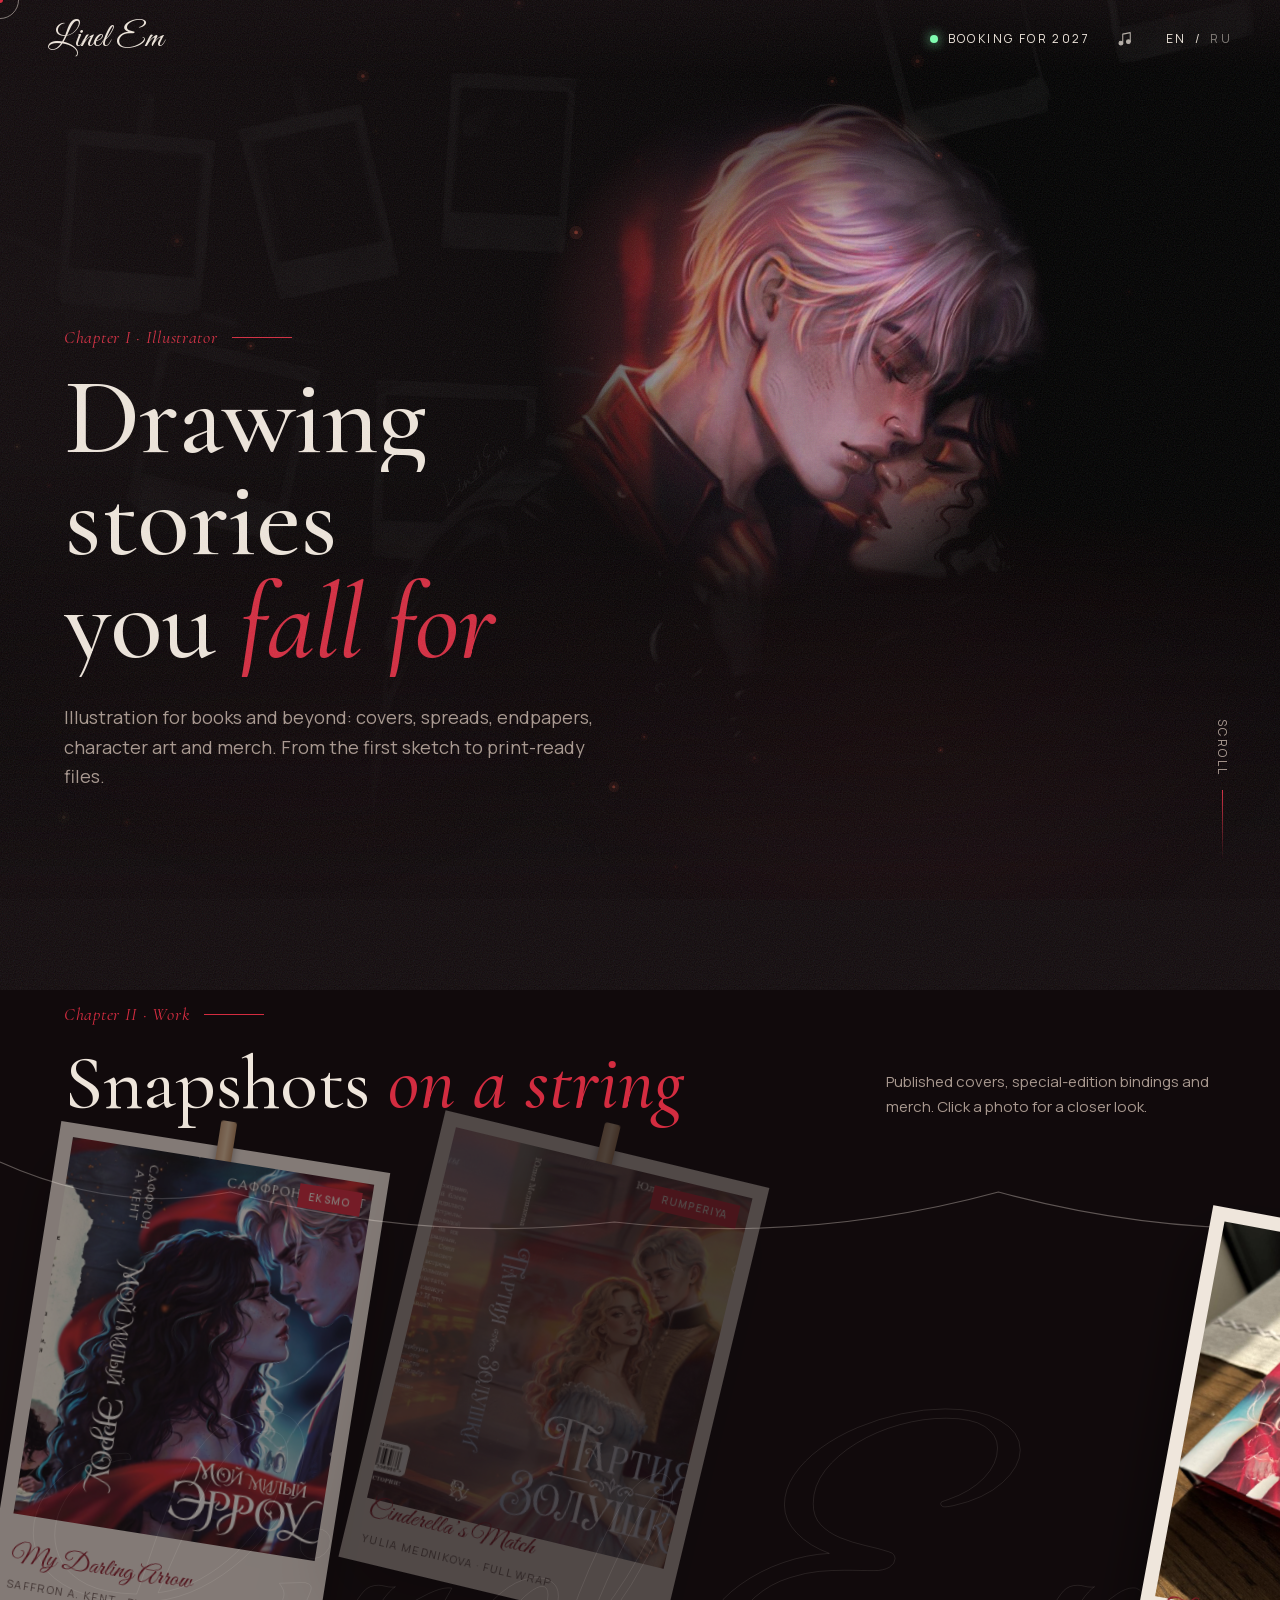
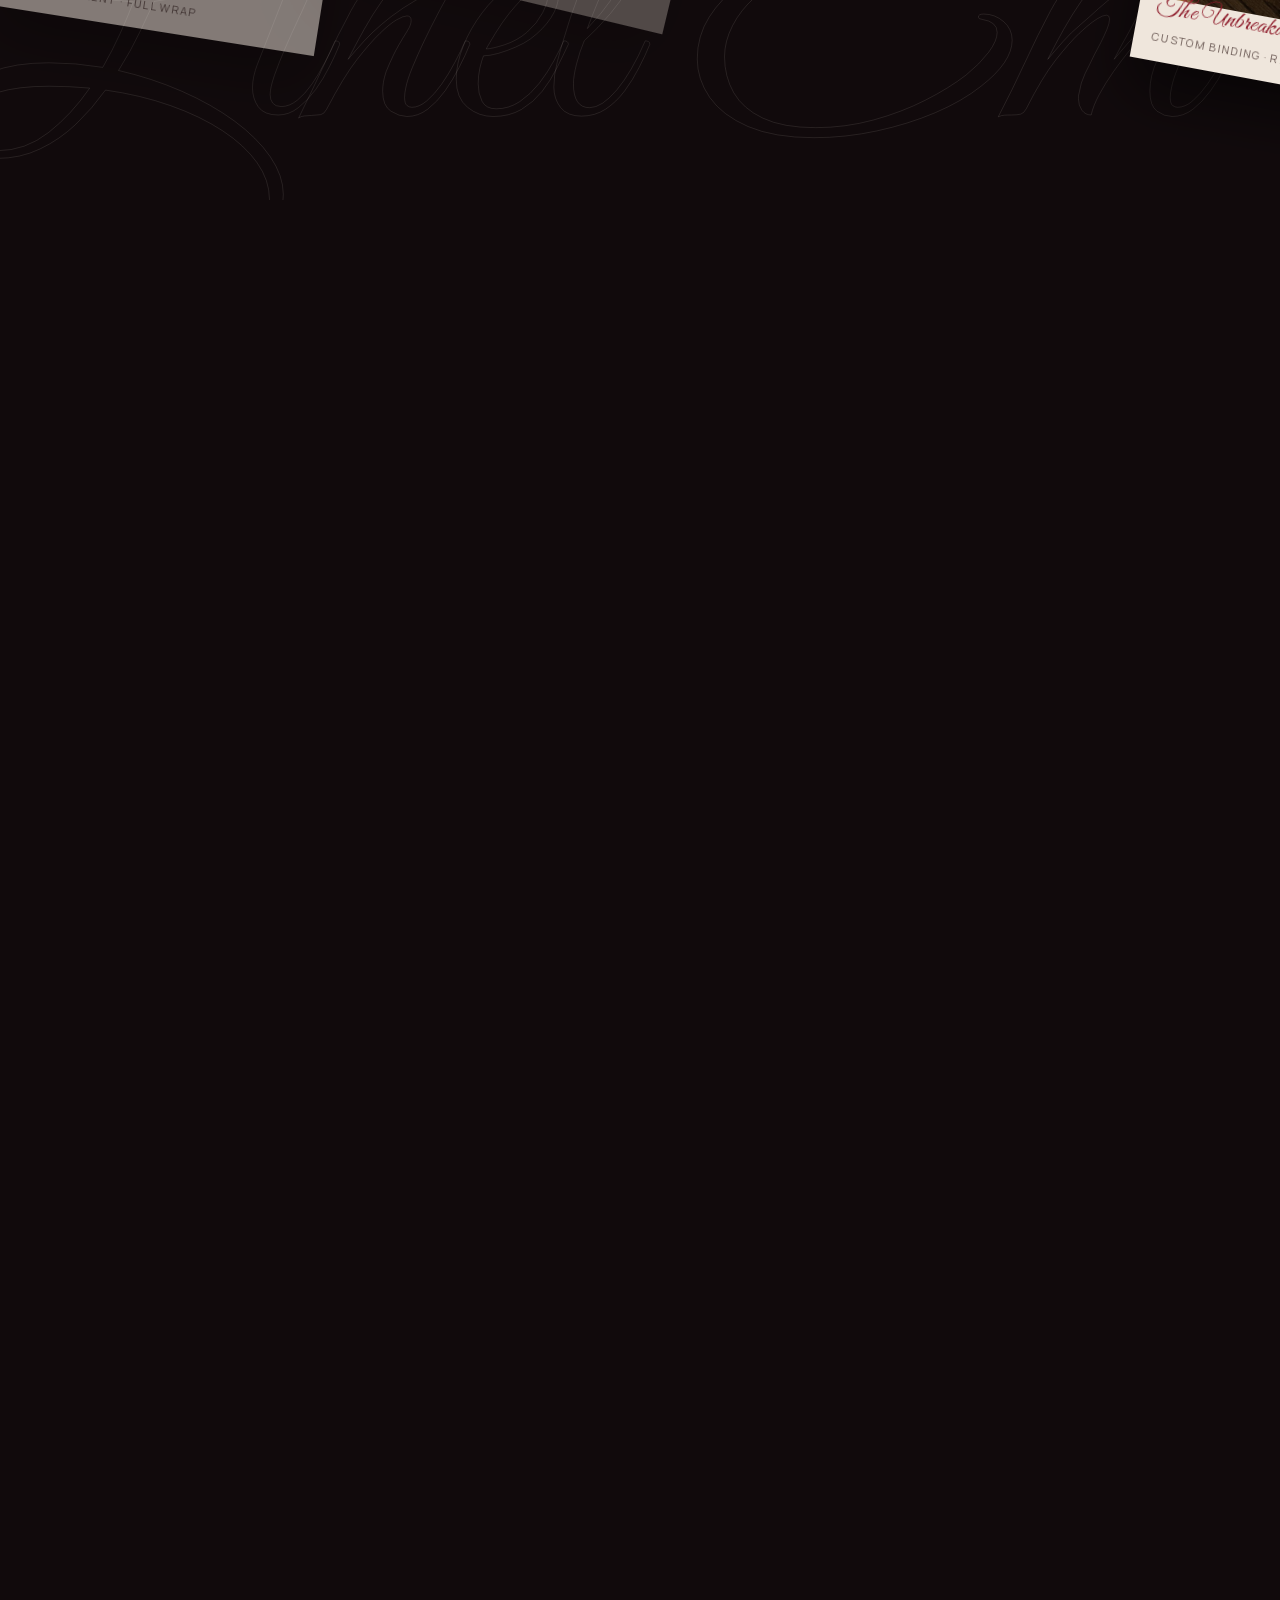
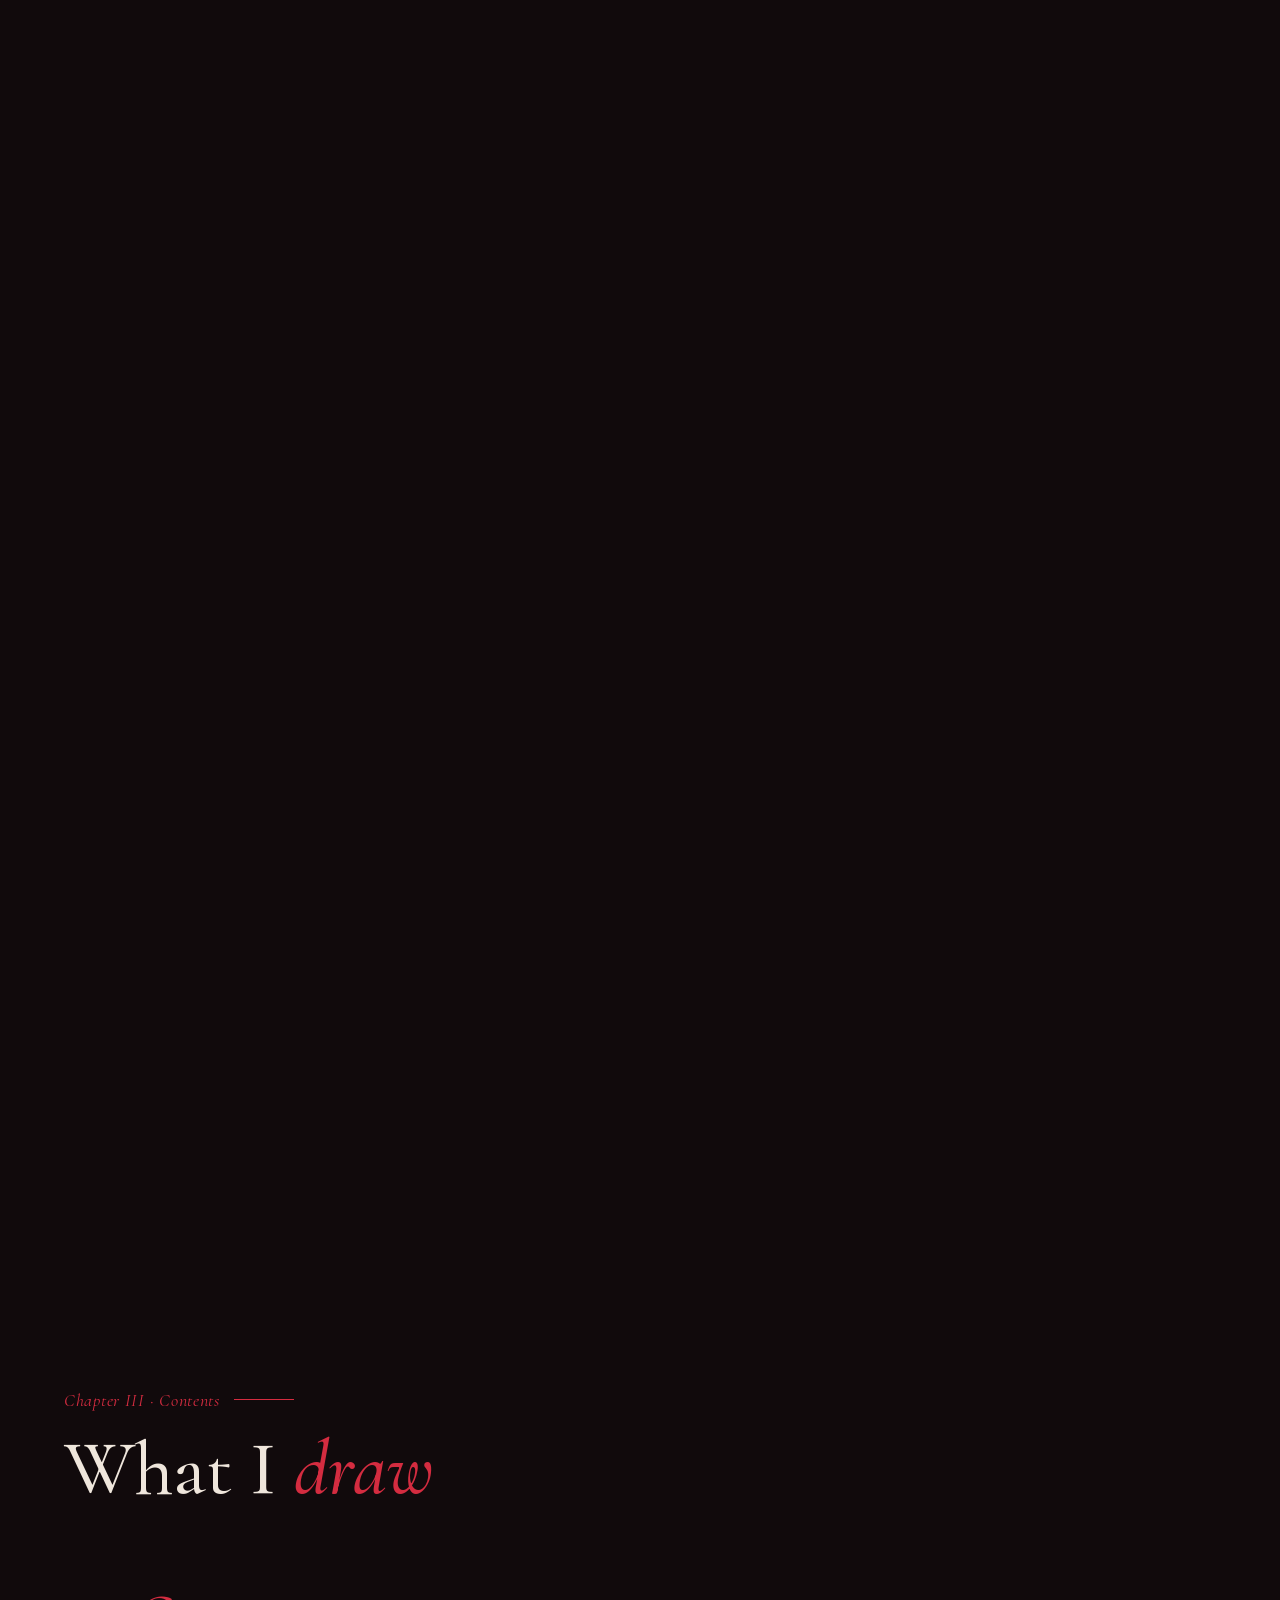
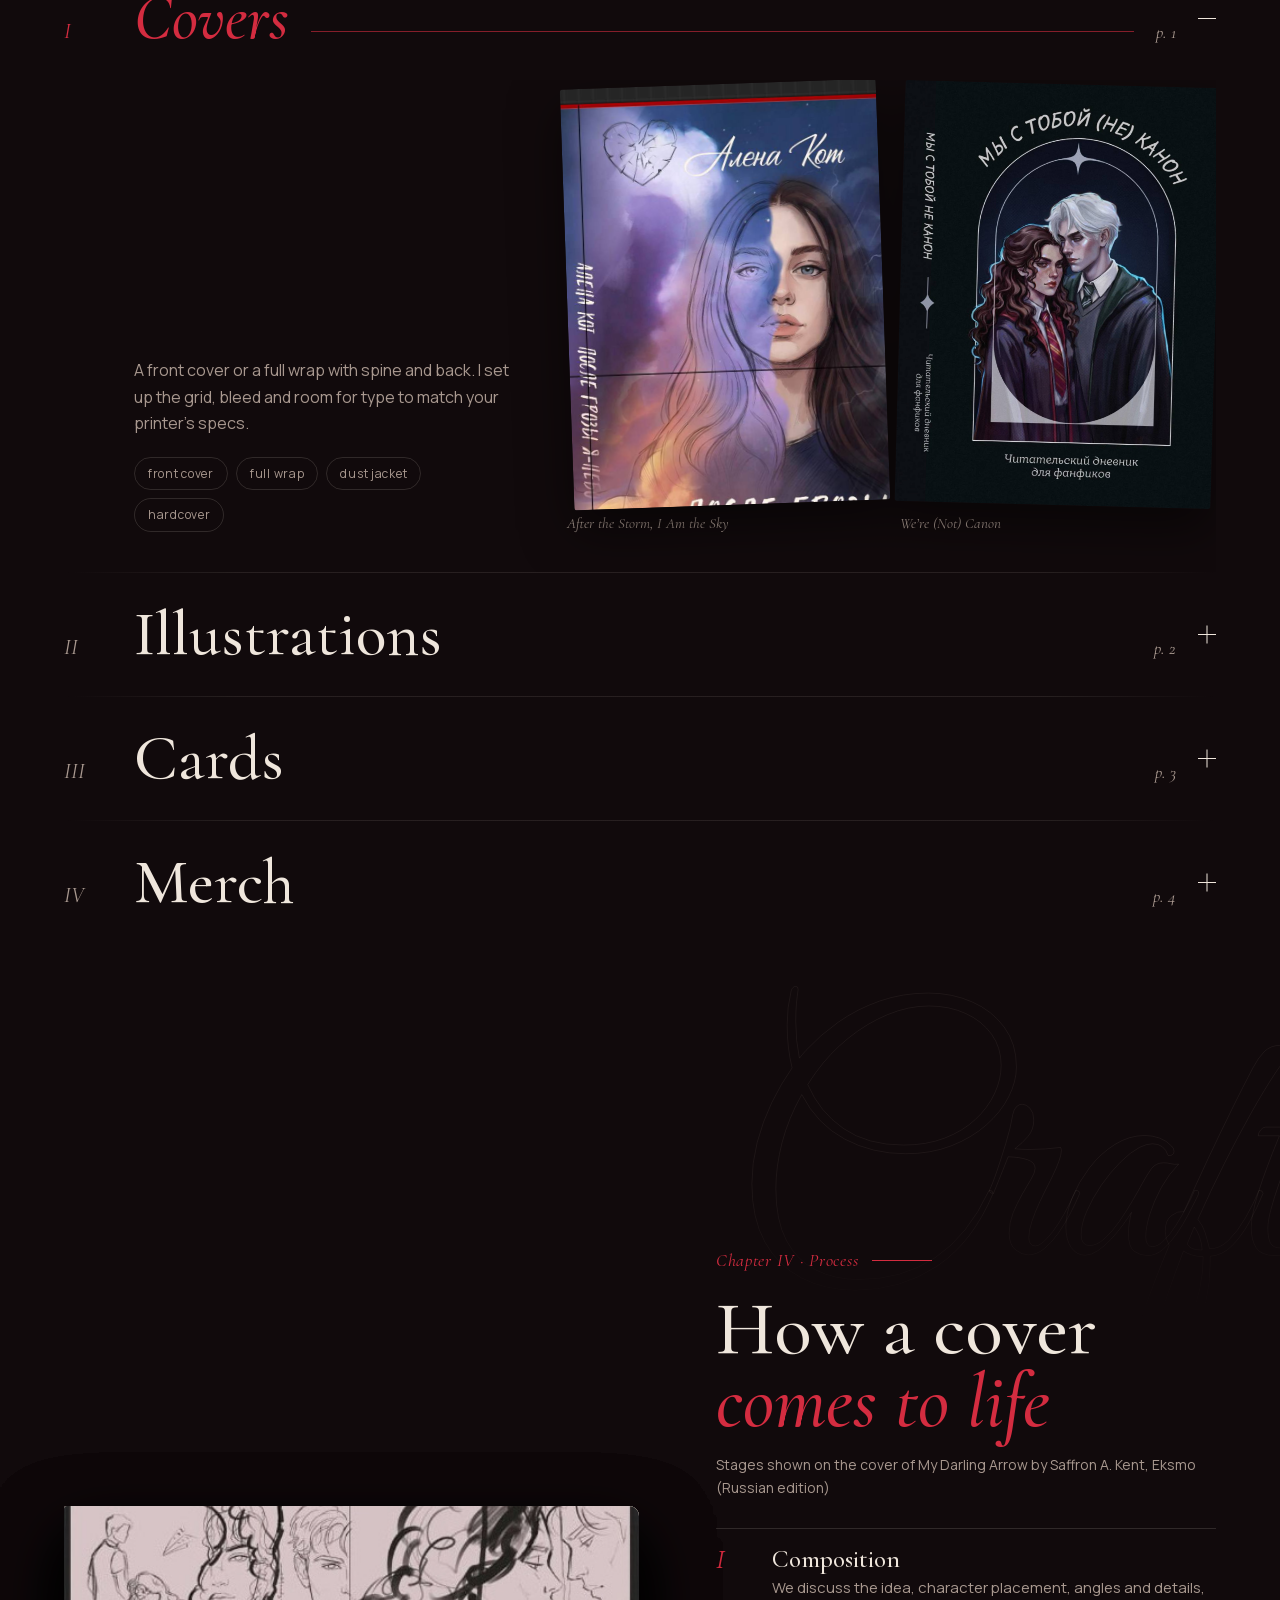
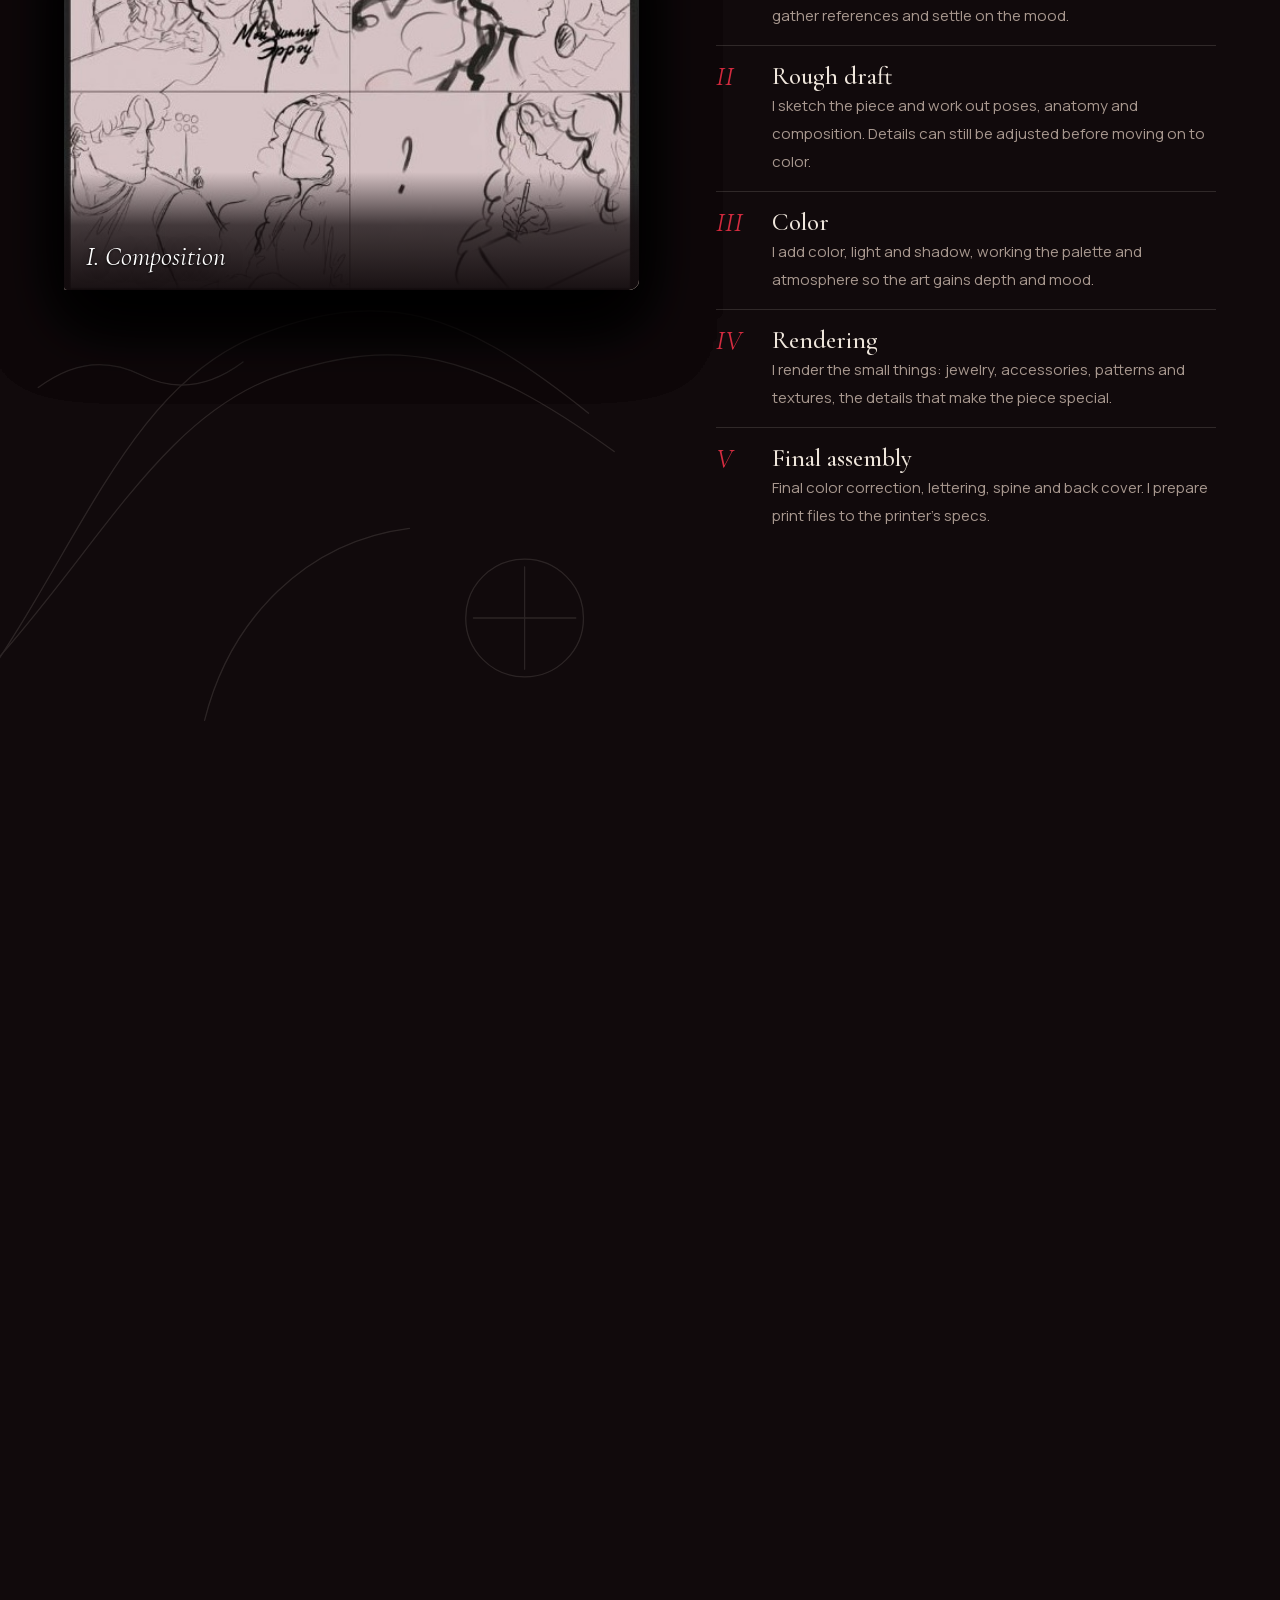
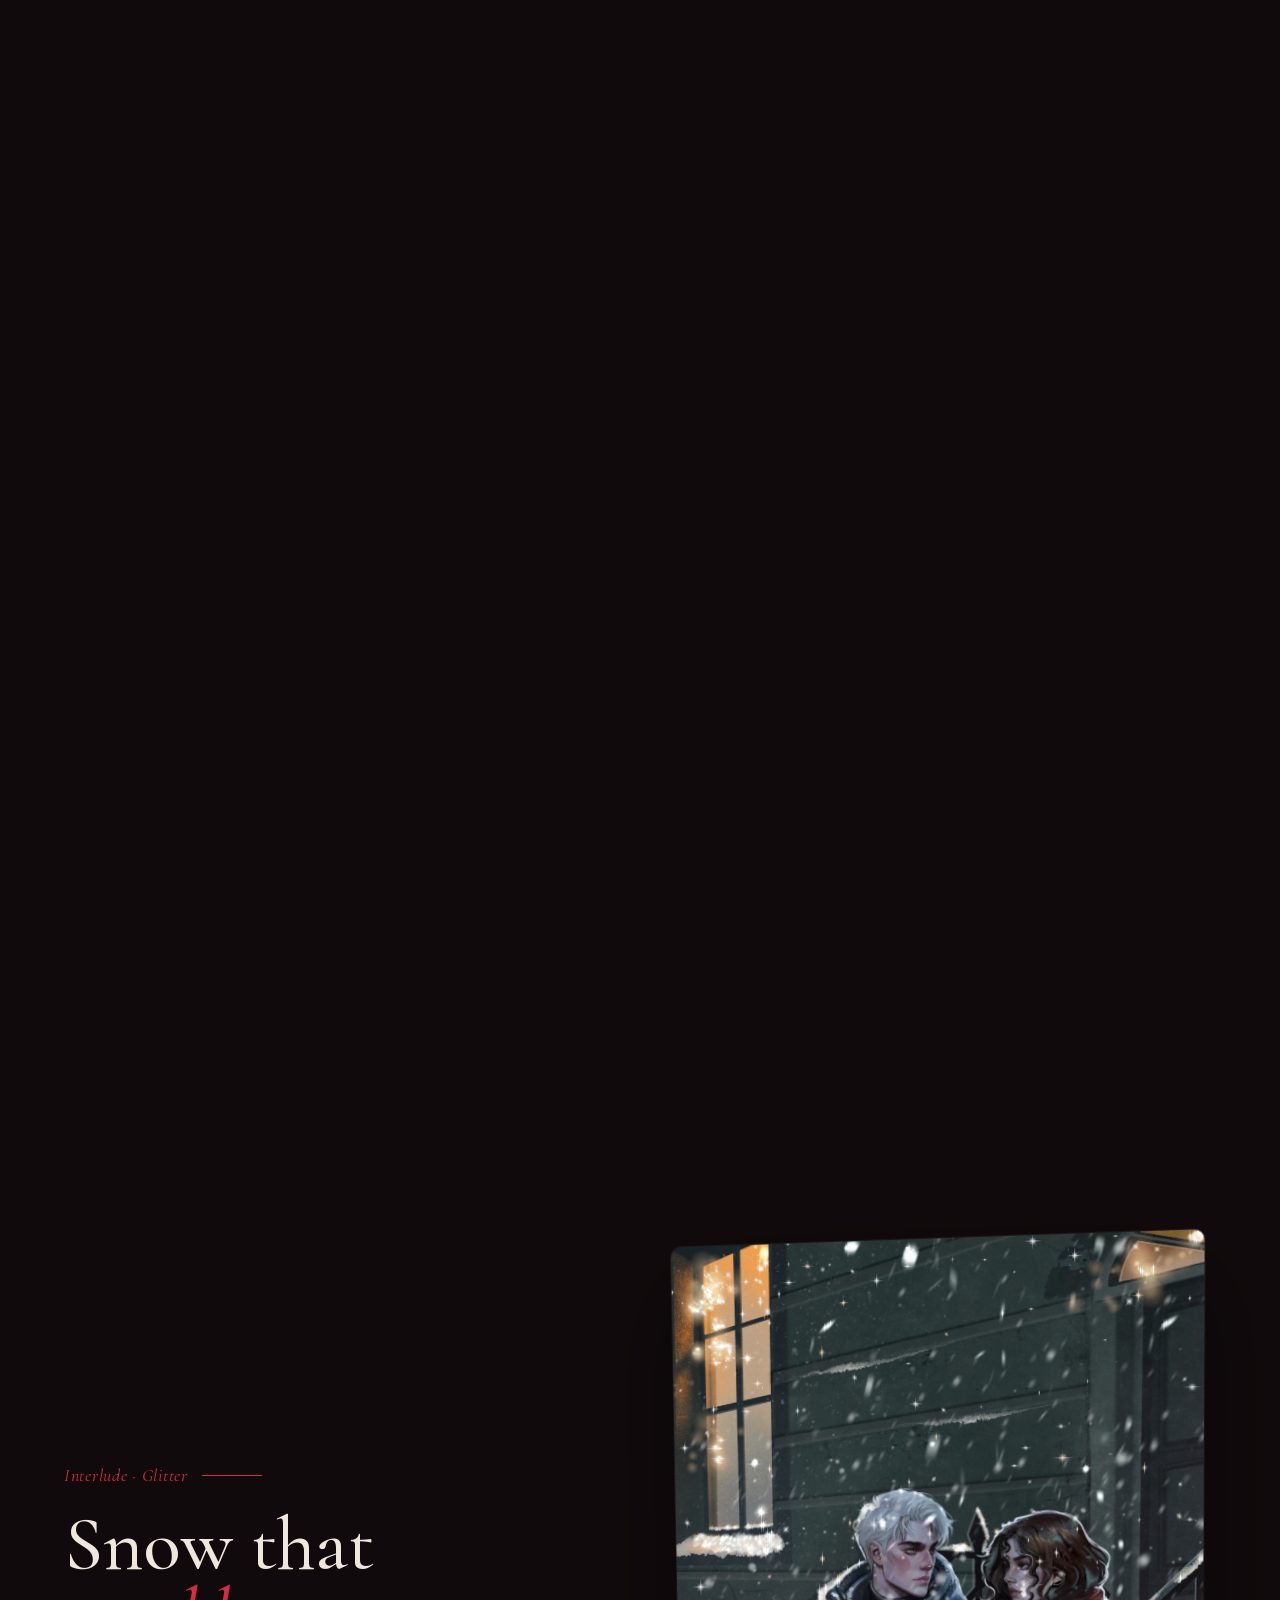
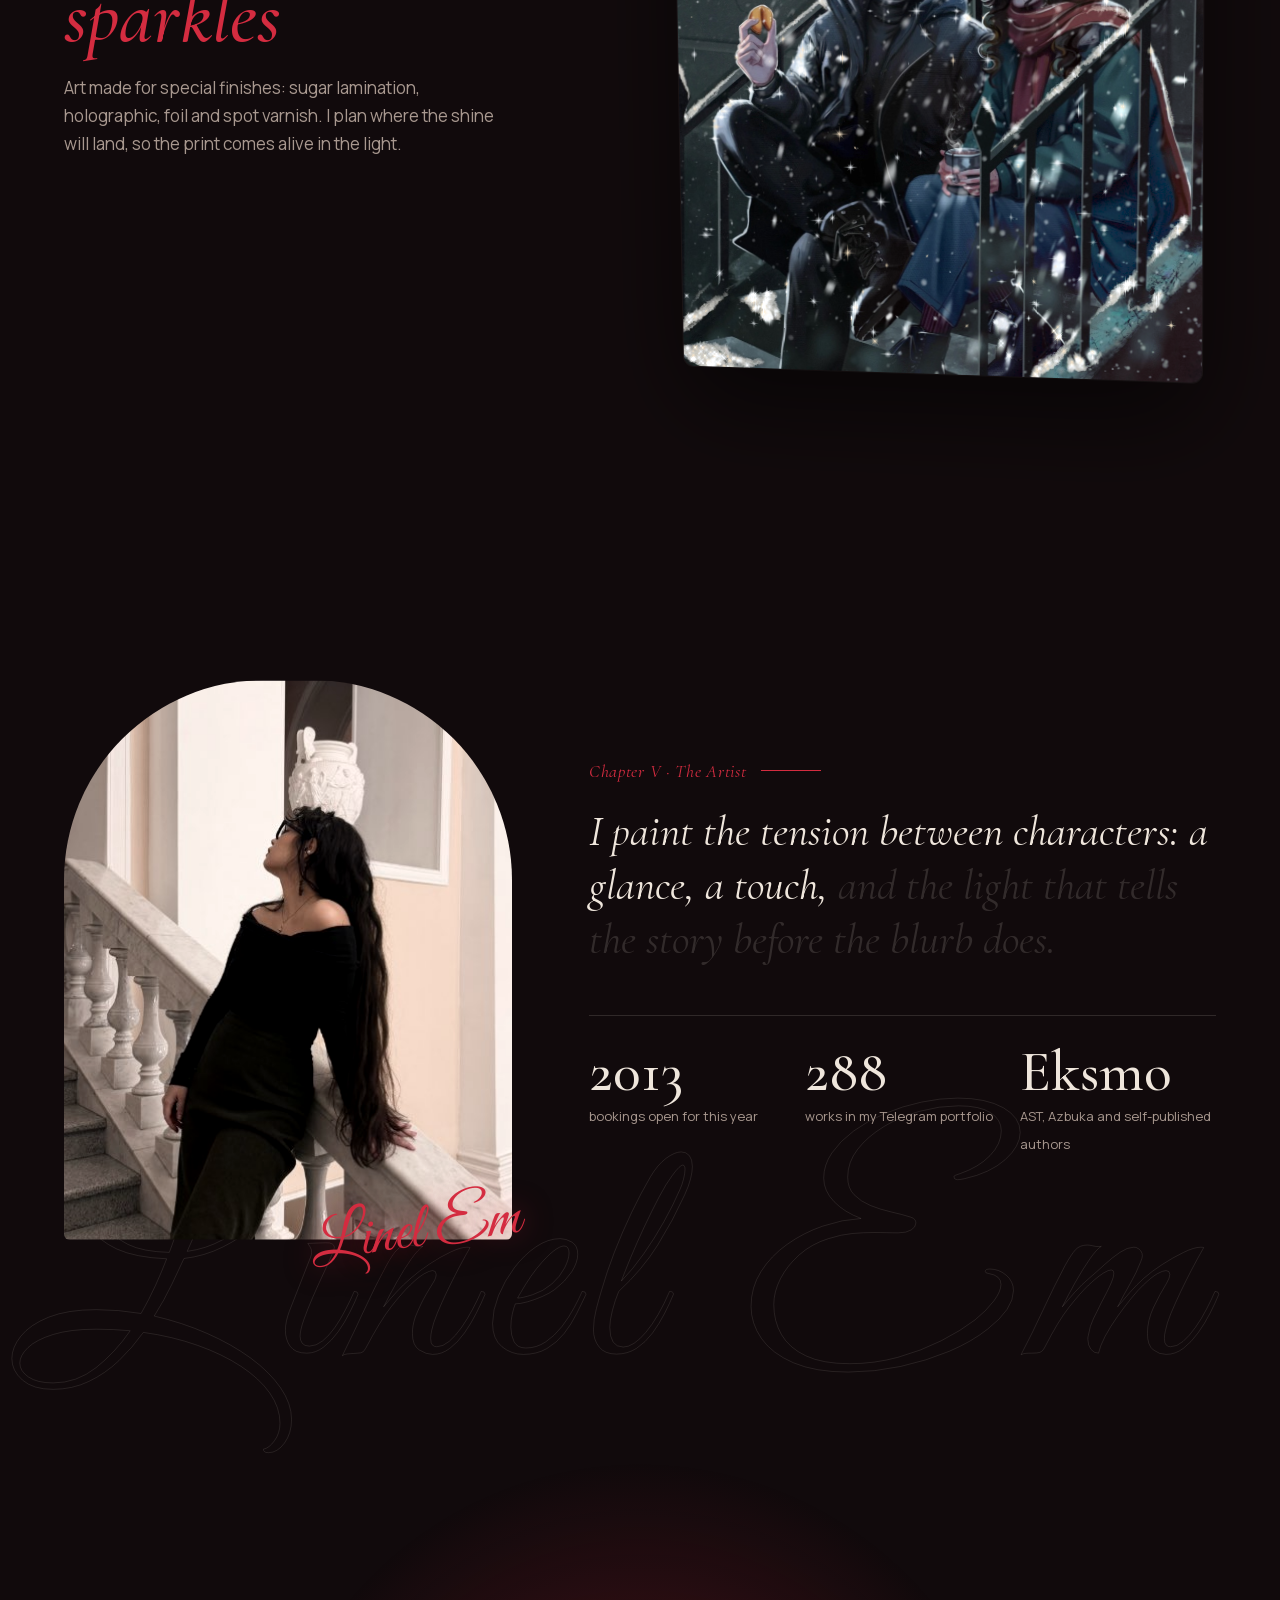
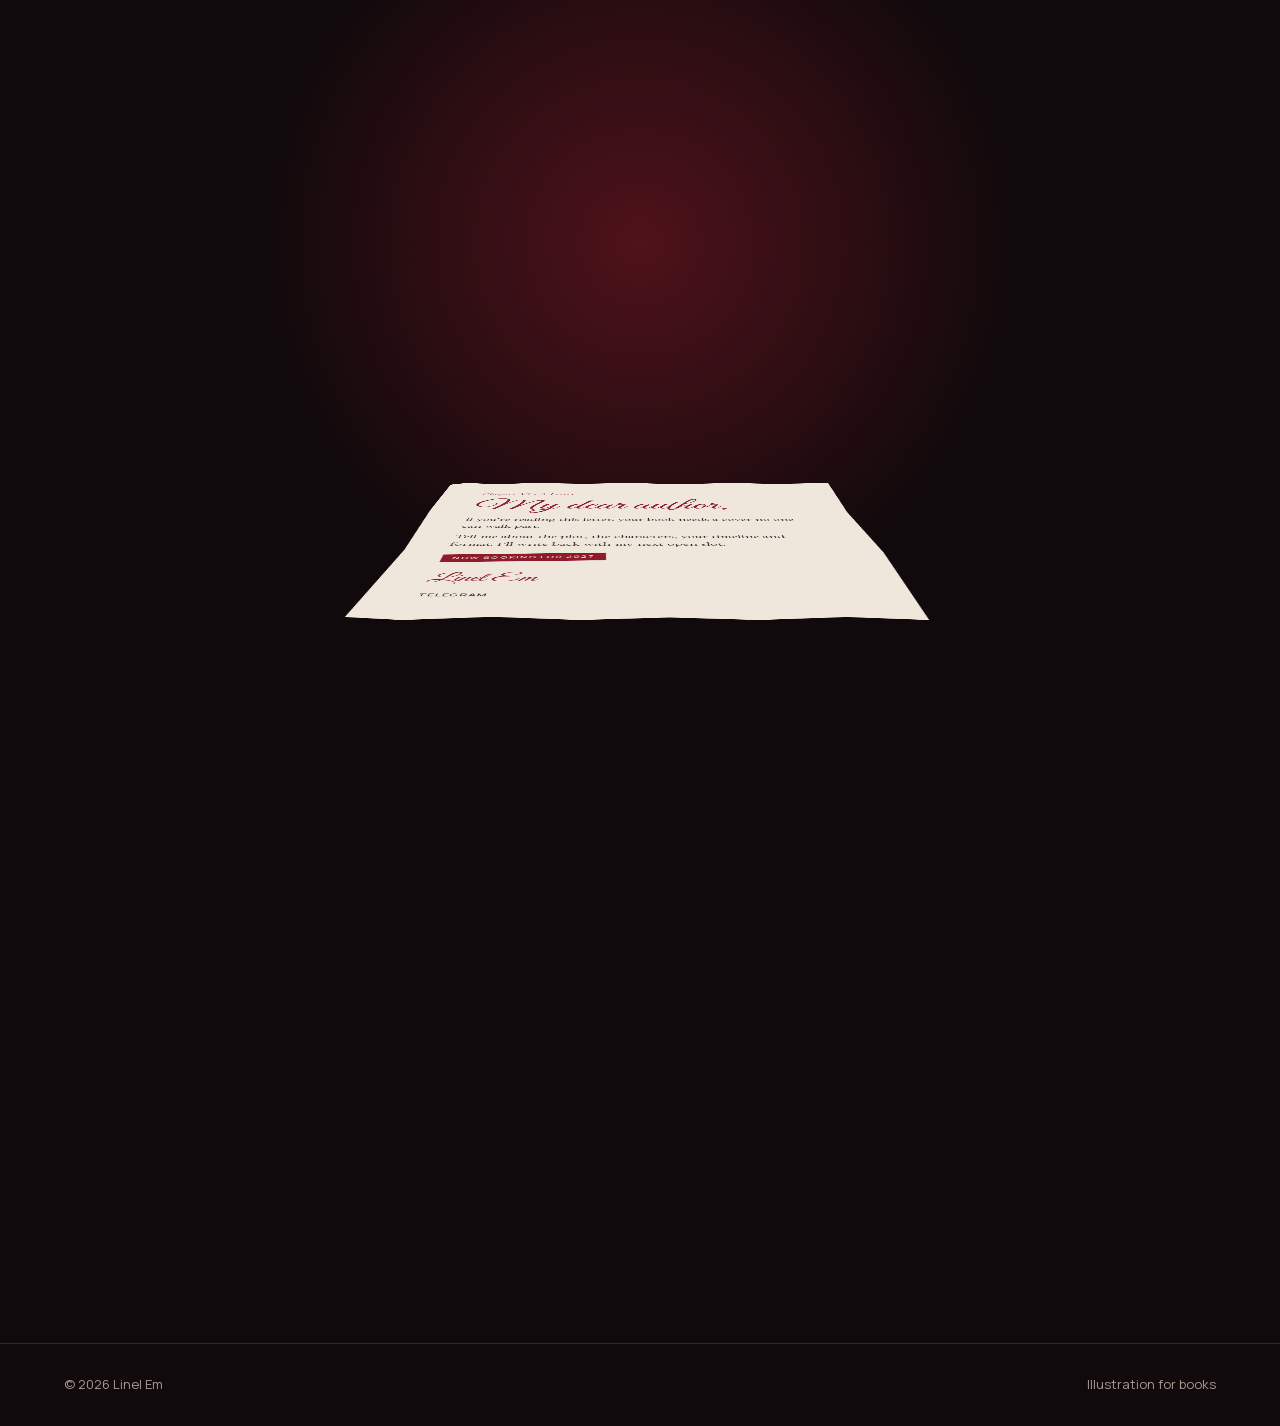
==== en/index.html @ 3692b3d5 "Glitter card: no blend modes on phones, stronger tilt Blend-mode layers over a per-frame canvas insi" ====
<!doctype html>
<html lang="en">
<head>
<meta charset="utf-8">
<meta name="viewport" content="width=device-width, initial-scale=1">
<title>Linel Em — Book Illustrator</title>
<meta name="description" content="Book covers, interior illustrations, playing cards and merch for special editions. Working with publishers and authors.">
<meta property="og:type" content="website">
<meta property="og:site_name" content="linelem.com">
<meta property="og:title" content="Linel Em — Book Illustrator">
<meta property="og:description" content="Book covers, interior illustrations, playing cards and merch for special editions. Working with publishers and authors.">
<meta property="og:image" content="https://linelem.com/og-en.jpg">
<meta property="og:image:width" content="1200">
<meta property="og:image:height" content="630">
<meta property="og:image:alt" content="Linel Em — Book Illustrator">
<meta property="og:locale" content="en_US">
<meta name="twitter:card" content="summary_large_image">
<link rel="canonical" href="https://linelem.com/">
<link rel="alternate" hreflang="ru" href="https://linelem.art/">
<link rel="alternate" hreflang="en" href="https://linelem.com/">
<link rel="alternate" hreflang="x-default" href="https://linelem.com/">
<link rel="icon" href="/icons/favicon.ico" sizes="any">
<link rel="icon" type="image/png" sizes="32x32" href="/icons/favicon-32.png">
<link rel="apple-touch-icon" href="/icons/apple-touch-icon.png">
<link rel="manifest" href="/site.webmanifest">
<meta name="theme-color" content="#110a0c">
<meta property="og:url" content="https://linelem.com/">
<link rel="preload" href="/img/polaroid.jpg" as="image">
<link rel="preload" href="/fonts/GreatVibes-normal-400-latin.woff2" as="font" type="font/woff2" crossorigin>
<link rel="stylesheet" href="/fonts/fonts.css">
<style>
  :root {
    --bg: #110a0c;
    --bg-2: #1c1013;
    --wine: #8e1b2a;
    --red: #d42c40;
    --cyan: #6fb6c6;
    --paper: #efe6dc;
    --paper-2: #e4d6c6;
    --ink: #2a1a1c;
    --muted: #a8988f;
    --line: rgba(239, 230, 220, .14);
    --serif: "Cormorant Garamond", Georgia, serif;
    --sans: "Manrope", system-ui, sans-serif;
    --script: "Great Vibes", cursive;
    --ease: cubic-bezier(.2, .7, .2, 1);
  }
  * { box-sizing: border-box; margin: 0; padding: 0; }
  html { background: var(--bg); }
  body {
    background: transparent; color: var(--paper);
    font: 400 17px/1.65 var(--sans);
    -webkit-font-smoothing: antialiased; overflow-x: hidden;
  }
  body.loading { overflow: hidden; }
  img { display: block; max-width: 100%; }
  a { color: inherit; text-decoration: none; }
  ::selection { background: var(--red); color: var(--paper); }

  /* film grain, animated */
  .grain {
    position: fixed; inset: -10%; z-index: 90; pointer-events: none; opacity: .11;
    background-image: url("data:image/svg+xml,%3Csvg xmlns='http://www.w3.org/2000/svg' width='200' height='200'%3E%3Cfilter id='n'%3E%3CfeTurbulence type='fractalNoise' baseFrequency='.85' numOctaves='3' stitchTiles='stitch'/%3E%3C/filter%3E%3Crect width='100%25' height='100%25' filter='url(%23n)'/%3E%3C/svg%3E");
    animation: grain 1s steps(6) infinite;
  }
  /* on phones the jittering grain reads as fast-moving noise over the wine light: keep it still and quieter */
  @media (max-width: 900px), (hover: none) { .grain { animation: none; opacity: .05; inset: 0; } }
  @keyframes grain {
    0%,100% { transform: translate(0,0) } 20% { transform: translate(-3%,2%) }
    40% { transform: translate(2%,-3%) } 60% { transform: translate(-2%,-1%) } 80% { transform: translate(3%,3%) }
  }

  /* cursor */
  .cursor, .cursor-ring { position: fixed; top: 0; left: 0; z-index: 100; pointer-events: none; border-radius: 50%; transform: translate(-50%, -50%); }
  .cursor { width: 6px; height: 6px; background: var(--red); }
  .cursor-ring {
    width: 38px; height: 38px; border: 1px solid rgba(239,230,220,.5);
    display: grid; place-items: center;
    font: 600 10px/1 var(--sans); letter-spacing: .12em; text-transform: uppercase; color: var(--bg);
    transition: width .4s var(--ease), height .4s var(--ease), background .4s, border-color .4s;
  }
  .cursor-ring span { opacity: 0; transition: opacity .3s; }
  .cursor-ring.big { width: 96px; height: 96px; background: var(--paper); border-color: var(--paper); }
  .cursor-ring.big span { opacity: 1; }
  @media (hover: none) { .cursor, .cursor-ring { display: none; } }

  /* preloader */
  .loader {
    position: fixed; inset: 0; z-index: 95; background: var(--wine);
    display: grid; place-items: center;
  }
  .loader svg { width: min(420px, 70vw); overflow: visible; }
  .loader text { font: 400 120px var(--script); fill: transparent; stroke: var(--paper); stroke-width: 1.2; stroke-dasharray: 900; stroke-dashoffset: 900; }

  /* nav */
  nav {
    position: fixed; top: 0; inset-inline: 0; z-index: 60;
    display: flex; justify-content: space-between; align-items: center;
    padding: 22px clamp(16px, 4vw, 48px); background: linear-gradient(rgba(17,10,12,.7), rgba(17,10,12,0));
  }
  .sound { all: unset; cursor: pointer; display: flex; align-items: center; gap: 6px; padding: 4px; color: var(--paper); opacity: .75; transition: opacity .3s, color .3s; }
  .sound:hover { opacity: 1; }
  .sound .note { width: 18px; height: 18px; fill: none; stroke: currentColor; stroke-width: 1.4; stroke-linecap: round; stroke-linejoin: round; }
  .sound .note circle { fill: currentColor; }
  .sound .bars { display: flex; align-items: flex-end; gap: 2px; height: 12px; width: 0; overflow: hidden; transition: width .4s var(--ease); }
  .sound .bars i { width: 2px; height: 3px; background: currentColor; border-radius: 1px; animation: eq 1.2s ease-in-out infinite; }
  .sound .bars i:nth-child(2) { animation-delay: -.4s; } .sound .bars i:nth-child(3) { animation-delay: -.8s; }
  .sound.on { opacity: 1; color: var(--red); }
  .sound.on .bars { width: 10px; }
  .sound:focus-visible { outline: 1px solid var(--red); outline-offset: 3px; }
  @keyframes eq { 0%,100% { height: 3px } 50% { height: 12px } }
  .nav-right { display: flex; align-items: center; gap: 22px; }
  .lang { font-size: 12px; letter-spacing: .2em; text-transform: uppercase; display: flex; gap: 8px; }
  .lang span { opacity: 1; } .lang a { opacity: .5; transition: opacity .3s; } .lang a:hover { opacity: 1; }
  .logo { font: 400 34px/1 var(--script); }
  .status { font-size: 12px; letter-spacing: .2em; text-transform: uppercase; display: flex; align-items: center; gap: 10px; }
  .status i { width: 8px; height: 8px; border-radius: 50%; background: #7dffb0; box-shadow: 0 0 12px #7dffb0; animation: pulse 2s infinite; }
  @keyframes pulse { 50% { opacity: .3 } }

  /* chapter labels */
  .chapter {
    font: italic 400 18px/1 var(--serif); color: var(--red); letter-spacing: .04em;
    display: flex; align-items: center; gap: 14px; margin-bottom: 24px;
  }
  .chapter::after { content: ""; width: 60px; height: 1px; background: currentColor; }

  /* ===== HERO ===== */
  .hero { position: relative; height: 100svh; min-height: 640px; overflow: hidden; }
  .hero-art { position: absolute; inset: 0; }
  .hero-art img { position: absolute; inset: 0; width: 100%; height: 100%; object-fit: cover; object-position: 70% 25%; }
  .hero-art .dim { filter: grayscale(1) brightness(.22) contrast(1.2); }
  .hero-art { will-change: transform; }
  .hero-art .lit {
    --x: 70%; --y: 40%; --r: 0px;
    -webkit-mask: radial-gradient(circle var(--r) at var(--x) var(--y), #000 0%, #000 45%, transparent 100%);
            mask: radial-gradient(circle var(--r) at var(--x) var(--y), #000 0%, #000 45%, transparent 100%);
  }
  .hero::after { content: ""; position: absolute; inset: 0; background: linear-gradient(90deg, rgba(17,10,12,.92) 0%, rgba(17,10,12,.35) 55%, transparent 80%), linear-gradient(transparent 50%, rgba(17,10,12,.55)); pointer-events: none; -webkit-mask: linear-gradient(#000 50%, transparent); mask: linear-gradient(#000 50%, transparent); }
  .hero-art { -webkit-mask: linear-gradient(#000 55%, transparent); mask: linear-gradient(#000 55%, transparent); }
  .hero-content { position: absolute; z-index: 2; left: clamp(16px, 5vw, 80px); bottom: clamp(60px, 12vh, 130px); max-width: 760px; }
  .hero h1 { font: 500 clamp(52px, 8.5vw, 140px)/.88 var(--serif); letter-spacing: -.01em; }
  .hero h1 .line { display: block; overflow: hidden; padding-bottom: .06em; }
  .hero h1 .ch { display: inline-block; }
  .hero h1 em { color: var(--red); font-style: italic; }
  .hero p { margin: 26px 0 0; max-width: 30em; color: var(--muted); font-size: 18px; }
  .hint { position: absolute; z-index: 2; right: clamp(16px, 4vw, 48px); bottom: 40px; font-size: 12px; letter-spacing: .2em; text-transform: uppercase; color: var(--muted); writing-mode: vertical-rl; display: flex; align-items: center; gap: 14px; }
  .hint::after { content: ""; width: 1px; height: 70px; background: linear-gradient(var(--red), transparent); animation: drip 2s var(--ease) infinite; }
  @keyframes drip { 0% { transform: scaleY(0); transform-origin: top } 50% { transform: scaleY(1); transform-origin: top } 51% { transform-origin: bottom } 100% { transform: scaleY(0); transform-origin: bottom } }

  /* ===== RED THREAD ===== */
  .thread { position: absolute; left: 0; top: 0; width: 100%; height: 100%; pointer-events: none; z-index: 1; overflow: visible; }
  .thread path { fill: none; stroke: var(--red); stroke-width: 1.5; filter: drop-shadow(0 0 6px rgba(212,44,64,.7)); }

  /* ===== POLAROIDS (horizontal) ===== */
  .works { position: relative; }
  .works-pin { height: 100svh; overflow: hidden; display: flex; flex-direction: column; justify-content: center; }
  .works-head { padding: 0 clamp(16px, 5vw, 80px); display: flex; justify-content: space-between; align-items: end; gap: 30px; flex-wrap: wrap; }
  h2 { font: 500 clamp(44px, 6vw, 92px)/.95 var(--serif); }
  h2 em { font-style: italic; color: var(--red); }
  .works-head p { color: var(--muted); max-width: 22em; font-size: 15px; }
  .rope-wrap { position: relative; margin-top: 50px; }
  .rope { position: absolute; top: 0; left: 0; height: 100%; width: 100%; z-index: 0; overflow: visible; }
  .rope path { fill: none; stroke: rgba(239,230,220,.35); stroke-width: 1.2; }
  .track { position: relative; display: flex; gap: clamp(28px, 4vw, 60px); padding: 0 clamp(16px, 5vw, 80px); width: max-content; will-change: transform; }
  .polaroid {
    --rot: 0deg; position: relative; z-index: 1; flex: none; width: clamp(240px, 26vw, 360px);
    background: var(--paper); padding: 14px 14px 64px; color: var(--ink);
    box-shadow: 0 30px 60px rgba(0,0,0,.55); transform-origin: 50% -30px;
    transform: rotate(var(--rot)); cursor: pointer; margin-top: 36px;
  }
  .polaroid::before { /* clothespin */
    content: ""; position: absolute; top: -26px; left: 50%; width: 16px; height: 46px; translate: -50% 0;
    background: linear-gradient(90deg, #c9a27a, #e4c8a4 50%, #b88d63); border-radius: 3px; box-shadow: 0 4px 8px rgba(0,0,0,.4);
  }
  .polaroid:nth-child(odd) { margin-top: 66px; }
  .polaroid .ph { aspect-ratio: 4/5; overflow: hidden; background: #000; }
  .polaroid img { width: 100%; height: 100%; object-fit: cover; filter: sepia(.15) saturate(.95); transition: transform 1s var(--ease), filter .6s; }
  .polaroid:hover img { transform: scale(1.06); filter: none; }
  .polaroid figcaption { position: absolute; left: 18px; right: 18px; bottom: 12px; }
  .polaroid b { display: block; font: 400 26px/1.05 var(--script); color: var(--wine); }
  .polaroid small { font-size: 11px; letter-spacing: .12em; text-transform: uppercase; color: #6b5a55; }
  .tag { position: absolute; top: 24px; right: 24px; background: var(--red); color: var(--paper); font: 600 10px/1 var(--sans); letter-spacing: .14em; text-transform: uppercase; padding: 7px 10px; }
  .polaroid.end { background: transparent; box-shadow: none; display: grid; place-items: center; padding: 0; color: var(--paper); min-height: 380px; }
  .polaroid.end::before { display: none; }
  .polaroid.end a { font: italic 500 34px/1.1 var(--serif); text-align: center; }
  .polaroid.end a span { display: block; font: 600 12px var(--sans); letter-spacing: .2em; text-transform: uppercase; color: var(--red); margin-top: 14px; }

  /* ===== MARQUEE ===== */

  /* ===== SERVICES list with floating preview ===== */
  section { position: relative; padding: clamp(80px, 12vw, 160px) clamp(16px, 5vw, 80px); isolation: isolate; overflow-x: clip; }
  html, body { overflow-x: clip; }

  /* quiet background decor */
  .deco { position: absolute; inset: 0; z-index: -1; pointer-events: none; }
  .deco-word {
    position: absolute; white-space: nowrap; line-height: .8;
    font: 400 clamp(180px, 30vw, 460px)/.8 var(--script); color: transparent;
    -webkit-text-stroke: 1px rgba(239, 230, 220, .1);
  }
  .ambient { position: fixed; inset: 0; z-index: -1; pointer-events: none; overflow: hidden; }
  .ambient i { position: absolute; border-radius: 50%; will-change: transform; }
  .ambient .a1 { width: 70vmax; height: 70vmax; background: radial-gradient(closest-side, var(--wine), transparent); opacity: .2; right: -16vmax; top: -14vmax; }
  .ambient .a2 { width: 58vmax; height: 58vmax; background: radial-gradient(closest-side, #6a1220, transparent); opacity: .16; left: -16vmax; bottom: -14vmax; }
  .ambient .a3 { width: 72vmax; height: 72vmax; background: radial-gradient(closest-side, var(--cyan), transparent); opacity: 0; right: -14vmax; top: 30vh; }
  /* sits in the empty space to the right of the heading and fades out before the list */
  .deco-craft { -webkit-text-stroke-color: rgba(239, 230, 220, .055); right: -6%; bottom: -.62em; font-size: clamp(170px, 26vw, 400px); padding: .35em .15em .1em;
    -webkit-mask: linear-gradient(#000 55%, transparent 92%); mask: linear-gradient(#000 62%, transparent 94%); }
  .deco-sig { left: 1%; bottom: -6%; letter-spacing: .06em; font-size: clamp(90px, 25vw, 460px); }
  @media (max-width: 900px) { .deco-sig { font-size: 40vw; line-height: .9; white-space: normal; bottom: -10%; } .deco-sig span { display: block; } .deco-sig span + span { padding-left: 1.1em; } }
  @media (max-width: 900px) { .deco-craft { font-size: 150px; right: -12%; bottom: -.7em; } }
  .sketch { position: absolute; opacity: .12; }
  .sketch path { fill: none; stroke: var(--paper); stroke-width: 1; stroke-linecap: round; }
  .sparks { position: fixed; inset: 0; z-index: 2; pointer-events: none; }
  .toc { list-style: none; margin-top: 50px; }
  .toc-item { position: relative; }
  .toc-item + .toc-item::before { content: ""; position: absolute; left: 0; right: 0; top: 0; height: 1px; background: linear-gradient(90deg, transparent, rgba(239,230,220,.1) 15%, rgba(239,230,220,.1) 85%, transparent); }
  .toc-head {
    all: unset; box-sizing: border-box; width: 100%; cursor: pointer;
    display: flex; align-items: baseline; gap: clamp(12px, 2vw, 22px); padding: clamp(20px, 3vw, 30px) 0;
  }
  .toc-head:focus-visible { outline: 1px solid var(--red); outline-offset: 4px; }
  .toc-n { flex: none; width: 48px; font: italic 400 22px/1 var(--serif); color: var(--muted); transition: color .5s; }
  .toc-item.open .toc-n, .toc-head:hover .toc-n { color: var(--red); }
  .toc-t { font: 500 clamp(36px, 5vw, 68px)/1 var(--serif); transition: color .5s, letter-spacing .7s var(--ease); white-space: nowrap; }
  .toc-dots { flex: 1; min-width: 20px; border-bottom: 1px solid rgba(212,44,64,.5); transform: translateY(-.35em) scaleX(0); transform-origin: left; transition: transform .8s var(--ease), border-color .5s; }
  .toc-p { flex: none; font: italic 400 18px/1 var(--serif); color: var(--muted); }
  .toc-plus { flex: none; position: relative; width: 18px; height: 18px; align-self: center; }
  .toc-plus::before, .toc-plus::after { content: ""; position: absolute; left: 0; top: 50%; width: 100%; height: 1px; background: var(--paper); transition: transform .6s var(--ease); }
  .toc-plus::after { transform: rotate(90deg); }
  .toc-head:hover .toc-t { letter-spacing: .015em; }
  .toc-head:hover .toc-dots { transform: translateY(-.35em) scaleX(1); }
  .toc-item.open .toc-t { color: var(--red); font-style: italic; }
  .toc-item.open .toc-plus::after { transform: rotate(0deg); }
  .toc-item.open .toc-dots { border-color: rgba(212,44,64,.6); transform: translateY(-.35em) scaleX(1); }
  .toc-body { display: grid; grid-template-rows: 0fr; transition: grid-template-rows .9s var(--ease); }
  .toc-item.open .toc-body { grid-template-rows: 1fr; }
  .toc-inner { overflow: hidden; min-height: 0; }
  .toc-content { display: grid; grid-template-columns: minmax(0, 1fr) minmax(0, 1.7fr); gap: clamp(24px, 4vw, 60px); padding: 4px 0 40px 70px; align-items: end; }
  .toc-content p { color: var(--muted); font-size: 16px; max-width: 28em; opacity: 0; transform: translateY(16px); transition: opacity .7s .2s, transform .9s .2s var(--ease); }
  .toc-tags { list-style: none; display: flex; flex-wrap: wrap; gap: 8px; margin-top: 20px; opacity: 0; transition: opacity .7s .35s; }
  .toc-tags li { border: 1px solid var(--line); border-radius: 999px; padding: 6px 13px; font-size: 12px; letter-spacing: .06em; color: var(--muted); }
  .toc-item.open .toc-content p { opacity: 1; transform: none; }
  .toc-item.open .toc-tags { opacity: 1; }
  .toc-gallery { display: flex; gap: clamp(10px, 1.6vw, 18px); align-items: flex-end; }
  .toc-gallery figure { --r: 0deg; flex: 1; min-width: 0; cursor: pointer; }
  .toc-gallery img {
    width: 100%; aspect-ratio: 3/4; object-fit: cover; border-radius: 3px; box-shadow: 0 20px 50px rgba(0,0,0,.5);
    opacity: 0; filter: blur(12px) grayscale(1) brightness(.5) sepia(.6); transform: translateY(40px) rotate(var(--r));
    transition: opacity .8s, filter 1.6s var(--ease), transform 1.1s var(--ease);
  }
  .toc-gallery figure:nth-child(2) img { transition-delay: .12s; }
  .toc-gallery figure:nth-child(3) img { transition-delay: .24s; }
  .toc-item.open .toc-gallery img { opacity: 1; filter: none; transform: rotate(var(--r)); }
  .toc-item.open .toc-gallery figure:hover img { transform: translateY(-8px) rotate(0deg) scale(1.03); transition-delay: 0s; }
  .toc-gallery figcaption { font: italic 400 15px var(--serif); color: var(--muted); margin-top: 10px; opacity: 0; transition: opacity .6s .6s; }
  .toc-item.open .toc-gallery figcaption { opacity: 1; }
  .deck { position: relative; height: clamp(340px, 32vw, 440px); perspective: 1400px; }
  .pcard {
    --i: 0; position: absolute; left: 50%; bottom: clamp(60px, 6vw, 90px); width: clamp(130px, 13vw, 180px); aspect-ratio: 5/7;
    margin-left: calc(clamp(130px, 13vw, 180px) / -2); border-radius: 12px; padding: 7px;
    background: var(--paper); box-shadow: 0 24px 50px rgba(0,0,0,.55); cursor: pointer;
    transform-origin: 50% 120%; transform: rotate(0deg) translateY(30px); opacity: 0;
    transition: transform 1.1s var(--ease), opacity .6s, box-shadow .4s;
    transition-delay: calc(var(--i) * 70ms);
  }
  .pcard .face { position: relative; height: 100%; border-radius: 7px; overflow: hidden; outline: 1px solid rgba(142,27,42,.7); outline-offset: -5px; }
  .pcard img { width: 100%; height: 100%; object-fit: cover; }
  .pcard .pip { position: absolute; z-index: 1; font: 500 18px/1 var(--serif); color: var(--paper); text-shadow: 0 1px 6px rgba(0,0,0,.7); text-align: center; }
  .pcard .pip small { display: block; font-size: 13px; color: var(--red); }
  .pcard .pip.tl { top: 10px; left: 10px; } .pcard .pip.br { bottom: 10px; right: 10px; transform: rotate(180deg); }
  .pcard.back .face {
    background:
      radial-gradient(circle at 50% 50%, transparent 30%, rgba(0,0,0,.35) 100%),
      repeating-linear-gradient(45deg, rgba(239,230,220,.13) 0 1px, transparent 1px 14px),
      repeating-linear-gradient(-45deg, rgba(239,230,220,.13) 0 1px, transparent 1px 14px),
      var(--wine);
    display: grid; place-items: center;
  }
  .pcard.back .mono { width: 58%; aspect-ratio: 1; border-radius: 50%; border: 1px solid rgba(239,230,220,.55); display: grid; place-items: center; font: 400 34px/1 var(--script); color: var(--paper); box-shadow: 0 0 0 6px rgba(142,27,42,.9), 0 0 0 7px rgba(239,230,220,.35); }
  .toc-item.open .pcard { opacity: 1; transform: rotate(calc((var(--i) - 2) * 13deg)) translateX(calc((var(--i) - 2) * 50px)); }
  .toc-item.open .pcard:hover { transform: rotate(calc((var(--i) - 2) * 13deg)) translateX(calc((var(--i) - 2) * 50px)) translateY(-34px); box-shadow: 0 40px 70px rgba(0,0,0,.6); transition-delay: 0s; z-index: 5; }

  /* ===== PROCESS: stacked pages ===== */
  .proc-h { margin-bottom: 14px; }
  .proc-note { color: var(--muted); font-size: 14px; margin-bottom: 28px; }
  .process { display: grid; grid-template-columns: 1.15fr 1fr; gap: clamp(30px, 6vw, 100px); min-height: 100svh; align-items: center; }
  .pages { position: relative; aspect-ratio: 3/2; width: min(640px, 100%); justify-self: center; perspective: 1600px; }
  .page {
    position: absolute; inset: 0; border-radius: 3px 10px 10px 3px; overflow: hidden;
    transform-origin: left center; box-shadow: 0 30px 70px rgba(0,0,0,.55); backface-visibility: hidden;
    background: var(--paper-2);
  }
  .page img { width: 100%; height: 100%; object-fit: cover; }
  .page .lbl { position: absolute; left: 0; right: 0; bottom: 0; padding: 70px 22px 18px; background: linear-gradient(transparent, rgba(17,10,12,.75) 45%, rgba(17,10,12,.96)); font: italic 400 27px/1.1 var(--serif); color: #fff; text-shadow: 0 1px 2px rgba(0,0,0,.8), 0 0 18px rgba(0,0,0,.6); }
  .steps { list-style: none; }
  .steps li { padding: 16px 0; border-top: 1px solid var(--line); opacity: .28; transition: opacity .5s; display: grid; grid-template-columns: 56px 1fr; }
  .steps li.on { opacity: 1; }
  .steps li { cursor: pointer; }
  .steps li:hover { opacity: .7; }
  .steps li.on:hover { opacity: 1; }
  .steps li::before { content: attr(data-n); font: italic 400 28px/1 var(--serif); color: var(--red); }
  .steps b { display: block; font: 500 25px/1.15 var(--serif); }
  .steps span { color: var(--muted); font-size: 15px; }


  /* ===== GLITTER INTERLUDE ===== */
  .glitter { min-height: 100svh; display: grid; grid-template-columns: 1fr 1.1fr; gap: clamp(30px, 6vw, 100px); align-items: center; }
  .gl-text p { color: var(--muted); max-width: 26em; margin-top: 20px; }
  .gl-stage { perspective: 1400px; justify-self: center; width: min(520px, 100%, calc(80svh * .72)); }
  .gl-card { position: relative; aspect-ratio: 1008/1400; border-radius: 10px; overflow: hidden; will-change: transform;
    box-shadow: 0 40px 100px rgba(0,0,0,.6), 0 0 0 1px rgba(239,230,220,.08); }
  .gl-card img { position: absolute; inset: 0; width: 100%; height: 100%; object-fit: cover; }
  .gl-card canvas { position: absolute; inset: 0; width: 100%; height: 100%; pointer-events: none; }
  .gl-sheen { position: absolute; inset: -20%; pointer-events: none; mix-blend-mode: color-dodge; opacity: var(--sheen, .25);
    background: linear-gradient(115deg, transparent 30%, rgba(255,160,200,.55) 42%, rgba(160,220,255,.6) 50%, rgba(255,240,180,.5) 58%, transparent 70%);
    background-size: 250% 250%; background-position: var(--sx, 0%) var(--sy, 50%); }
  .gl-glare { position: absolute; inset: 0; pointer-events: none; mix-blend-mode: soft-light;
    background: radial-gradient(circle at var(--gx, 50%) var(--gy, 30%), rgba(255,255,255,.55), transparent 45%); opacity: var(--glare, .4); }
  /* phones: blend modes over a canvas that redraws every frame force a full recomposite on iOS */
  .gl-card.lite .gl-sheen, .gl-card.lite .gl-glare { mix-blend-mode: normal; }
  @media (max-width: 900px) {
    .glitter { grid-template-columns: 1fr; align-content: center; gap: 28px; }
    .gl-stage { width: 86%; }
  }

  /* ===== ABOUT ===== */
  .about { display: grid; grid-template-columns: 5fr 7fr; gap: clamp(30px, 6vw, 100px); align-items: center; }
  .portrait { position: relative; }
  .portrait .frame { overflow: hidden; border-radius: 200px 200px 6px 6px; }
  .portrait img { width: 100%; aspect-ratio: 4/5; object-fit: cover; filter: grayscale(.3) contrast(1.05); scale: 1.15; }
  .portrait .sig { position: absolute; bottom: -24px; right: -10px; font: 400 64px/1 var(--script); color: var(--red); transform: rotate(-8deg); text-shadow: 0 0 30px rgba(212,44,64,.5); }
  .quote { font: italic 400 clamp(28px, 3.4vw, 46px)/1.25 var(--serif); }
  .quote .w { opacity: .15; transition: opacity .3s; }
  .quote .w.on { opacity: 1; }
  .facts { display: grid; grid-template-columns: repeat(3, 1fr); gap: 20px; margin-top: 48px; border-top: 1px solid var(--line); padding-top: 28px; }
  .facts b { display: block; font: 500 clamp(40px, 4.5vw, 60px)/1 var(--serif); color: var(--paper); }
  .facts span { font-size: 13px; color: var(--muted); }

  /* ===== LETTER / CONTACT ===== */
  .contact { min-height: 100svh; display: grid; place-items: center; overflow: hidden; }
  .contact .glow { position: absolute; width: 70vmax; height: 70vmax; border-radius: 50%; background: radial-gradient(var(--wine), transparent 60%); opacity: .5; left: 50%; top: 50%; translate: -50% -50%; pointer-events: none; }
  .letter {
    will-change: transform, opacity; backface-visibility: hidden;
    position: relative; width: min(640px, 100%); background: var(--paper); color: var(--ink);
    padding: clamp(36px, 6vw, 64px); box-shadow: 0 50px 120px rgba(0,0,0,.6);
    clip-path: polygon(0 2%, 4% 0, 12% 1.5%, 22% 0, 35% 1%, 48% 0, 60% 1.6%, 74% 0, 86% 1.2%, 100% 0, 99% 30%, 100% 62%, 98.6% 100%, 85% 98.6%, 70% 100%, 55% 98.8%, 40% 100%, 25% 98.5%, 10% 100%, 0 98.6%, 1.2% 60%, 0 28%);
    background-image: linear-gradient(rgba(42,26,28,.05) 1px, transparent 1px); background-size: 100% 34px;
  }
  .letter h2 { font: 400 clamp(46px, 6vw, 72px)/1 var(--script); color: var(--wine); margin-bottom: 22px; }
  .letter p { font: 400 21px/1.62 var(--serif); margin-bottom: 14px; }
  .letter .queue { display: inline-block; background: var(--wine); color: var(--paper); font: 600 12px/1 var(--sans); letter-spacing: .14em; text-transform: uppercase; padding: 9px 14px; margin: 8px 0 24px; transform: rotate(-2deg); }
  .seal {
    position: absolute; right: clamp(20px, 5vw, 50px); bottom: clamp(20px, 5vw, 50px);
    width: 120px; height: 120px; border-radius: 50%;
    background: radial-gradient(circle at 35% 30%, #e0485a, var(--wine) 60%, #5a0f19);
    display: grid; place-items: center; color: var(--paper); text-align: center;
    font: 600 11px/1.3 var(--sans); letter-spacing: .14em; text-transform: uppercase;
    box-shadow: 0 10px 30px rgba(142,27,42,.6), inset 0 -6px 12px rgba(0,0,0,.3);
    transition: transform .5s var(--ease);
  }
  .seal:hover { transform: rotate(-12deg) scale(1.08); }
  .seal b { display: block; font: 400 30px/1 var(--script); text-transform: none; letter-spacing: 0; margin-bottom: 2px; }
  .letter .sign { font: 400 40px/1 var(--script); color: var(--wine); margin-top: 18px; }
  .letter .alt { font: 500 13px var(--sans); letter-spacing: .1em; text-transform: uppercase; display: flex; gap: 22px; margin-top: 26px; }
  .letter .alt a { border-bottom: 1px solid currentColor; }
  footer { padding: 30px clamp(16px, 5vw, 80px); display: flex; justify-content: space-between; color: var(--muted); font-size: 13px; border-top: 1px solid var(--line); }

  /* lightbox */
  .lb { position: fixed; inset: 0; z-index: 80; background: rgba(10,6,7,.94); display: grid; place-items: center; padding: 30px 16px; opacity: 0; pointer-events: none; transition: opacity .5s; }
  .lb.on { opacity: 1; pointer-events: auto; }
  .lb img { max-height: 84vh; max-width: min(1100px, 100%); object-fit: contain; box-shadow: 0 40px 100px rgba(0,0,0,.7); transform: scale(.92); transition: transform .6s var(--ease); }
  .lb.on img { transform: none; }
  .lb p { margin-top: 18px; text-align: center; font: italic 400 22px var(--serif); }

  @media (max-width: 900px) {
    .status, .hint { display: none; }
    .works-pin { height: auto; padding: 100px 0 60px; }
    .track-scroll { overflow-x: auto; scroll-snap-type: x mandatory; -webkit-overflow-scrolling: touch; padding-bottom: 100px; margin-bottom: -70px; }
    .polaroid { scroll-snap-align: center; width: 72vw; }
    .process, .about { grid-template-columns: 1fr; }
    .toc-n { width: 30px; font-size: 18px; }
    .toc-t { font-size: 34px; }
    .toc-p { display: none; }
    .toc-content { grid-template-columns: 1fr; padding: 0 0 30px; gap: 22px; }
    .toc-content p { font-size: 15px; }
    .toc-gallery { display: grid; grid-template-columns: 1fr 1fr; gap: 14px; }
    .deck { height: 300px; }
    .pcard { width: 100px; margin-left: -50px; bottom: 50px; }
    .toc-item.open .pcard { transform: rotate(calc((var(--i) - 2) * 8deg)) translateX(calc((var(--i) - 2) * 24px)); }
    .toc-item.open .pcard:hover { transform: rotate(calc((var(--i) - 2) * 8deg)) translateX(calc((var(--i) - 2) * 24px)) translateY(-20px); }
    /* process: pinned book, compact text */
    .process { min-height: 100svh; align-content: start; gap: 18px; padding-top: 84px; padding-bottom: 20px; }
    .proc-text { display: contents; }
    .process .chapter { order: 1; margin-bottom: 0; }
    .proc-h { order: 2; font-size: 40px; margin: 0; }
    .proc-note { order: 3; margin: 0; font-size: 13px; }
    .pages { order: 4; width: 100%; perspective: 1000px; }
    .steps { order: 5; }
    .steps li { padding: 9px 0; grid-template-columns: 40px 1fr; }
    .steps li::before { font-size: 22px; }
    .steps b { font-size: 21px; }
    .page .lbl { font-size: 19px; padding: 46px 16px 12px; }
    .steps span { display: block; max-height: 0; overflow: hidden; opacity: 0; transition: max-height .5s var(--ease), opacity .4s; font-size: 13px; line-height: 1.45; }
    .steps li.cur span { max-height: 90px; opacity: 1; margin-top: 4px; }
    .letter .queue { font-size: 10px; letter-spacing: .08em; }
    .facts { grid-template-columns: 1fr 1fr 1fr; }
    .letter { padding: 30px 24px 28px; background-size: 100% 28px; }
    .letter h2 { font-size: 42px; margin-bottom: 14px; }
    .letter p { font-size: 17px; line-height: 1.5; margin-bottom: 10px; }
    .letter .queue { margin: 4px 0 14px; }
    .letter .sign { font-size: 32px; margin-top: 6px; }
    .letter .alt { margin-top: 14px; }
    .seal { width: 84px; height: 84px; font-size: 8px; right: 22px; bottom: 26px; }
    .seal b { font-size: 24px; }
  }
  @media (prefers-reduced-motion: reduce) {
    .grain, .hint::after, .status i { animation: none; }
  }
</style>
</head>
<body class="loading">

<div class="ambient" aria-hidden="true"><i class="a1"></i><i class="a2"></i><i class="a3"></i></div>
<div class="grain"></div>
<canvas class="sparks" aria-hidden="true"></canvas>
<div class="cursor"></div>
<div class="cursor-ring"><span>Open</span></div>

<div class="loader" aria-hidden="true">
  <svg viewBox="0 0 520 160"><text x="50%" y="115" text-anchor="middle">Linel Em</text></svg>
</div>

<nav>
  <a class="logo" href="#top">Linel Em</a>
  <div class="nav-right">
    <div class="status"><i></i>Booking for 2027</div>
    <button class="sound" aria-pressed="false" aria-label="Play music" data-on="Play music" data-off="Mute music" data-cursor="Play"><svg class="note" viewBox="0 0 24 24" aria-hidden="true"><path d="M9 17.5V5.5l10-2v12"/><circle cx="6.5" cy="17.5" r="2.5"/><circle cx="16.5" cy="15.5" r="2.5"/></svg><span class="bars"><i></i><i></i><i></i></span></button>
    <div class="lang"><span>EN</span>/<a href="https://linelem.art/" hreflang="ru" lang="ru">RU</a></div>
  </div>
</nav>

<!-- I. HERO -->
<header class="hero" id="top">
  <div class="hero-art">
    <img class="dim" src="/img/polaroid.jpg" alt="">
    <img class="lit" src="/img/polaroid.jpg" alt="Illustration by Linel Em: a couple in red light against a string of polaroids">
  </div>
  <div class="hero-content">
    <div class="chapter">Chapter I · Illustrator</div>
    <h1><span class="line">Drawing</span><span class="line">stories</span><span class="line">you <em>fall for</em></span></h1>
    <p>Illustration for books and beyond: covers, spreads, endpapers, character art and merch. From the first sketch to print-ready files.</p>
  </div>
  <div class="hint">Scroll</div>
</header>

<!-- II. WORKS -->
<section class="works" id="works" style="padding:0">
  <div class="works-pin" style="position:relative;isolation:isolate">
    <div class="deco" aria-hidden="true">
      <span class="deco-word" data-drift="works" style="left:-4%;bottom:2%">Linel Em · snapshots · stories</span>
    </div>
    <div class="works-head">
      <div>
        <div class="chapter">Chapter II · Work</div>
        <h2>Snapshots <em>on&nbsp;a&nbsp;string</em></h2>
      </div>
      <p>Published covers, special-edition bindings and merch. Click a photo for a closer look.</p>
    </div>
    <div class="rope-wrap track-scroll">
      <div class="track">
        <svg class="rope" aria-hidden="true"><path/></svg>
        <figure class="polaroid" style="--rot:-3deg" data-full="/img/erroy.jpg" data-cap="My Darling Arrow · Saffron A. Kent · Eksmo, Russian edition">
          <div class="ph"><img loading="lazy" decoding="async" src="/img/erroy.jpg" alt="Cover for My Darling Arrow" style="object-position:82% 30%"></div>
          <span class="tag">Eksmo</span>
          <figcaption><b>My Darling Arrow</b><small>Saffron A. Kent · full wrap</small></figcaption>
        </figure>
        <figure class="polaroid" style="--rot:1.5deg" data-full="/img/zolushka.jpg" data-cap="Cinderella’s Match · Yulia Mednikova · Rumperiya">
          <div class="ph"><img loading="lazy" decoding="async" src="/img/zolushka.jpg" alt="Cover for Cinderella’s Match" style="object-position:80% 35%"></div>
          <span class="tag">Rumperiya</span>
          <figcaption><b>Cinderella’s Match</b><small>Yulia Mednikova · full wrap</small></figcaption>
        </figure>
        <figure class="polaroid" style="--rot:2deg" data-full="/img/prepod.jpg" data-cap="The Professor · Yulia Khokka · Eksmo">
          <div class="ph"><img loading="lazy" decoding="async" src="/img/prepod.jpg" alt="Cover for The Professor" style="object-position:75% 40%"></div>
          <span class="tag">Eksmo</span>
          <figcaption><b>The Professor</b><small>Yulia Khokka · full wrap</small></figcaption>
        </figure>
        <figure class="polaroid" style="--rot:-1.5deg" data-full="/img/obet.jpg" data-cap="The Unbreakable Vow · LunarOcean · custom binding with red sprayed edges">
          <div class="ph"><img loading="lazy" decoding="async" src="/img/obet.jpg" alt="Custom binding for The Unbreakable Vow"></div>
          <figcaption><b>The Unbreakable Vow</b><small>Custom binding · red edges</small></figcaption>
        </figure>
        <figure class="polaroid" style="--rot:-2.5deg" data-full="/img/teni.jpg" data-cap="Wicked Shadows · Bavil · cover">
          <div class="ph"><img loading="lazy" decoding="async" src="/img/teni.jpg" alt="Cover for Wicked Shadows" style="object-position:50% 25%"></div>
          <figcaption><b>Wicked Shadows</b><small>Bavil · cover</small></figcaption>
        </figure>
        <figure class="polaroid" style="--rot:-2deg" data-full="/img/krysy.jpg" data-cap="Rats on a Sinking Ship · riddlestory21 · Serpentarium · full wrap">
          <div class="ph"><img src="/img/krysy.jpg" alt="Cover for Rats on a Sinking Ship" style="object-position:50% 45%" loading="lazy"></div>
          <span class="tag">Serpentarium</span>
          <figcaption><b>Rats on a Sinking Ship</b><small>riddlestory21 · full wrap</small></figcaption>
        </figure>
        <figure class="polaroid" style="--rot:2.5deg" data-full="/img/hrupkost.jpg" data-cap="Fragility · Courtney L. Winn · Inspiria">
          <div class="ph"><img src="/img/hrupkost.jpg" alt="Cover for Fragility with a bonus postcard" style="object-position:70% 40%" loading="lazy"></div>
          <span class="tag">Inspiria</span>
          <figcaption><b>Fragility</b><small>Courtney L. Winn · cover + postcard</small></figcaption>
        </figure>
        <figure class="polaroid" style="--rot:-1.5deg" data-full="/img/mastera.jpg" data-cap="Masters of Lawlessness · Aisha de Anonapso · Serpentarium · two volumes">
          <div class="ph"><img src="/img/mastera.jpg" alt="Covers for both volumes of Masters of Lawlessness" style="object-position:72% 40%" loading="lazy"></div>
          <span class="tag">Serpentarium</span>
          <figcaption><b>Masters of Lawlessness</b><small>Aisha de Anonapso · two volumes</small></figcaption>
        </figure>
        <figure class="polaroid" style="--rot:3deg" data-full="/img/hronopsia.jpg" data-cap="Chronopsia · sashaskuhiz · Wingless Dragon">
          <div class="ph"><img src="/img/hronopsia.jpg" alt="Cover for Chronopsia" style="object-position:68% 45%" loading="lazy"></div>
          <figcaption><b>Chronopsia</b><small>sashaskuhiz · Wingless Dragon</small></figcaption>
        </figure>
        <div class="polaroid end">
          <a href="https://t.me/LinelEm7" target="_blank" rel="noopener">Hundreds more<br>on Telegram<span>@LinelEm7 →</span></a>
        </div>
      </div>
    </div>
  </div>
</section>


<!-- III. SERVICES -->
<section id="services">
  <div class="deco" aria-hidden="true">
    <span class="deco-word deco-craft" data-parallax="-10">Craft</span>
  </div>
  <div class="chapter">Chapter III · Contents</div>
  <h2>What I <em>draw</em></h2>
  <ol class="toc">
    <li class="toc-item open">
      <button class="toc-head" aria-expanded="true" data-cursor="Close"><span class="toc-n">I</span><span class="toc-t">Covers</span><span class="toc-dots"></span><span class="toc-p">p. 1</span><span class="toc-plus"></span></button>
      <div class="toc-body"><div class="toc-inner"><div class="toc-content">
        <div><p>A front cover or a full wrap with spine and back. I set up the grid, bleed and room for type to match your printer’s specs.</p>
          <ul class="toc-tags"><li>front cover</li><li>full wrap</li><li>dust jacket</li><li>hardcover</li></ul></div>
        <div class="toc-gallery">
          <figure style="--r:-2deg" data-full="/img/groza.jpg" data-cap="After the Storm, I Am the Sky · Alena Kot"><img src="/img/groza.jpg" alt="Cover for After the Storm, I Am the Sky" loading="lazy"><figcaption>After the Storm, I Am the Sky</figcaption></figure>
          <figure style="--r:1.5deg" data-full="/img/kanon.jpg" data-cap="We’re (Not) Canon · reading journal"><img src="/img/kanon.jpg" alt="Cover for a reading journal" loading="lazy"><figcaption>We’re (Not) Canon</figcaption></figure>
        </div>
      </div></div></div>
    </li>
    <li class="toc-item">
      <button class="toc-head" aria-expanded="false" data-cursor="Open"><span class="toc-n">II</span><span class="toc-t">Illustrations</span><span class="toc-dots"></span><span class="toc-p">p. 2</span><span class="toc-plus"></span></button>
      <div class="toc-body"><div class="toc-inner"><div class="toc-content">
        <div><p>Full-page spreads, chapter headers and endpapers. Character art for authors and readers.</p>
          <ul class="toc-tags"><li>spreads</li><li>chapter headers</li><li>endpapers</li><li>character art</li></ul></div>
        <div class="toc-gallery">
          <figure style="--r:-1.5deg" data-full="/img/spread-thread.jpg" data-cap="Full-page illustration inside the book"><img src="/img/spread-thread.jpg" alt="Illustration on a book spread" loading="lazy" style="object-position:60% 50%"><figcaption>Inside the book</figcaption></figure>
          <figure style="--r:2deg" data-full="/img/corridor.jpg" data-cap="Character art"><img src="/img/corridor.jpg" alt="A couple in the blue light of a corridor" loading="lazy" style="object-position:55% 25%"><figcaption>Character art</figcaption></figure>
          <figure style="--r:-2deg" data-full="/img/spread-autumn.jpg" data-cap="An illustrated spread inside the book"><img src="/img/spread-autumn.jpg" alt="A book open on an illustration" loading="lazy" style="object-position:62% 45%"><figcaption>Inside the book</figcaption></figure>
          <figure style="--r:1.5deg" data-full="/img/spread-rain.jpg" data-cap="A full double-page illustration"><img src="/img/spread-rain.jpg" alt="Double-page illustration: rain by the pond" loading="lazy" style="object-position:62% 50%"><figcaption>Double-page spread</figcaption></figure>
          <figure style="--r:-1deg" data-full="/img/roses.jpg" data-cap="Character art"><img src="/img/roses.jpg" alt="A kiss among roses" loading="lazy" style="object-position:50% 35%"><figcaption>Among the roses</figcaption></figure>
        </div>
      </div></div></div>
    </li>
    <li class="toc-item">
      <button class="toc-head" aria-expanded="false" data-cursor="Open"><span class="toc-n">III</span><span class="toc-t">Cards</span><span class="toc-dots"></span><span class="toc-p">p. 3</span><span class="toc-plus"></span></button>
      <div class="toc-body"><div class="toc-inner"><div class="toc-content">
        <div><p>Playing and collectible cards, tarot and oracle decks: faces and backs in one style, starring the characters of your story.</p>
          <ul class="toc-tags"><li>playing cards</li><li>tarot</li><li>oracle decks</li><li>card backs</li></ul></div>
        <div class="deck">
          <figure class="pcard back" style="--i:0" data-full="/img/hatter.jpg" data-cap="Collectible card"><div class="face"><span class="mono">LE</span></div></figure>
          <figure class="pcard" style="--i:1" data-full="/img/cards.jpg" data-cap="Collectible card"><div class="face"><img src="/img/cards.jpg" alt="" loading="lazy" style="object-position:33% 45%"></div></figure>
          <figure class="pcard" style="--i:2" data-full="/img/cards-hd.jpg" data-cap="Collectible card"><div class="face"><img src="/img/cards-hd.jpg" alt="" loading="lazy" style="object-position:33% 50%"></div></figure>
          <figure class="pcard" style="--i:3" data-full="/img/hatter.jpg" data-cap="Collectible card"><div class="face"><img src="/img/hatter.jpg" alt="" loading="lazy" style="object-position:62% 55%"></div></figure>
          <figure class="pcard" style="--i:4" data-full="/img/cards-tpd.jpg" data-cap="Collectible card"><div class="face"><img src="/img/cards-tpd.jpg" alt="" loading="lazy" style="object-position:30% 45%"></div></figure>
        </div>
      </div></div></div>
    </li>
    <li class="toc-item">
      <button class="toc-head" aria-expanded="false" data-cursor="Open"><span class="toc-n">IV</span><span class="toc-t">Merch</span><span class="toc-dots"></span><span class="toc-p">p. 4</span><span class="toc-plus"></span></button>
      <div class="toc-body"><div class="toc-inner"><div class="toc-content">
        <div><p>Everything that makes an edition collectible: acrylic standees, postcards and mini-comics, bookmarks, art for sprayed edges.</p>
          <ul class="toc-tags"><li>acrylic standees</li><li>postcards</li><li>bookmarks</li><li>sprayed edges</li></ul></div>
        <div class="toc-gallery">
          <figure style="--r:-2deg" data-full="/img/acrylic.jpg" data-cap="Acrylic standee in a wooden box"><img src="/img/acrylic.jpg" alt="Acrylic standee" loading="lazy" style="object-position:55% 40%"><figcaption>Acrylic standee</figcaption></figure>
          <figure style="--r:1.5deg" data-full="/img/comic.jpg" data-cap="Comic postcard · a collab with Uyutny Merch"><img src="/img/comic.jpg" alt="Comic postcard" loading="lazy" style="object-position:33% 50%"><figcaption>Comic postcard</figcaption></figure>
          <figure style="--r:2deg" data-full="/img/postcards-blue.jpg" data-cap="Postcards for a special edition"><img src="/img/postcards-blue.jpg" alt="Two blue postcards" loading="lazy" style="object-position:30% 50%"><figcaption>Postcards</figcaption></figure>
          <figure style="--r:-1.5deg" data-full="/img/desire-set.jpg" data-cap="Collectible cards"><img src="/img/desire-set.jpg" alt="A collectible card series" loading="lazy" style="object-position:50% 40%"><figcaption>Card series</figcaption></figure>
        </div>
      </div></div></div>
    </li>
  </ol>
</section>

<!-- IV. PROCESS -->
<section class="process" id="process">
  <div class="deco" aria-hidden="true">
    <svg class="sketch" viewBox="0 0 600 400" style="width:60%;left:-6%;bottom:-4%"><path d="M40 360 C 120 250, 160 120, 260 80 S 420 60, 520 140"/><path d="M60 330 C 140 240, 190 140, 280 110 S 430 90, 540 170"/><path d="M220 380 C 240 300, 300 240, 380 230"/><path d="M90 120 Q 130 90 170 110 T 250 100"/><circle cx="470" cy="300" r="46" style="fill:none;stroke:#efe6dc"/><path d="M430 300 L 510 300 M470 260 L 470 340"/></svg>
  </div>
  <div class="pages">
    <div class="page"><img loading="lazy" decoding="async" src="/img/step5.jpg" alt="Final wrap of the My Darling Arrow cover"><div class="lbl">V. Final assembly</div></div>
    <div class="page"><img loading="lazy" decoding="async" src="/img/step4.jpg" alt="Rendering: red ribbons and high-contrast light"><div class="lbl">IV. Rendering</div></div>
    <div class="page"><img loading="lazy" decoding="async" src="/img/step3.jpg" alt="Color blocking"><div class="lbl">III. Color</div></div>
    <div class="page"><img loading="lazy" decoding="async" src="/img/step2.jpg" alt="Rough draft of the composition"><div class="lbl">II. Rough draft</div></div>
    <div class="page"><img loading="lazy" decoding="async" src="/img/step1.jpg" alt="Four composition thumbnails"><div class="lbl">I. Composition</div></div>
  </div>
  <div class="proc-text">
    <div class="chapter">Chapter IV · Process</div>
    <h2 class="proc-h">How a cover <em>comes to life</em></h2>
    <p class="proc-note">Stages shown on the cover of My Darling Arrow by Saffron A. Kent, Eksmo (Russian edition)</p>
    <ol class="steps">
      <li data-n="I"><div><b>Composition</b><span>We discuss the idea, character placement, angles and details, gather references and settle on the mood.</span></div></li>
      <li data-n="II"><div><b>Rough draft</b><span>I sketch the piece and work out poses, anatomy and composition. Details can still be adjusted before moving on to color.</span></div></li>
      <li data-n="III"><div><b>Color</b><span>I add color, light and shadow, working the palette and atmosphere so the art gains depth and mood.</span></div></li>
      <li data-n="IV"><div><b>Rendering</b><span>I render the small things: jewelry, accessories, patterns and textures, the details that make the piece special.</span></div></li>
      <li data-n="V"><div><b>Final assembly</b><span>Final color correction, lettering, spine and back cover. I prepare print files to the printer's specs.</span></div></li>
    </ol>
  </div>
</section>

<!-- GLITTER INTERLUDE -->
<section class="glitter" id="glitter">
  <div class="gl-text">
    <div class="chapter">Interlude · Glitter</div>
    <h2>Snow that <em>sparkles</em></h2>
    <p>Art made for special finishes: sugar lamination, holographic, foil and spot varnish. I plan where the shine will land, so the print comes alive in the light.</p>
  </div>
  <div class="gl-stage">
    <div class="gl-card">
      <img src="/img/snow.jpg?v=3" alt="A couple on a snowy porch, illustration made for a glitter finish" loading="lazy">
      <canvas aria-hidden="true"></canvas>
      <div class="gl-sheen"></div>
      <div class="gl-glare"></div>
    </div>
  </div>
</section>

<!-- V. ABOUT -->
<section class="about">
  <div class="deco" aria-hidden="true">
    <span class="deco-word deco-sig" data-parallax="14"><span>Linel</span> <span>Em</span></span>
  </div>
  <div class="portrait">
    <div class="frame"><img loading="lazy" decoding="async" src="/img/artist.jpg" alt="The artist, Linel Em"></div>
    <div class="sig">Linel Em</div>
  </div>
  <div>
    <div class="chapter">Chapter V · The Artist</div>
    <p class="quote" data-words>I paint the tension between characters: a glance, a touch, and the light that tells the story before the blurb does.</p>
    <div class="facts">
      <div><b data-count="2027">0</b><span>bookings open for this year</span></div>
      <div><b data-count="290" data-suffix="+">0</b><span>works in my Telegram portfolio</span></div>
      <div><b>Eksmo</b><span>AST, Azbuka and self-published authors</span></div>
    </div>
  </div>
</section>

<!-- VI. LETTER -->
<section class="contact" id="contact">
  <div class="glow"></div>
  <div class="letter">
    <div class="chapter" style="color:var(--wine)">Chapter VI · A Letter</div>
    <h2>My dear author,</h2>
    <p>if you’re reading this letter, your book needs a cover no one can walk past.</p>
    <p>Tell me about the plot, the characters, your timeline and format. I’ll write back with my next open slot.</p>
    <span class="queue">Now booking for 2027</span>
    <div class="sign">Linel Em</div>
    <div class="alt">
      <a href="https://t.me/LinelEm7" target="_blank" rel="noopener">Telegram</a>
    </div>
    <a class="seal" href="https://t.me/LinelEm7" target="_blank" rel="noopener" data-cursor="Write"><span><b>Linel</b>write</span></a>
  </div>
</section>

<footer><span>© 2026 Linel Em</span><span>Illustration for books</span></footer>

<div class="lb" role="dialog" aria-modal="true"><div><img alt=""><p></p></div></div>

<script src="/vendor/gsap.min.js"></script>
<script src="/vendor/ScrollTrigger.min.js"></script>
<script>
(() => {
  const reduce = matchMedia('(prefers-reduced-motion: reduce)').matches;
  const fine = matchMedia('(hover: hover)').matches;
  const desktop = matchMedia('(min-width: 901px)').matches;
  gsap.registerPlugin(ScrollTrigger);


  /* background music: a soft generative piece (warm pad + music-box notes), off until the visitor turns it on */
  (() => {
    const btn = document.querySelector('.sound');
    let ctx, master, playing = false, timer, chordIdx = 0;
    const hz = (m) => 440 * Math.pow(2, (m - 69) / 12);
    // Am - Fmaj7 - C - Em7: wistful, a little romantic
    const chords = [[45, 52, 57, 60, 64], [41, 48, 57, 60, 64], [48, 55, 60, 64, 67], [40, 47, 55, 59, 62]];
    const bells = [[69, 72, 76, 81], [69, 72, 76, 77], [67, 72, 76, 79], [67, 71, 74, 79]];
    const init = () => {
      ctx = new (window.AudioContext || window.webkitAudioContext)();
      master = ctx.createGain(); master.gain.value = 0;
      const tone = ctx.createBiquadFilter(); tone.type = 'lowpass'; tone.frequency.value = 2400;
      // simple hall: decaying noise impulse
      const len = ctx.sampleRate * 4.5, ir = ctx.createBuffer(2, len, ctx.sampleRate);
      for (let c = 0; c < 2; c++) { const d = ir.getChannelData(c); for (let i = 0; i < len; i++) d[i] = (Math.random() * 2 - 1) * Math.pow(1 - i / len, 3); }
      const verb = ctx.createConvolver(); verb.buffer = ir;
      const wet = ctx.createGain(); wet.gain.value = .55;
      master.connect(tone); tone.connect(ctx.destination); tone.connect(verb); verb.connect(wet); wet.connect(ctx.destination);
    };
    const pad = (notes, t, dur) => {
      const f = ctx.createBiquadFilter(); f.type = 'lowpass'; f.frequency.value = 700; f.Q.value = .4; f.connect(master);
      notes.forEach((m, i) => [-6, 6].forEach((det) => {
        const o = ctx.createOscillator(), g = ctx.createGain();
        o.type = i === 0 ? 'sine' : 'triangle'; o.frequency.value = hz(m); o.detune.value = det;
        const peak = i === 0 ? .07 : .028;
        g.gain.setValueAtTime(0, t); g.gain.linearRampToValueAtTime(peak, t + 3); g.gain.setValueAtTime(peak, t + dur - 1); g.gain.linearRampToValueAtTime(0, t + dur + 3);
        o.connect(g); g.connect(f); o.start(t); o.stop(t + dur + 3.2);
      }));
    };
    const bell = (m, t) => {
      const o = ctx.createOscillator(), o2 = ctx.createOscillator(), g = ctx.createGain();
      o.type = 'sine'; o.frequency.value = hz(m); o2.type = 'sine'; o2.frequency.value = hz(m) * 2.01;
      const g2 = ctx.createGain(); g2.gain.value = .25;
      g.gain.setValueAtTime(0, t); g.gain.linearRampToValueAtTime(.05, t + .02); g.gain.exponentialRampToValueAtTime(.0005, t + 3.2);
      o.connect(g); o2.connect(g2); g2.connect(g); g.connect(master);
      o.start(t); o2.start(t); o.stop(t + 3.3); o2.stop(t + 3.3);
    };
    const bar = () => {
      const t = ctx.currentTime + .1, dur = 8;
      pad(chords[chordIdx], t, dur);
      const b = bells[chordIdx];
      let s = .8 + Math.random() * 1.5;
      while (s < dur - 1) { if (Math.random() < .7) bell(b[Math.floor(Math.random() * b.length)], t + s); s += 1.4 + Math.random() * 2.2; }
      chordIdx = (chordIdx + 1) % chords.length;
      timer = setTimeout(bar, dur * 1000);
    };
    const set = (on) => {
      playing = on;
      btn.classList.toggle('on', on); btn.setAttribute('aria-pressed', on);
      btn.setAttribute('aria-label', on ? btn.dataset.off : btn.dataset.on);
      try { localStorage.setItem('le-sound', on ? '1' : '0'); } catch (e) {}
      if (on) {
        if (!ctx) init();
        ctx.resume(); master.gain.cancelScheduledValues(ctx.currentTime);
        master.gain.setTargetAtTime(.5, ctx.currentTime, 1.5);
        if (!timer) bar();
      } else if (ctx) {
        master.gain.setTargetAtTime(0, ctx.currentTime, .6);
        clearTimeout(timer); timer = null;
        setTimeout(() => { if (!playing) ctx.suspend(); }, 2500);
      }
    };
    btn.addEventListener('click', () => set(!playing));
    // a visitor who turned music on before gets it back on their first interaction (browsers block autoplay)
    let pref = null; try { pref = localStorage.getItem('le-sound'); } catch (e) {}
    if (pref === '1') addEventListener('pointerdown', (e) => { if (!playing && !btn.contains(e.target)) set(true); }, { once: true });
    document.addEventListener('visibilitychange', () => { if (ctx && playing) document.hidden ? ctx.suspend() : ctx.resume(); });
  })();


  /* glitter: sparkles live on the bright specks of the art, twinkle on their own, and shine harder as you scroll in */
  (() => {
    const sec = document.querySelector('.glitter'), card = sec.querySelector('.gl-card'), img = card.querySelector('img'),
      cv = card.querySelector('canvas'), ctx = cv.getContext('2d'), sheen = card.querySelector('.gl-sheen'), glare = card.querySelector('.gl-glare');
    // phones: fewer sparkles, 1x canvas, no additive blending, sheen updated every other frame
    const lite = innerWidth < 900 || matchMedia('(hover: none)').matches;
    card.classList.toggle('lite', lite);
    let pts = [], W = 0, H = 0, dpr = lite ? 1 : Math.min(devicePixelRatio || 1, 1.5), visible = false, boost = 0, px = 0, py = 0, raf, frame = 0;
    const sample = () => {
      const s = 260, k = img.naturalHeight / img.naturalWidth, oc = document.createElement('canvas');
      oc.width = s; oc.height = Math.round(s * k);
      const o = oc.getContext('2d', { willReadFrequently: true }); o.drawImage(img, 0, 0, oc.width, oc.height);
      const d = o.getImageData(0, 0, oc.width, oc.height).data, bright = [];
      for (let y = 0; y < oc.height; y++) for (let x = 0; x < oc.width; x++) {
        const i = (y * oc.width + x) * 4, l = .3 * d[i] + .59 * d[i + 1] + .11 * d[i + 2];
        if (l > 175) bright.push([x / oc.width, y / oc.height, l]);
      }
      const n = lite ? 1100 : 4500; pts = [];
      for (let i = 0; i < n; i++) {
        const useBright = bright.length && Math.random() < .8, b = useBright ? bright[Math.floor(Math.random() * bright.length)] : [Math.random(), Math.random(), 150];
        pts.push({ x: b[0], y: b[1], ph: Math.random() * 6.28, sp: .6 + Math.random() * 2.2, sz: .3 + Math.random() * .7, warm: Math.random() < .25 });
      }
    };
    const size = () => { const r = card.getBoundingClientRect(); W = cv.width = r.width * dpr; H = cv.height = r.height * dpr; };
    // one sprite per colour: soft glow + four-point flare, drawn once and stamped with drawImage
    const sprite = (rgb) => {
      const S = 64, c = document.createElement('canvas'); c.width = c.height = S; const g = c.getContext('2d'), m = S / 2;
      const rad = g.createRadialGradient(m, m, 0, m, m, m * .45); rad.addColorStop(0, `rgba(${rgb},1)`); rad.addColorStop(.25, `rgba(${rgb},.55)`); rad.addColorStop(1, `rgba(${rgb},0)`);
      g.fillStyle = rad; g.fillRect(0, 0, S, S);
      const ray = (x1, y1, x2, y2, w) => { const lg = g.createLinearGradient(x1, y1, x2, y2); lg.addColorStop(0, `rgba(${rgb},0)`); lg.addColorStop(.5, `rgba(${rgb},1)`); lg.addColorStop(1, `rgba(${rgb},0)`); g.strokeStyle = lg; g.lineWidth = w; g.beginPath(); g.moveTo(x1, y1); g.lineTo(x2, y2); g.stroke(); };
      ray(0, m, S, m, 1.6); ray(m, 0, m, S, 1.6); ray(m * .45, m * .45, m * 1.55, m * 1.55, 1); ray(m * 1.55, m * .45, m * .45, m * 1.55, 1);
      return c;
    };
    const cool = sprite('245,250,255'), warm = sprite('255,232,200');
    const draw = (t) => {
      ctx.clearRect(0, 0, W, H);
      if (!lite) ctx.globalCompositeOperation = 'lighter';
      const k = .9 + boost * .3;
      for (const p of pts) {
        const tw = Math.pow(Math.max(0, Math.sin(t * p.sp + p.ph)), 5) * k;
        if (tw < .03) continue;
        const sz = p.sz * dpr * (5 + tw * 13);
        ctx.globalAlpha = Math.min(1, tw * 1.6);
        ctx.drawImage(p.warm ? warm : cool, p.x * W - sz / 2, p.y * H - sz / 2, sz, sz);
      }
      ctx.globalAlpha = 1;
      ctx.globalCompositeOperation = 'source-over';
    };
    const loop = (ms) => {
      const t = ms / 1000;
      if (!reduce && (!lite || frame++ % 2 === 0)) {
        // idle sway + pointer, both stronger as the scroll boost grows
        const amp = 10 + boost * 6, ry = Math.sin(t * .8) * amp + Math.sin(t * 1.9) * 2 + px * (8 + boost * 8), rx = Math.cos(t * .62) * amp * .7 - py * (6 + boost * 6);
        card.style.transform = `rotateY(${ry}deg) rotateX(${rx}deg) scale(${1 + boost * .03 + Math.sin(t * .6) * .008})`;
        const sx = 50 + Math.sin(t * .5) * 48 + ry * 3, sy = 50 + Math.cos(t * .4) * 35 - rx * 3;
        sheen.style.setProperty('--sx', sx + '%'); sheen.style.setProperty('--sy', sy + '%');
        sheen.style.setProperty('--sheen', ((.07 + boost * .08) * (lite ? .45 : 1)).toFixed(3));
        glare.style.setProperty('--gx', (50 + ry * 4) + '%'); glare.style.setProperty('--gy', (35 - rx * 4) + '%');
        glare.style.setProperty('--glare', ((.3 + boost * .25) * (lite ? .3 : 1)).toFixed(3));
      }
      draw(reduce ? t * .3 : t);
      if (visible) raf = requestAnimationFrame(loop);
    };
    const start = () => { if (!pts.length) sample(); size(); cancelAnimationFrame(raf); raf = requestAnimationFrame(loop); };
    new IntersectionObserver(([e]) => { visible = e.isIntersecting; if (visible && img.complete && img.naturalWidth) start(); }, { rootMargin: '100px' }).observe(sec);
    img.addEventListener('load', () => { if (visible) start(); });
    addEventListener('resize', () => { if (visible) size(); });
    card.addEventListener('pointermove', (e) => { const r = card.getBoundingClientRect(); px = (e.clientX - r.left) / r.width - .5; py = (e.clientY - r.top) / r.height - .5; });
    card.addEventListener('pointerleave', () => { px = 0; py = 0; });
    addEventListener('deviceorientation', (e) => { if (e.gamma == null) return; px = Math.max(-.5, Math.min(.5, e.gamma / 60)); py = Math.max(-.5, Math.min(.5, (e.beta - 45) / 60)); });
    // scroll boost: rises as the card comes to the centre of the screen
    ScrollTrigger.create({ trigger: sec, start: 'top 90%', end: 'center 50%', scrub: true, onUpdate: (st) => { boost = st.progress; } });
    gsap.from('.gl-text p', { y: 40, autoAlpha: 0, duration: 1.1, ease: 'expo.out', scrollTrigger: { trigger: sec, start: 'top 75%' } });
    gsap.from('.gl-stage', { y: 80, autoAlpha: 0, duration: 1.4, ease: 'expo.out', scrollTrigger: { trigger: sec, start: 'top 80%' } });
  })();

  /* split hero title into letters */
  document.querySelectorAll('.hero h1 .line').forEach((line) => {
    const walk = (node) => [...node.childNodes].forEach((n) => {
      if (n.nodeType === 3) {
        const frag = document.createDocumentFragment();
        n.textContent.split(/(\s+)/).forEach((word) => {
          if (!word) return;
          if (/^\s+$/.test(word)) { frag.appendChild(document.createTextNode(' ')); return; }
          const w = document.createElement('span'); w.style.whiteSpace = 'nowrap';
          [...word].forEach((c) => { const s = document.createElement('span'); s.className = 'ch'; s.textContent = c; w.appendChild(s); });
          frag.appendChild(w);
        });
        n.replaceWith(frag);
      } else walk(n);
    });
    walk(line);
  });

  /* split quote into words */
  const q = document.querySelector('[data-words]');
  q.innerHTML = q.textContent.split(' ').map((w) => `<span class="w">${w}</span>`).join(' ');

  /* preloader → intro */
  const lit = document.querySelector('.hero-art .lit');
  const unlock = () => document.body.classList.remove('loading');
  const intro = gsap.timeline({ onComplete: unlock });
  if (reduce) {
    gsap.set('.loader', { display: 'none' });
    lit.style.setProperty('--r', '320px');
    unlock();
  } else {
    // short signature, then the curtain lifts while the title is already rising
    intro
      .to('.loader text', { strokeDashoffset: 0, duration: 1.6, ease: 'power2.inOut' })
      .to('.loader text', { fill: '#efe6dc', duration: .5 }, '-=.4')
      .to('.loader', { clipPath: 'inset(0 0 100% 0)', duration: 1.1, ease: 'expo.inOut', onStart: unlock }, '+=.2')
      .set('.loader', { display: 'none' })
      .from('.hero-art', { scale: 1.25, duration: 2.2, ease: 'expo.out', force3D: true }, '-=.9')
      .from('.hero h1 .ch', { yPercent: 110, rotate: 8, duration: 1.1, stagger: .025, ease: 'expo.out', force3D: true }, '-=1.8')
      .from('.hero .chapter, .hero p, .hint', { opacity: 0, y: 20, duration: .9, stagger: .1 }, '-=.9')
      .to(lit, { '--r': fine ? '260px' : '420px', duration: 1.2, ease: 'expo.out' }, '-=1.2');
  }
  gsap.set(lit, { '--r': '0px' });
  if (reduce) lit.style.setProperty('--r', '320px');

  /* spotlight follows cursor */
  const hero = document.querySelector('.hero');
  const spot = { x: 62, y: 38 };
  const paint = () => { lit.style.setProperty('--x', spot.x + '%'); lit.style.setProperty('--y', spot.y + '%'); };
  paint();
  const setX = gsap.quickTo(spot, 'x', { duration: .6, ease: 'power3', onUpdate: paint });
  const setY = gsap.quickTo(spot, 'y', { duration: .6, ease: 'power3', onUpdate: paint });
  hero.addEventListener('pointermove', (e) => {
    const r = hero.getBoundingClientRect();
    setX(((e.clientX - r.left) / r.width) * 100);
    setY(((e.clientY - r.top) / r.height) * 100);
  });

  gsap.to('.hero-art img', { yPercent: 12, ease: 'none', scrollTrigger: { trigger: hero, start: 'top top', end: 'bottom top', scrub: true } });
  gsap.to('.hero-content', { yPercent: -30, opacity: 0, ease: 'none', scrollTrigger: { trigger: hero, start: 'top top', end: 'bottom top', scrub: true } });

  /* custom cursor */
  if (fine) {
    const dot = document.querySelector('.cursor'), ring = document.querySelector('.cursor-ring'), label = ring.querySelector('span');
    const dx = gsap.quickTo(dot, 'x', { duration: .1 }), dy = gsap.quickTo(dot, 'y', { duration: .1 });
    const rx = gsap.quickTo(ring, 'x', { duration: .45, ease: 'power3' }), ry = gsap.quickTo(ring, 'y', { duration: .45, ease: 'power3' });
    addEventListener('pointermove', (e) => { dx(e.clientX); dy(e.clientY); rx(e.clientX); ry(e.clientY); });
    document.querySelectorAll('.polaroid:not(.end), [data-cursor], .toc-gallery figure, .pcard').forEach((el) => {
      el.addEventListener('pointerenter', () => { label.textContent = el.dataset.cursor || 'Open'; ring.classList.add('big'); });
      el.addEventListener('pointerleave', () => ring.classList.remove('big'));
    });
  }

  /* horizontal polaroid gallery */
  const track = document.querySelector('.track');
  if (desktop && !reduce) {
    const dist = () => track.scrollWidth - innerWidth;
    const tween = gsap.to(track, {
      x: () => -dist(), ease: 'none',
      scrollTrigger: { trigger: '.works', start: 'top top', end: () => '+=' + dist(), pin: '.works-pin', scrub: 1, invalidateOnRefresh: true,
        onUpdate: (st) => {
          const v = gsap.utils.clamp(-12, 12, st.getVelocity() / 140);
          gsap.to('.polaroid:not(.end)', { rotate: (i, el) => parseFloat(getComputedStyle(el).getPropertyValue('--rot')) - v, duration: .8, ease: 'power3', overwrite: true });
        } }
    });
    gsap.from('.polaroid', { y: -120, opacity: 0, rotate: 12, stagger: .08, duration: 1.2, ease: 'back.out(1.6)', scrollTrigger: { trigger: '.works', start: 'top 70%' } });
  }
  /* rope passes exactly through every clothespin */
  const rope = document.querySelector('.rope'), ropePath = rope.querySelector('path');
  const drawRope = () => {
    const w = track.scrollWidth, h = track.offsetHeight;
    rope.setAttribute('viewBox', `0 0 ${w} ${h}`);
    const pts = [...track.querySelectorAll('.polaroid:not(.end)')].map((p) => [p.offsetLeft + p.offsetWidth / 2, p.offsetTop - 14]);
    if (!pts.length) return;
    const all = [[0, pts[0][1] - 30], ...pts, [w, pts[pts.length - 1][1] - 30]];
    let d = `M${all[0][0]} ${all[0][1]}`;
    for (let i = 1; i < all.length; i++) {
      const [x0, y0] = all[i - 1], [x1, y1] = all[i];
      d += ` Q ${(x0 + x1) / 2} ${Math.max(y0, y1) + 22} ${x1} ${y1}`;
    }
    ropePath.setAttribute('d', d);
  };
  drawRope();
  addEventListener('resize', drawRope);
  addEventListener('load', drawRope);
  document.fonts && document.fonts.ready.then(drawRope);

  /* swing on hover */
  document.querySelectorAll('.polaroid:not(.end)').forEach((p) => {
    p.addEventListener('pointerenter', () => {
      const base = parseFloat(getComputedStyle(p).getPropertyValue('--rot'));
      gsap.fromTo(p, { rotate: base + 6 }, { rotate: base, duration: 1.8, ease: 'elastic.out(1.2, .25)', overwrite: true });
    });
  });

  /* lightbox */
  const lb = document.querySelector('.lb'), lbImg = lb.querySelector('img'), lbCap = lb.querySelector('p');
  document.querySelectorAll('.polaroid[data-full]').forEach((p) => p.addEventListener('click', () => {
    lbImg.src = p.dataset.full; lbImg.alt = p.dataset.cap; lbCap.textContent = p.dataset.cap; lb.classList.add('on');
  }));
  lb.addEventListener('click', () => lb.classList.remove('on'));
  addEventListener('keydown', (e) => { if (e.key === 'Escape') lb.classList.remove('on'); });

  /* services: table of contents accordion */
  const tocItems = document.querySelectorAll('.toc-item');
  let tocTimer;
  tocItems.forEach((it) => it.querySelector('.toc-head').addEventListener('click', () => {
    const open = !it.classList.contains('open');
    // an open chapter above this one is about to collapse: its height will vanish from above us
    const prev = [...tocItems].find((o) => o !== it && o.classList.contains('open'));
    const shrink = prev && (prev.compareDocumentPosition(it) & Node.DOCUMENT_POSITION_FOLLOWING) ? prev.querySelector('.toc-body').offsetHeight : 0;
    const headTop = it.getBoundingClientRect().top - shrink; // where the heading will end up on screen
    tocItems.forEach((o) => {
      const on = o === it && open;
      o.classList.toggle('open', on);
      const b = o.querySelector('.toc-head'); b.setAttribute('aria-expanded', on); b.dataset.cursor = on ? 'Close' : 'Open';
    });
    const ring = document.querySelector('.cursor-ring span'); if (ring) ring.textContent = it.querySelector('.toc-head').dataset.cursor;
    clearTimeout(tocTimer); tocTimer = setTimeout(() => ScrollTrigger.refresh(), 950);
    // keep the opened heading in view just under the nav, but only nudge when it would slip out of sight
    if (open && (headTop < 80 || headTop > innerHeight * .55)) {
      window.scrollTo({ top: scrollY + headTop - 90, behavior: reduce ? 'auto' : 'smooth' });
    }
  }));
  document.querySelectorAll('.toc-gallery figure, .pcard').forEach((f) => f.addEventListener('click', () => {
    lbImg.src = f.dataset.full; lbImg.alt = f.dataset.cap; lbCap.textContent = f.dataset.cap; lb.classList.add('on');
  }));

  /* background decor motion */
  if (!reduce) {
    document.querySelectorAll('[data-parallax]').forEach((el) => gsap.fromTo(el, { yPercent: -+el.dataset.parallax }, { yPercent: +el.dataset.parallax, ease: 'none',
      scrollTrigger: { trigger: el.closest('section'), start: 'top bottom', end: 'bottom top', scrub: true } }));
    /* ambient light drifts slowly and follows the scroll, so it never cuts between blocks */
    gsap.to('.ambient .a1', { x: '-8vw', y: '6vh', scale: 1.12, duration: 14, repeat: -1, yoyo: true, ease: 'sine.inOut' });
    gsap.to('.ambient .a2', { x: '10vw', y: '-8vh', scale: 1.1, duration: 17, repeat: -1, yoyo: true, ease: 'sine.inOut' });
    const amb = gsap.timeline({ scrollTrigger: { trigger: document.body, start: 'top top', end: 'bottom bottom', scrub: 2 } });
    amb.to('.ambient .a1', { yPercent: 70, xPercent: -30, ease: 'none' }, 0)
       .to('.ambient .a2', { yPercent: -60, xPercent: 40, ease: 'none' }, 0);
    ScrollTrigger.create({ trigger: '#process', start: 'top 70%', end: 'bottom 30%',
      onToggle: (st) => gsap.to('.ambient .a3', { opacity: st.isActive ? .1 : 0, duration: 1.6, ease: 'sine.inOut' }) });
    const dw = document.querySelector('[data-drift="works"]');
    if (desktop) gsap.to(dw, { xPercent: -25, ease: 'none', scrollTrigger: { trigger: '.works', start: 'top top', end: () => '+=' + (track.scrollWidth - innerWidth), scrub: 1, invalidateOnRefresh: true } });
    else gsap.to(dw, { xPercent: -30, duration: 40, repeat: -1, yoyo: true, ease: 'sine.inOut' });
  }

  /* floating sparks, like the embers in her art */
  const cv = document.querySelector('.sparks'), ctx = cv.getContext('2d');
  if (reduce) cv.remove();
  else {
    const dpr = 1;
    let W, H, parts = [], idle = false;
    const size = () => { W = cv.width = innerWidth * dpr; H = cv.height = innerHeight * dpr; cv.style.width = innerWidth + 'px'; cv.style.height = innerHeight + 'px'; };
    const spawn = (y) => ({ x: Math.random() * W, y: y ?? H + 10, r: (Math.random() * 1.6 + .5) * dpr, vy: (Math.random() * .25 + .08) * dpr, sway: Math.random() * 6.28, a: Math.random() * .5 + .2, hue: Math.random() < .75 ? '230,90,70' : '255,190,120' });
    size(); addEventListener('resize', size);
    const N = innerWidth < 900 ? 18 : 36;
    for (let i = 0; i < N; i++) parts.push(spawn(Math.random() * H));
    let fade = 0;
    const tick = () => {
      fade += ((scrollY < innerHeight * .7 ? 0 : 1) - fade) * .04;
      if (fade <= .01) { if (!idle) { ctx.clearRect(0, 0, W, H); idle = true; } requestAnimationFrame(tick); return; }
      idle = false;
      ctx.clearRect(0, 0, W, H);
      for (const p of parts) {
        p.y -= p.vy; p.sway += .01; p.x += Math.sin(p.sway) * .15 * dpr;
        if (p.y < -10) Object.assign(p, spawn());
        const tw = .6 + .4 * Math.sin(p.sway * 3);
        ctx.fillStyle = `rgba(${p.hue},${p.a * tw * fade * .25})`;
        ctx.beginPath(); ctx.arc(p.x, p.y, p.r * 3.5, 0, 6.283); ctx.fill();
        ctx.fillStyle = `rgba(${p.hue},${p.a * tw * fade})`;
        ctx.beginPath(); ctx.arc(p.x, p.y, p.r, 0, 6.283); ctx.fill();
      }
      requestAnimationFrame(tick);
    };
    requestAnimationFrame(tick);
  }


  if (reduce) { document.querySelectorAll('.steps li, .quote .w').forEach((el) => el.classList.add('on')); return; }
  ScrollTrigger.defaults({ refreshPriority: 0 });

  /* headings and service rows reveal */
  gsap.utils.toArray('section:not(.contact) h2, section:not(.contact) .chapter').forEach((el) => gsap.from(el, { y: 50, opacity: 0, duration: 1.2, ease: 'expo.out', scrollTrigger: { trigger: el, start: 'top 88%' } }));
  gsap.from('.toc-head', { y: 50, opacity: 0, stagger: .1, duration: 1, ease: 'expo.out', scrollTrigger: { trigger: '.toc', start: 'top 82%' } });

  /* process: pages flip */
  const pages = gsap.utils.toArray('.page').reverse(); // top page first
  const steps = document.querySelectorAll('.steps li');
  steps[0].classList.add('on', 'cur');
  const flip = gsap.timeline({ scrollTrigger: { trigger: '.process', start: 'top top', end: desktop ? '+=2000' : '+=1800', pin: true, scrub: .6, anticipatePin: 1,
    onUpdate: (st) => { const i = Math.min(steps.length - 1, Math.round(st.progress * 4.4)); steps.forEach((s, k) => { s.classList.toggle('on', k <= i); s.classList.toggle('cur', k === i); }); } } });
  pages.slice(0, -1).forEach((pg) => flip.to(pg, { rotateY: -165, x: -20, opacity: 0, ease: 'power2.inOut', duration: 1 }));
  flip.to({}, { duration: .4 });
  /* click a step: scroll to the point where it becomes current */
  steps.forEach((s, k) => s.addEventListener('click', () => { const st = flip.scrollTrigger; window.scrollTo({ top: st.start + (st.end - st.start) * (k / 4.4) + 2, behavior: 'smooth' }); }));

  /* about */
  gsap.to('.portrait img', { scale: 1, ease: 'none', scrollTrigger: { trigger: '.about', start: 'top bottom', end: 'bottom top', scrub: true } });
  gsap.from('.portrait .frame', { clipPath: 'inset(100% 0 0 0)', duration: 1.6, ease: 'expo.inOut', scrollTrigger: { trigger: '.about', start: 'top 70%' } });
  gsap.from('.sig', { opacity: 0, x: -40, duration: 1.2, scrollTrigger: { trigger: '.about', start: 'top 50%' } });
  const words = document.querySelectorAll('.quote .w');
  ScrollTrigger.create({ trigger: '.quote', start: 'top 80%', end: 'bottom 45%', scrub: true,
    onUpdate: (st) => words.forEach((w, i) => w.classList.toggle('on', i / words.length < st.progress)) });
  document.querySelectorAll('[data-count]').forEach((el) => {
    const o = { v: 0 }, end = +el.dataset.count;
    gsap.to(o, { v: end, duration: 2, ease: 'power3.out', scrollTrigger: { trigger: el, start: 'top 90%' },
      onUpdate: () => (el.textContent = Math.round(o.v) + (o.v >= end ? el.dataset.suffix || '' : '')) });
  });

  /* letter: rises and unfolds */
  /* letter rises, tilts up and fills in as you scroll toward it */
  /* the letter lies on the table; the block pins and the letter rises to face the reader as you scroll */
  gsap.set('.letter', { transformPerspective: 900, transformOrigin: '50% 100%', rotateX: 72, y: 80, scale: .93 });
  gsap.set('.seal', { autoAlpha: 0, scale: 1.5, rotate: 30 });
  const contactPin = ScrollTrigger.create({ trigger: '.contact', pin: true, anticipatePin: 1, invalidateOnRefresh: true,
    start: () => (document.querySelector('.contact').offsetHeight > innerHeight ? 'bottom bottom' : 'top top'), end: '+=650' });
  const letterTl = gsap.timeline({ scrollTrigger: { trigger: '.contact', start: 'top 85%', end: () => contactPin.end - 80, scrub: 1, invalidateOnRefresh: true } });
  letterTl
    .to('.letter', { rotateX: 0, y: 0, scale: 1, ease: 'power1.out', duration: 1, force3D: true }, 0)
    .to('.seal', { autoAlpha: 1, scale: 1, rotate: 0, ease: 'back.out(2)', duration: .2 }, .8);

  /* magnetic seal */
  const seal = document.querySelector('.seal');
  if (fine) {
    seal.addEventListener('pointermove', (e) => { const r = seal.getBoundingClientRect(); gsap.to(seal, { x: (e.clientX - r.left - r.width / 2) * .35, y: (e.clientY - r.top - r.height / 2) * .35, duration: .4 }); });
    seal.addEventListener('pointerleave', () => gsap.to(seal, { x: 0, y: 0, duration: .8, ease: 'elastic.out(1, .4)' }));
  }

  ScrollTrigger.sort();
  addEventListener('load', () => { ScrollTrigger.sort(); ScrollTrigger.refresh(); });
  // fonts and lazy images change the page height after start-up: recompute pinned sections once things settle
  let refreshT;
  const lateRefresh = () => { clearTimeout(refreshT); refreshT = setTimeout(() => { ScrollTrigger.sort(); ScrollTrigger.refresh(); }, 250); };
  document.fonts && document.fonts.ready.then(lateRefresh);
  document.addEventListener('load', (e) => { if (e.target.tagName === 'IMG') lateRefresh(); }, true);
})();
</script>
</body>
</html>
---- fonts/fonts.css ----
/* cyrillic-ext */
@font-face {
  font-family: 'Cormorant Garamond';
  font-style: italic;
  font-weight: 400;
  font-display: swap;
  src: url(/fonts/CormorantGaramond-italic-400-cyrillic-ext.woff2) format('woff2');
  unicode-range: U+0460-052F, U+1C80-1C8A, U+20B4, U+2DE0-2DFF, U+A640-A69F, U+FE2E-FE2F;
}
/* cyrillic */
@font-face {
  font-family: 'Cormorant Garamond';
  font-style: italic;
  font-weight: 400;
  font-display: swap;
  src: url(/fonts/CormorantGaramond-italic-400-cyrillic.woff2) format('woff2');
  unicode-range: U+0301, U+0400-045F, U+0490-0491, U+04B0-04B1, U+2116;
}
/* latin-ext */
@font-face {
  font-family: 'Cormorant Garamond';
  font-style: italic;
  font-weight: 400;
  font-display: swap;
  src: url(/fonts/CormorantGaramond-italic-400-latin-ext.woff2) format('woff2');
  unicode-range: U+0100-02BA, U+02BD-02C5, U+02C7-02CC, U+02CE-02D7, U+02DD-02FF, U+0304, U+0308, U+0329, U+1D00-1DBF, U+1E00-1E9F, U+1EF2-1EFF, U+2020, U+20A0-20AB, U+20AD-20C4, U+2113, U+2C60-2C7F, U+A720-A7FF;
}
/* latin */
@font-face {
  font-family: 'Cormorant Garamond';
  font-style: italic;
  font-weight: 400;
  font-display: swap;
  src: url(/fonts/CormorantGaramond-italic-400-latin.woff2) format('woff2');
  unicode-range: U+0000-00FF, U+0131, U+0152-0153, U+02BB-02BC, U+02C6, U+02DA, U+02DC, U+0304, U+0308, U+0329, U+2000-206F, U+20AC, U+2122, U+2191, U+2193, U+2212, U+2215, U+FEFF, U+FFFD;
}
/* cyrillic-ext */
@font-face {
  font-family: 'Cormorant Garamond';
  font-style: italic;
  font-weight: 500;
  font-display: swap;
  src: url(/fonts/CormorantGaramond-italic-400-cyrillic-ext.woff2) format('woff2');
  unicode-range: U+0460-052F, U+1C80-1C8A, U+20B4, U+2DE0-2DFF, U+A640-A69F, U+FE2E-FE2F;
}
/* cyrillic */
@font-face {
  font-family: 'Cormorant Garamond';
  font-style: italic;
  font-weight: 500;
  font-display: swap;
  src: url(/fonts/CormorantGaramond-italic-400-cyrillic.woff2) format('woff2');
  unicode-range: U+0301, U+0400-045F, U+0490-0491, U+04B0-04B1, U+2116;
}
/* latin-ext */
@font-face {
  font-family: 'Cormorant Garamond';
  font-style: italic;
  font-weight: 500;
  font-display: swap;
  src: url(/fonts/CormorantGaramond-italic-400-latin-ext.woff2) format('woff2');
  unicode-range: U+0100-02BA, U+02BD-02C5, U+02C7-02CC, U+02CE-02D7, U+02DD-02FF, U+0304, U+0308, U+0329, U+1D00-1DBF, U+1E00-1E9F, U+1EF2-1EFF, U+2020, U+20A0-20AB, U+20AD-20C4, U+2113, U+2C60-2C7F, U+A720-A7FF;
}
/* latin */
@font-face {
  font-family: 'Cormorant Garamond';
  font-style: italic;
  font-weight: 500;
  font-display: swap;
  src: url(/fonts/CormorantGaramond-italic-400-latin.woff2) format('woff2');
  unicode-range: U+0000-00FF, U+0131, U+0152-0153, U+02BB-02BC, U+02C6, U+02DA, U+02DC, U+0304, U+0308, U+0329, U+2000-206F, U+20AC, U+2122, U+2191, U+2193, U+2212, U+2215, U+FEFF, U+FFFD;
}
/* cyrillic-ext */
@font-face {
  font-family: 'Cormorant Garamond';
  font-style: normal;
  font-weight: 400;
  font-display: swap;
  src: url(/fonts/CormorantGaramond-normal-400-cyrillic-ext.woff2) format('woff2');
  unicode-range: U+0460-052F, U+1C80-1C8A, U+20B4, U+2DE0-2DFF, U+A640-A69F, U+FE2E-FE2F;
}
/* cyrillic */
@font-face {
  font-family: 'Cormorant Garamond';
  font-style: normal;
  font-weight: 400;
  font-display: swap;
  src: url(/fonts/CormorantGaramond-normal-400-cyrillic.woff2) format('woff2');
  unicode-range: U+0301, U+0400-045F, U+0490-0491, U+04B0-04B1, U+2116;
}
/* latin-ext */
@font-face {
  font-family: 'Cormorant Garamond';
  font-style: normal;
  font-weight: 400;
  font-display: swap;
  src: url(/fonts/CormorantGaramond-normal-400-latin-ext.woff2) format('woff2');
  unicode-range: U+0100-02BA, U+02BD-02C5, U+02C7-02CC, U+02CE-02D7, U+02DD-02FF, U+0304, U+0308, U+0329, U+1D00-1DBF, U+1E00-1E9F, U+1EF2-1EFF, U+2020, U+20A0-20AB, U+20AD-20C4, U+2113, U+2C60-2C7F, U+A720-A7FF;
}
/* latin */
@font-face {
  font-family: 'Cormorant Garamond';
  font-style: normal;
  font-weight: 400;
  font-display: swap;
  src: url(/fonts/CormorantGaramond-normal-400-latin.woff2) format('woff2');
  unicode-range: U+0000-00FF, U+0131, U+0152-0153, U+02BB-02BC, U+02C6, U+02DA, U+02DC, U+0304, U+0308, U+0329, U+2000-206F, U+20AC, U+2122, U+2191, U+2193, U+2212, U+2215, U+FEFF, U+FFFD;
}
/* cyrillic-ext */
@font-face {
  font-family: 'Cormorant Garamond';
  font-style: normal;
  font-weight: 500;
  font-display: swap;
  src: url(/fonts/CormorantGaramond-normal-400-cyrillic-ext.woff2) format('woff2');
  unicode-range: U+0460-052F, U+1C80-1C8A, U+20B4, U+2DE0-2DFF, U+A640-A69F, U+FE2E-FE2F;
}
/* cyrillic */
@font-face {
  font-family: 'Cormorant Garamond';
  font-style: normal;
  font-weight: 500;
  font-display: swap;
  src: url(/fonts/CormorantGaramond-normal-400-cyrillic.woff2) format('woff2');
  unicode-range: U+0301, U+0400-045F, U+0490-0491, U+04B0-04B1, U+2116;
}
/* latin-ext */
@font-face {
  font-family: 'Cormorant Garamond';
  font-style: normal;
  font-weight: 500;
  font-display: swap;
  src: url(/fonts/CormorantGaramond-normal-400-latin-ext.woff2) format('woff2');
  unicode-range: U+0100-02BA, U+02BD-02C5, U+02C7-02CC, U+02CE-02D7, U+02DD-02FF, U+0304, U+0308, U+0329, U+1D00-1DBF, U+1E00-1E9F, U+1EF2-1EFF, U+2020, U+20A0-20AB, U+20AD-20C4, U+2113, U+2C60-2C7F, U+A720-A7FF;
}
/* latin */
@font-face {
  font-family: 'Cormorant Garamond';
  font-style: normal;
  font-weight: 500;
  font-display: swap;
  src: url(/fonts/CormorantGaramond-normal-400-latin.woff2) format('woff2');
  unicode-range: U+0000-00FF, U+0131, U+0152-0153, U+02BB-02BC, U+02C6, U+02DA, U+02DC, U+0304, U+0308, U+0329, U+2000-206F, U+20AC, U+2122, U+2191, U+2193, U+2212, U+2215, U+FEFF, U+FFFD;
}
/* cyrillic-ext */
@font-face {
  font-family: 'Cormorant Garamond';
  font-style: normal;
  font-weight: 600;
  font-display: swap;
  src: url(/fonts/CormorantGaramond-normal-400-cyrillic-ext.woff2) format('woff2');
  unicode-range: U+0460-052F, U+1C80-1C8A, U+20B4, U+2DE0-2DFF, U+A640-A69F, U+FE2E-FE2F;
}
/* cyrillic */
@font-face {
  font-family: 'Cormorant Garamond';
  font-style: normal;
  font-weight: 600;
  font-display: swap;
  src: url(/fonts/CormorantGaramond-normal-400-cyrillic.woff2) format('woff2');
  unicode-range: U+0301, U+0400-045F, U+0490-0491, U+04B0-04B1, U+2116;
}
/* latin-ext */
@font-face {
  font-family: 'Cormorant Garamond';
  font-style: normal;
  font-weight: 600;
  font-display: swap;
  src: url(/fonts/CormorantGaramond-normal-400-latin-ext.woff2) format('woff2');
  unicode-range: U+0100-02BA, U+02BD-02C5, U+02C7-02CC, U+02CE-02D7, U+02DD-02FF, U+0304, U+0308, U+0329, U+1D00-1DBF, U+1E00-1E9F, U+1EF2-1EFF, U+2020, U+20A0-20AB, U+20AD-20C4, U+2113, U+2C60-2C7F, U+A720-A7FF;
}
/* latin */
@font-face {
  font-family: 'Cormorant Garamond';
  font-style: normal;
  font-weight: 600;
  font-display: swap;
  src: url(/fonts/CormorantGaramond-normal-400-latin.woff2) format('woff2');
  unicode-range: U+0000-00FF, U+0131, U+0152-0153, U+02BB-02BC, U+02C6, U+02DA, U+02DC, U+0304, U+0308, U+0329, U+2000-206F, U+20AC, U+2122, U+2191, U+2193, U+2212, U+2215, U+FEFF, U+FFFD;
}
/* cyrillic-ext */
@font-face {
  font-family: 'Great Vibes';
  font-style: normal;
  font-weight: 400;
  font-display: swap;
  src: url(/fonts/GreatVibes-normal-400-cyrillic-ext.woff2) format('woff2');
  unicode-range: U+0460-052F, U+1C80-1C8A, U+20B4, U+2DE0-2DFF, U+A640-A69F, U+FE2E-FE2F;
}
/* cyrillic */
@font-face {
  font-family: 'Great Vibes';
  font-style: normal;
  font-weight: 400;
  font-display: swap;
  src: url(/fonts/GreatVibes-normal-400-cyrillic.woff2) format('woff2');
  unicode-range: U+0301, U+0400-045F, U+0490-0491, U+04B0-04B1, U+2116;
}
/* latin-ext */
@font-face {
  font-family: 'Great Vibes';
  font-style: normal;
  font-weight: 400;
  font-display: swap;
  src: url(/fonts/GreatVibes-normal-400-latin-ext.woff2) format('woff2');
  unicode-range: U+0100-02BA, U+02BD-02C5, U+02C7-02CC, U+02CE-02D7, U+02DD-02FF, U+0304, U+0308, U+0329, U+1D00-1DBF, U+1E00-1E9F, U+1EF2-1EFF, U+2020, U+20A0-20AB, U+20AD-20C4, U+2113, U+2C60-2C7F, U+A720-A7FF;
}
/* latin */
@font-face {
  font-family: 'Great Vibes';
  font-style: normal;
  font-weight: 400;
  font-display: swap;
  src: url(/fonts/GreatVibes-normal-400-latin.woff2) format('woff2');
  unicode-range: U+0000-00FF, U+0131, U+0152-0153, U+02BB-02BC, U+02C6, U+02DA, U+02DC, U+0304, U+0308, U+0329, U+2000-206F, U+20AC, U+2122, U+2191, U+2193, U+2212, U+2215, U+FEFF, U+FFFD;
}
/* cyrillic-ext */
@font-face {
  font-family: 'Manrope';
  font-style: normal;
  font-weight: 400;
  font-display: swap;
  src: url(/fonts/Manrope-normal-400-cyrillic-ext.woff2) format('woff2');
  unicode-range: U+0460-052F, U+1C80-1C8A, U+20B4, U+2DE0-2DFF, U+A640-A69F, U+FE2E-FE2F;
}
/* cyrillic */
@font-face {
  font-family: 'Manrope';
  font-style: normal;
  font-weight: 400;
  font-display: swap;
  src: url(/fonts/Manrope-normal-400-cyrillic.woff2) format('woff2');
  unicode-range: U+0301, U+0400-045F, U+0490-0491, U+04B0-04B1, U+2116;
}
/* latin-ext */
@font-face {
  font-family: 'Manrope';
  font-style: normal;
  font-weight: 400;
  font-display: swap;
  src: url(/fonts/Manrope-normal-400-latin-ext.woff2) format('woff2');
  unicode-range: U+0100-02BA, U+02BD-02C5, U+02C7-02CC, U+02CE-02D7, U+02DD-02FF, U+0304, U+0308, U+0329, U+1D00-1DBF, U+1E00-1E9F, U+1EF2-1EFF, U+2020, U+20A0-20AB, U+20AD-20C4, U+2113, U+2C60-2C7F, U+A720-A7FF;
}
/* latin */
@font-face {
  font-family: 'Manrope';
  font-style: normal;
  font-weight: 400;
  font-display: swap;
  src: url(/fonts/Manrope-normal-400-latin.woff2) format('woff2');
  unicode-range: U+0000-00FF, U+0131, U+0152-0153, U+02BB-02BC, U+02C6, U+02DA, U+02DC, U+0304, U+0308, U+0329, U+2000-206F, U+20AC, U+2122, U+2191, U+2193, U+2212, U+2215, U+FEFF, U+FFFD;
}
/* cyrillic-ext */
@font-face {
  font-family: 'Manrope';
  font-style: normal;
  font-weight: 500;
  font-display: swap;
  src: url(/fonts/Manrope-normal-400-cyrillic-ext.woff2) format('woff2');
  unicode-range: U+0460-052F, U+1C80-1C8A, U+20B4, U+2DE0-2DFF, U+A640-A69F, U+FE2E-FE2F;
}
/* cyrillic */
@font-face {
  font-family: 'Manrope';
  font-style: normal;
  font-weight: 500;
  font-display: swap;
  src: url(/fonts/Manrope-normal-400-cyrillic.woff2) format('woff2');
  unicode-range: U+0301, U+0400-045F, U+0490-0491, U+04B0-04B1, U+2116;
}
/* latin-ext */
@font-face {
  font-family: 'Manrope';
  font-style: normal;
  font-weight: 500;
  font-display: swap;
  src: url(/fonts/Manrope-normal-400-latin-ext.woff2) format('woff2');
  unicode-range: U+0100-02BA, U+02BD-02C5, U+02C7-02CC, U+02CE-02D7, U+02DD-02FF, U+0304, U+0308, U+0329, U+1D00-1DBF, U+1E00-1E9F, U+1EF2-1EFF, U+2020, U+20A0-20AB, U+20AD-20C4, U+2113, U+2C60-2C7F, U+A720-A7FF;
}
/* latin */
@font-face {
  font-family: 'Manrope';
  font-style: normal;
  font-weight: 500;
  font-display: swap;
  src: url(/fonts/Manrope-normal-400-latin.woff2) format('woff2');
  unicode-range: U+0000-00FF, U+0131, U+0152-0153, U+02BB-02BC, U+02C6, U+02DA, U+02DC, U+0304, U+0308, U+0329, U+2000-206F, U+20AC, U+2122, U+2191, U+2193, U+2212, U+2215, U+FEFF, U+FFFD;
}
/* cyrillic-ext */
@font-face {
  font-family: 'Manrope';
  font-style: normal;
  font-weight: 600;
  font-display: swap;
  src: url(/fonts/Manrope-normal-400-cyrillic-ext.woff2) format('woff2');
  unicode-range: U+0460-052F, U+1C80-1C8A, U+20B4, U+2DE0-2DFF, U+A640-A69F, U+FE2E-FE2F;
}
/* cyrillic */
@font-face {
  font-family: 'Manrope';
  font-style: normal;
  font-weight: 600;
  font-display: swap;
  src: url(/fonts/Manrope-normal-400-cyrillic.woff2) format('woff2');
  unicode-range: U+0301, U+0400-045F, U+0490-0491, U+04B0-04B1, U+2116;
}
/* latin-ext */
@font-face {
  font-family: 'Manrope';
  font-style: normal;
  font-weight: 600;
  font-display: swap;
  src: url(/fonts/Manrope-normal-400-latin-ext.woff2) format('woff2');
  unicode-range: U+0100-02BA, U+02BD-02C5, U+02C7-02CC, U+02CE-02D7, U+02DD-02FF, U+0304, U+0308, U+0329, U+1D00-1DBF, U+1E00-1E9F, U+1EF2-1EFF, U+2020, U+20A0-20AB, U+20AD-20C4, U+2113, U+2C60-2C7F, U+A720-A7FF;
}
/* latin */
@font-face {
  font-family: 'Manrope';
  font-style: normal;
  font-weight: 600;
  font-display: swap;
  src: url(/fonts/Manrope-normal-400-latin.woff2) format('woff2');
  unicode-range: U+0000-00FF, U+0131, U+0152-0153, U+02BB-02BC, U+02C6, U+02DA, U+02DC, U+0304, U+0308, U+0329, U+2000-206F, U+20AC, U+2122, U+2191, U+2193, U+2212, U+2215, U+FEFF, U+FFFD;
}
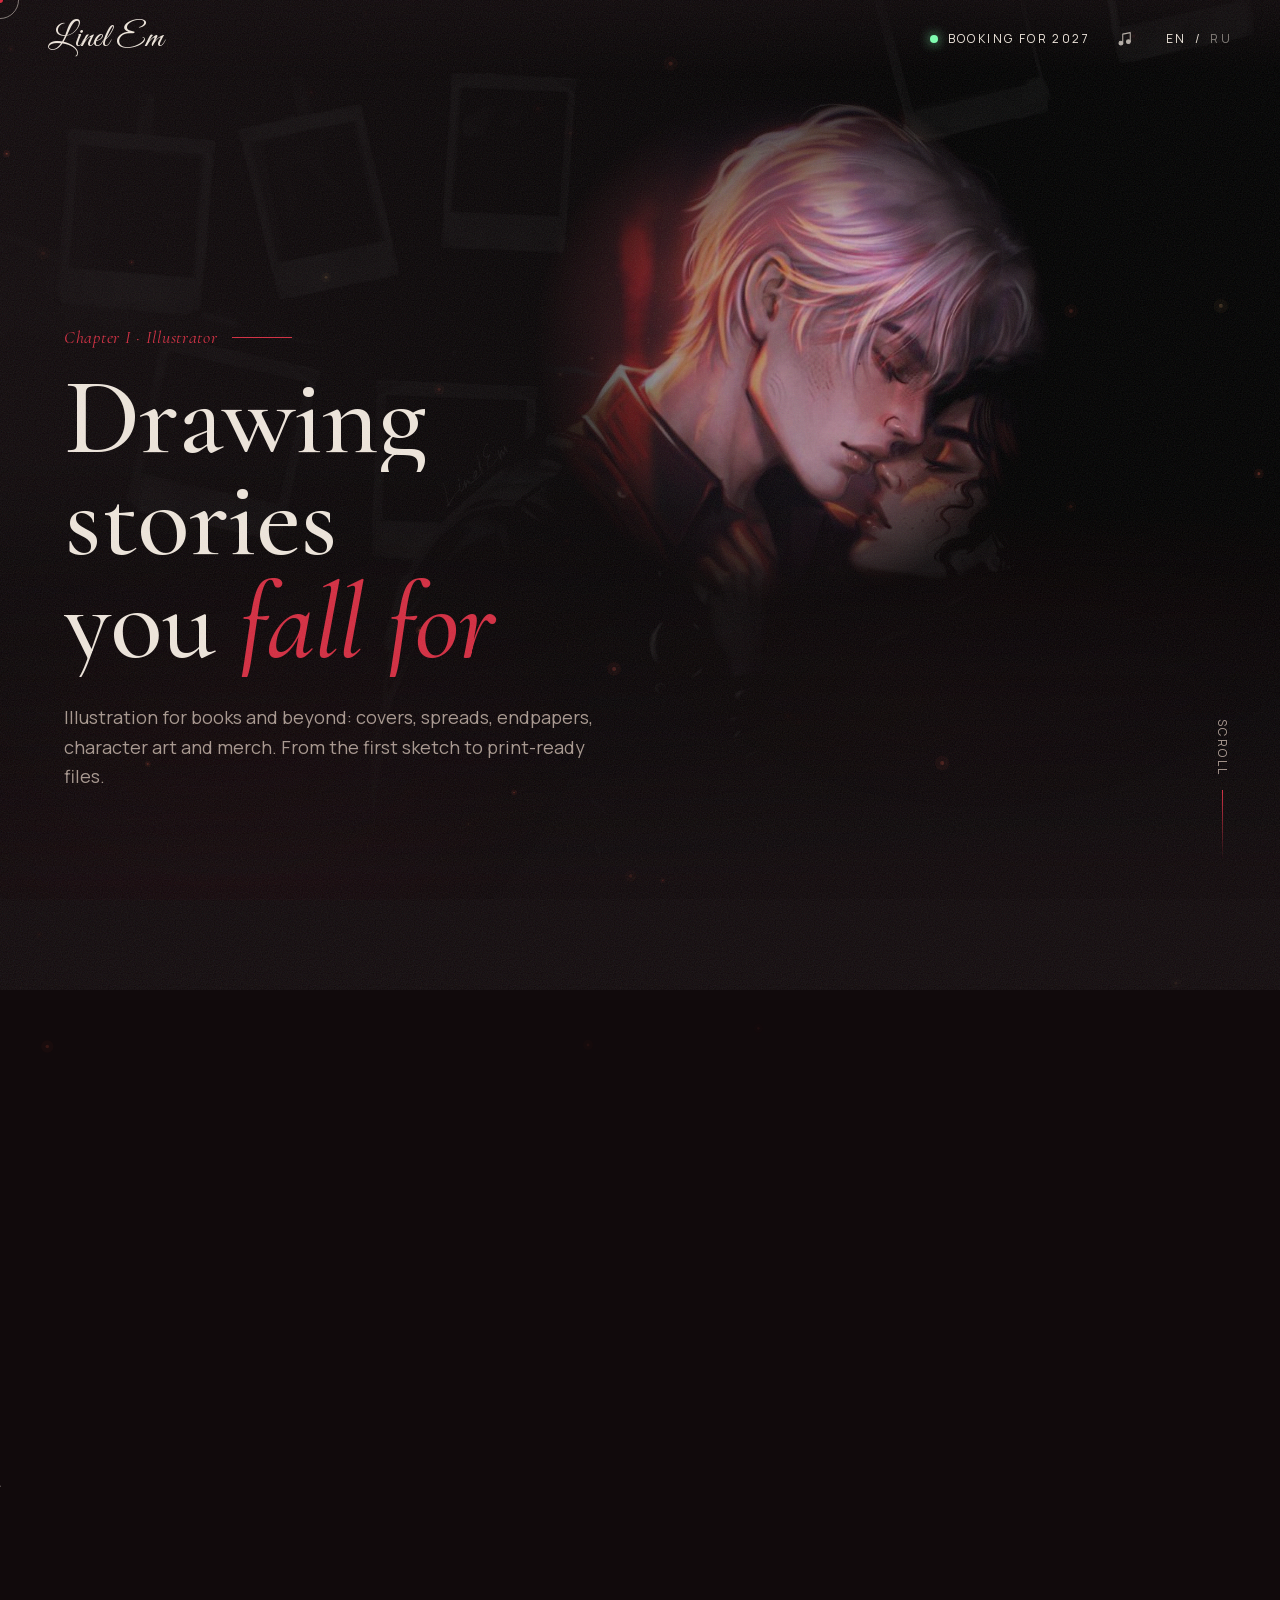
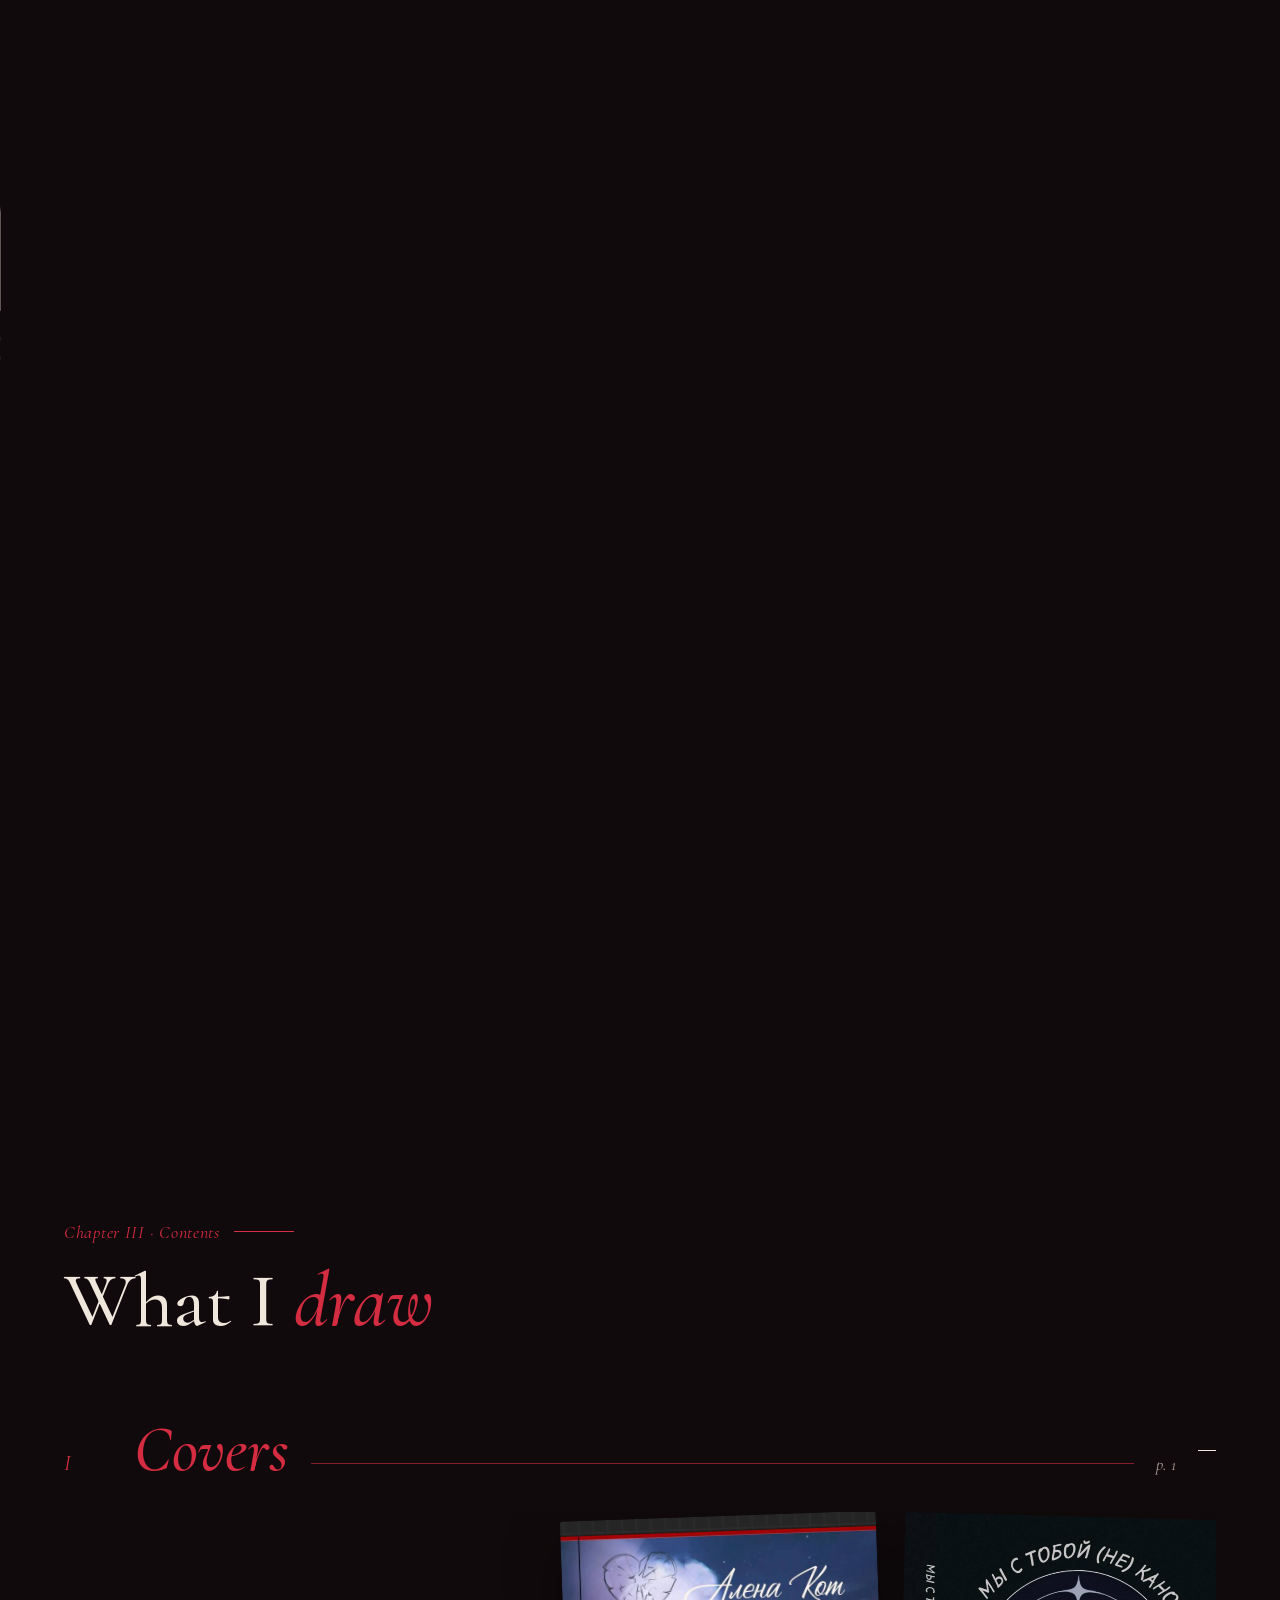
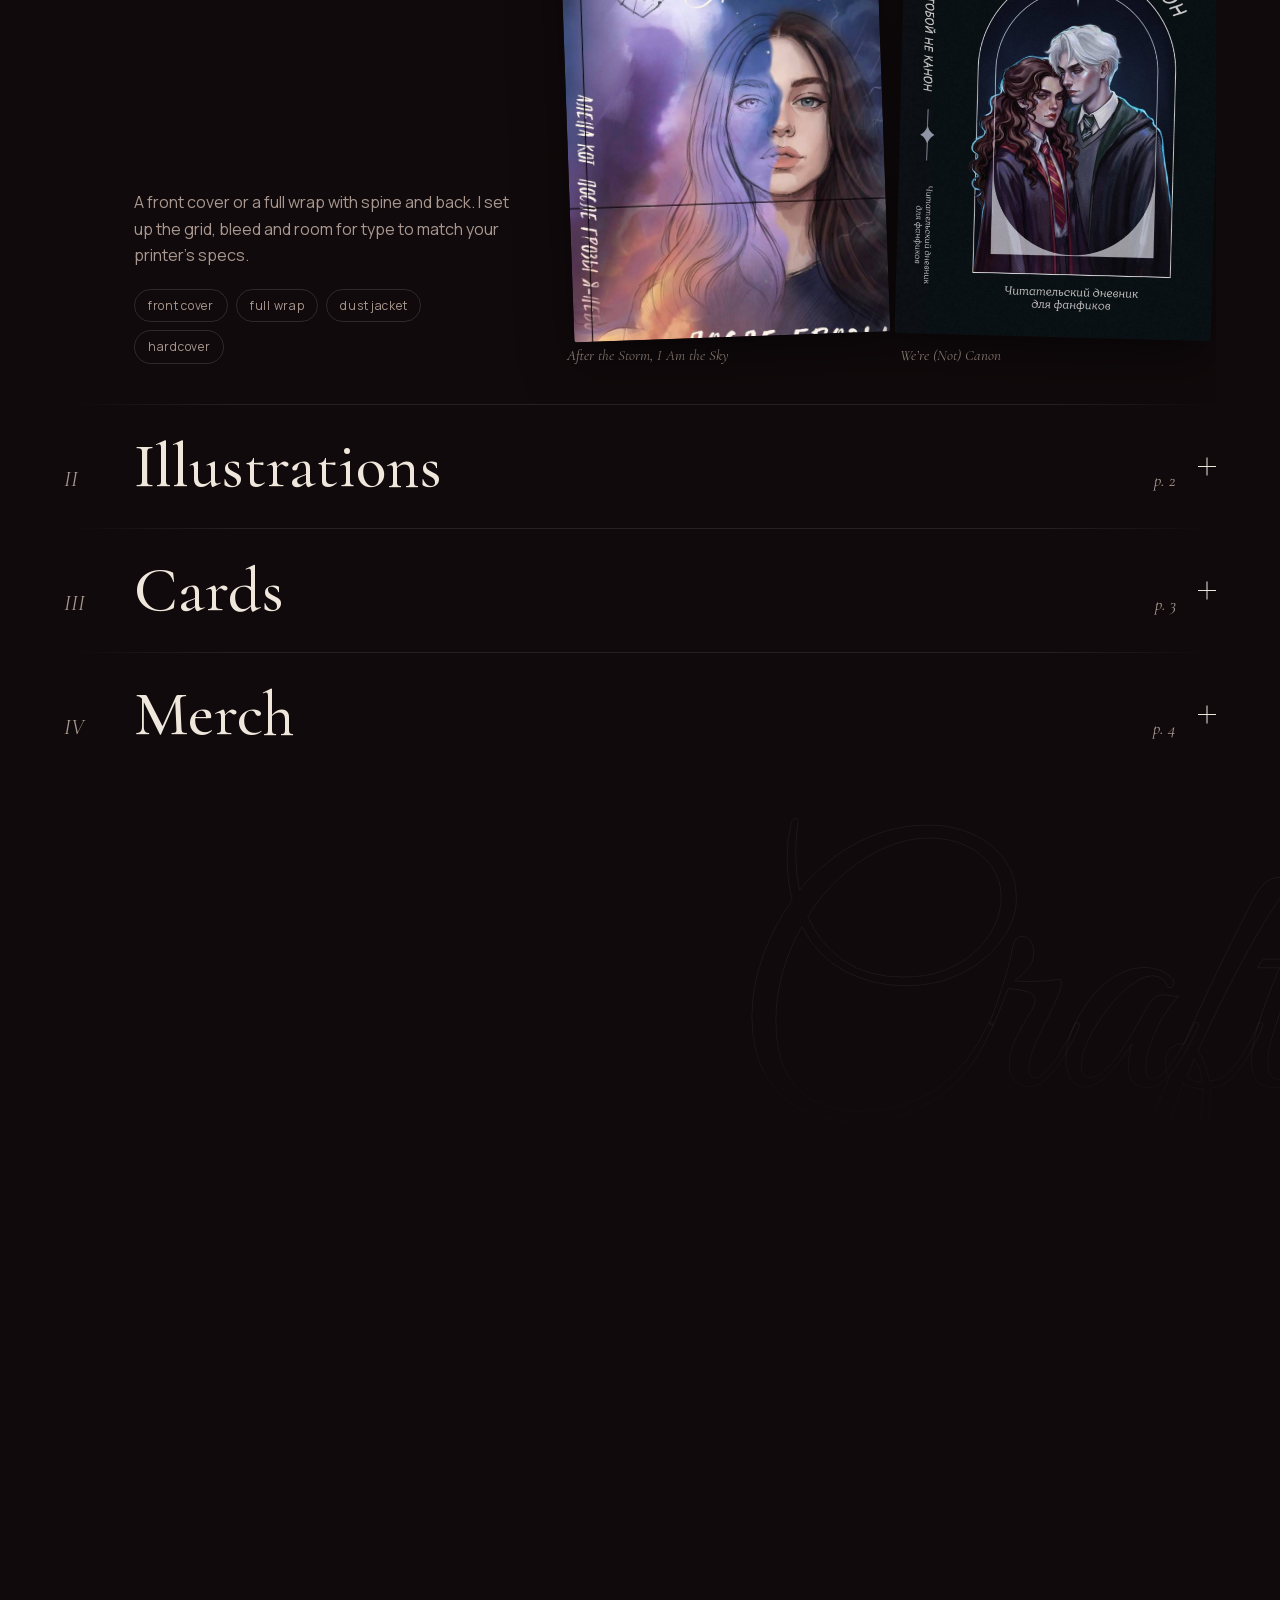
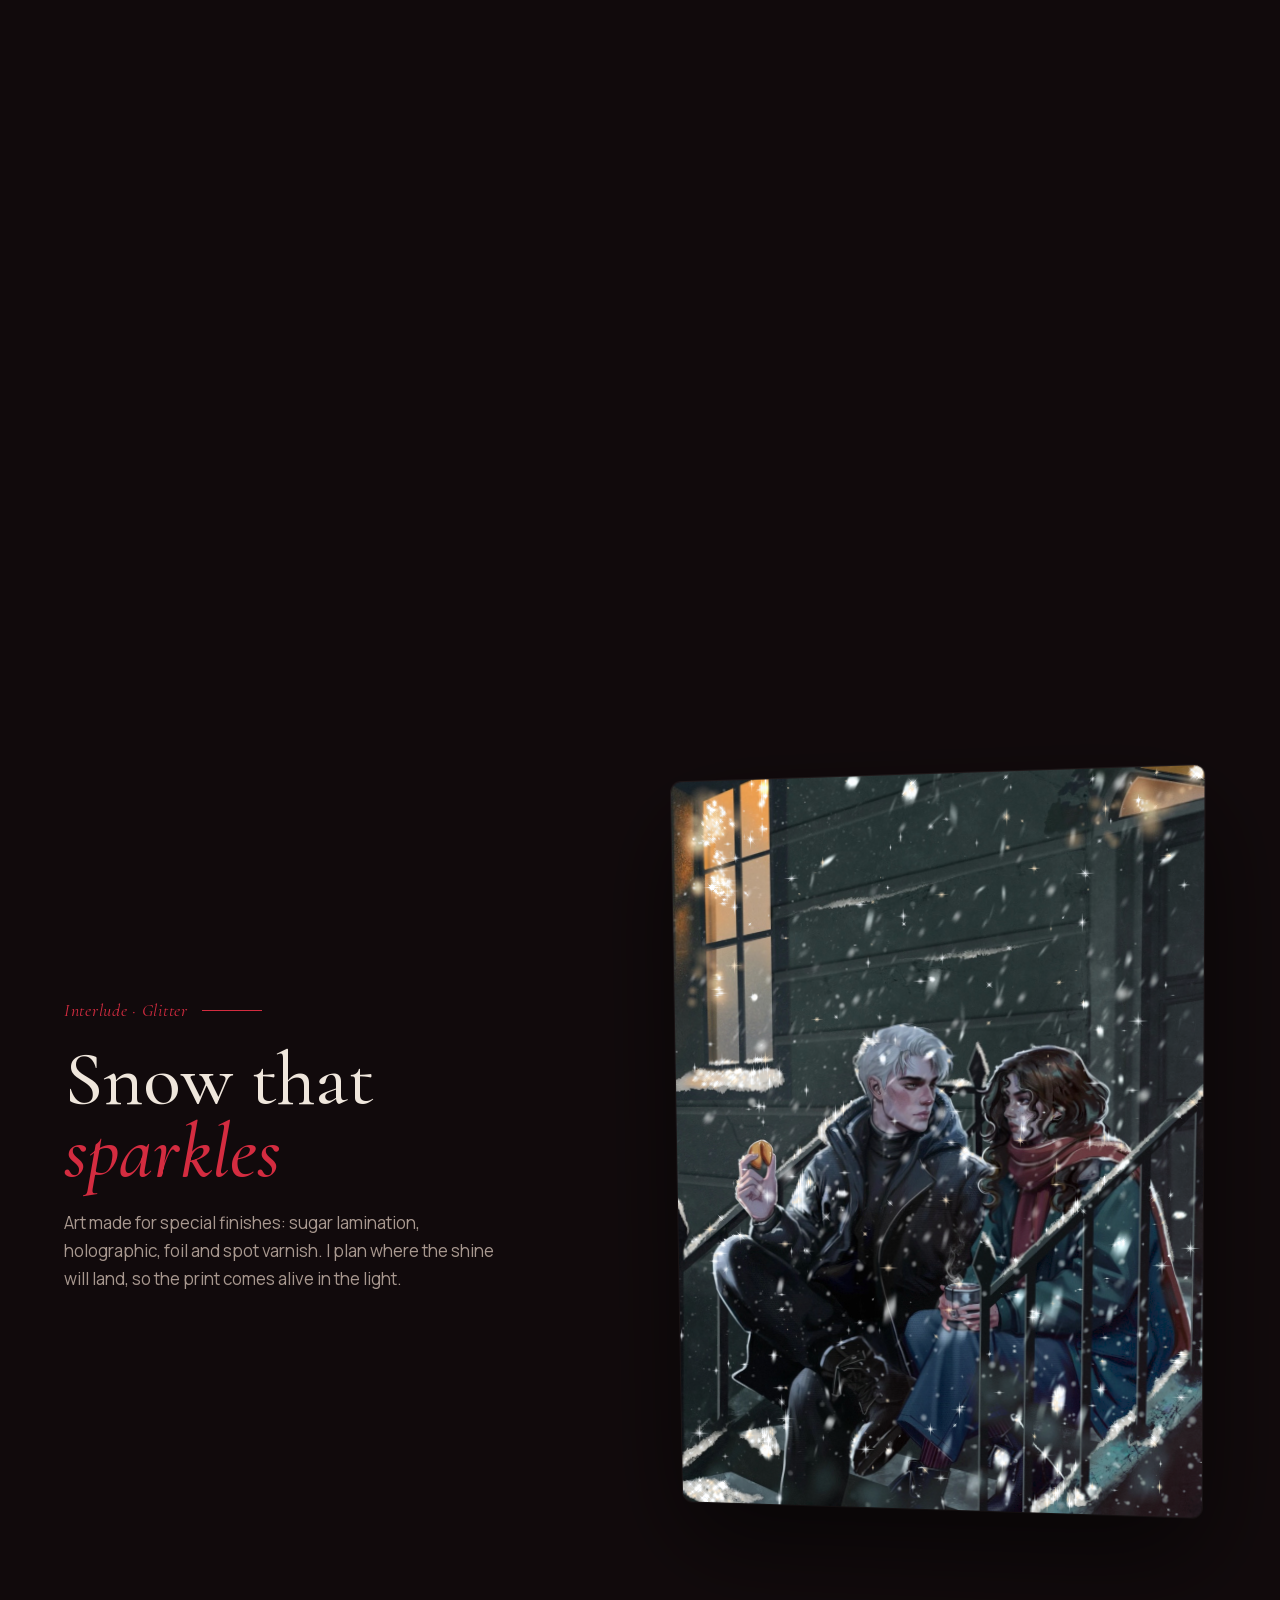
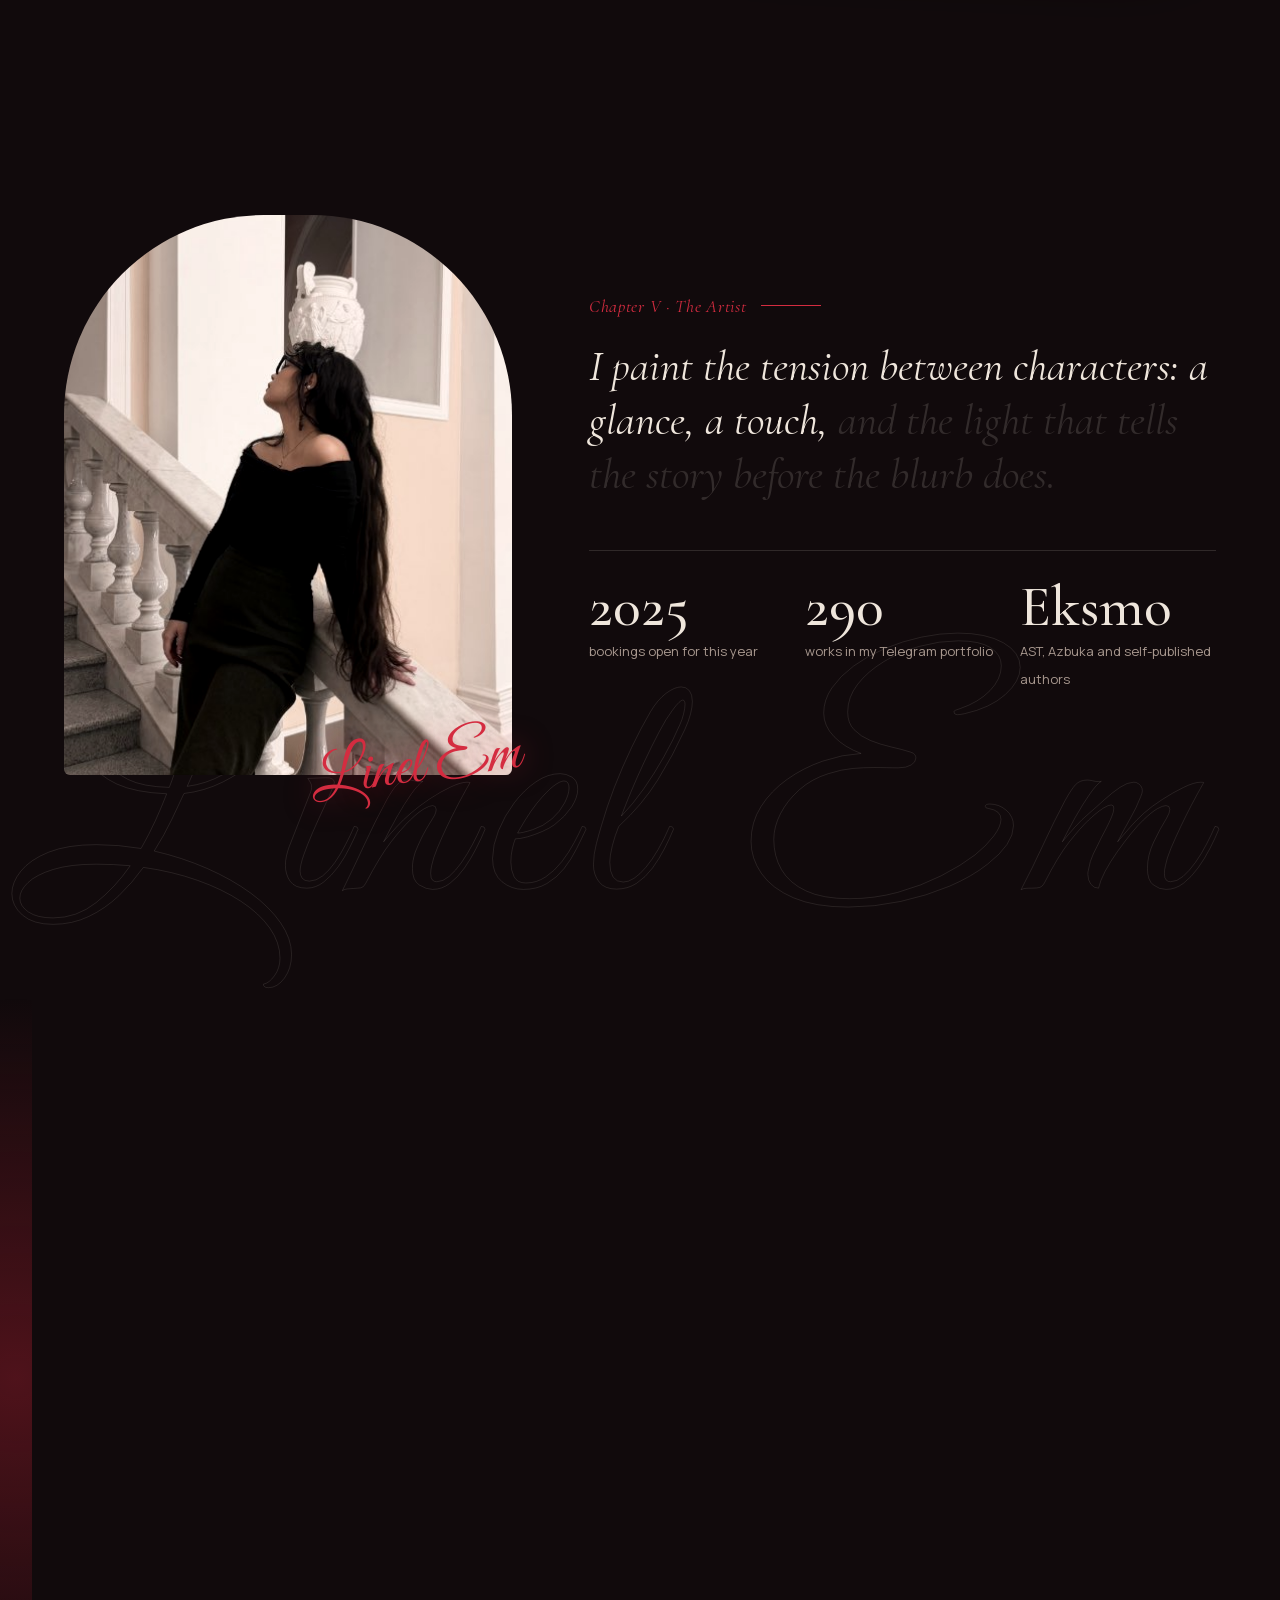
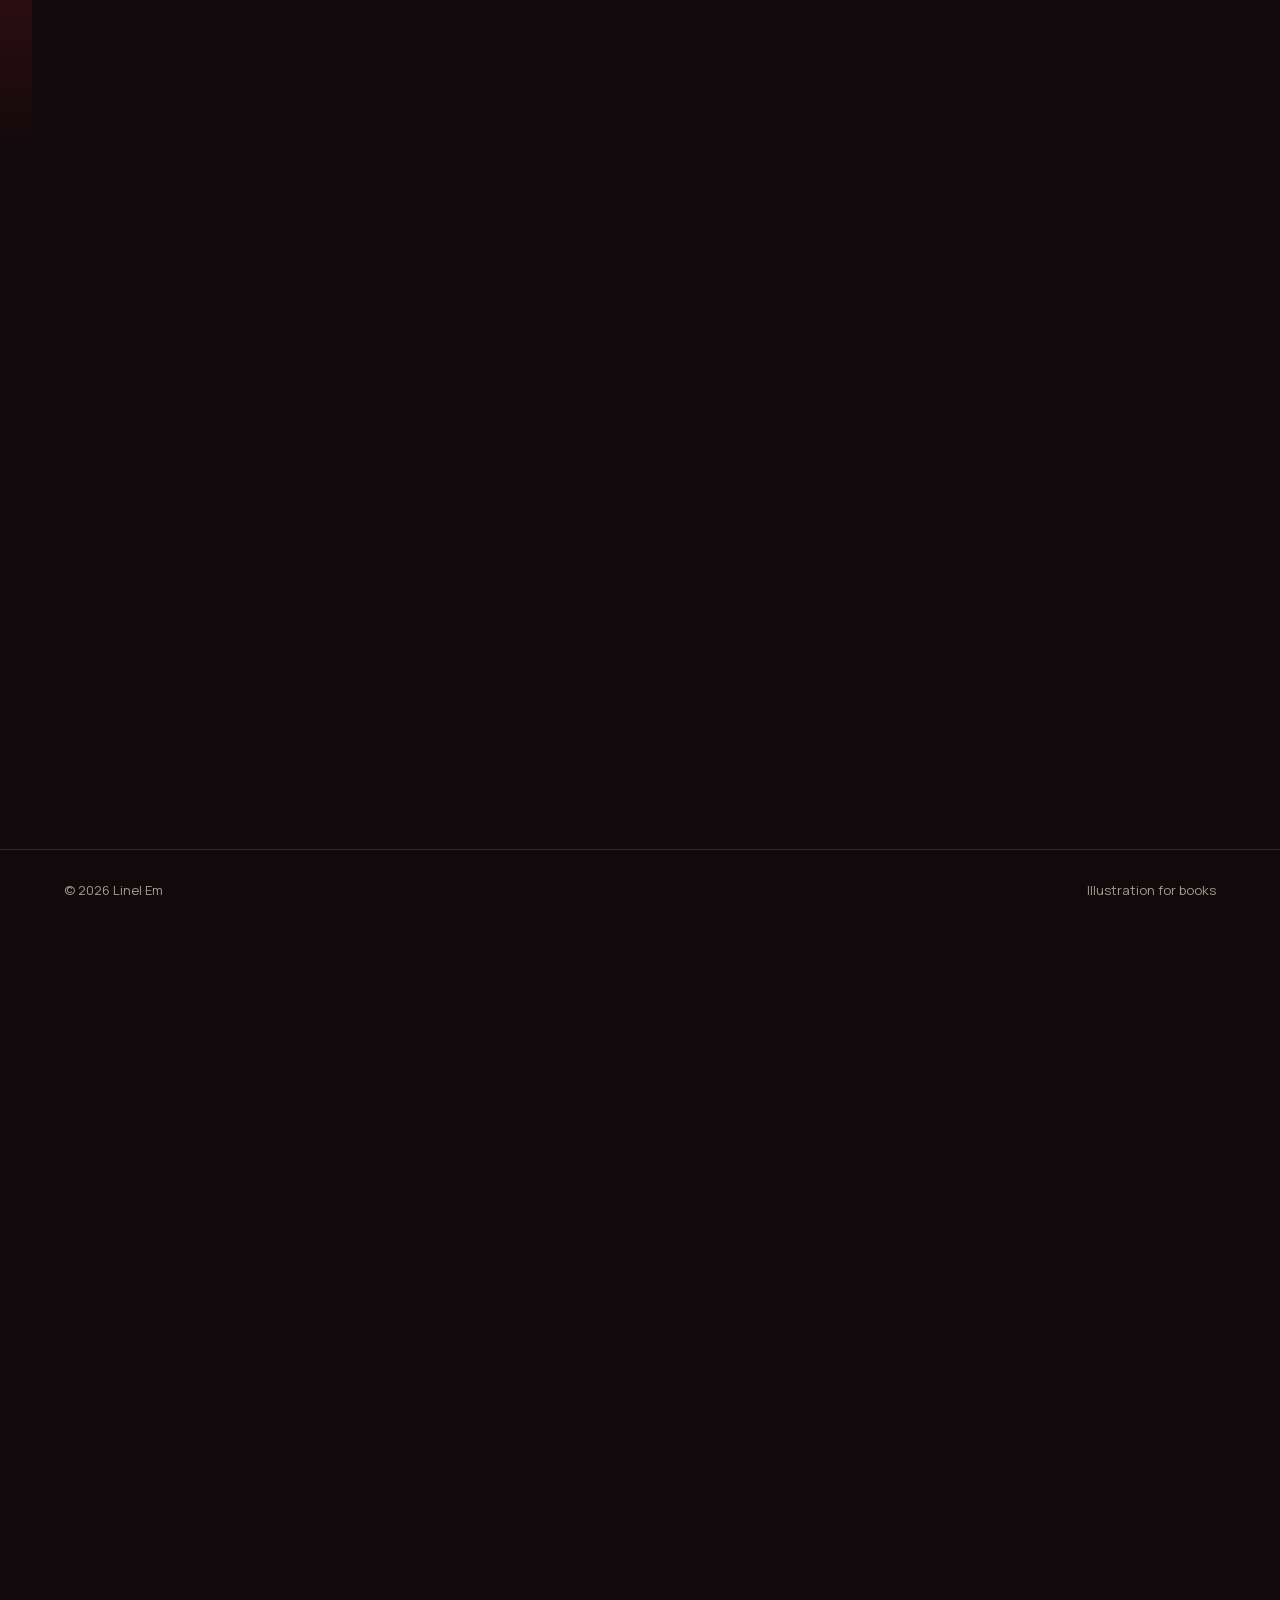
==== commit bec7f97a: "Ignore iOS toolbar resizes: keep canvases and scroll triggers stable Safari on iPhone fires resize a" ====
--- a/en/index.html
+++ b/en/index.html
@@ -771,7 +771,8 @@
         pts.push({ x: b[0], y: b[1], ph: Math.random() * 6.28, sp: .6 + Math.random() * 2.2, sz: .3 + Math.random() * .7, warm: Math.random() < .25 });
       }
     };
-    const size = () => { const r = card.getBoundingClientRect(); W = cv.width = r.width * dpr; H = cv.height = r.height * dpr; };
+    // only touch the canvas when the card really changed size: assigning width/height clears it, and iOS fires resize as the toolbar hides
+    const size = () => { const r = card.getBoundingClientRect(), w = Math.round(r.width * dpr), h = Math.round(r.height * dpr); if (w === W && h === H) return; W = cv.width = w; H = cv.height = h; };
     // one sprite per colour: soft glow + four-point flare, drawn once and stamped with drawImage
     const sprite = (rgb) => {
       const S = 64, c = document.createElement('canvas'); c.width = c.height = S; const g = c.getContext('2d'), m = S / 2;
@@ -995,9 +996,10 @@
   else {
     const dpr = 1;
     let W, H, parts = [], idle = false;
-    const size = () => { W = cv.width = innerWidth * dpr; H = cv.height = innerHeight * dpr; cv.style.width = innerWidth + 'px'; cv.style.height = innerHeight + 'px'; };
+    const size = () => { W = cv.width = innerWidth * dpr; H = cv.height = (innerHeight + 160) * dpr; cv.style.width = innerWidth + 'px'; cv.style.height = (innerHeight + 160) + 'px'; };
     const spawn = (y) => ({ x: Math.random() * W, y: y ?? H + 10, r: (Math.random() * 1.6 + .5) * dpr, vy: (Math.random() * .25 + .08) * dpr, sway: Math.random() * 6.28, a: Math.random() * .5 + .2, hue: Math.random() < .75 ? '230,90,70' : '255,190,120' });
-    size(); addEventListener('resize', size);
+    // iOS resizes the viewport as the toolbar collapses while scrolling: the canvas keeps spare height and is only rebuilt on a width change or when the window outgrows it
+    let lastW = 0; size(); lastW = innerWidth; addEventListener('resize', () => { if (innerWidth !== lastW || innerHeight > H / dpr) { lastW = innerWidth; size(); } });
     const N = innerWidth < 900 ? 18 : 36;
     for (let i = 0; i < N; i++) parts.push(spawn(Math.random() * H));
     let fade = 0;
@@ -1023,6 +1025,7 @@
 
   if (reduce) { document.querySelectorAll('.steps li, .quote .w').forEach((el) => el.classList.add('on')); return; }
   ScrollTrigger.defaults({ refreshPriority: 0 });
+  ScrollTrigger.config({ ignoreMobileResize: true });
 
   /* headings and service rows reveal */
   gsap.utils.toArray('section:not(.contact) h2, section:not(.contact) .chapter').forEach((el) => gsap.from(el, { y: 50, opacity: 0, duration: 1.2, ease: 'expo.out', scrollTrigger: { trigger: el, start: 'top 88%' } }));
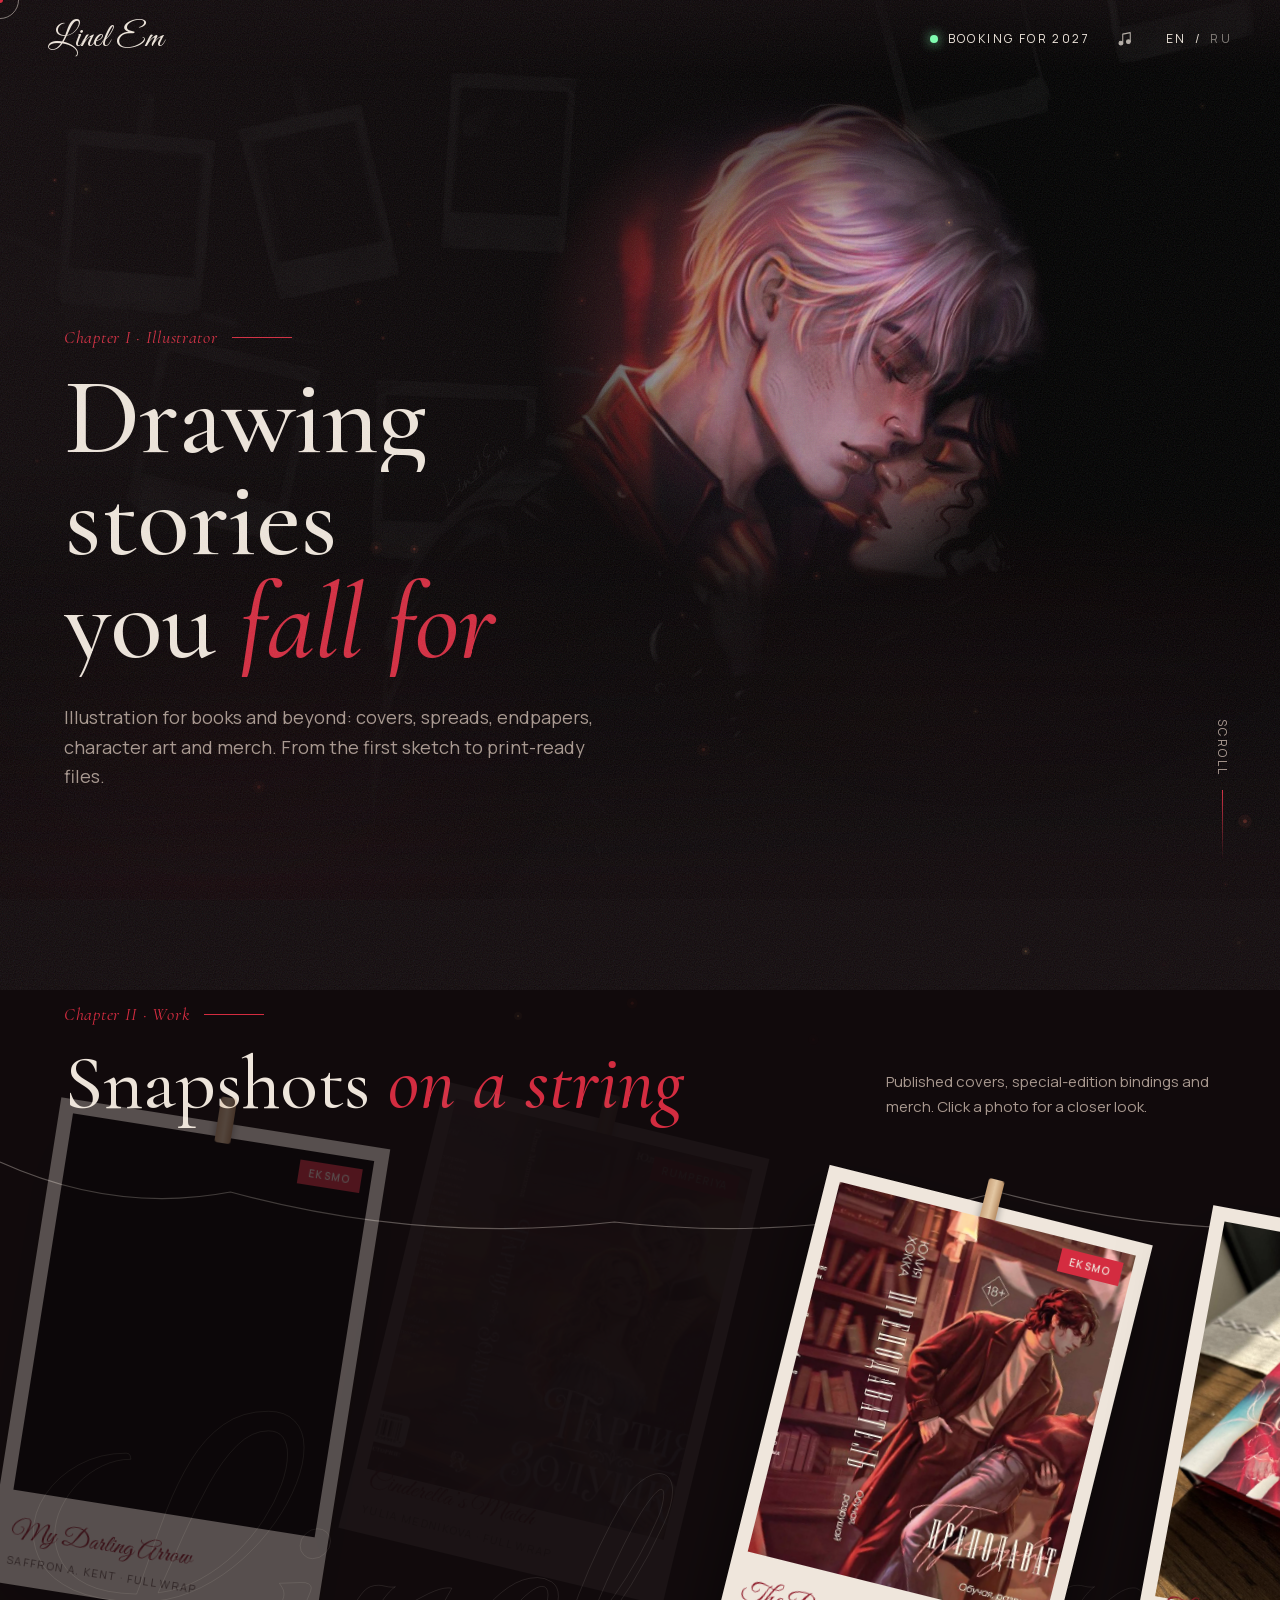
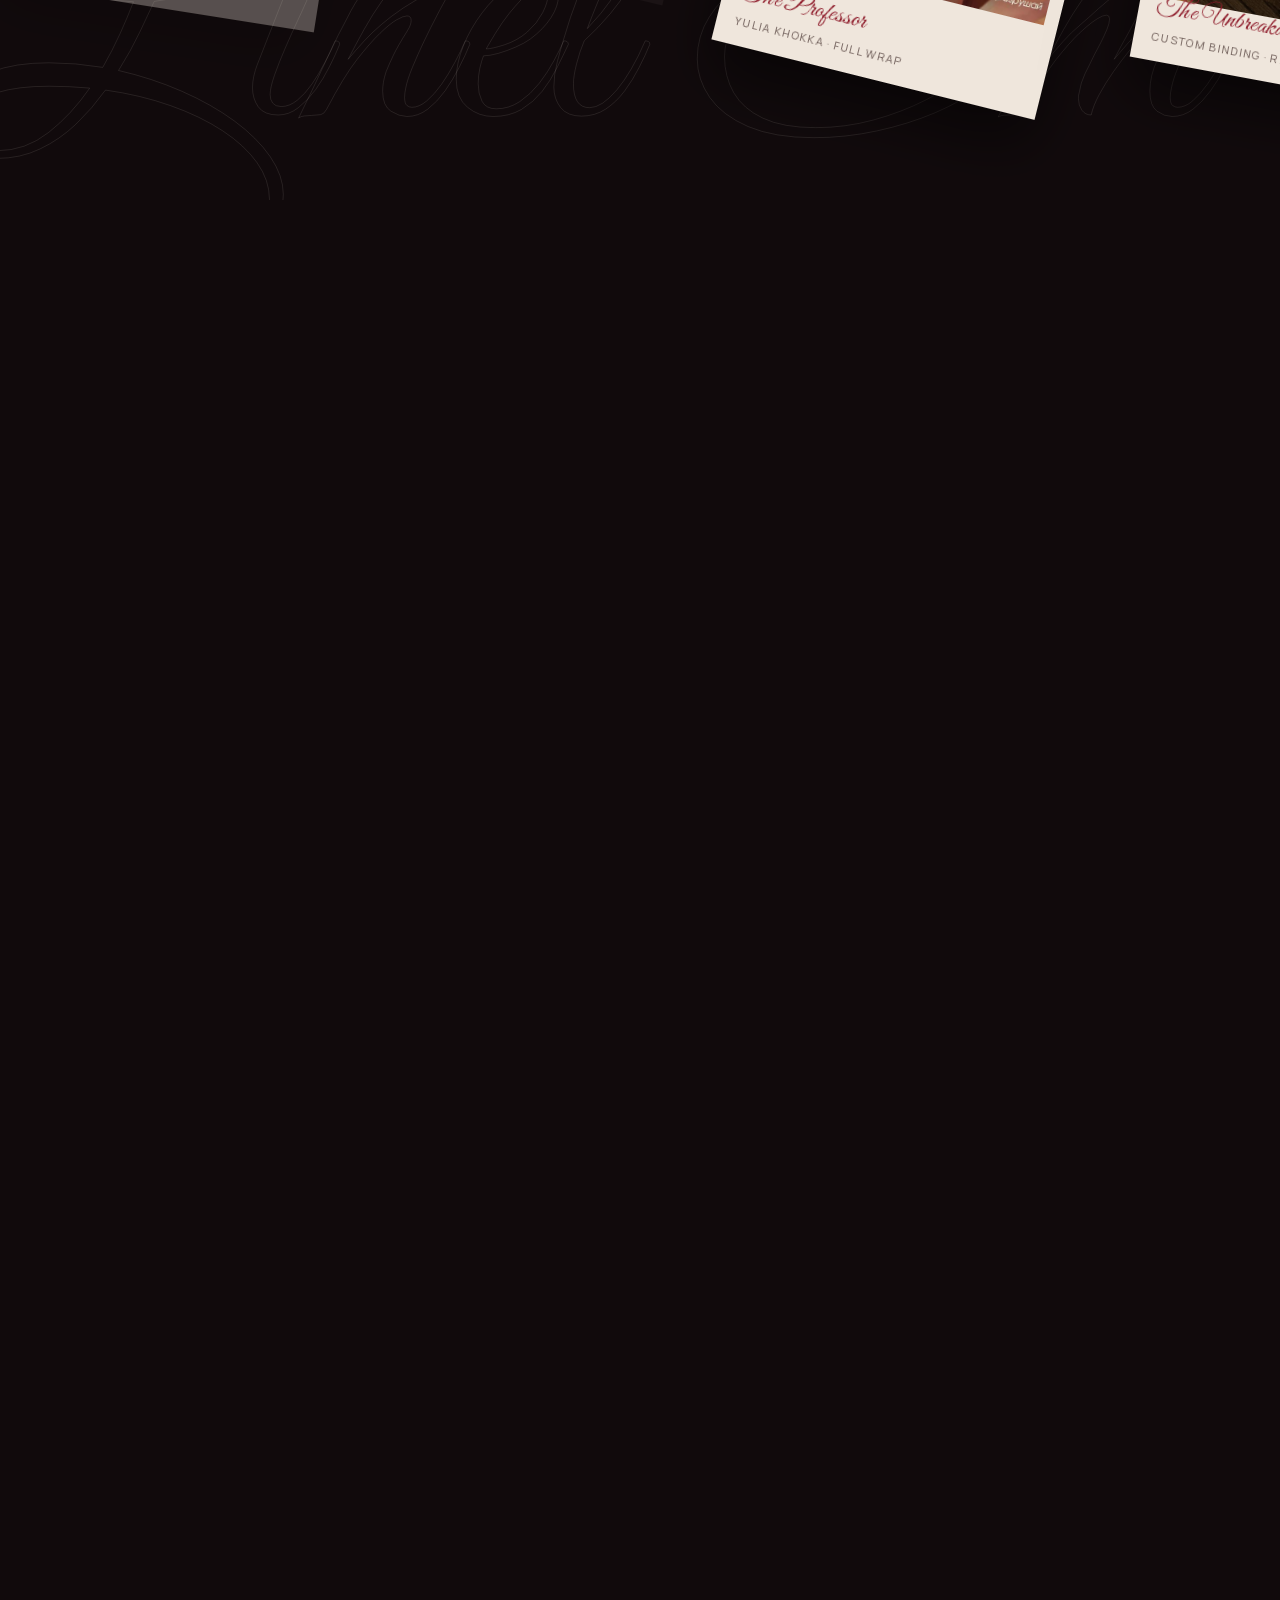
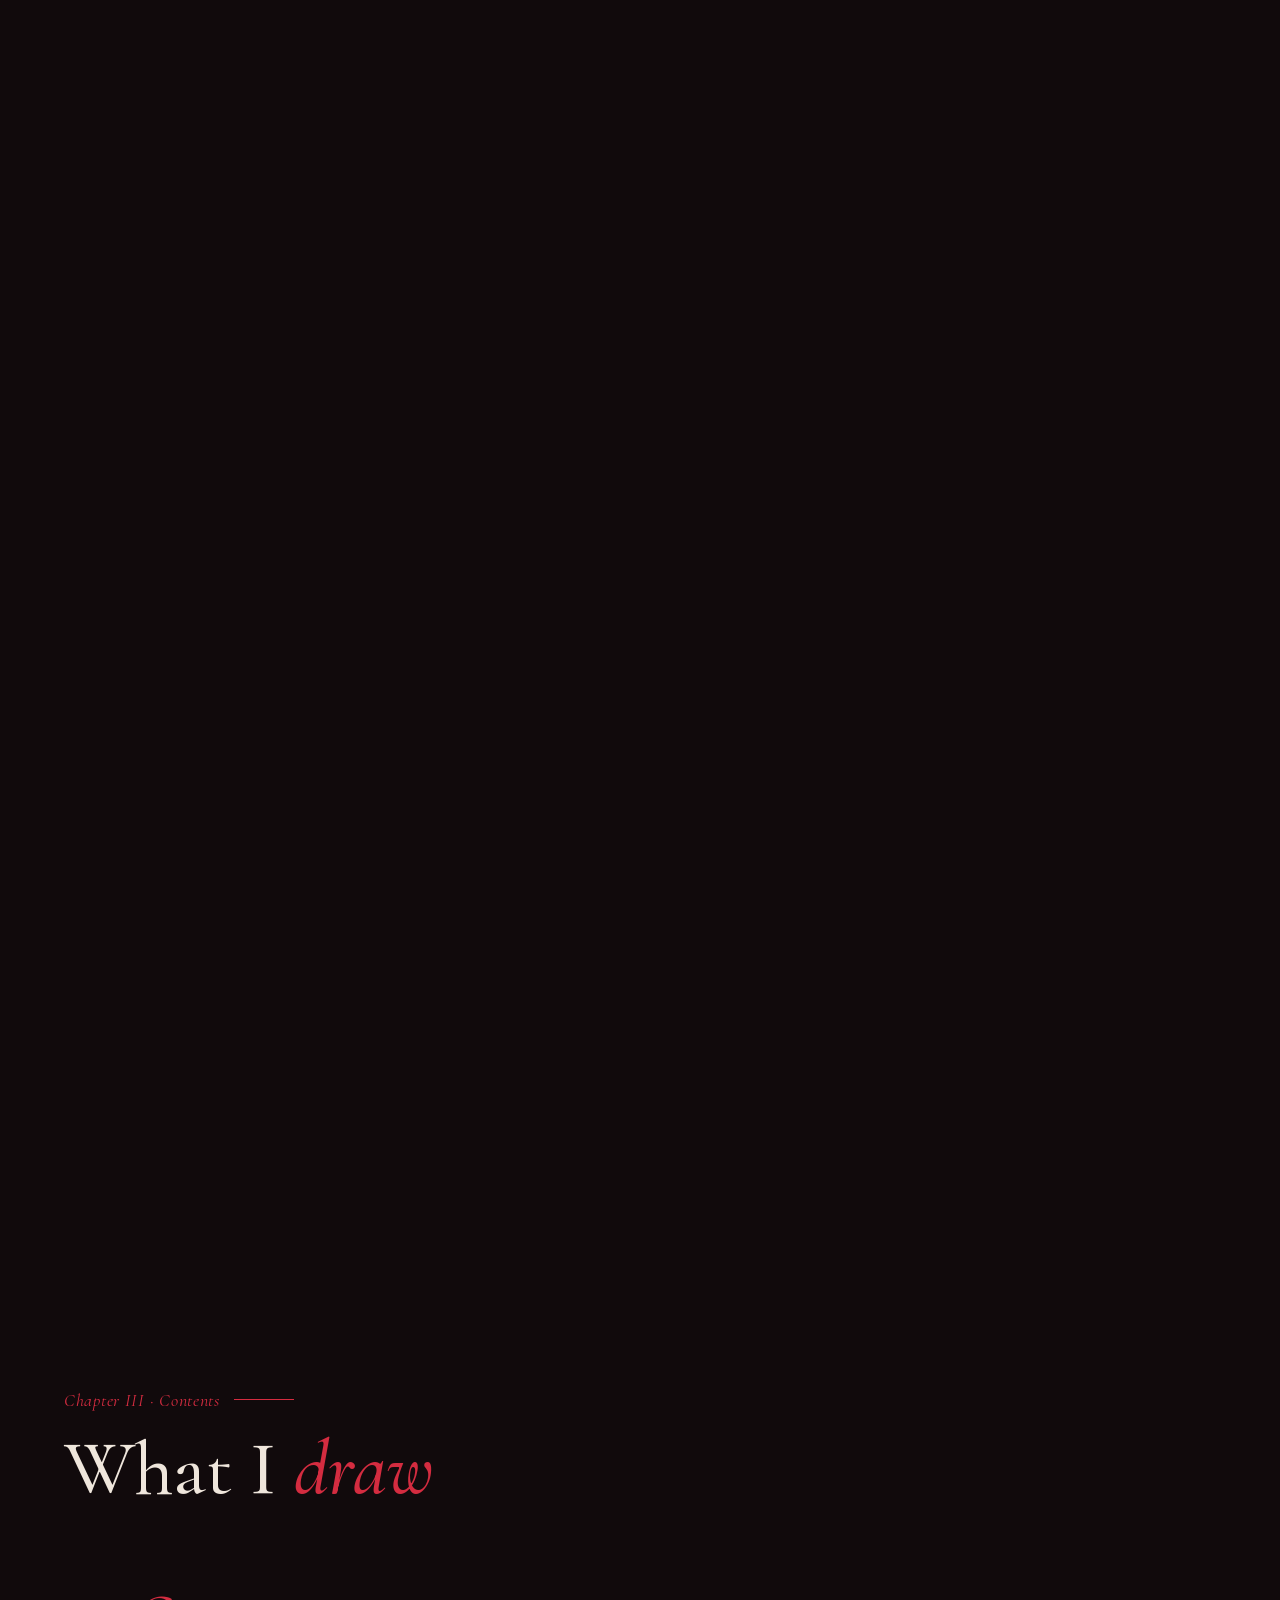
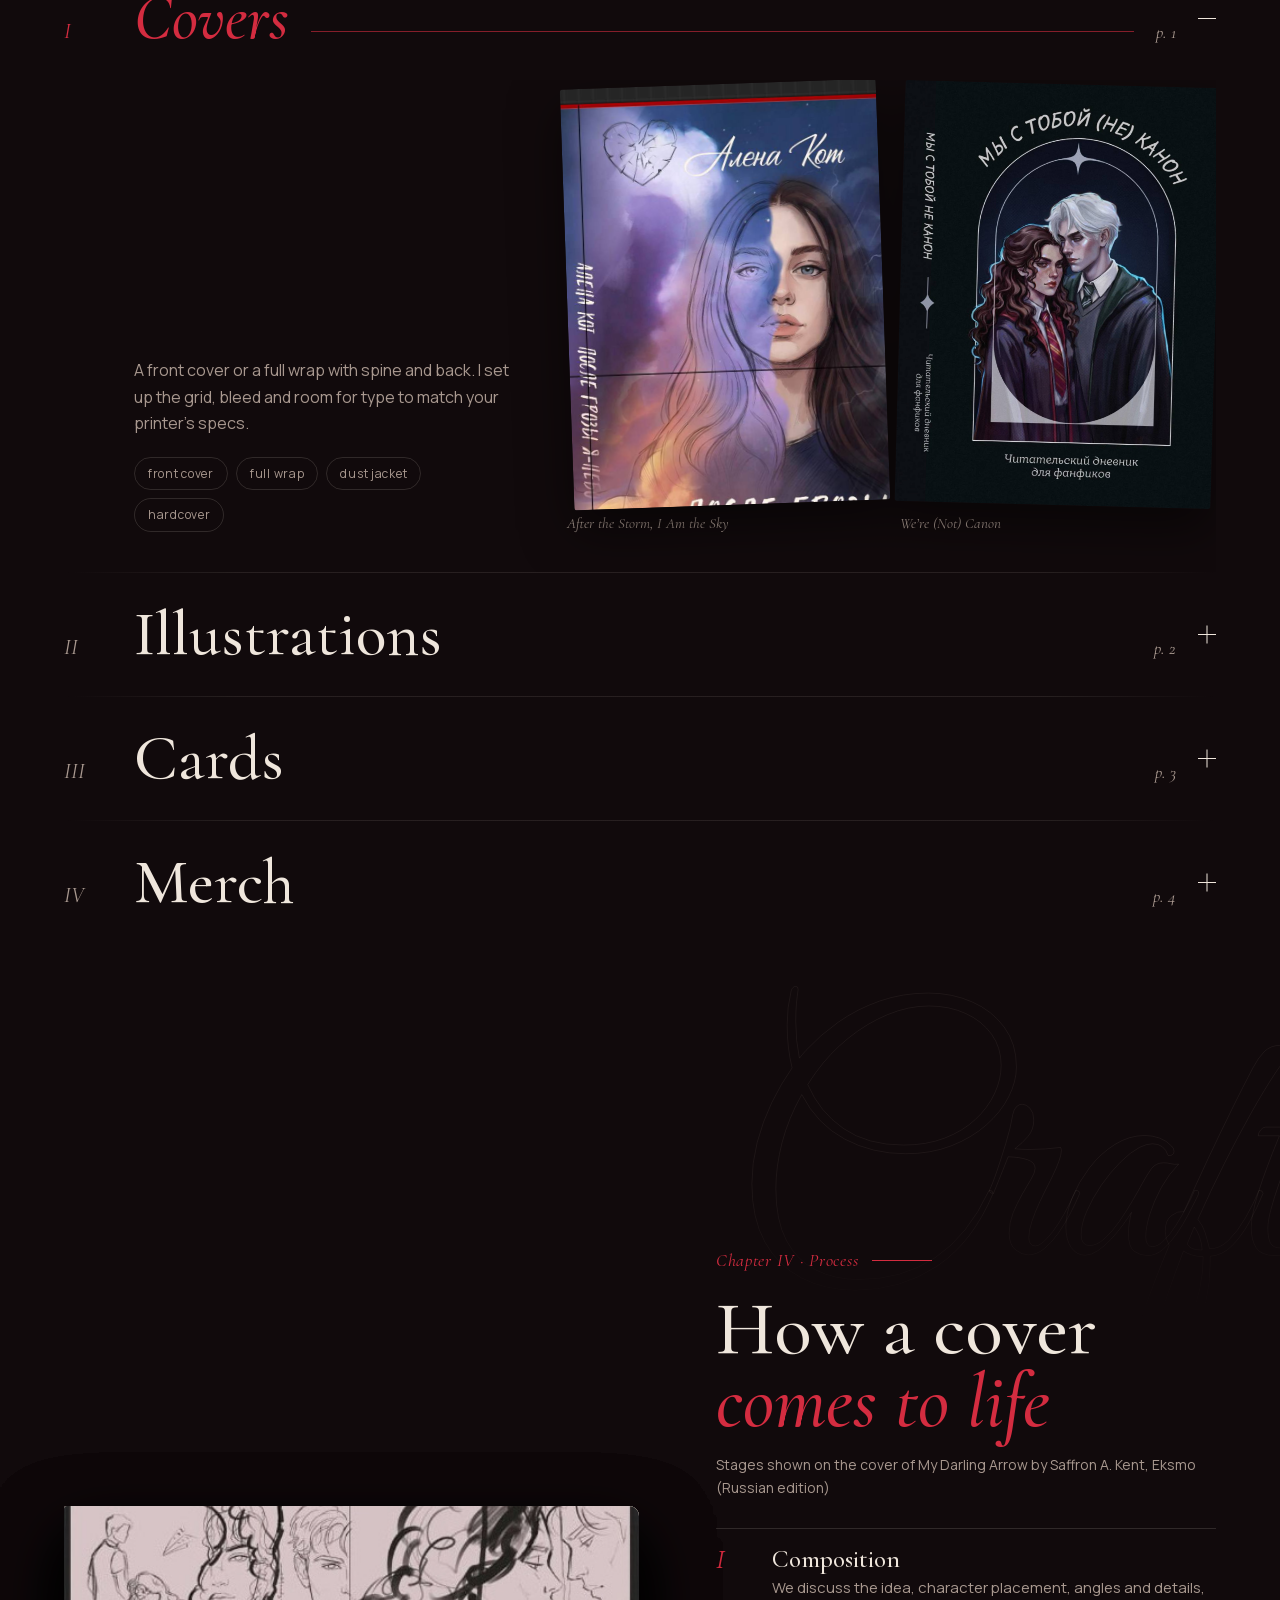
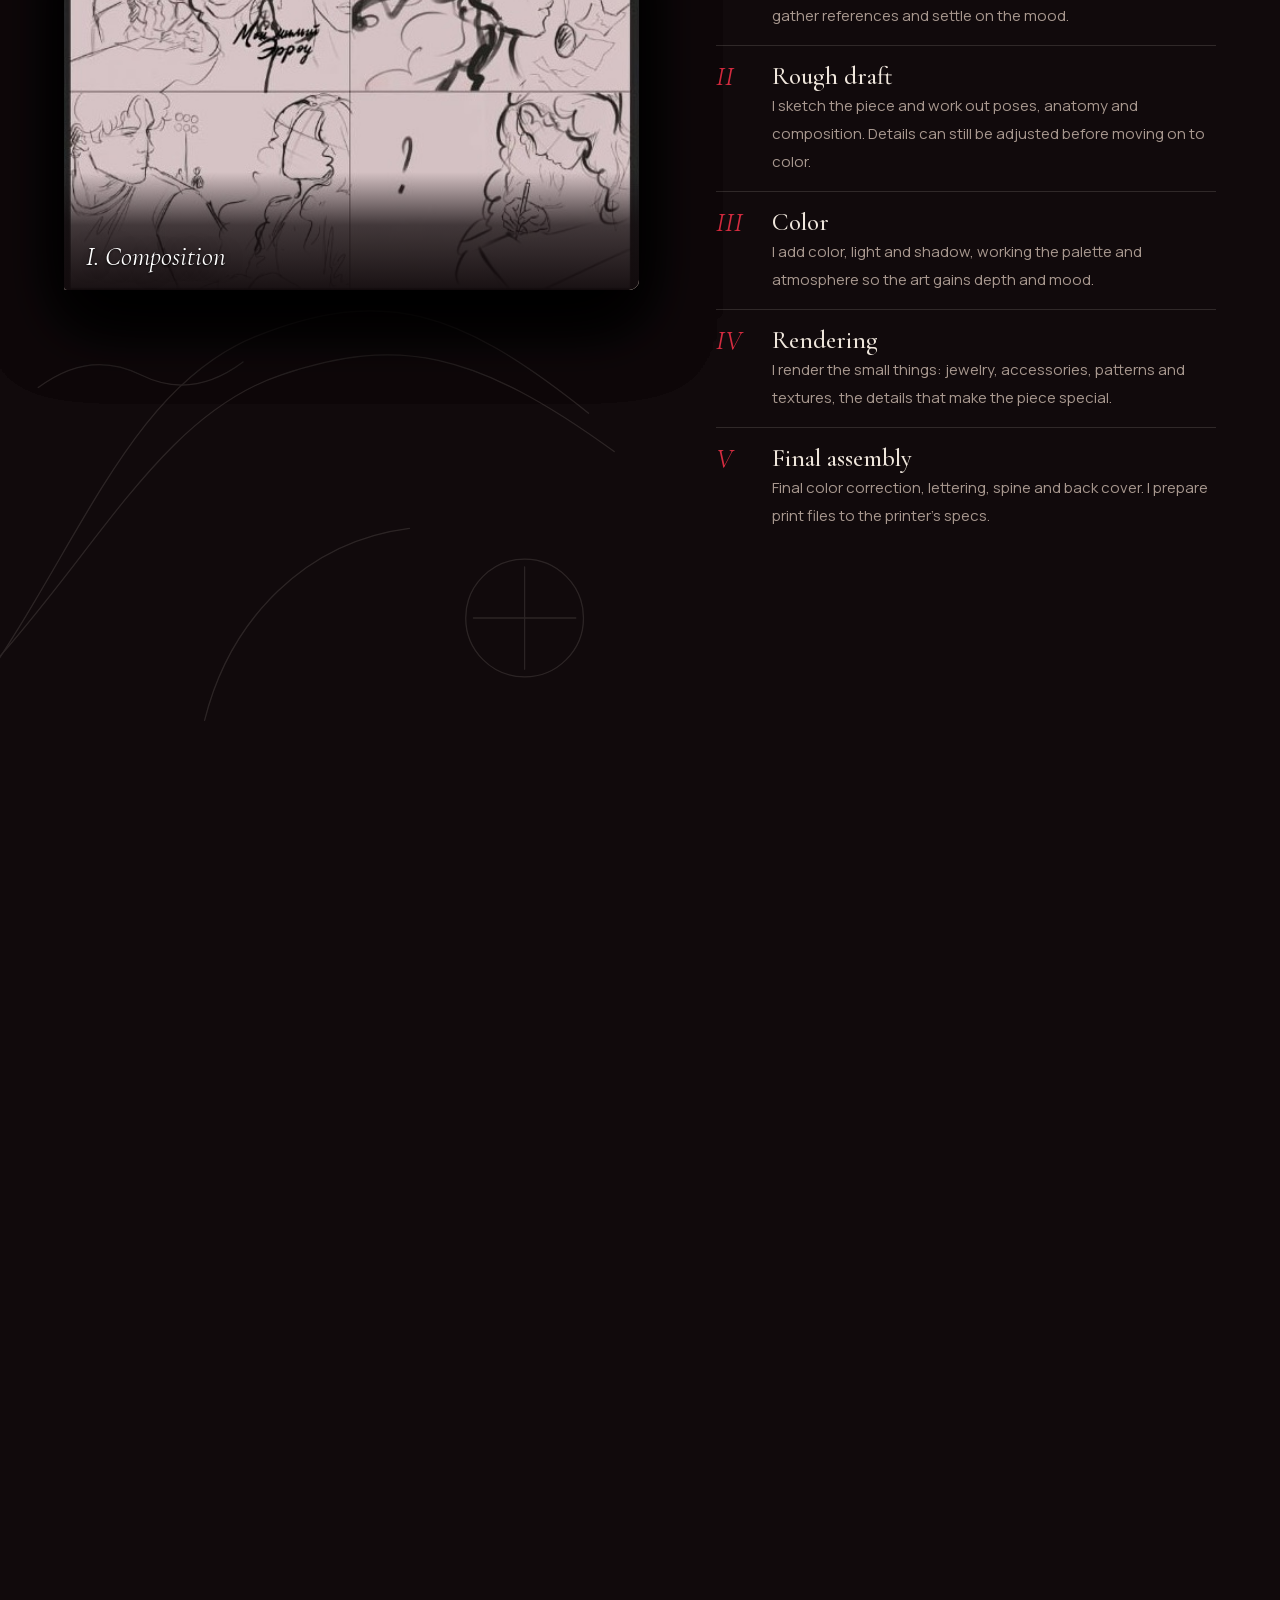
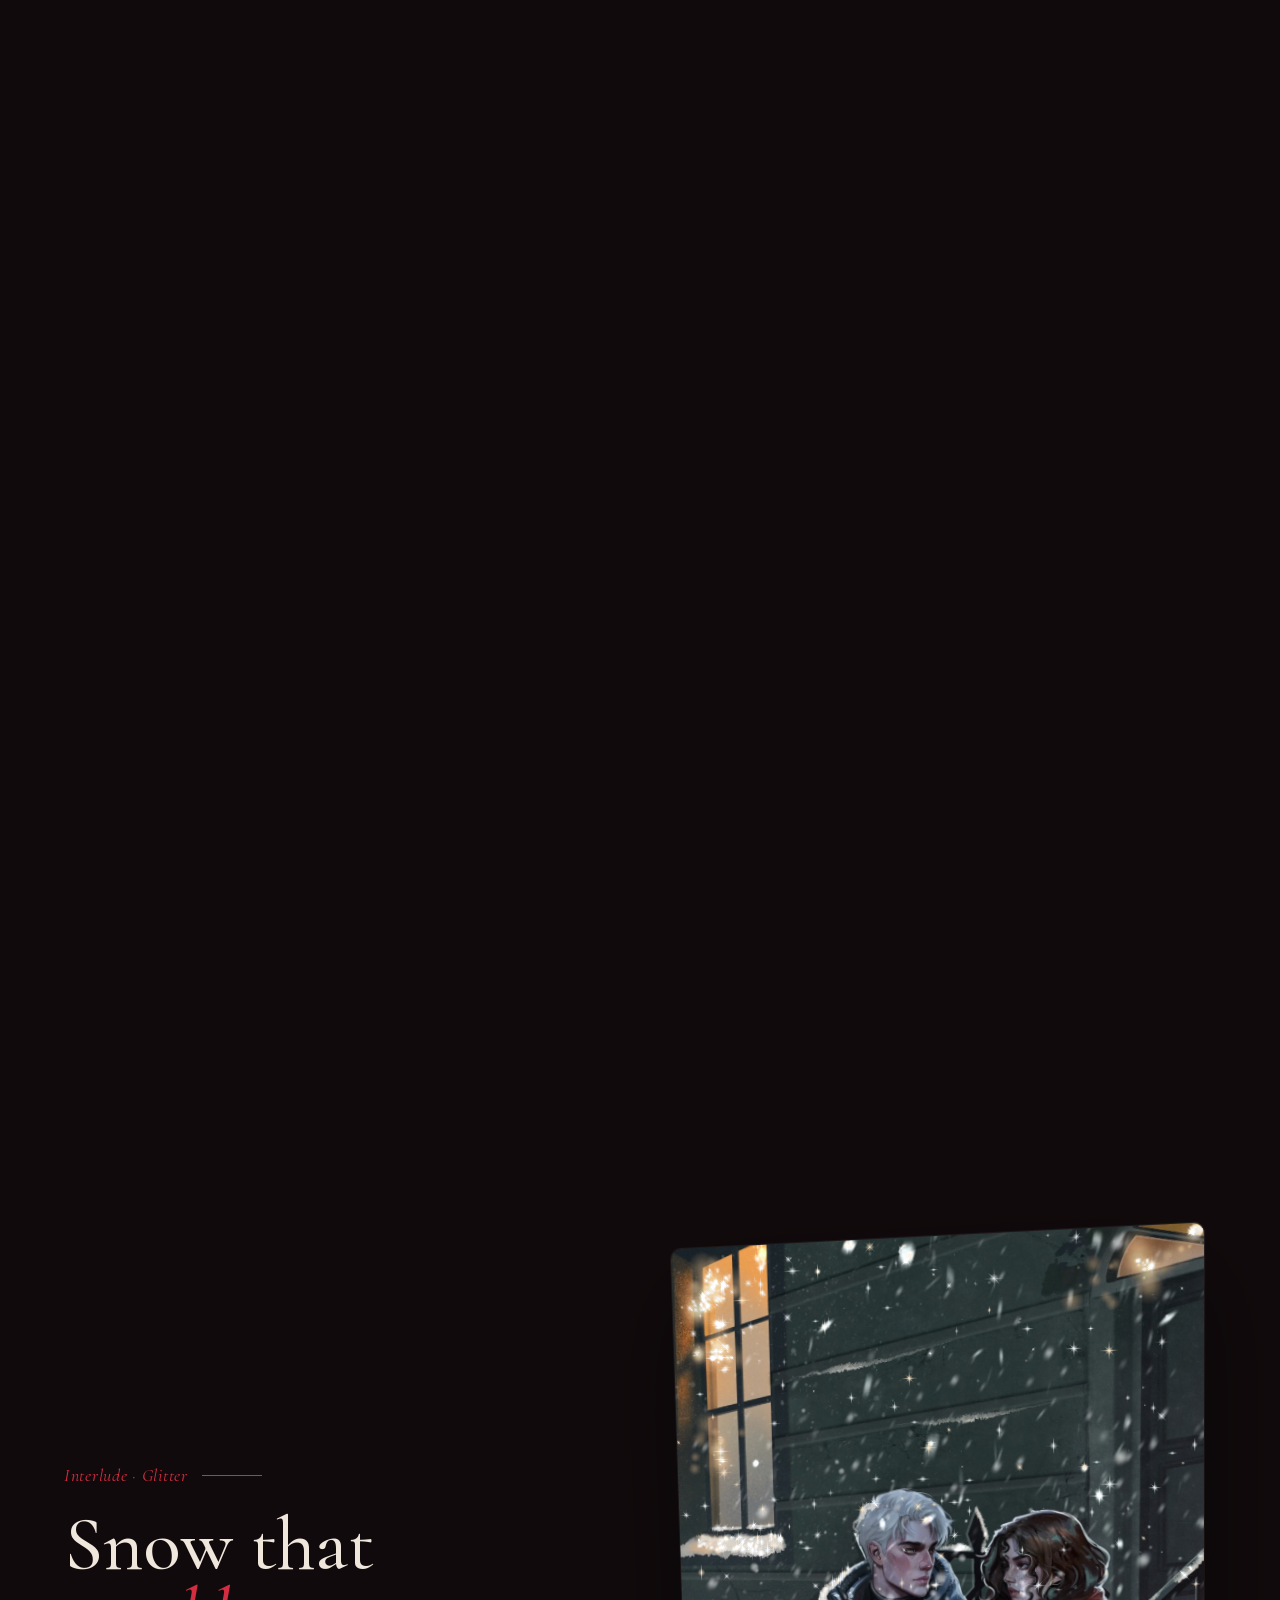
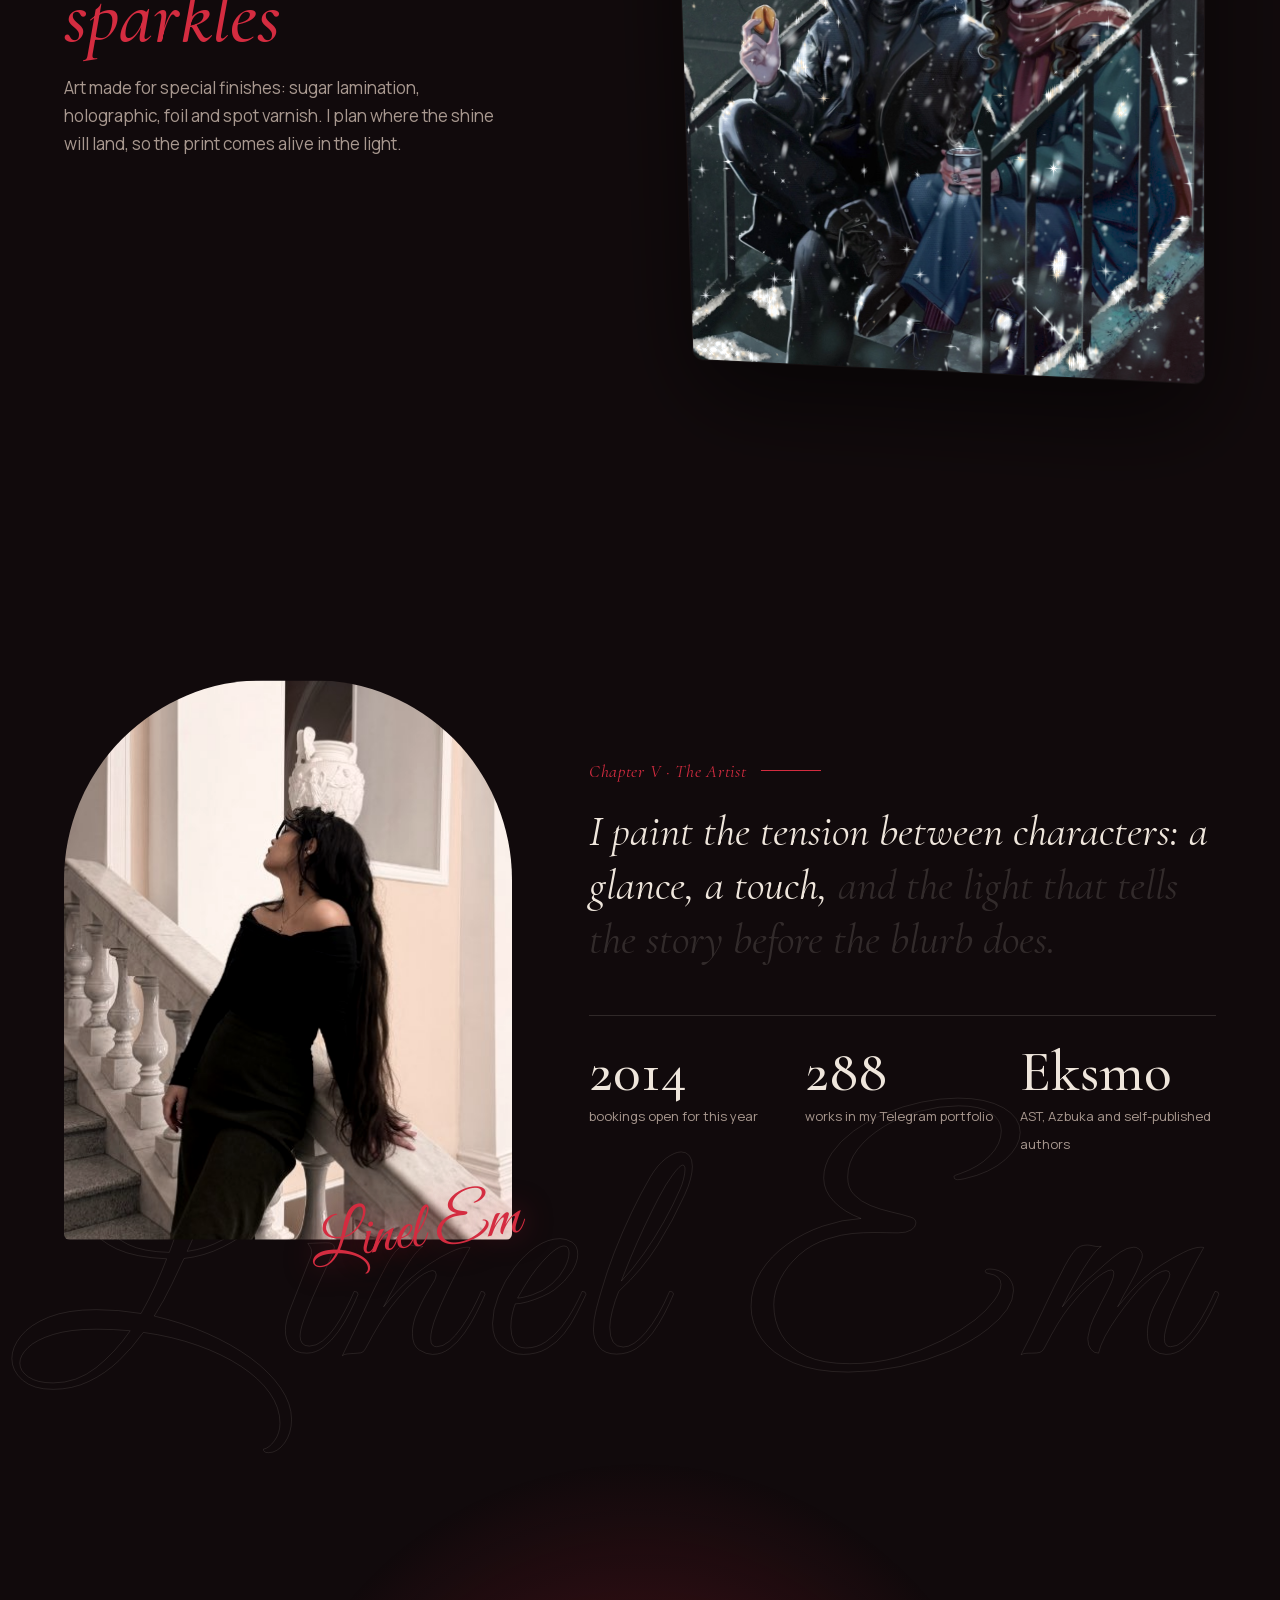
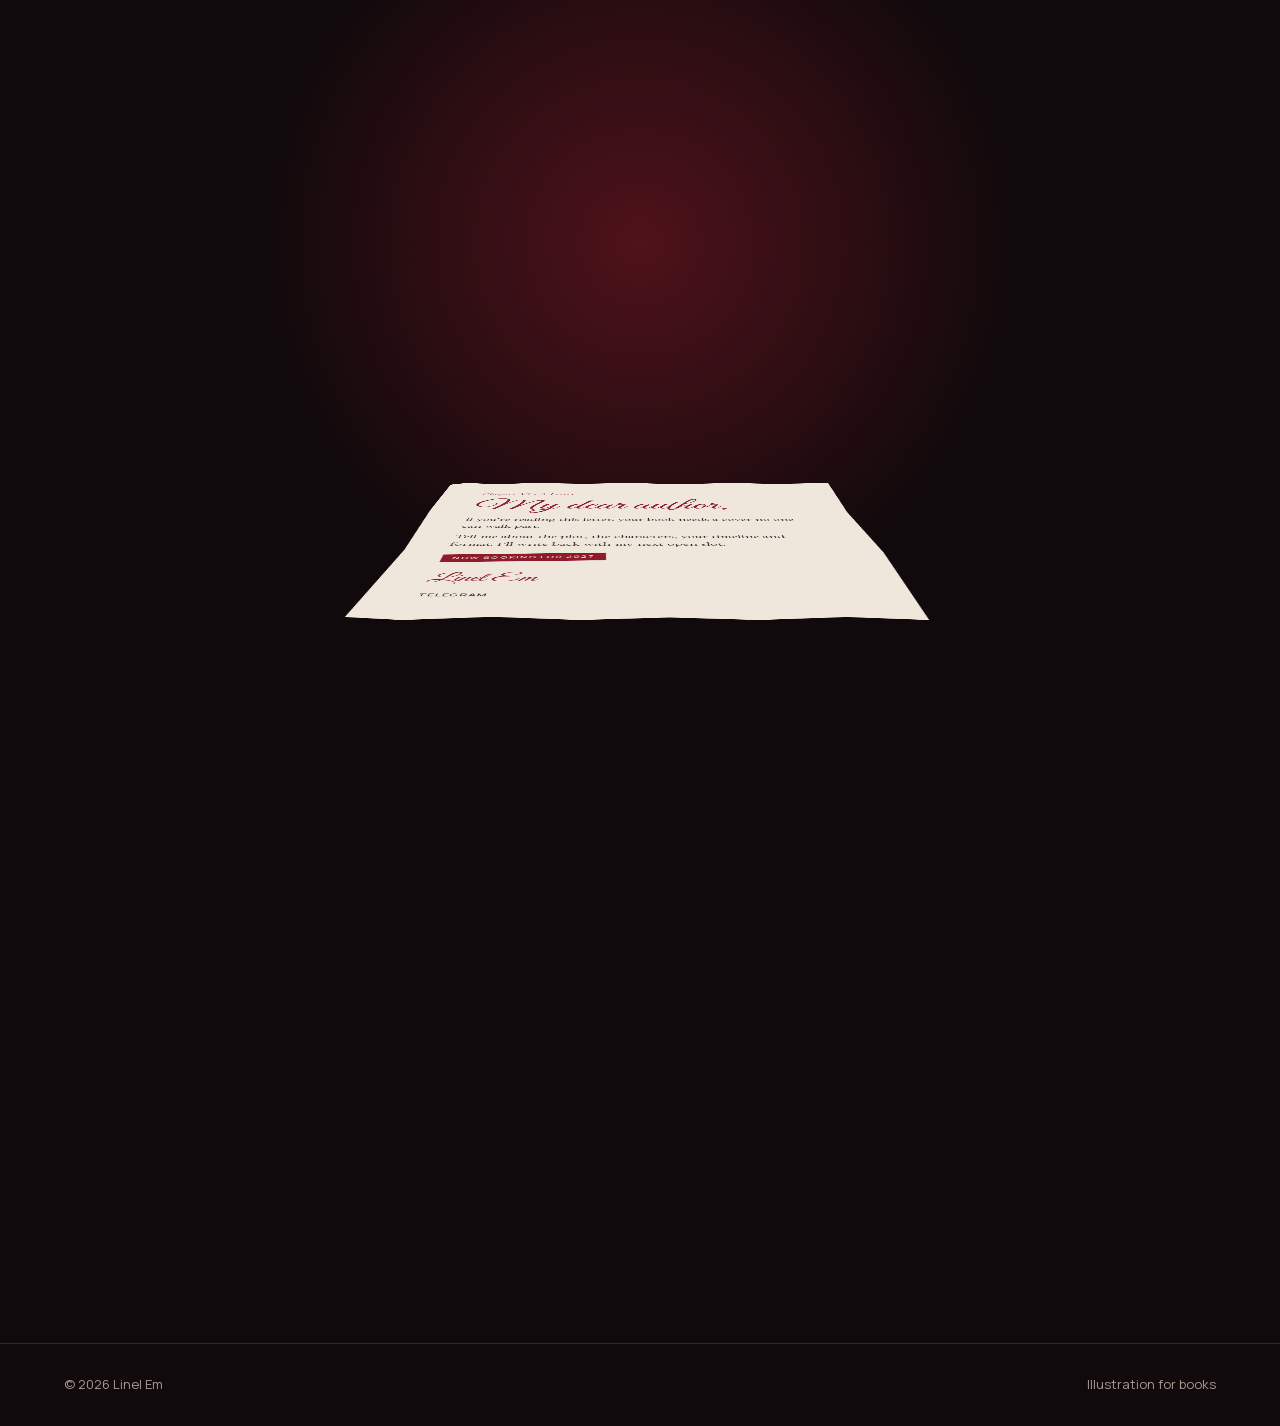
==== commit d57f4843: "Glitter card on phones: CSS-only sparkles, tilt and sheen Phones no longer run the per-frame canvas " ====
--- a/en/index.html
+++ b/en/index.html
@@ -318,7 +318,12 @@
   .gl-glare { position: absolute; inset: 0; pointer-events: none; mix-blend-mode: soft-light;
     background: radial-gradient(circle at var(--gx, 50%) var(--gy, 30%), rgba(255,255,255,.55), transparent 45%); opacity: var(--glare, .4); }
   /* phones: blend modes over a canvas that redraws every frame force a full recomposite on iOS */
-  .gl-card.lite .gl-sheen, .gl-card.lite .gl-glare { mix-blend-mode: normal; }
+  .gl-card.lite { animation: gl-sway 6s ease-in-out infinite; }
+  .gl-card.lite .gl-sheen { mix-blend-mode: normal; opacity: .1; background-position: 50% 50%; animation: gl-sheen 6s ease-in-out infinite; }
+  .gl-spk { position: absolute; translate: -50% -50%; background-size: contain; pointer-events: none; opacity: 0; animation: gl-twinkle 3s ease-in-out infinite; will-change: opacity, transform; }
+  @keyframes gl-sway { 0%, 100% { transform: rotateY(-13deg) rotateX(4deg) scale(1.02); } 50% { transform: rotateY(13deg) rotateX(-5deg) scale(1.04); } }
+  @keyframes gl-sheen { 0%, 100% { transform: translate(-22%, -10%); } 50% { transform: translate(22%, 10%); } }
+  @keyframes gl-twinkle { 0%, 55%, 100% { opacity: 0; transform: scale(.3); } 75% { opacity: 1; transform: scale(1); } }
   @media (max-width: 900px) {
     .glitter { grid-template-columns: 1fr; align-content: center; gap: 28px; }
     .gl-stage { width: 86%; }
@@ -415,7 +420,7 @@
     .seal b { font-size: 24px; }
   }
   @media (prefers-reduced-motion: reduce) {
-    .grain, .hint::after, .status i { animation: none; }
+    .grain, .hint::after, .status i, .gl-card.lite, .gl-card.lite .gl-sheen { animation: none; }
   }
 </style>
 </head>
@@ -765,7 +770,7 @@
         const i = (y * oc.width + x) * 4, l = .3 * d[i] + .59 * d[i + 1] + .11 * d[i + 2];
         if (l > 175) bright.push([x / oc.width, y / oc.height, l]);
       }
-      const n = lite ? 1100 : 4500; pts = [];
+      const n = lite ? 110 : 4500; pts = [];
       for (let i = 0; i < n; i++) {
         const useBright = bright.length && Math.random() < .8, b = useBright ? bright[Math.floor(Math.random() * bright.length)] : [Math.random(), Math.random(), 150];
         pts.push({ x: b[0], y: b[1], ph: Math.random() * 6.28, sp: .6 + Math.random() * 2.2, sz: .3 + Math.random() * .7, warm: Math.random() < .25 });
@@ -812,7 +817,21 @@
       draw(reduce ? t * .3 : t);
       if (visible) raf = requestAnimationFrame(loop);
     };
-    const start = () => { if (!pts.length) sample(); size(); cancelAnimationFrame(raf); raf = requestAnimationFrame(loop); };
+    // phones: no per-frame JS at all. Sparkles become a few dozen sprites twinkling on CSS animations (opacity/scale run on the GPU),
+    // the tilt and the sheen are CSS keyframes too, so nothing waits on the main thread
+    let built = false;
+    const buildLite = () => {
+      if (built) return; built = true; sample();
+      const urls = [cool.toDataURL(), warm.toDataURL()], frag = document.createDocumentFragment();
+      pts.forEach((p) => {
+        const s = document.createElement('i'), sz = Math.round(10 + p.sz * 22);
+        s.className = 'gl-spk';
+        s.style.cssText = `left:${(p.x * 100).toFixed(2)}%;top:${(p.y * 100).toFixed(2)}%;width:${sz}px;height:${sz}px;background-image:url(${urls[p.warm ? 1 : 0]});animation-duration:${(1.4 + 3 / p.sp).toFixed(2)}s;animation-delay:-${(Math.random() * 4).toFixed(2)}s`;
+        frag.appendChild(s);
+      });
+      card.appendChild(frag); cv.remove(); glare.remove();
+    };
+    const start = () => { if (lite) return buildLite(); if (!pts.length) sample(); size(); cancelAnimationFrame(raf); raf = requestAnimationFrame(loop); };
     new IntersectionObserver(([e]) => { visible = e.isIntersecting; if (visible && img.complete && img.naturalWidth) start(); }, { rootMargin: '100px' }).observe(sec);
     img.addEventListener('load', () => { if (visible) start(); });
     addEventListener('resize', () => { if (visible) size(); });
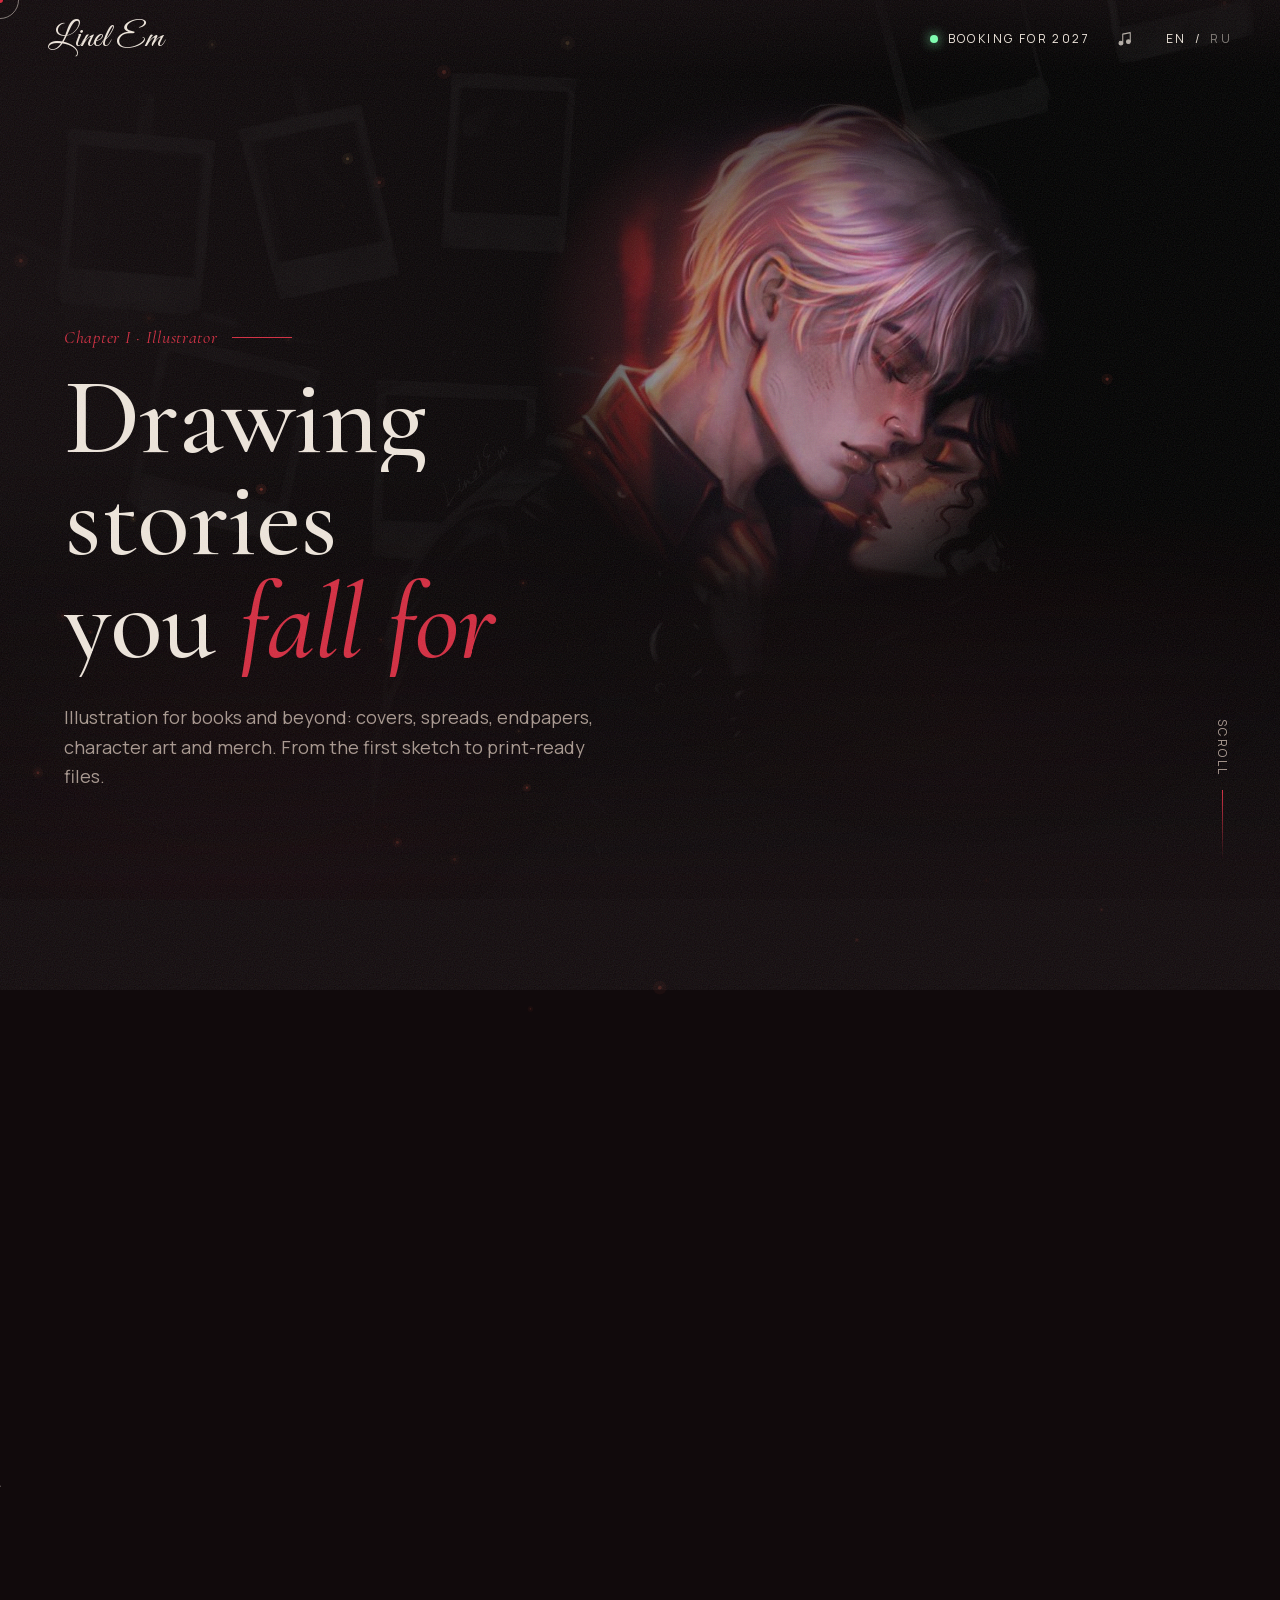
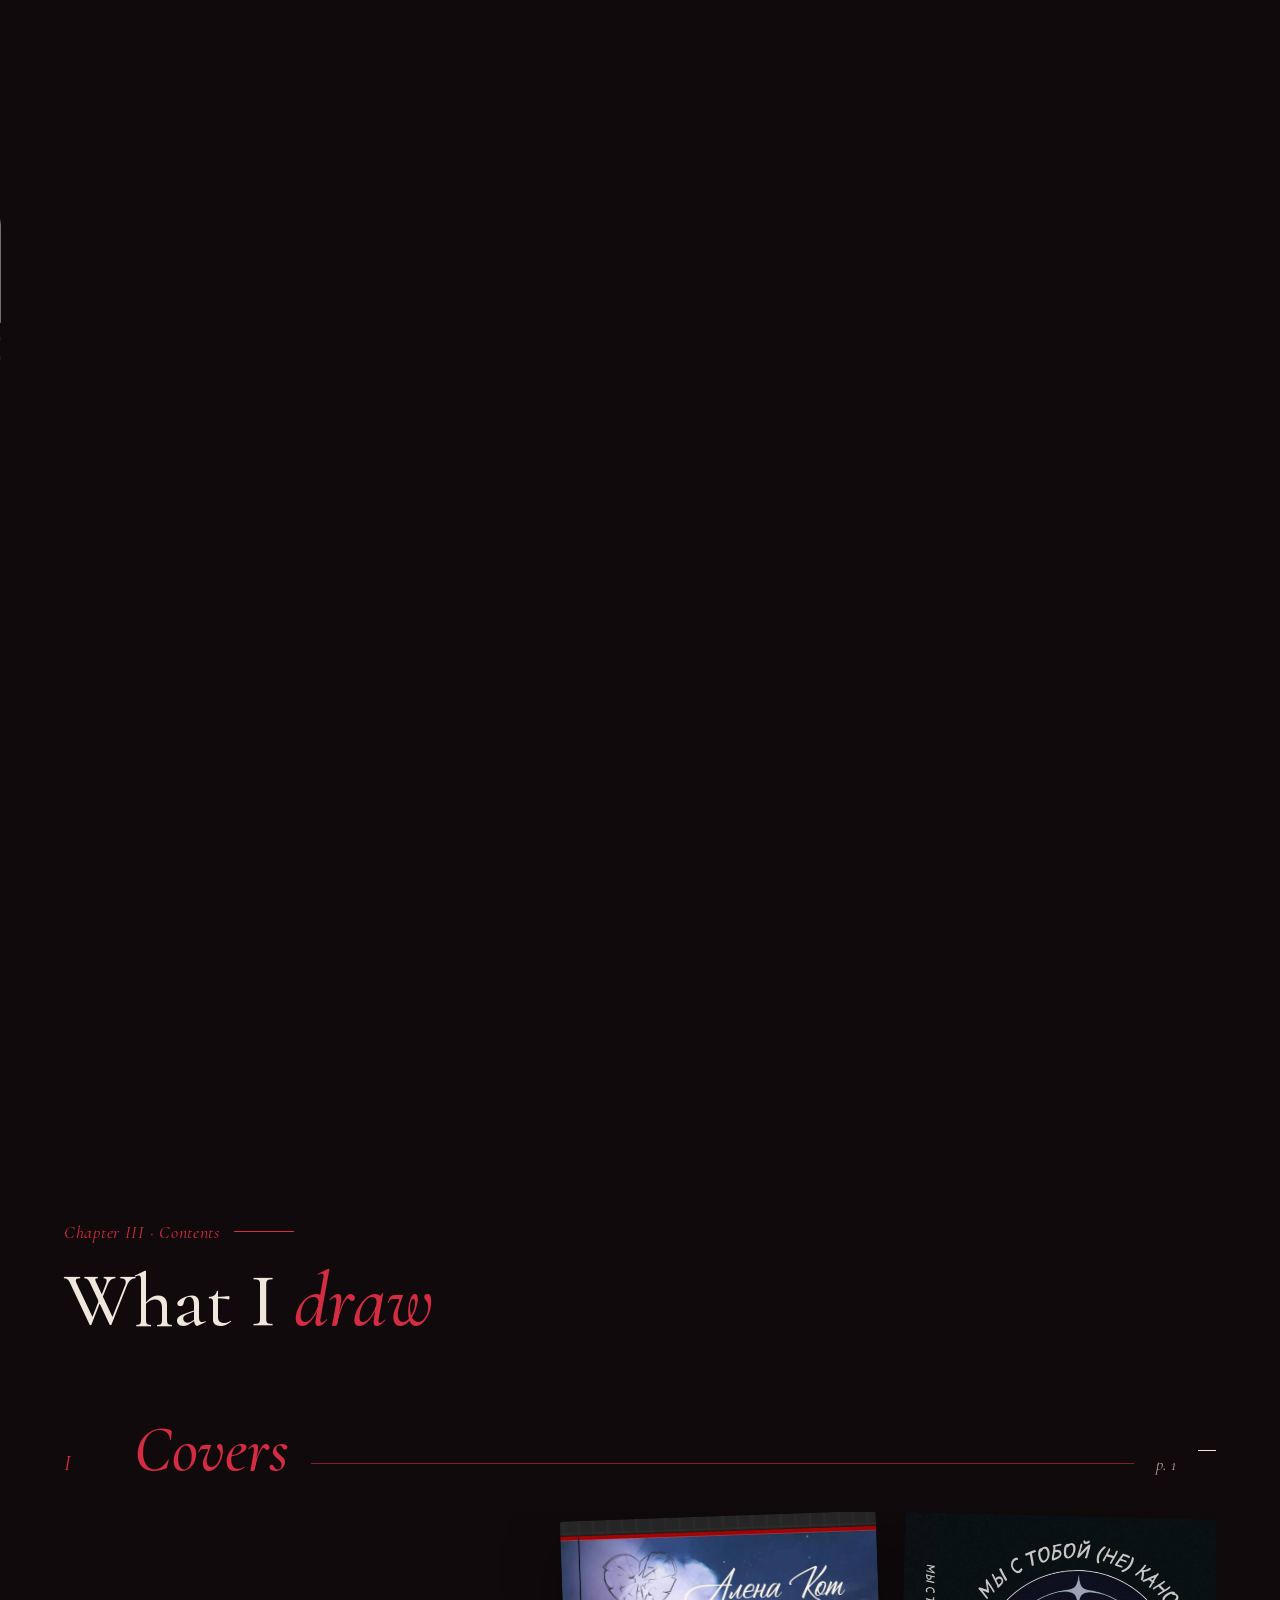
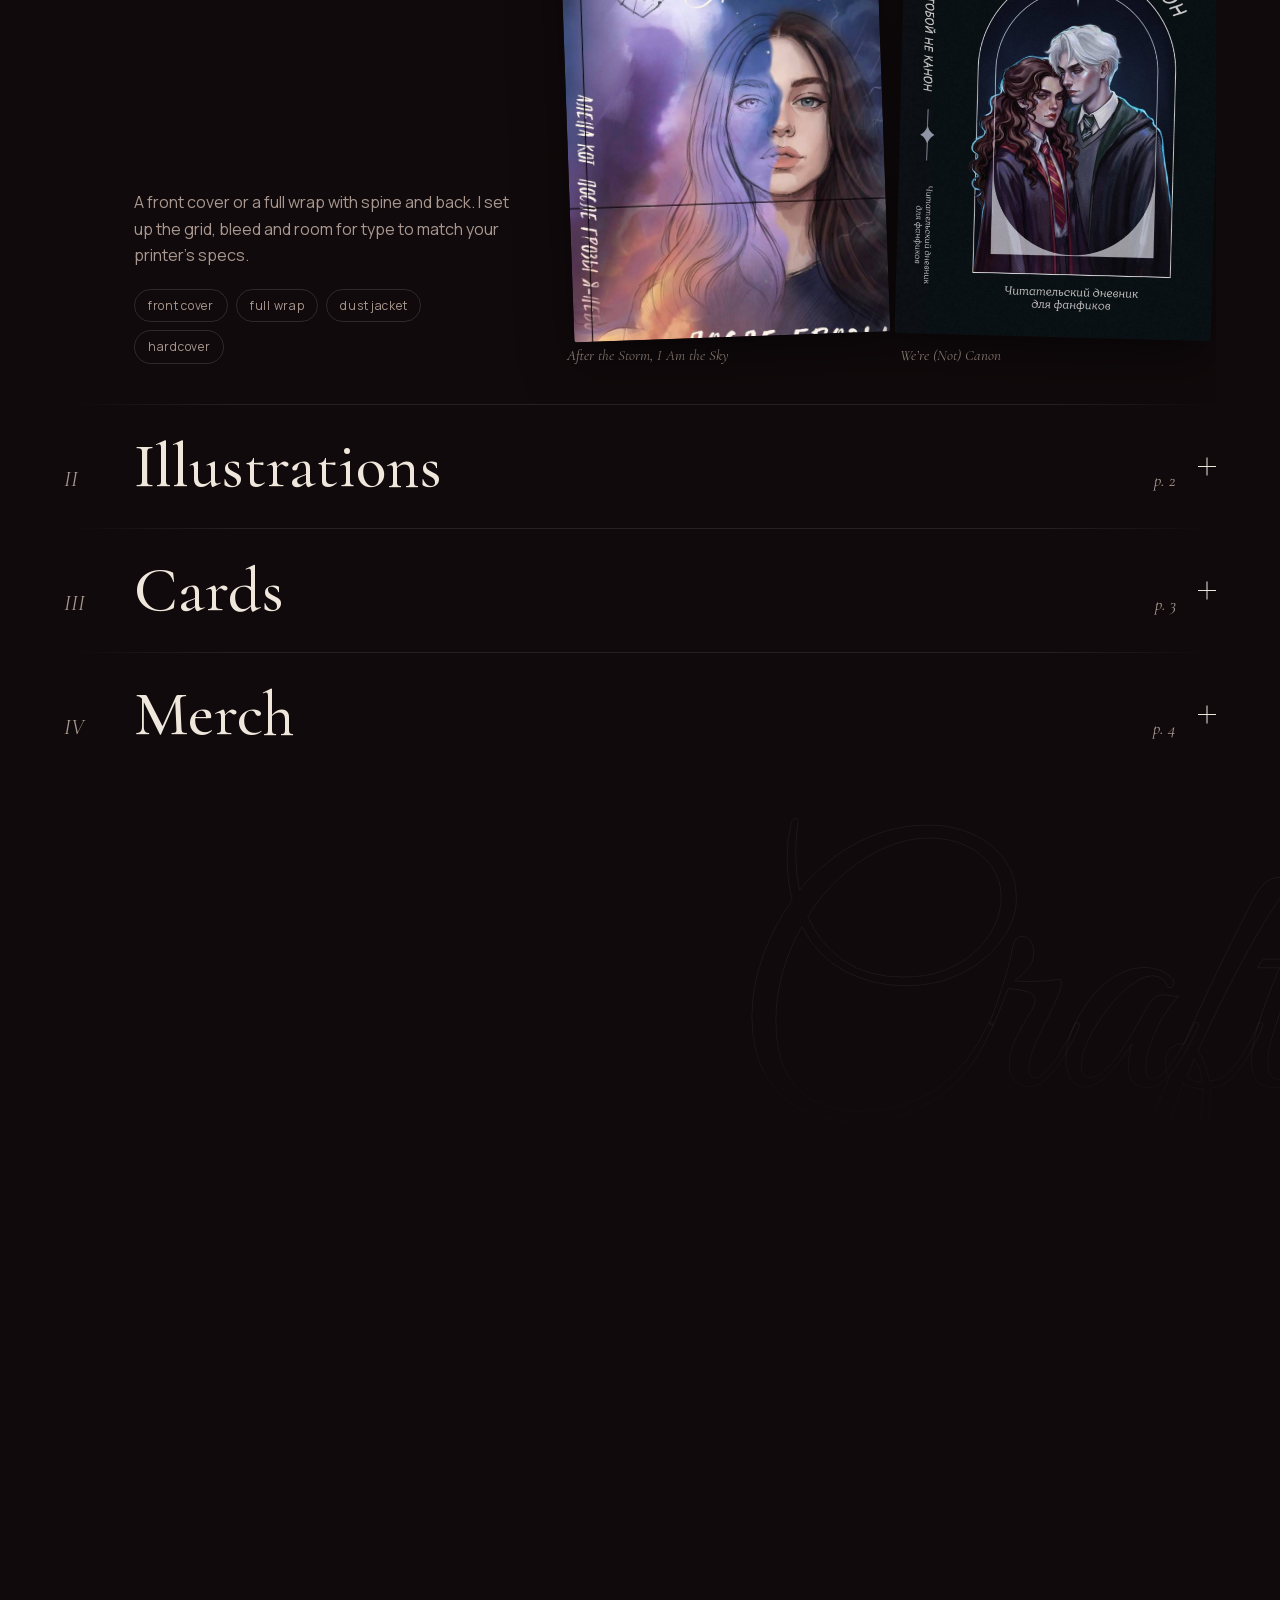
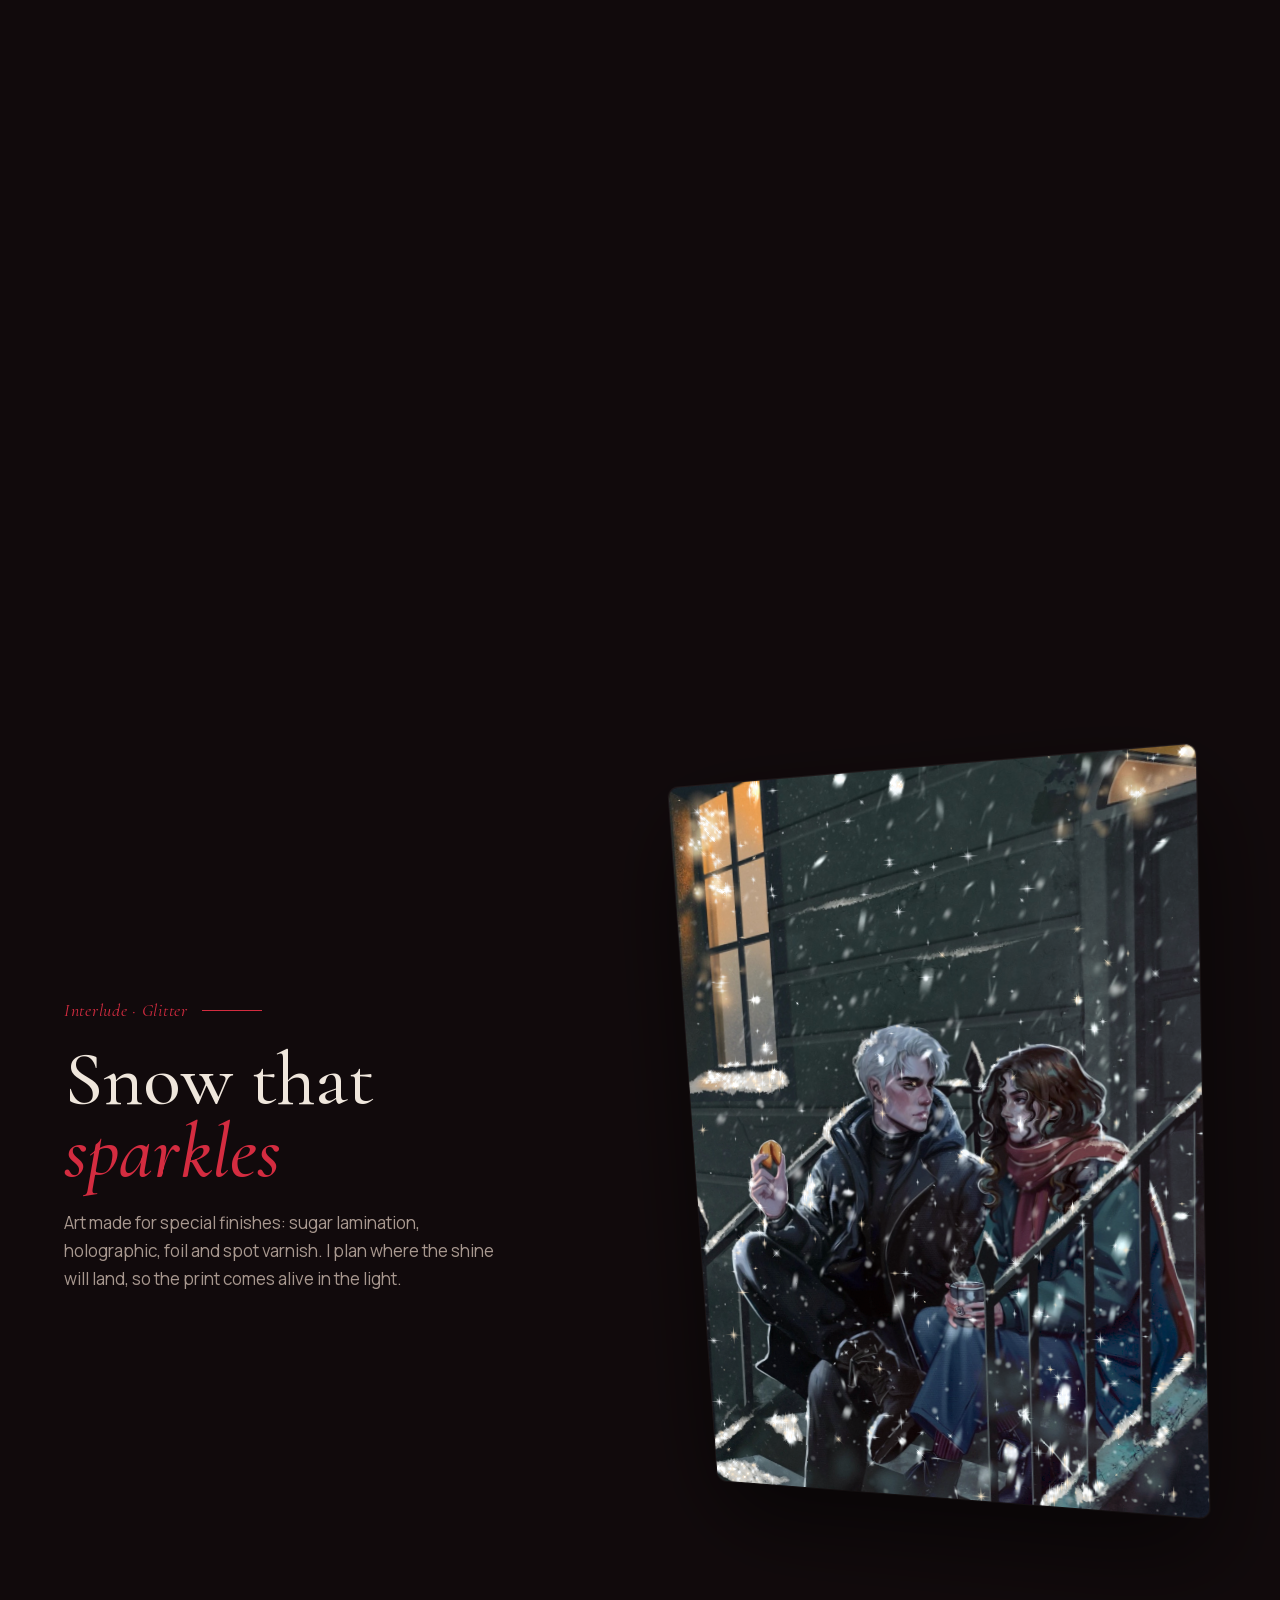
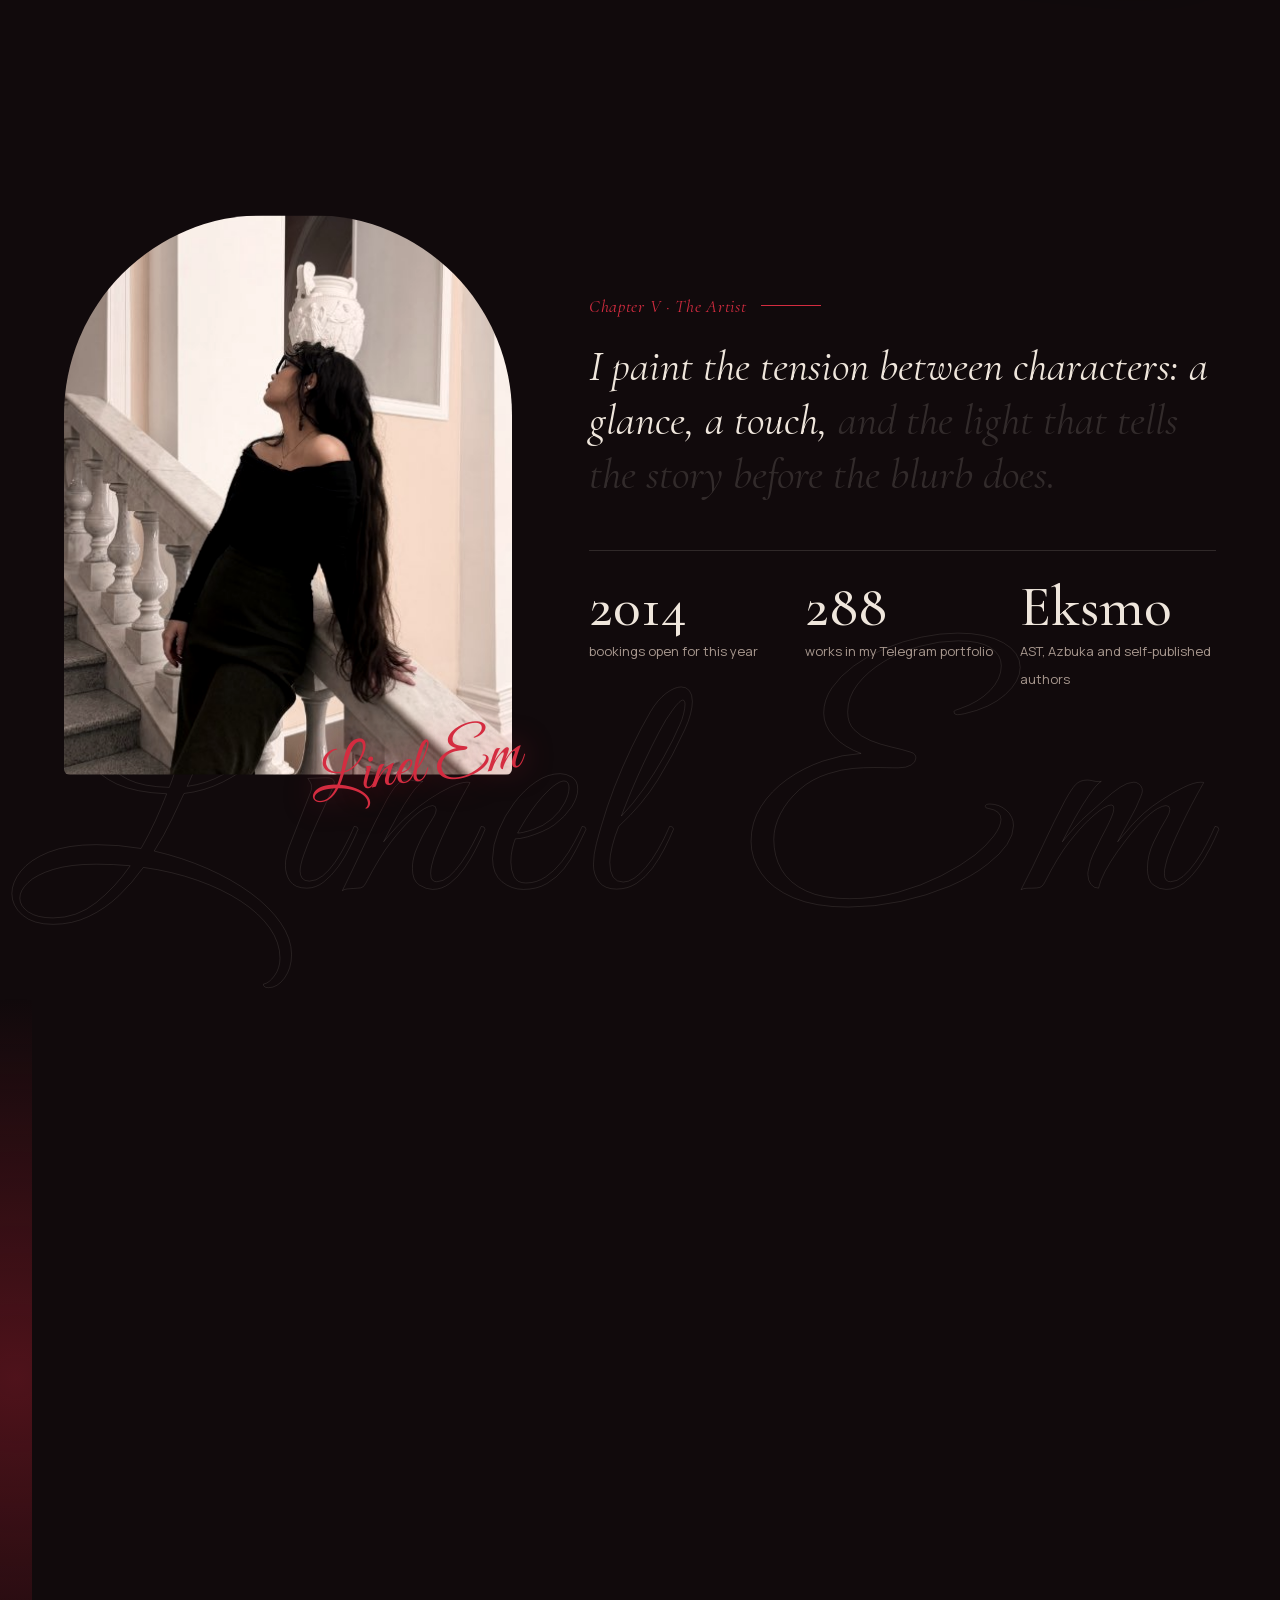
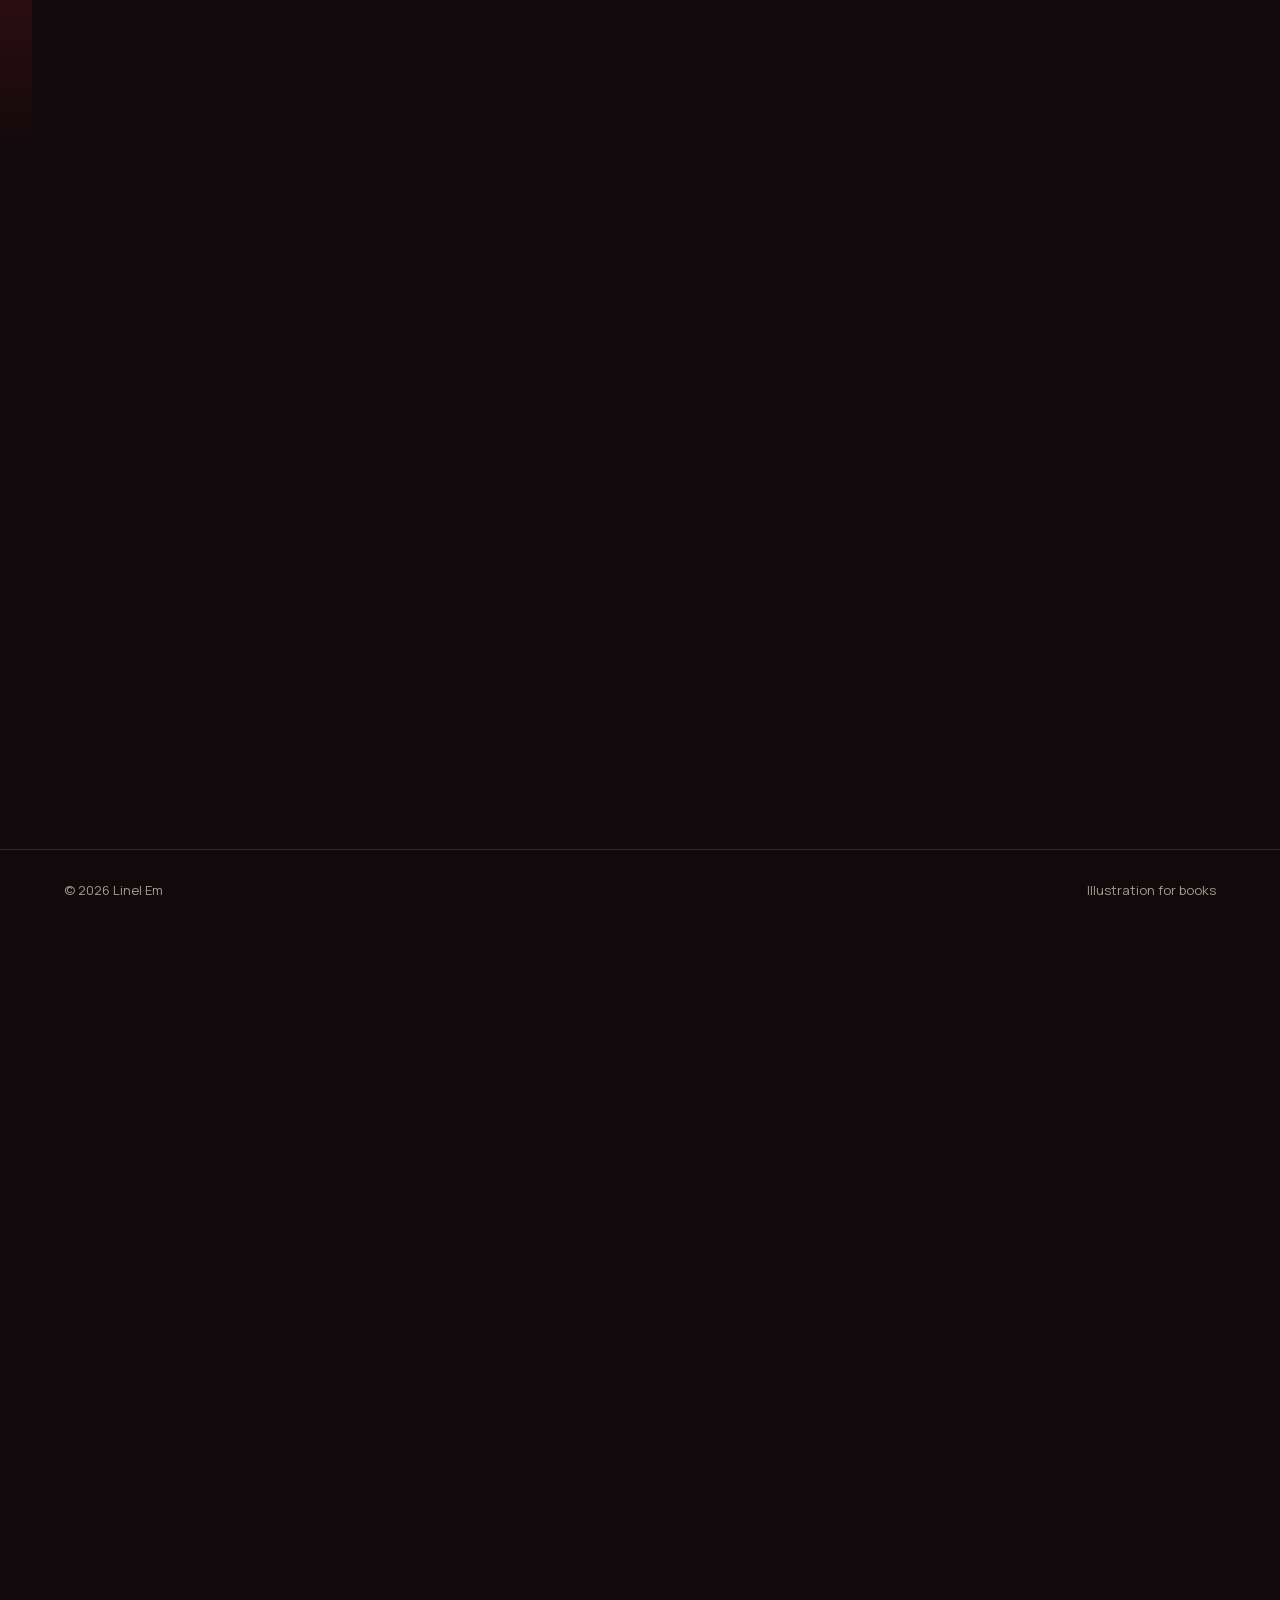
==== commit 6d1b1471: "Glitter card on phones: more, finer sparkles; no sliding sheen Co-Authored-By: Claude Opus 5.5 <nore" ====
--- a/en/index.html
+++ b/en/index.html
@@ -319,11 +319,9 @@
     background: radial-gradient(circle at var(--gx, 50%) var(--gy, 30%), rgba(255,255,255,.55), transparent 45%); opacity: var(--glare, .4); }
   /* phones: blend modes over a canvas that redraws every frame force a full recomposite on iOS */
   .gl-card.lite { animation: gl-sway 6s ease-in-out infinite; }
-  .gl-card.lite .gl-sheen { mix-blend-mode: normal; opacity: .1; background-position: 50% 50%; animation: gl-sheen 6s ease-in-out infinite; }
   .gl-spk { position: absolute; translate: -50% -50%; background-size: contain; pointer-events: none; opacity: 0; animation: gl-twinkle 3s ease-in-out infinite; will-change: opacity, transform; }
   @keyframes gl-sway { 0%, 100% { transform: rotateY(-13deg) rotateX(4deg) scale(1.02); } 50% { transform: rotateY(13deg) rotateX(-5deg) scale(1.04); } }
-  @keyframes gl-sheen { 0%, 100% { transform: translate(-22%, -10%); } 50% { transform: translate(22%, 10%); } }
-  @keyframes gl-twinkle { 0%, 55%, 100% { opacity: 0; transform: scale(.3); } 75% { opacity: 1; transform: scale(1); } }
+  @keyframes gl-twinkle { 0%, 40%, 100% { opacity: 0; transform: scale(.3); } 70% { opacity: 1; transform: scale(1); } }
   @media (max-width: 900px) {
     .glitter { grid-template-columns: 1fr; align-content: center; gap: 28px; }
     .gl-stage { width: 86%; }
@@ -420,7 +418,7 @@
     .seal b { font-size: 24px; }
   }
   @media (prefers-reduced-motion: reduce) {
-    .grain, .hint::after, .status i, .gl-card.lite, .gl-card.lite .gl-sheen { animation: none; }
+    .grain, .hint::after, .status i, .gl-card.lite { animation: none; }
   }
 </style>
 </head>
@@ -770,7 +768,7 @@
         const i = (y * oc.width + x) * 4, l = .3 * d[i] + .59 * d[i + 1] + .11 * d[i + 2];
         if (l > 175) bright.push([x / oc.width, y / oc.height, l]);
       }
-      const n = lite ? 110 : 4500; pts = [];
+      const n = lite ? 260 : 4500; pts = [];
       for (let i = 0; i < n; i++) {
         const useBright = bright.length && Math.random() < .8, b = useBright ? bright[Math.floor(Math.random() * bright.length)] : [Math.random(), Math.random(), 150];
         pts.push({ x: b[0], y: b[1], ph: Math.random() * 6.28, sp: .6 + Math.random() * 2.2, sz: .3 + Math.random() * .7, warm: Math.random() < .25 });
@@ -824,12 +822,12 @@
       if (built) return; built = true; sample();
       const urls = [cool.toDataURL(), warm.toDataURL()], frag = document.createDocumentFragment();
       pts.forEach((p) => {
-        const s = document.createElement('i'), sz = Math.round(10 + p.sz * 22);
+        const s = document.createElement('i'), sz = Math.round(8 + p.sz * 12);
         s.className = 'gl-spk';
         s.style.cssText = `left:${(p.x * 100).toFixed(2)}%;top:${(p.y * 100).toFixed(2)}%;width:${sz}px;height:${sz}px;background-image:url(${urls[p.warm ? 1 : 0]});animation-duration:${(1.4 + 3 / p.sp).toFixed(2)}s;animation-delay:-${(Math.random() * 4).toFixed(2)}s`;
         frag.appendChild(s);
       });
-      card.appendChild(frag); cv.remove(); glare.remove();
+      card.appendChild(frag); cv.remove(); glare.remove(); sheen.remove();
     };
     const start = () => { if (lite) return buildLite(); if (!pts.length) sample(); size(); cancelAnimationFrame(raf); raf = requestAnimationFrame(loop); };
     new IntersectionObserver(([e]) => { visible = e.isIntersecting; if (visible && img.complete && img.naturalWidth) start(); }, { rootMargin: '100px' }).observe(sec);
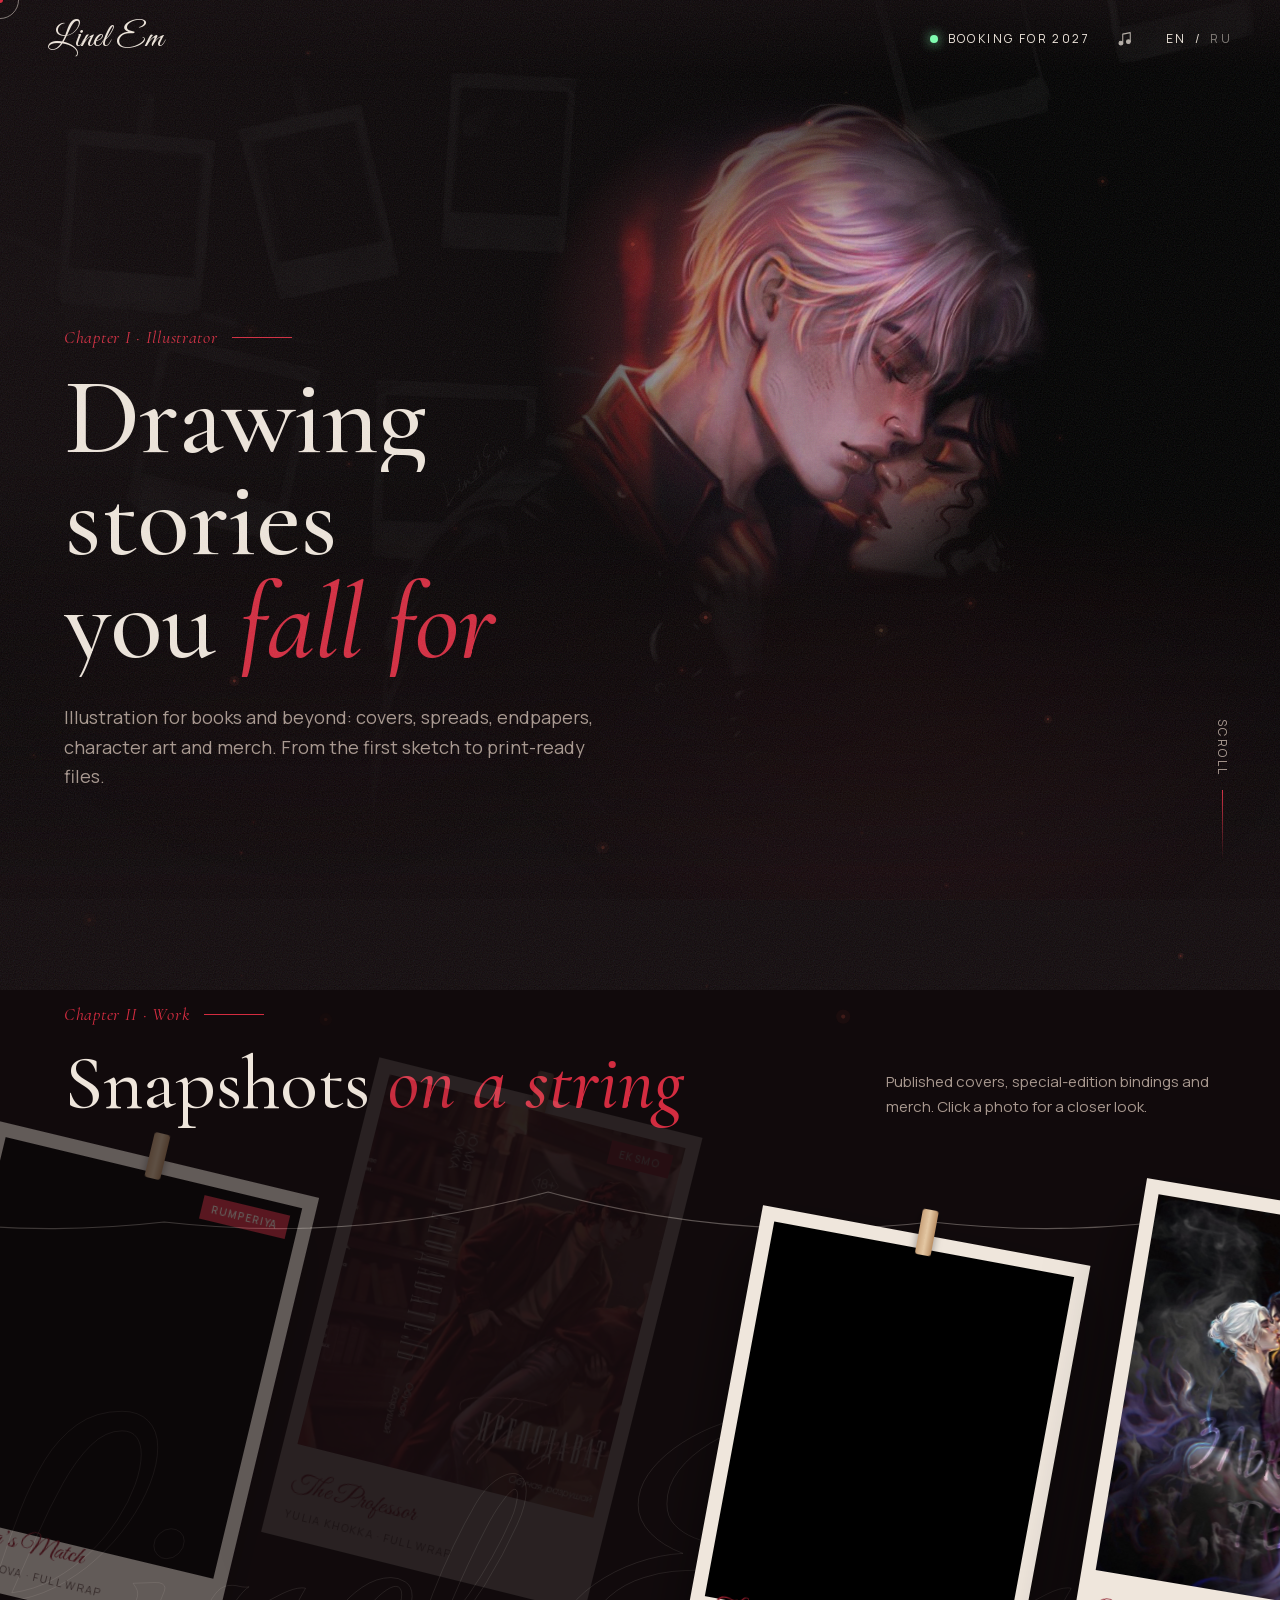
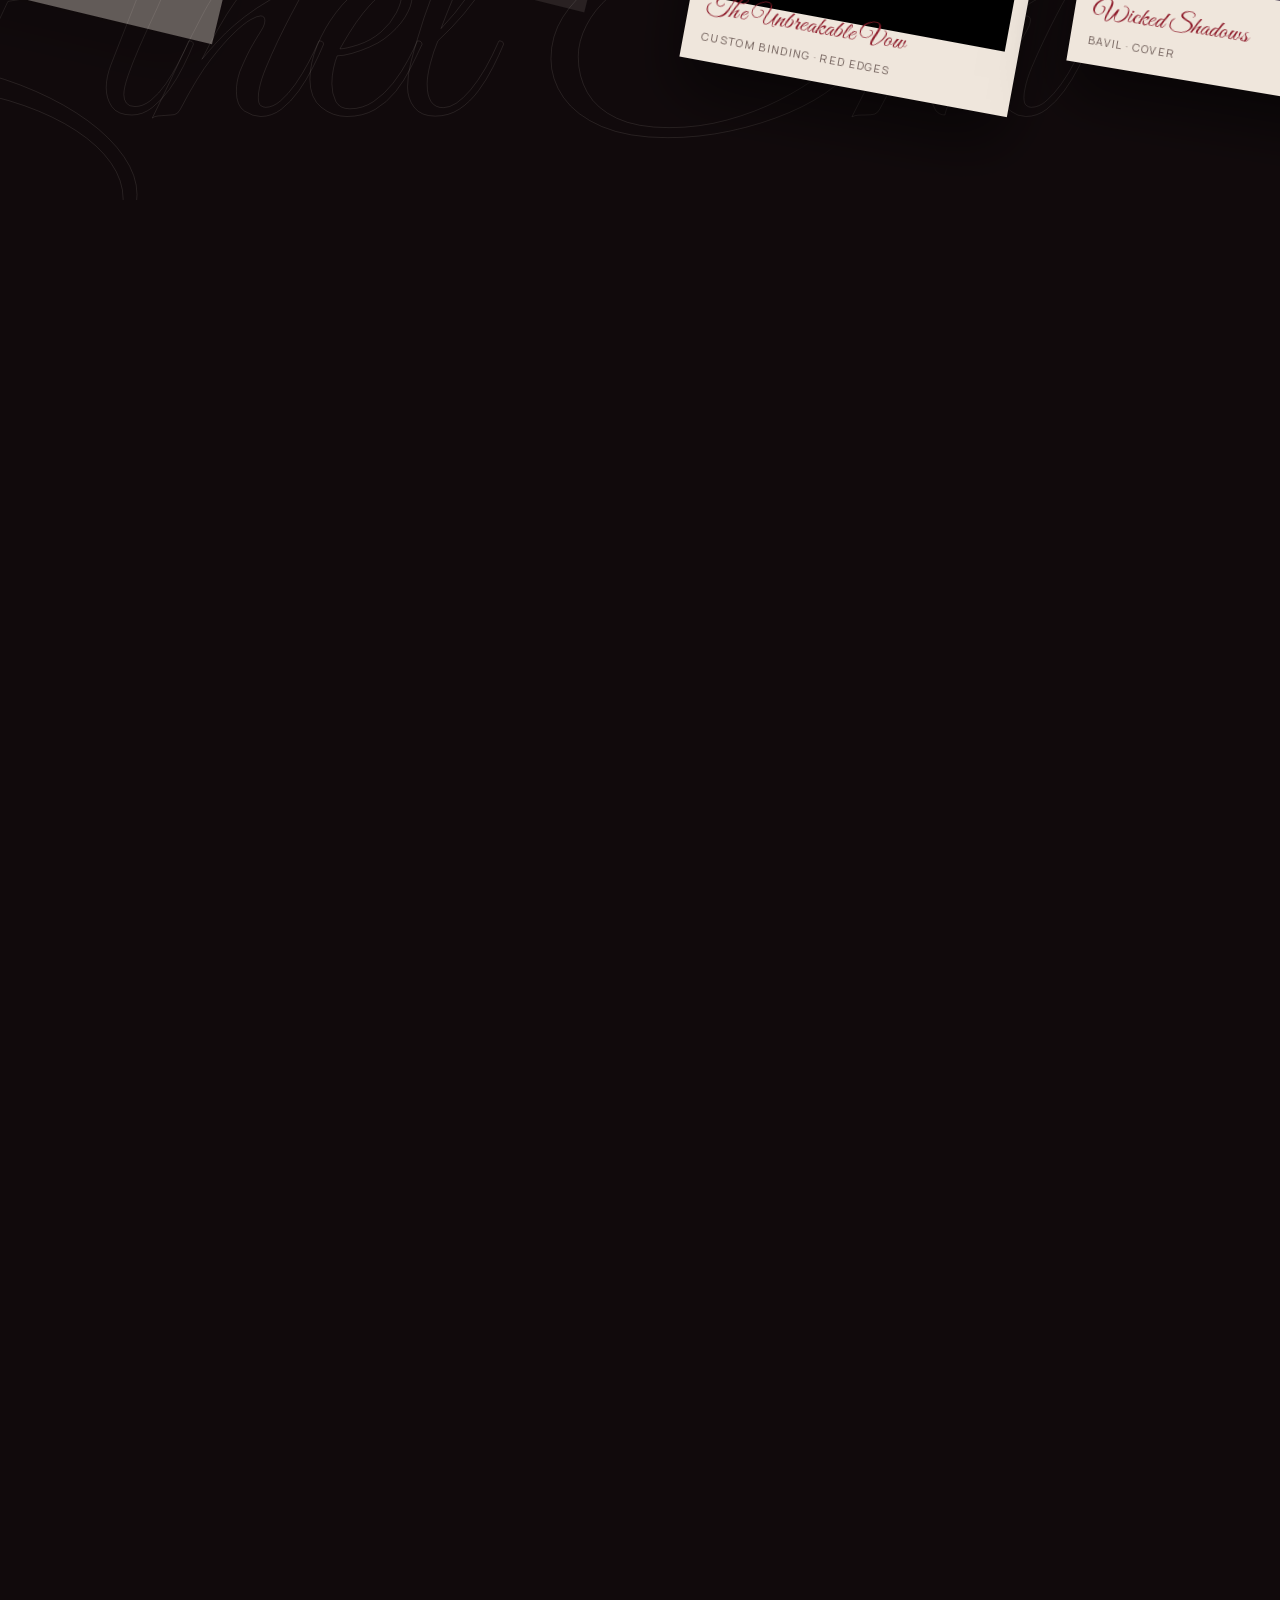
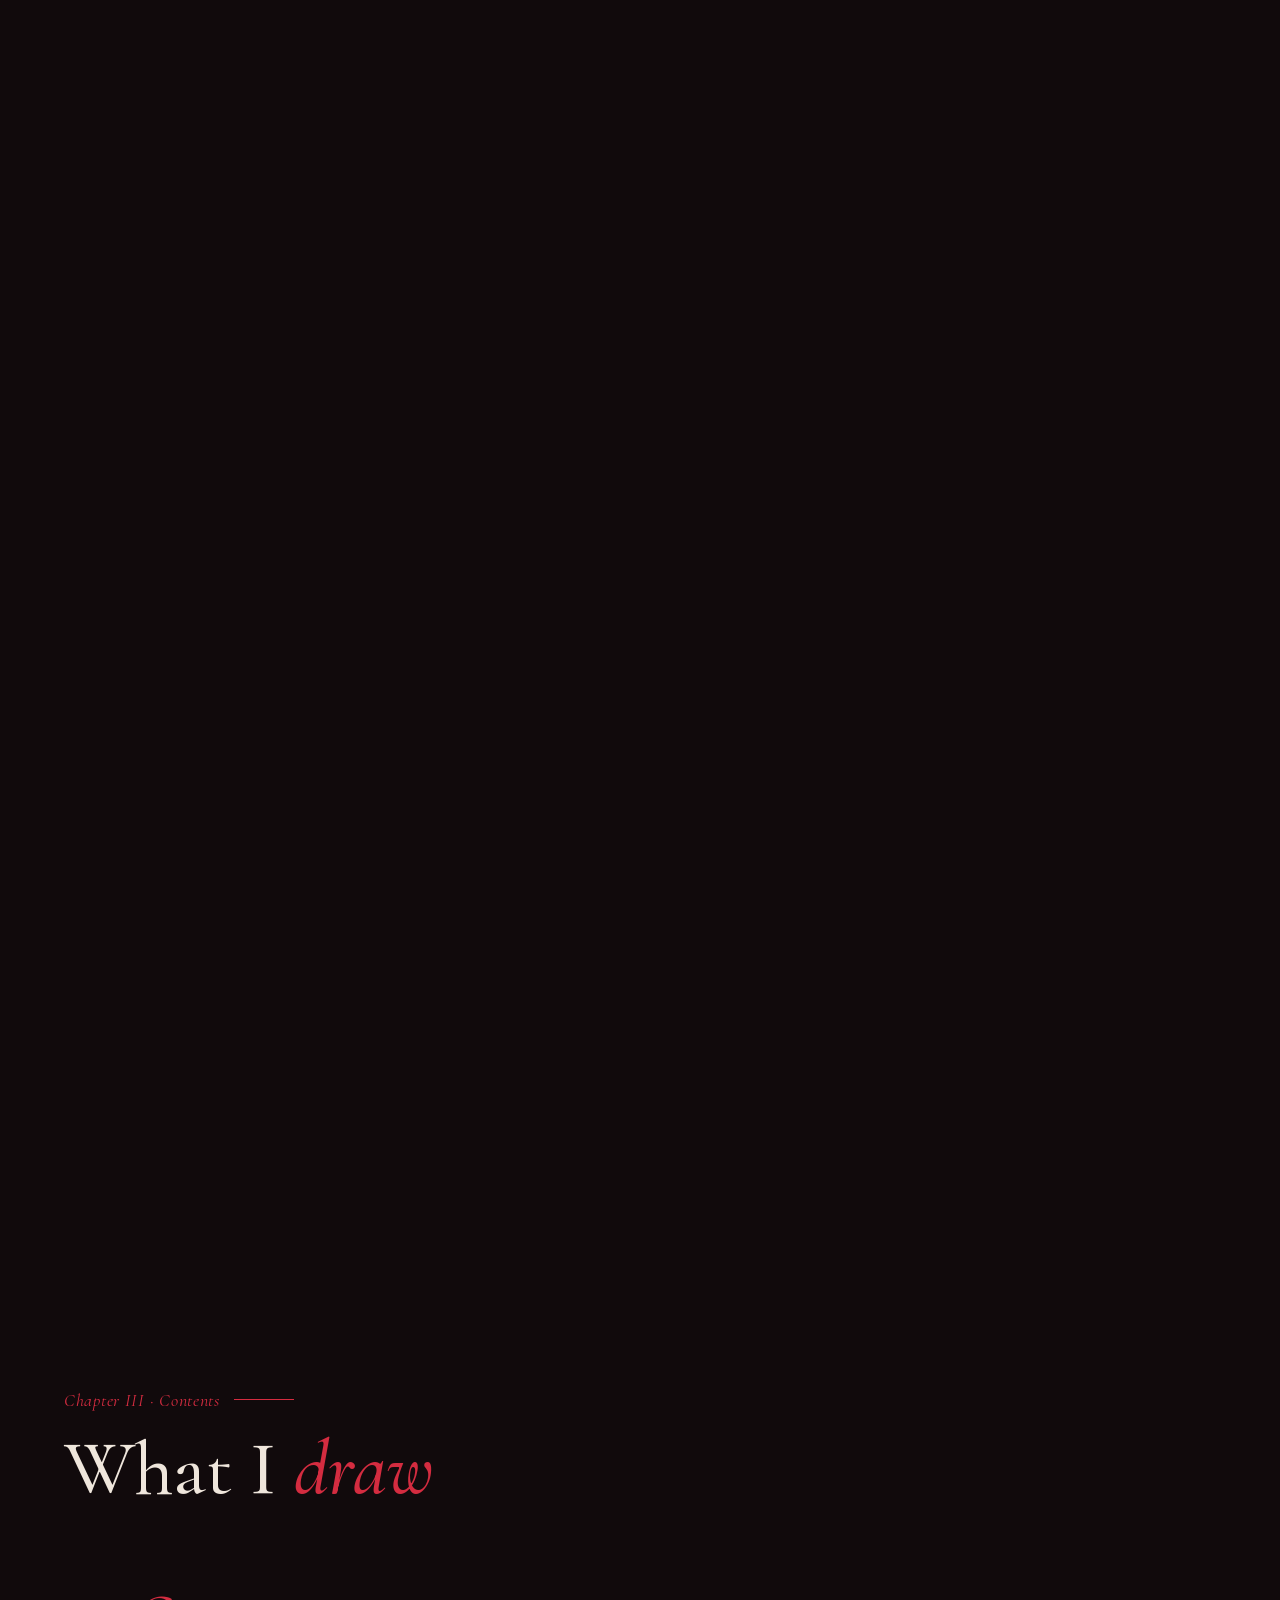
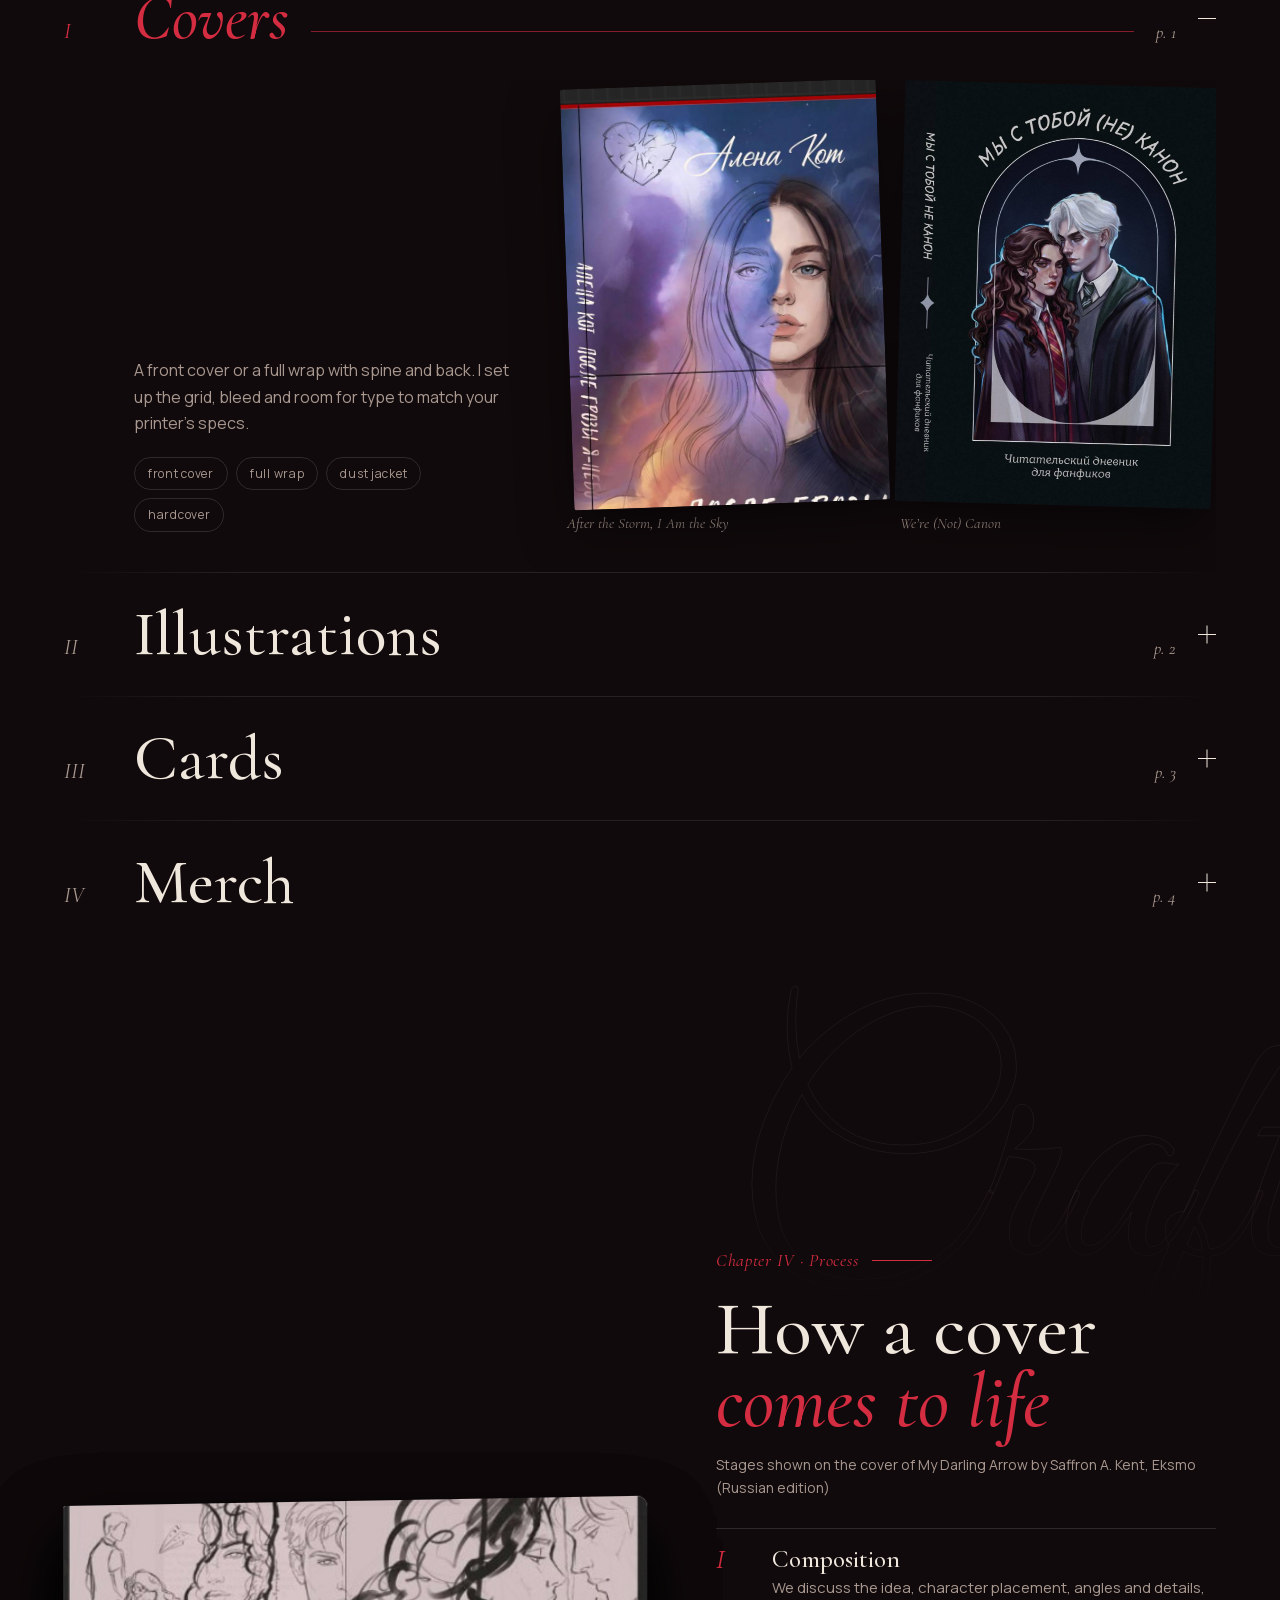
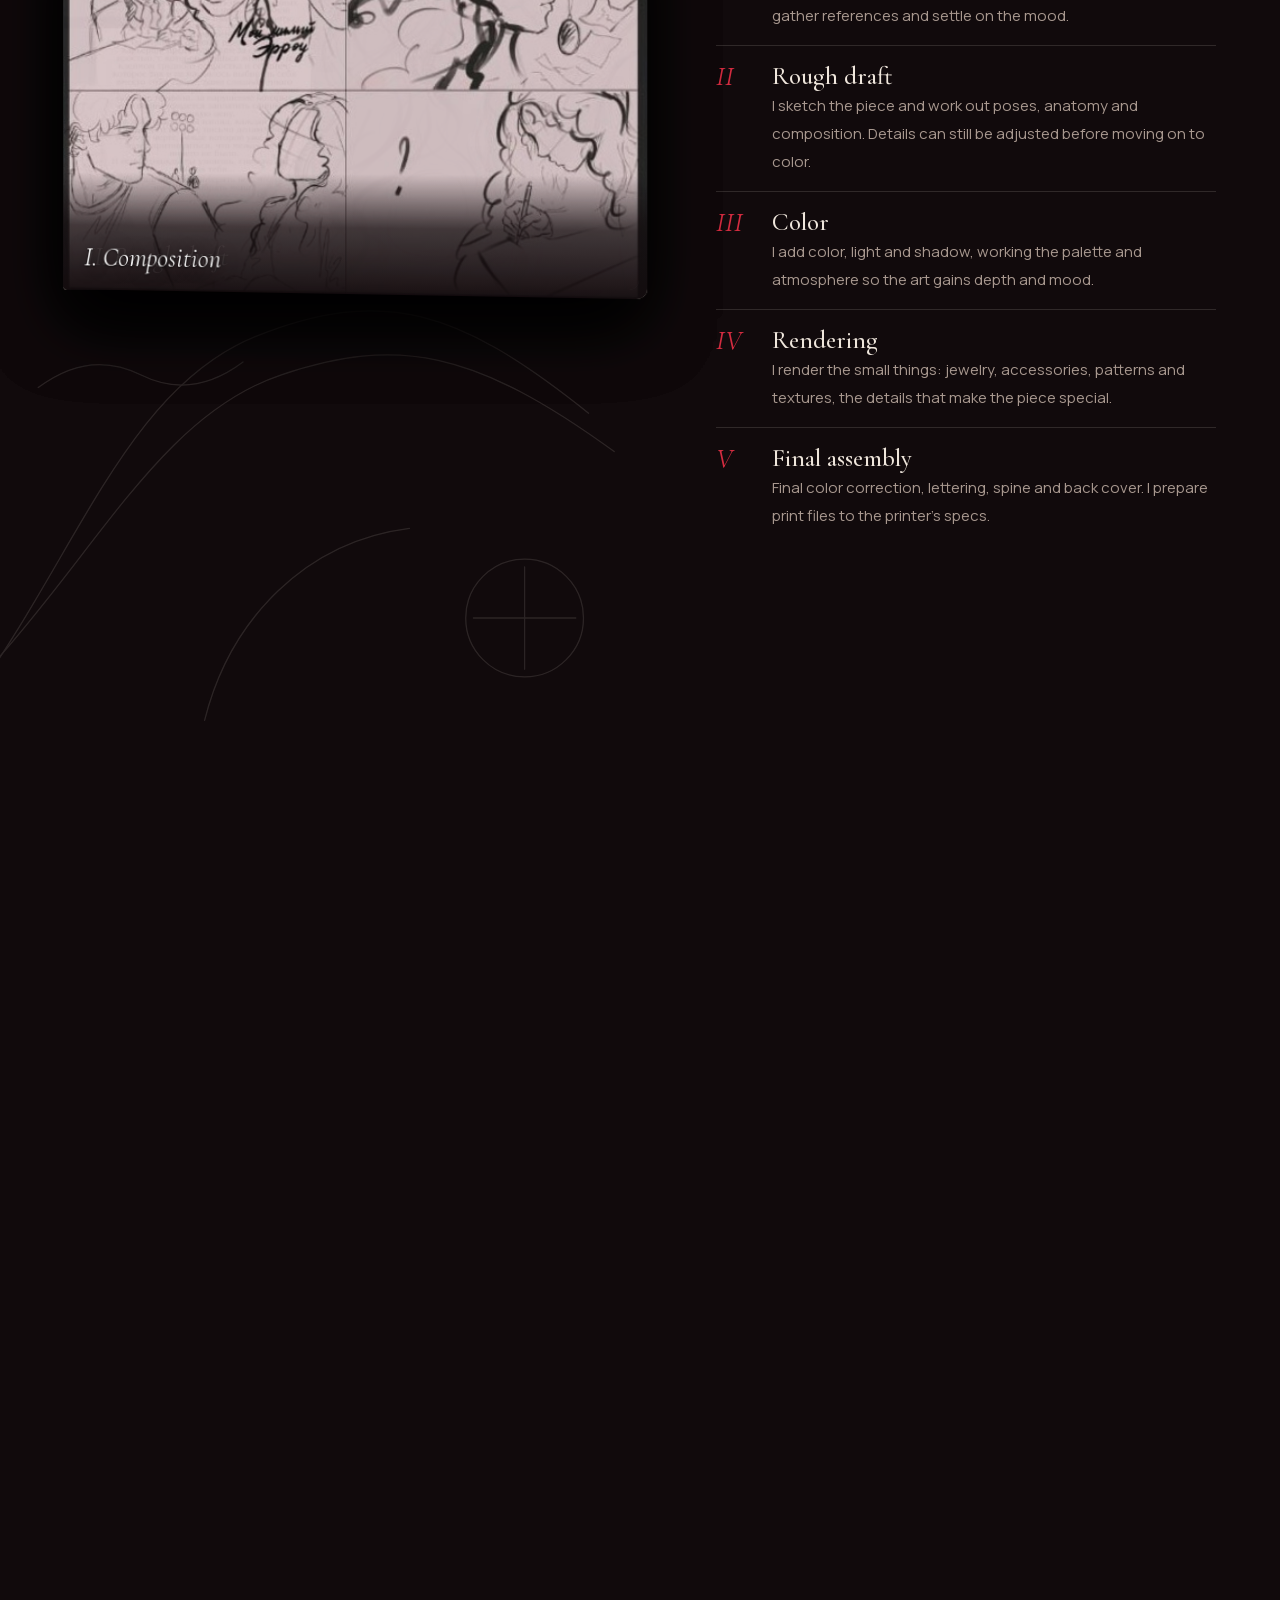
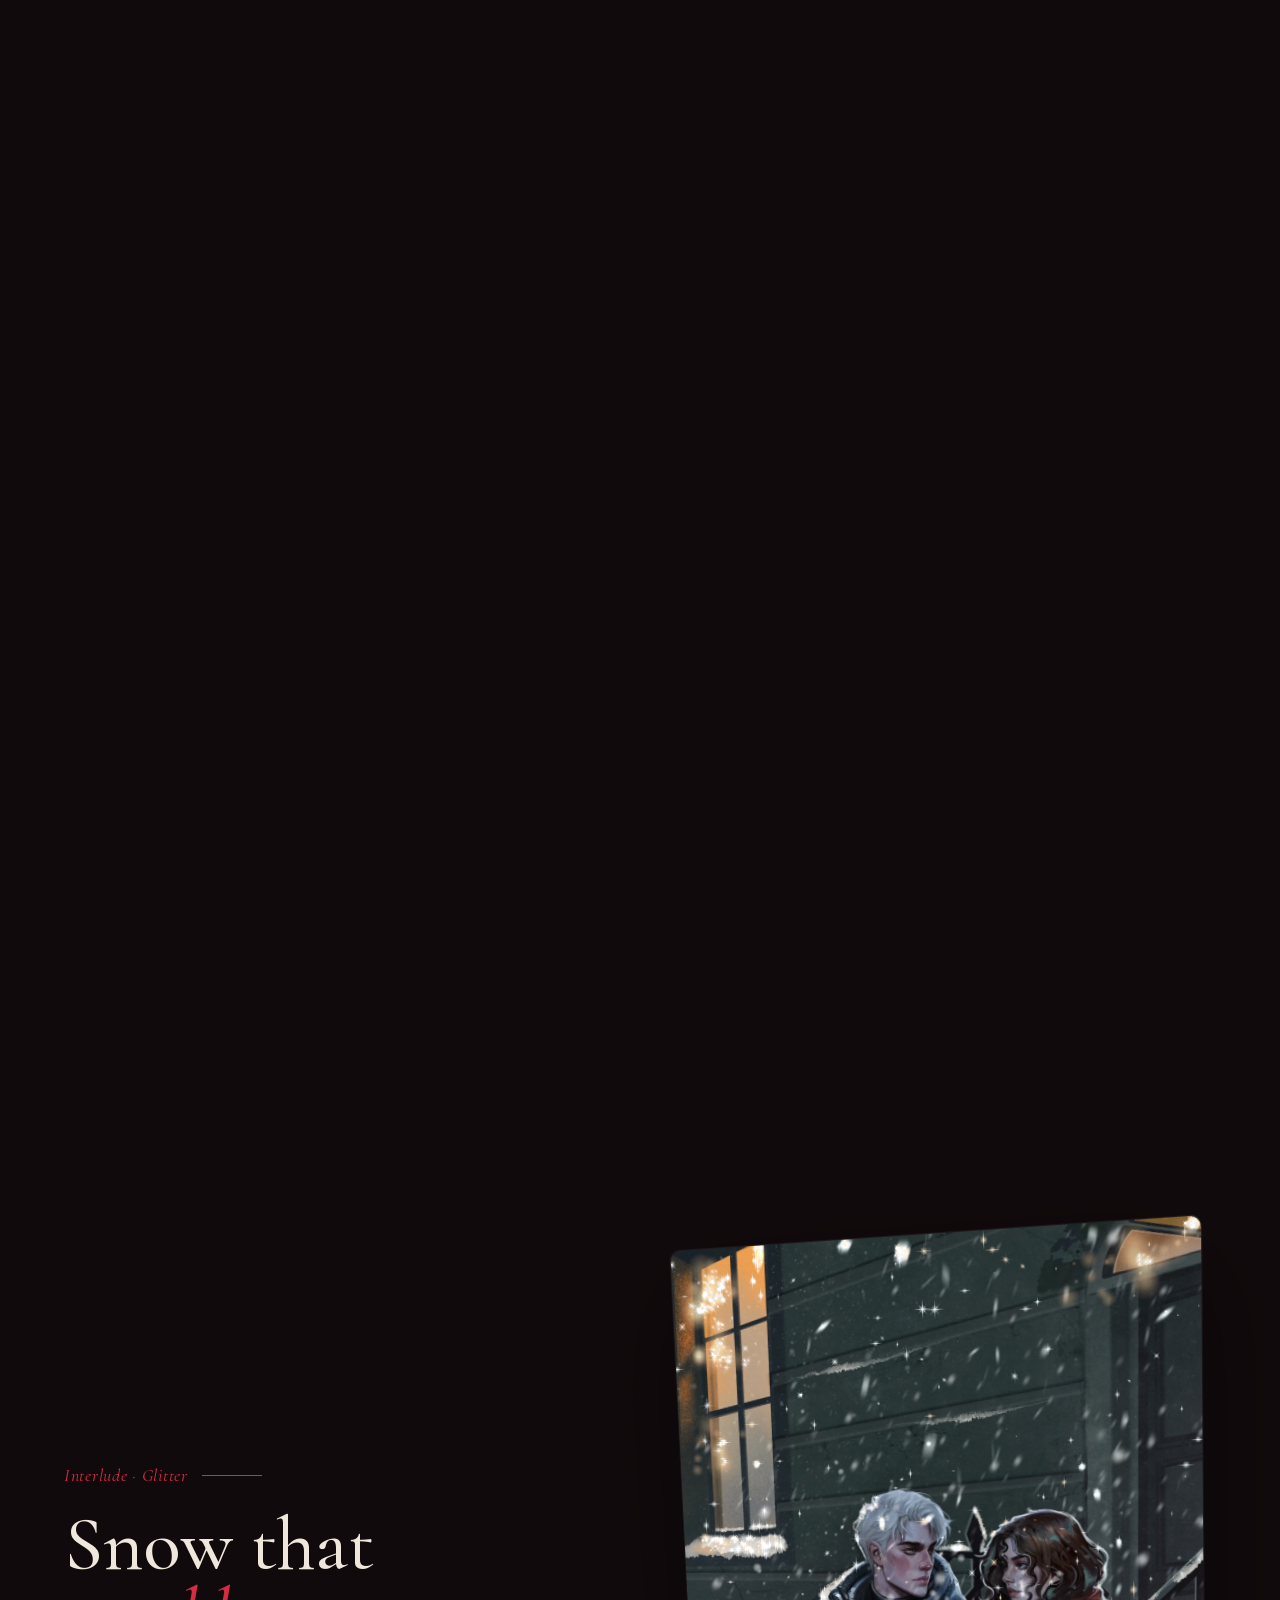
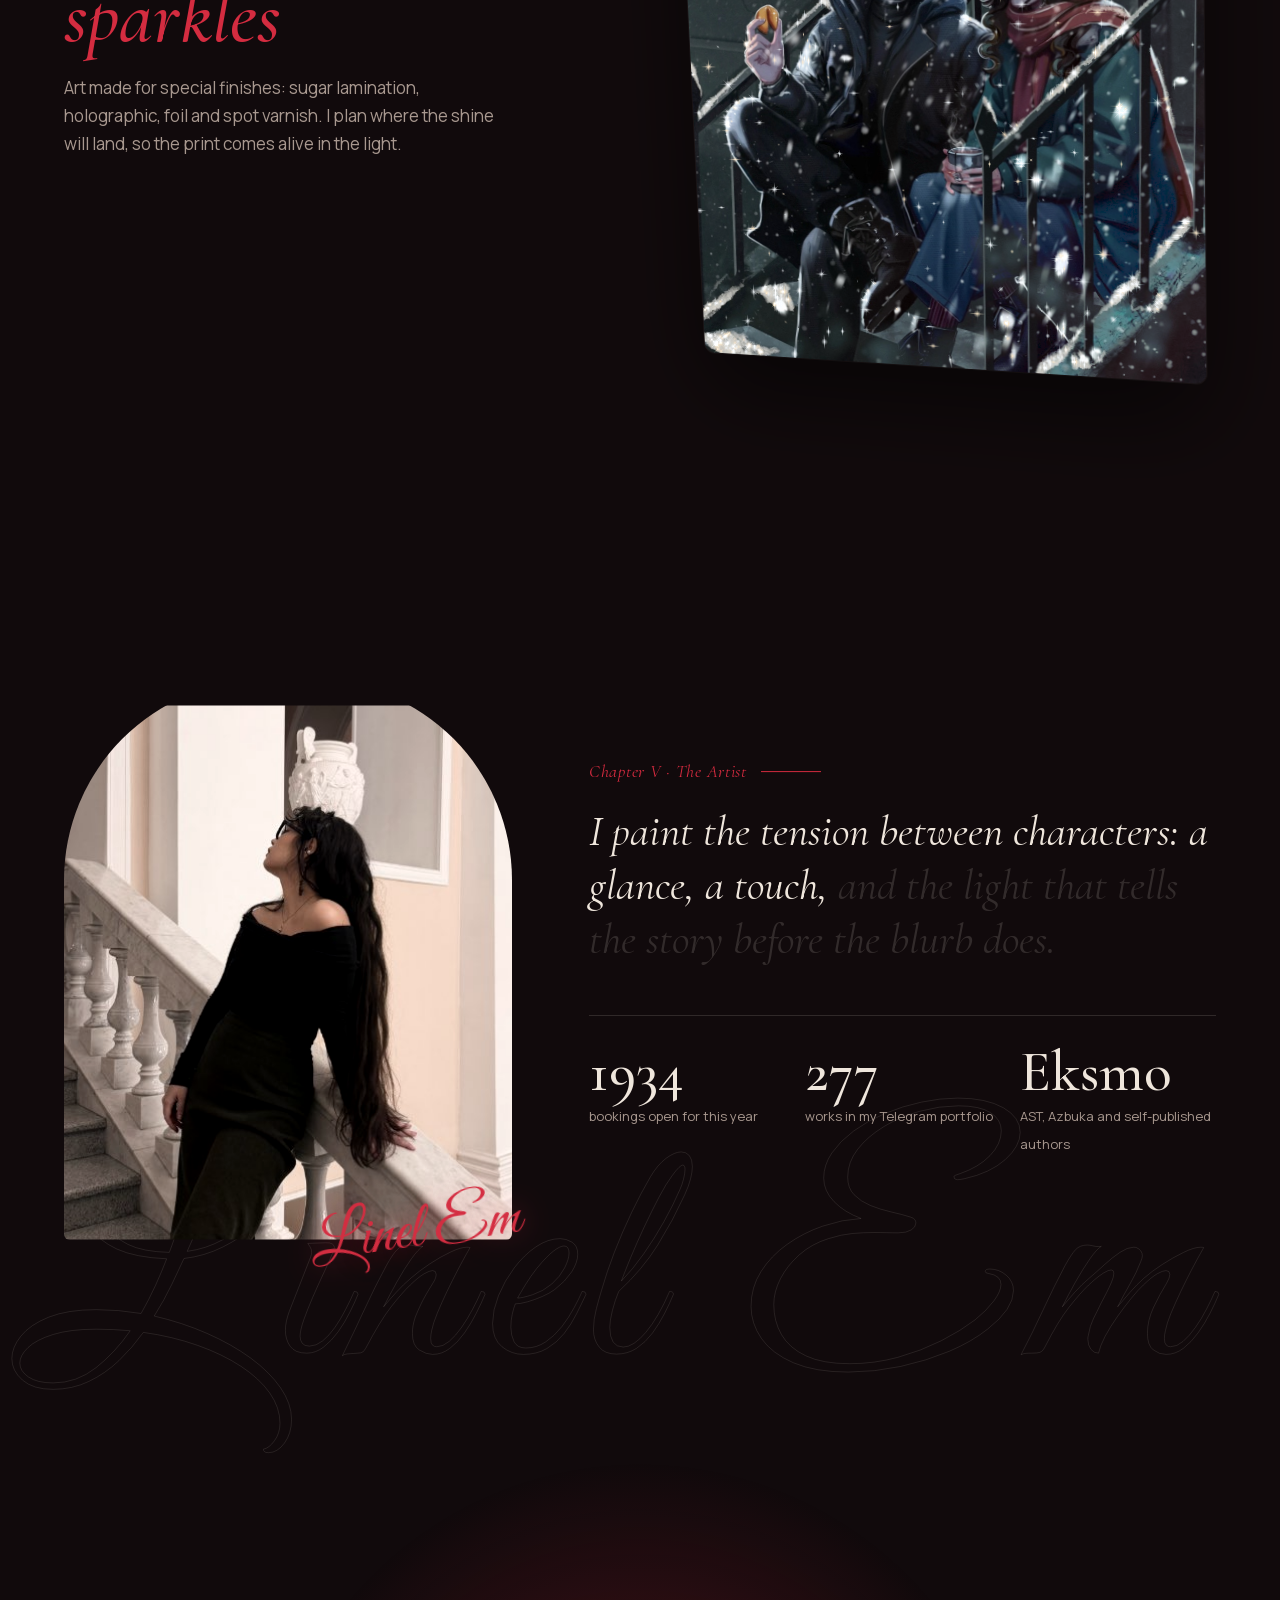
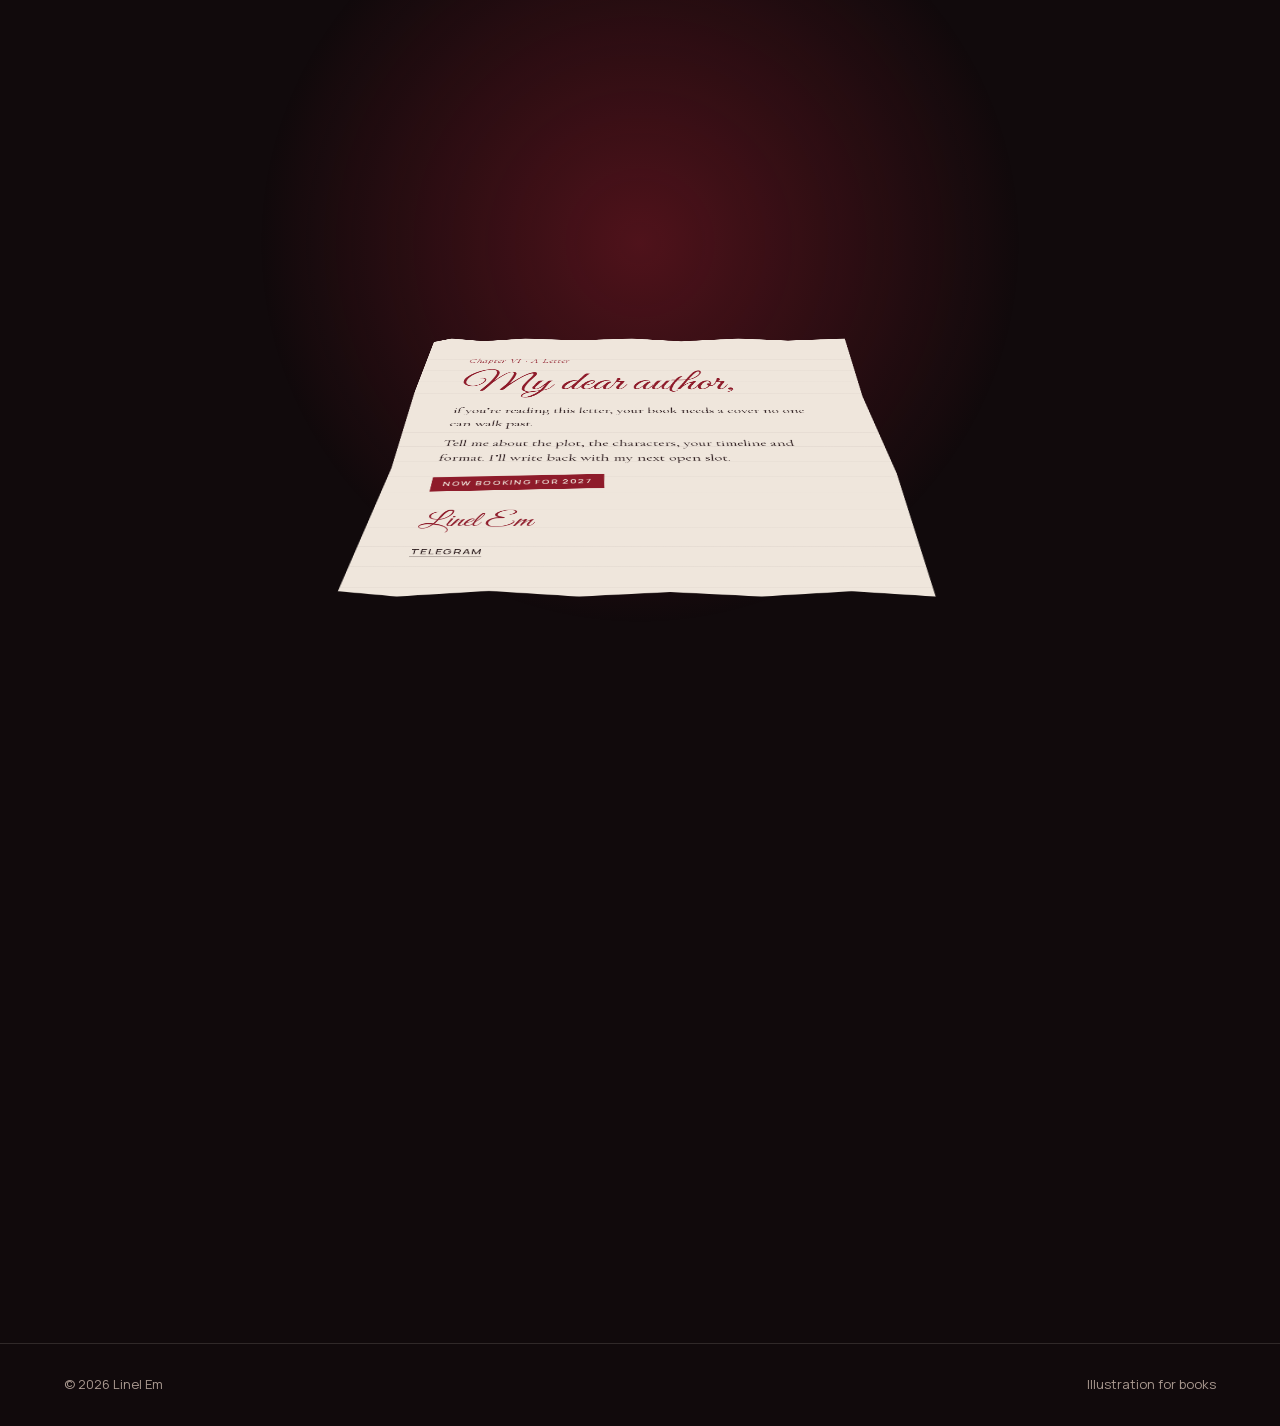
==== commit 5e9b419c: "Make linelem.ru the main Russian domain linelem.art now redirects to linelem.ru (dinar-galimov/linel" ====
--- a/en/index.html
+++ b/en/index.html
@@ -16,7 +16,7 @@
 <meta property="og:locale" content="en_US">
 <meta name="twitter:card" content="summary_large_image">
 <link rel="canonical" href="https://linelem.com/">
-<link rel="alternate" hreflang="ru" href="https://linelem.art/">
+<link rel="alternate" hreflang="ru" href="https://linelem.ru/">
 <link rel="alternate" hreflang="en" href="https://linelem.com/">
 <link rel="alternate" hreflang="x-default" href="https://linelem.com/">
 <link rel="icon" href="/icons/favicon.ico" sizes="any">
@@ -439,7 +439,7 @@
   <div class="nav-right">
     <div class="status"><i></i>Booking for 2027</div>
     <button class="sound" aria-pressed="false" aria-label="Play music" data-on="Play music" data-off="Mute music" data-cursor="Play"><svg class="note" viewBox="0 0 24 24" aria-hidden="true"><path d="M9 17.5V5.5l10-2v12"/><circle cx="6.5" cy="17.5" r="2.5"/><circle cx="16.5" cy="15.5" r="2.5"/></svg><span class="bars"><i></i><i></i><i></i></span></button>
-    <div class="lang"><span>EN</span>/<a href="https://linelem.art/" hreflang="ru" lang="ru">RU</a></div>
+    <div class="lang"><span>EN</span>/<a href="https://linelem.ru/" hreflang="ru" lang="ru">RU</a></div>
   </div>
 </nav>
 
--- a/fonts/fonts.css
+++ b/fonts/fonts.css
@@ -4,178 +4,178 @@
   font-style: italic;
   font-weight: 400;
   font-display: swap;
-  src: url(/fonts/CormorantGaramond-italic-400-cyrillic-ext.woff2) format('woff2');
-  unicode-range: U+0460-052F, U+1C80-1C8A, U+20B4, U+2DE0-2DFF, U+A640-A69F, U+FE2E-FE2F;
-}
-/* cyrillic */
-@font-face {
-  font-family: 'Cormorant Garamond';
-  font-style: italic;
-  font-weight: 400;
-  font-display: swap;
-  src: url(/fonts/CormorantGaramond-italic-400-cyrillic.woff2) format('woff2');
-  unicode-range: U+0301, U+0400-045F, U+0490-0491, U+04B0-04B1, U+2116;
-}
-/* latin-ext */
-@font-face {
-  font-family: 'Cormorant Garamond';
-  font-style: italic;
-  font-weight: 400;
-  font-display: swap;
-  src: url(/fonts/CormorantGaramond-italic-400-latin-ext.woff2) format('woff2');
-  unicode-range: U+0100-02BA, U+02BD-02C5, U+02C7-02CC, U+02CE-02D7, U+02DD-02FF, U+0304, U+0308, U+0329, U+1D00-1DBF, U+1E00-1E9F, U+1EF2-1EFF, U+2020, U+20A0-20AB, U+20AD-20C4, U+2113, U+2C60-2C7F, U+A720-A7FF;
-}
-/* latin */
-@font-face {
-  font-family: 'Cormorant Garamond';
-  font-style: italic;
-  font-weight: 400;
-  font-display: swap;
-  src: url(/fonts/CormorantGaramond-italic-400-latin.woff2) format('woff2');
-  unicode-range: U+0000-00FF, U+0131, U+0152-0153, U+02BB-02BC, U+02C6, U+02DA, U+02DC, U+0304, U+0308, U+0329, U+2000-206F, U+20AC, U+2122, U+2191, U+2193, U+2212, U+2215, U+FEFF, U+FFFD;
-}
-/* cyrillic-ext */
-@font-face {
-  font-family: 'Cormorant Garamond';
-  font-style: italic;
-  font-weight: 500;
-  font-display: swap;
-  src: url(/fonts/CormorantGaramond-italic-400-cyrillic-ext.woff2) format('woff2');
-  unicode-range: U+0460-052F, U+1C80-1C8A, U+20B4, U+2DE0-2DFF, U+A640-A69F, U+FE2E-FE2F;
-}
-/* cyrillic */
-@font-face {
-  font-family: 'Cormorant Garamond';
-  font-style: italic;
-  font-weight: 500;
-  font-display: swap;
-  src: url(/fonts/CormorantGaramond-italic-400-cyrillic.woff2) format('woff2');
-  unicode-range: U+0301, U+0400-045F, U+0490-0491, U+04B0-04B1, U+2116;
-}
-/* latin-ext */
-@font-face {
-  font-family: 'Cormorant Garamond';
-  font-style: italic;
-  font-weight: 500;
-  font-display: swap;
-  src: url(/fonts/CormorantGaramond-italic-400-latin-ext.woff2) format('woff2');
-  unicode-range: U+0100-02BA, U+02BD-02C5, U+02C7-02CC, U+02CE-02D7, U+02DD-02FF, U+0304, U+0308, U+0329, U+1D00-1DBF, U+1E00-1E9F, U+1EF2-1EFF, U+2020, U+20A0-20AB, U+20AD-20C4, U+2113, U+2C60-2C7F, U+A720-A7FF;
-}
-/* latin */
-@font-face {
-  font-family: 'Cormorant Garamond';
-  font-style: italic;
-  font-weight: 500;
-  font-display: swap;
-  src: url(/fonts/CormorantGaramond-italic-400-latin.woff2) format('woff2');
-  unicode-range: U+0000-00FF, U+0131, U+0152-0153, U+02BB-02BC, U+02C6, U+02DA, U+02DC, U+0304, U+0308, U+0329, U+2000-206F, U+20AC, U+2122, U+2191, U+2193, U+2212, U+2215, U+FEFF, U+FFFD;
-}
-/* cyrillic-ext */
-@font-face {
-  font-family: 'Cormorant Garamond';
-  font-style: normal;
-  font-weight: 400;
-  font-display: swap;
-  src: url(/fonts/CormorantGaramond-normal-400-cyrillic-ext.woff2) format('woff2');
-  unicode-range: U+0460-052F, U+1C80-1C8A, U+20B4, U+2DE0-2DFF, U+A640-A69F, U+FE2E-FE2F;
-}
-/* cyrillic */
-@font-face {
-  font-family: 'Cormorant Garamond';
-  font-style: normal;
-  font-weight: 400;
-  font-display: swap;
-  src: url(/fonts/CormorantGaramond-normal-400-cyrillic.woff2) format('woff2');
-  unicode-range: U+0301, U+0400-045F, U+0490-0491, U+04B0-04B1, U+2116;
-}
-/* latin-ext */
-@font-face {
-  font-family: 'Cormorant Garamond';
-  font-style: normal;
-  font-weight: 400;
-  font-display: swap;
-  src: url(/fonts/CormorantGaramond-normal-400-latin-ext.woff2) format('woff2');
-  unicode-range: U+0100-02BA, U+02BD-02C5, U+02C7-02CC, U+02CE-02D7, U+02DD-02FF, U+0304, U+0308, U+0329, U+1D00-1DBF, U+1E00-1E9F, U+1EF2-1EFF, U+2020, U+20A0-20AB, U+20AD-20C4, U+2113, U+2C60-2C7F, U+A720-A7FF;
-}
-/* latin */
-@font-face {
-  font-family: 'Cormorant Garamond';
-  font-style: normal;
-  font-weight: 400;
-  font-display: swap;
-  src: url(/fonts/CormorantGaramond-normal-400-latin.woff2) format('woff2');
-  unicode-range: U+0000-00FF, U+0131, U+0152-0153, U+02BB-02BC, U+02C6, U+02DA, U+02DC, U+0304, U+0308, U+0329, U+2000-206F, U+20AC, U+2122, U+2191, U+2193, U+2212, U+2215, U+FEFF, U+FFFD;
-}
-/* cyrillic-ext */
-@font-face {
-  font-family: 'Cormorant Garamond';
-  font-style: normal;
-  font-weight: 500;
-  font-display: swap;
-  src: url(/fonts/CormorantGaramond-normal-400-cyrillic-ext.woff2) format('woff2');
-  unicode-range: U+0460-052F, U+1C80-1C8A, U+20B4, U+2DE0-2DFF, U+A640-A69F, U+FE2E-FE2F;
-}
-/* cyrillic */
-@font-face {
-  font-family: 'Cormorant Garamond';
-  font-style: normal;
-  font-weight: 500;
-  font-display: swap;
-  src: url(/fonts/CormorantGaramond-normal-400-cyrillic.woff2) format('woff2');
-  unicode-range: U+0301, U+0400-045F, U+0490-0491, U+04B0-04B1, U+2116;
-}
-/* latin-ext */
-@font-face {
-  font-family: 'Cormorant Garamond';
-  font-style: normal;
-  font-weight: 500;
-  font-display: swap;
-  src: url(/fonts/CormorantGaramond-normal-400-latin-ext.woff2) format('woff2');
-  unicode-range: U+0100-02BA, U+02BD-02C5, U+02C7-02CC, U+02CE-02D7, U+02DD-02FF, U+0304, U+0308, U+0329, U+1D00-1DBF, U+1E00-1E9F, U+1EF2-1EFF, U+2020, U+20A0-20AB, U+20AD-20C4, U+2113, U+2C60-2C7F, U+A720-A7FF;
-}
-/* latin */
-@font-face {
-  font-family: 'Cormorant Garamond';
-  font-style: normal;
-  font-weight: 500;
-  font-display: swap;
-  src: url(/fonts/CormorantGaramond-normal-400-latin.woff2) format('woff2');
-  unicode-range: U+0000-00FF, U+0131, U+0152-0153, U+02BB-02BC, U+02C6, U+02DA, U+02DC, U+0304, U+0308, U+0329, U+2000-206F, U+20AC, U+2122, U+2191, U+2193, U+2212, U+2215, U+FEFF, U+FFFD;
-}
-/* cyrillic-ext */
-@font-face {
-  font-family: 'Cormorant Garamond';
-  font-style: normal;
-  font-weight: 600;
-  font-display: swap;
-  src: url(/fonts/CormorantGaramond-normal-400-cyrillic-ext.woff2) format('woff2');
-  unicode-range: U+0460-052F, U+1C80-1C8A, U+20B4, U+2DE0-2DFF, U+A640-A69F, U+FE2E-FE2F;
-}
-/* cyrillic */
-@font-face {
-  font-family: 'Cormorant Garamond';
-  font-style: normal;
-  font-weight: 600;
-  font-display: swap;
-  src: url(/fonts/CormorantGaramond-normal-400-cyrillic.woff2) format('woff2');
-  unicode-range: U+0301, U+0400-045F, U+0490-0491, U+04B0-04B1, U+2116;
-}
-/* latin-ext */
-@font-face {
-  font-family: 'Cormorant Garamond';
-  font-style: normal;
-  font-weight: 600;
-  font-display: swap;
-  src: url(/fonts/CormorantGaramond-normal-400-latin-ext.woff2) format('woff2');
-  unicode-range: U+0100-02BA, U+02BD-02C5, U+02C7-02CC, U+02CE-02D7, U+02DD-02FF, U+0304, U+0308, U+0329, U+1D00-1DBF, U+1E00-1E9F, U+1EF2-1EFF, U+2020, U+20A0-20AB, U+20AD-20C4, U+2113, U+2C60-2C7F, U+A720-A7FF;
-}
-/* latin */
-@font-face {
-  font-family: 'Cormorant Garamond';
-  font-style: normal;
-  font-weight: 600;
-  font-display: swap;
-  src: url(/fonts/CormorantGaramond-normal-400-latin.woff2) format('woff2');
+  src: url(CormorantGaramond-italic-400-cyrillic-ext.woff2) format('woff2');
+  unicode-range: U+0460-052F, U+1C80-1C8A, U+20B4, U+2DE0-2DFF, U+A640-A69F, U+FE2E-FE2F;
+}
+/* cyrillic */
+@font-face {
+  font-family: 'Cormorant Garamond';
+  font-style: italic;
+  font-weight: 400;
+  font-display: swap;
+  src: url(CormorantGaramond-italic-400-cyrillic.woff2) format('woff2');
+  unicode-range: U+0301, U+0400-045F, U+0490-0491, U+04B0-04B1, U+2116;
+}
+/* latin-ext */
+@font-face {
+  font-family: 'Cormorant Garamond';
+  font-style: italic;
+  font-weight: 400;
+  font-display: swap;
+  src: url(CormorantGaramond-italic-400-latin-ext.woff2) format('woff2');
+  unicode-range: U+0100-02BA, U+02BD-02C5, U+02C7-02CC, U+02CE-02D7, U+02DD-02FF, U+0304, U+0308, U+0329, U+1D00-1DBF, U+1E00-1E9F, U+1EF2-1EFF, U+2020, U+20A0-20AB, U+20AD-20C4, U+2113, U+2C60-2C7F, U+A720-A7FF;
+}
+/* latin */
+@font-face {
+  font-family: 'Cormorant Garamond';
+  font-style: italic;
+  font-weight: 400;
+  font-display: swap;
+  src: url(CormorantGaramond-italic-400-latin.woff2) format('woff2');
+  unicode-range: U+0000-00FF, U+0131, U+0152-0153, U+02BB-02BC, U+02C6, U+02DA, U+02DC, U+0304, U+0308, U+0329, U+2000-206F, U+20AC, U+2122, U+2191, U+2193, U+2212, U+2215, U+FEFF, U+FFFD;
+}
+/* cyrillic-ext */
+@font-face {
+  font-family: 'Cormorant Garamond';
+  font-style: italic;
+  font-weight: 500;
+  font-display: swap;
+  src: url(CormorantGaramond-italic-400-cyrillic-ext.woff2) format('woff2');
+  unicode-range: U+0460-052F, U+1C80-1C8A, U+20B4, U+2DE0-2DFF, U+A640-A69F, U+FE2E-FE2F;
+}
+/* cyrillic */
+@font-face {
+  font-family: 'Cormorant Garamond';
+  font-style: italic;
+  font-weight: 500;
+  font-display: swap;
+  src: url(CormorantGaramond-italic-400-cyrillic.woff2) format('woff2');
+  unicode-range: U+0301, U+0400-045F, U+0490-0491, U+04B0-04B1, U+2116;
+}
+/* latin-ext */
+@font-face {
+  font-family: 'Cormorant Garamond';
+  font-style: italic;
+  font-weight: 500;
+  font-display: swap;
+  src: url(CormorantGaramond-italic-400-latin-ext.woff2) format('woff2');
+  unicode-range: U+0100-02BA, U+02BD-02C5, U+02C7-02CC, U+02CE-02D7, U+02DD-02FF, U+0304, U+0308, U+0329, U+1D00-1DBF, U+1E00-1E9F, U+1EF2-1EFF, U+2020, U+20A0-20AB, U+20AD-20C4, U+2113, U+2C60-2C7F, U+A720-A7FF;
+}
+/* latin */
+@font-face {
+  font-family: 'Cormorant Garamond';
+  font-style: italic;
+  font-weight: 500;
+  font-display: swap;
+  src: url(CormorantGaramond-italic-400-latin.woff2) format('woff2');
+  unicode-range: U+0000-00FF, U+0131, U+0152-0153, U+02BB-02BC, U+02C6, U+02DA, U+02DC, U+0304, U+0308, U+0329, U+2000-206F, U+20AC, U+2122, U+2191, U+2193, U+2212, U+2215, U+FEFF, U+FFFD;
+}
+/* cyrillic-ext */
+@font-face {
+  font-family: 'Cormorant Garamond';
+  font-style: normal;
+  font-weight: 400;
+  font-display: swap;
+  src: url(CormorantGaramond-normal-400-cyrillic-ext.woff2) format('woff2');
+  unicode-range: U+0460-052F, U+1C80-1C8A, U+20B4, U+2DE0-2DFF, U+A640-A69F, U+FE2E-FE2F;
+}
+/* cyrillic */
+@font-face {
+  font-family: 'Cormorant Garamond';
+  font-style: normal;
+  font-weight: 400;
+  font-display: swap;
+  src: url(CormorantGaramond-normal-400-cyrillic.woff2) format('woff2');
+  unicode-range: U+0301, U+0400-045F, U+0490-0491, U+04B0-04B1, U+2116;
+}
+/* latin-ext */
+@font-face {
+  font-family: 'Cormorant Garamond';
+  font-style: normal;
+  font-weight: 400;
+  font-display: swap;
+  src: url(CormorantGaramond-normal-400-latin-ext.woff2) format('woff2');
+  unicode-range: U+0100-02BA, U+02BD-02C5, U+02C7-02CC, U+02CE-02D7, U+02DD-02FF, U+0304, U+0308, U+0329, U+1D00-1DBF, U+1E00-1E9F, U+1EF2-1EFF, U+2020, U+20A0-20AB, U+20AD-20C4, U+2113, U+2C60-2C7F, U+A720-A7FF;
+}
+/* latin */
+@font-face {
+  font-family: 'Cormorant Garamond';
+  font-style: normal;
+  font-weight: 400;
+  font-display: swap;
+  src: url(CormorantGaramond-normal-400-latin.woff2) format('woff2');
+  unicode-range: U+0000-00FF, U+0131, U+0152-0153, U+02BB-02BC, U+02C6, U+02DA, U+02DC, U+0304, U+0308, U+0329, U+2000-206F, U+20AC, U+2122, U+2191, U+2193, U+2212, U+2215, U+FEFF, U+FFFD;
+}
+/* cyrillic-ext */
+@font-face {
+  font-family: 'Cormorant Garamond';
+  font-style: normal;
+  font-weight: 500;
+  font-display: swap;
+  src: url(CormorantGaramond-normal-400-cyrillic-ext.woff2) format('woff2');
+  unicode-range: U+0460-052F, U+1C80-1C8A, U+20B4, U+2DE0-2DFF, U+A640-A69F, U+FE2E-FE2F;
+}
+/* cyrillic */
+@font-face {
+  font-family: 'Cormorant Garamond';
+  font-style: normal;
+  font-weight: 500;
+  font-display: swap;
+  src: url(CormorantGaramond-normal-400-cyrillic.woff2) format('woff2');
+  unicode-range: U+0301, U+0400-045F, U+0490-0491, U+04B0-04B1, U+2116;
+}
+/* latin-ext */
+@font-face {
+  font-family: 'Cormorant Garamond';
+  font-style: normal;
+  font-weight: 500;
+  font-display: swap;
+  src: url(CormorantGaramond-normal-400-latin-ext.woff2) format('woff2');
+  unicode-range: U+0100-02BA, U+02BD-02C5, U+02C7-02CC, U+02CE-02D7, U+02DD-02FF, U+0304, U+0308, U+0329, U+1D00-1DBF, U+1E00-1E9F, U+1EF2-1EFF, U+2020, U+20A0-20AB, U+20AD-20C4, U+2113, U+2C60-2C7F, U+A720-A7FF;
+}
+/* latin */
+@font-face {
+  font-family: 'Cormorant Garamond';
+  font-style: normal;
+  font-weight: 500;
+  font-display: swap;
+  src: url(CormorantGaramond-normal-400-latin.woff2) format('woff2');
+  unicode-range: U+0000-00FF, U+0131, U+0152-0153, U+02BB-02BC, U+02C6, U+02DA, U+02DC, U+0304, U+0308, U+0329, U+2000-206F, U+20AC, U+2122, U+2191, U+2193, U+2212, U+2215, U+FEFF, U+FFFD;
+}
+/* cyrillic-ext */
+@font-face {
+  font-family: 'Cormorant Garamond';
+  font-style: normal;
+  font-weight: 600;
+  font-display: swap;
+  src: url(CormorantGaramond-normal-400-cyrillic-ext.woff2) format('woff2');
+  unicode-range: U+0460-052F, U+1C80-1C8A, U+20B4, U+2DE0-2DFF, U+A640-A69F, U+FE2E-FE2F;
+}
+/* cyrillic */
+@font-face {
+  font-family: 'Cormorant Garamond';
+  font-style: normal;
+  font-weight: 600;
+  font-display: swap;
+  src: url(CormorantGaramond-normal-400-cyrillic.woff2) format('woff2');
+  unicode-range: U+0301, U+0400-045F, U+0490-0491, U+04B0-04B1, U+2116;
+}
+/* latin-ext */
+@font-face {
+  font-family: 'Cormorant Garamond';
+  font-style: normal;
+  font-weight: 600;
+  font-display: swap;
+  src: url(CormorantGaramond-normal-400-latin-ext.woff2) format('woff2');
+  unicode-range: U+0100-02BA, U+02BD-02C5, U+02C7-02CC, U+02CE-02D7, U+02DD-02FF, U+0304, U+0308, U+0329, U+1D00-1DBF, U+1E00-1E9F, U+1EF2-1EFF, U+2020, U+20A0-20AB, U+20AD-20C4, U+2113, U+2C60-2C7F, U+A720-A7FF;
+}
+/* latin */
+@font-face {
+  font-family: 'Cormorant Garamond';
+  font-style: normal;
+  font-weight: 600;
+  font-display: swap;
+  src: url(CormorantGaramond-normal-400-latin.woff2) format('woff2');
   unicode-range: U+0000-00FF, U+0131, U+0152-0153, U+02BB-02BC, U+02C6, U+02DA, U+02DC, U+0304, U+0308, U+0329, U+2000-206F, U+20AC, U+2122, U+2191, U+2193, U+2212, U+2215, U+FEFF, U+FFFD;
 }
 /* cyrillic-ext */
@@ -184,7 +184,7 @@
   font-style: normal;
   font-weight: 400;
   font-display: swap;
-  src: url(/fonts/GreatVibes-normal-400-cyrillic-ext.woff2) format('woff2');
+  src: url(GreatVibes-normal-400-cyrillic-ext.woff2) format('woff2');
   unicode-range: U+0460-052F, U+1C80-1C8A, U+20B4, U+2DE0-2DFF, U+A640-A69F, U+FE2E-FE2F;
 }
 /* cyrillic */
@@ -193,7 +193,7 @@
   font-style: normal;
   font-weight: 400;
   font-display: swap;
-  src: url(/fonts/GreatVibes-normal-400-cyrillic.woff2) format('woff2');
+  src: url(GreatVibes-normal-400-cyrillic.woff2) format('woff2');
   unicode-range: U+0301, U+0400-045F, U+0490-0491, U+04B0-04B1, U+2116;
 }
 /* latin-ext */
@@ -202,7 +202,7 @@
   font-style: normal;
   font-weight: 400;
   font-display: swap;
-  src: url(/fonts/GreatVibes-normal-400-latin-ext.woff2) format('woff2');
+  src: url(GreatVibes-normal-400-latin-ext.woff2) format('woff2');
   unicode-range: U+0100-02BA, U+02BD-02C5, U+02C7-02CC, U+02CE-02D7, U+02DD-02FF, U+0304, U+0308, U+0329, U+1D00-1DBF, U+1E00-1E9F, U+1EF2-1EFF, U+2020, U+20A0-20AB, U+20AD-20C4, U+2113, U+2C60-2C7F, U+A720-A7FF;
 }
 /* latin */
@@ -211,114 +211,114 @@
   font-style: normal;
   font-weight: 400;
   font-display: swap;
-  src: url(/fonts/GreatVibes-normal-400-latin.woff2) format('woff2');
-  unicode-range: U+0000-00FF, U+0131, U+0152-0153, U+02BB-02BC, U+02C6, U+02DA, U+02DC, U+0304, U+0308, U+0329, U+2000-206F, U+20AC, U+2122, U+2191, U+2193, U+2212, U+2215, U+FEFF, U+FFFD;
-}
-/* cyrillic-ext */
-@font-face {
-  font-family: 'Manrope';
-  font-style: normal;
-  font-weight: 400;
-  font-display: swap;
-  src: url(/fonts/Manrope-normal-400-cyrillic-ext.woff2) format('woff2');
-  unicode-range: U+0460-052F, U+1C80-1C8A, U+20B4, U+2DE0-2DFF, U+A640-A69F, U+FE2E-FE2F;
-}
-/* cyrillic */
-@font-face {
-  font-family: 'Manrope';
-  font-style: normal;
-  font-weight: 400;
-  font-display: swap;
-  src: url(/fonts/Manrope-normal-400-cyrillic.woff2) format('woff2');
-  unicode-range: U+0301, U+0400-045F, U+0490-0491, U+04B0-04B1, U+2116;
-}
-/* latin-ext */
-@font-face {
-  font-family: 'Manrope';
-  font-style: normal;
-  font-weight: 400;
-  font-display: swap;
-  src: url(/fonts/Manrope-normal-400-latin-ext.woff2) format('woff2');
-  unicode-range: U+0100-02BA, U+02BD-02C5, U+02C7-02CC, U+02CE-02D7, U+02DD-02FF, U+0304, U+0308, U+0329, U+1D00-1DBF, U+1E00-1E9F, U+1EF2-1EFF, U+2020, U+20A0-20AB, U+20AD-20C4, U+2113, U+2C60-2C7F, U+A720-A7FF;
-}
-/* latin */
-@font-face {
-  font-family: 'Manrope';
-  font-style: normal;
-  font-weight: 400;
-  font-display: swap;
-  src: url(/fonts/Manrope-normal-400-latin.woff2) format('woff2');
-  unicode-range: U+0000-00FF, U+0131, U+0152-0153, U+02BB-02BC, U+02C6, U+02DA, U+02DC, U+0304, U+0308, U+0329, U+2000-206F, U+20AC, U+2122, U+2191, U+2193, U+2212, U+2215, U+FEFF, U+FFFD;
-}
-/* cyrillic-ext */
-@font-face {
-  font-family: 'Manrope';
-  font-style: normal;
-  font-weight: 500;
-  font-display: swap;
-  src: url(/fonts/Manrope-normal-400-cyrillic-ext.woff2) format('woff2');
-  unicode-range: U+0460-052F, U+1C80-1C8A, U+20B4, U+2DE0-2DFF, U+A640-A69F, U+FE2E-FE2F;
-}
-/* cyrillic */
-@font-face {
-  font-family: 'Manrope';
-  font-style: normal;
-  font-weight: 500;
-  font-display: swap;
-  src: url(/fonts/Manrope-normal-400-cyrillic.woff2) format('woff2');
-  unicode-range: U+0301, U+0400-045F, U+0490-0491, U+04B0-04B1, U+2116;
-}
-/* latin-ext */
-@font-face {
-  font-family: 'Manrope';
-  font-style: normal;
-  font-weight: 500;
-  font-display: swap;
-  src: url(/fonts/Manrope-normal-400-latin-ext.woff2) format('woff2');
-  unicode-range: U+0100-02BA, U+02BD-02C5, U+02C7-02CC, U+02CE-02D7, U+02DD-02FF, U+0304, U+0308, U+0329, U+1D00-1DBF, U+1E00-1E9F, U+1EF2-1EFF, U+2020, U+20A0-20AB, U+20AD-20C4, U+2113, U+2C60-2C7F, U+A720-A7FF;
-}
-/* latin */
-@font-face {
-  font-family: 'Manrope';
-  font-style: normal;
-  font-weight: 500;
-  font-display: swap;
-  src: url(/fonts/Manrope-normal-400-latin.woff2) format('woff2');
-  unicode-range: U+0000-00FF, U+0131, U+0152-0153, U+02BB-02BC, U+02C6, U+02DA, U+02DC, U+0304, U+0308, U+0329, U+2000-206F, U+20AC, U+2122, U+2191, U+2193, U+2212, U+2215, U+FEFF, U+FFFD;
-}
-/* cyrillic-ext */
-@font-face {
-  font-family: 'Manrope';
-  font-style: normal;
-  font-weight: 600;
-  font-display: swap;
-  src: url(/fonts/Manrope-normal-400-cyrillic-ext.woff2) format('woff2');
-  unicode-range: U+0460-052F, U+1C80-1C8A, U+20B4, U+2DE0-2DFF, U+A640-A69F, U+FE2E-FE2F;
-}
-/* cyrillic */
-@font-face {
-  font-family: 'Manrope';
-  font-style: normal;
-  font-weight: 600;
-  font-display: swap;
-  src: url(/fonts/Manrope-normal-400-cyrillic.woff2) format('woff2');
-  unicode-range: U+0301, U+0400-045F, U+0490-0491, U+04B0-04B1, U+2116;
-}
-/* latin-ext */
-@font-face {
-  font-family: 'Manrope';
-  font-style: normal;
-  font-weight: 600;
-  font-display: swap;
-  src: url(/fonts/Manrope-normal-400-latin-ext.woff2) format('woff2');
-  unicode-range: U+0100-02BA, U+02BD-02C5, U+02C7-02CC, U+02CE-02D7, U+02DD-02FF, U+0304, U+0308, U+0329, U+1D00-1DBF, U+1E00-1E9F, U+1EF2-1EFF, U+2020, U+20A0-20AB, U+20AD-20C4, U+2113, U+2C60-2C7F, U+A720-A7FF;
-}
-/* latin */
-@font-face {
-  font-family: 'Manrope';
-  font-style: normal;
-  font-weight: 600;
-  font-display: swap;
-  src: url(/fonts/Manrope-normal-400-latin.woff2) format('woff2');
-  unicode-range: U+0000-00FF, U+0131, U+0152-0153, U+02BB-02BC, U+02C6, U+02DA, U+02DC, U+0304, U+0308, U+0329, U+2000-206F, U+20AC, U+2122, U+2191, U+2193, U+2212, U+2215, U+FEFF, U+FFFD;
-}
+  src: url(GreatVibes-normal-400-latin.woff2) format('woff2');
+  unicode-range: U+0000-00FF, U+0131, U+0152-0153, U+02BB-02BC, U+02C6, U+02DA, U+02DC, U+0304, U+0308, U+0329, U+2000-206F, U+20AC, U+2122, U+2191, U+2193, U+2212, U+2215, U+FEFF, U+FFFD;
+}
+/* cyrillic-ext */
+@font-face {
+  font-family: 'Manrope';
+  font-style: normal;
+  font-weight: 400;
+  font-display: swap;
+  src: url(Manrope-normal-400-cyrillic-ext.woff2) format('woff2');
+  unicode-range: U+0460-052F, U+1C80-1C8A, U+20B4, U+2DE0-2DFF, U+A640-A69F, U+FE2E-FE2F;
+}
+/* cyrillic */
+@font-face {
+  font-family: 'Manrope';
+  font-style: normal;
+  font-weight: 400;
+  font-display: swap;
+  src: url(Manrope-normal-400-cyrillic.woff2) format('woff2');
+  unicode-range: U+0301, U+0400-045F, U+0490-0491, U+04B0-04B1, U+2116;
+}
+/* latin-ext */
+@font-face {
+  font-family: 'Manrope';
+  font-style: normal;
+  font-weight: 400;
+  font-display: swap;
+  src: url(Manrope-normal-400-latin-ext.woff2) format('woff2');
+  unicode-range: U+0100-02BA, U+02BD-02C5, U+02C7-02CC, U+02CE-02D7, U+02DD-02FF, U+0304, U+0308, U+0329, U+1D00-1DBF, U+1E00-1E9F, U+1EF2-1EFF, U+2020, U+20A0-20AB, U+20AD-20C4, U+2113, U+2C60-2C7F, U+A720-A7FF;
+}
+/* latin */
+@font-face {
+  font-family: 'Manrope';
+  font-style: normal;
+  font-weight: 400;
+  font-display: swap;
+  src: url(Manrope-normal-400-latin.woff2) format('woff2');
+  unicode-range: U+0000-00FF, U+0131, U+0152-0153, U+02BB-02BC, U+02C6, U+02DA, U+02DC, U+0304, U+0308, U+0329, U+2000-206F, U+20AC, U+2122, U+2191, U+2193, U+2212, U+2215, U+FEFF, U+FFFD;
+}
+/* cyrillic-ext */
+@font-face {
+  font-family: 'Manrope';
+  font-style: normal;
+  font-weight: 500;
+  font-display: swap;
+  src: url(Manrope-normal-400-cyrillic-ext.woff2) format('woff2');
+  unicode-range: U+0460-052F, U+1C80-1C8A, U+20B4, U+2DE0-2DFF, U+A640-A69F, U+FE2E-FE2F;
+}
+/* cyrillic */
+@font-face {
+  font-family: 'Manrope';
+  font-style: normal;
+  font-weight: 500;
+  font-display: swap;
+  src: url(Manrope-normal-400-cyrillic.woff2) format('woff2');
+  unicode-range: U+0301, U+0400-045F, U+0490-0491, U+04B0-04B1, U+2116;
+}
+/* latin-ext */
+@font-face {
+  font-family: 'Manrope';
+  font-style: normal;
+  font-weight: 500;
+  font-display: swap;
+  src: url(Manrope-normal-400-latin-ext.woff2) format('woff2');
+  unicode-range: U+0100-02BA, U+02BD-02C5, U+02C7-02CC, U+02CE-02D7, U+02DD-02FF, U+0304, U+0308, U+0329, U+1D00-1DBF, U+1E00-1E9F, U+1EF2-1EFF, U+2020, U+20A0-20AB, U+20AD-20C4, U+2113, U+2C60-2C7F, U+A720-A7FF;
+}
+/* latin */
+@font-face {
+  font-family: 'Manrope';
+  font-style: normal;
+  font-weight: 500;
+  font-display: swap;
+  src: url(Manrope-normal-400-latin.woff2) format('woff2');
+  unicode-range: U+0000-00FF, U+0131, U+0152-0153, U+02BB-02BC, U+02C6, U+02DA, U+02DC, U+0304, U+0308, U+0329, U+2000-206F, U+20AC, U+2122, U+2191, U+2193, U+2212, U+2215, U+FEFF, U+FFFD;
+}
+/* cyrillic-ext */
+@font-face {
+  font-family: 'Manrope';
+  font-style: normal;
+  font-weight: 600;
+  font-display: swap;
+  src: url(Manrope-normal-400-cyrillic-ext.woff2) format('woff2');
+  unicode-range: U+0460-052F, U+1C80-1C8A, U+20B4, U+2DE0-2DFF, U+A640-A69F, U+FE2E-FE2F;
+}
+/* cyrillic */
+@font-face {
+  font-family: 'Manrope';
+  font-style: normal;
+  font-weight: 600;
+  font-display: swap;
+  src: url(Manrope-normal-400-cyrillic.woff2) format('woff2');
+  unicode-range: U+0301, U+0400-045F, U+0490-0491, U+04B0-04B1, U+2116;
+}
+/* latin-ext */
+@font-face {
+  font-family: 'Manrope';
+  font-style: normal;
+  font-weight: 600;
+  font-display: swap;
+  src: url(Manrope-normal-400-latin-ext.woff2) format('woff2');
+  unicode-range: U+0100-02BA, U+02BD-02C5, U+02C7-02CC, U+02CE-02D7, U+02DD-02FF, U+0304, U+0308, U+0329, U+1D00-1DBF, U+1E00-1E9F, U+1EF2-1EFF, U+2020, U+20A0-20AB, U+20AD-20C4, U+2113, U+2C60-2C7F, U+A720-A7FF;
+}
+/* latin */
+@font-face {
+  font-family: 'Manrope';
+  font-style: normal;
+  font-weight: 600;
+  font-display: swap;
+  src: url(Manrope-normal-400-latin.woff2) format('woff2');
+  unicode-range: U+0000-00FF, U+0131, U+0152-0153, U+02BB-02BC, U+02C6, U+02DA, U+02DC, U+0304, U+0308, U+0329, U+2000-206F, U+20AC, U+2122, U+2191, U+2193, U+2212, U+2215, U+FEFF, U+FFFD;
+}
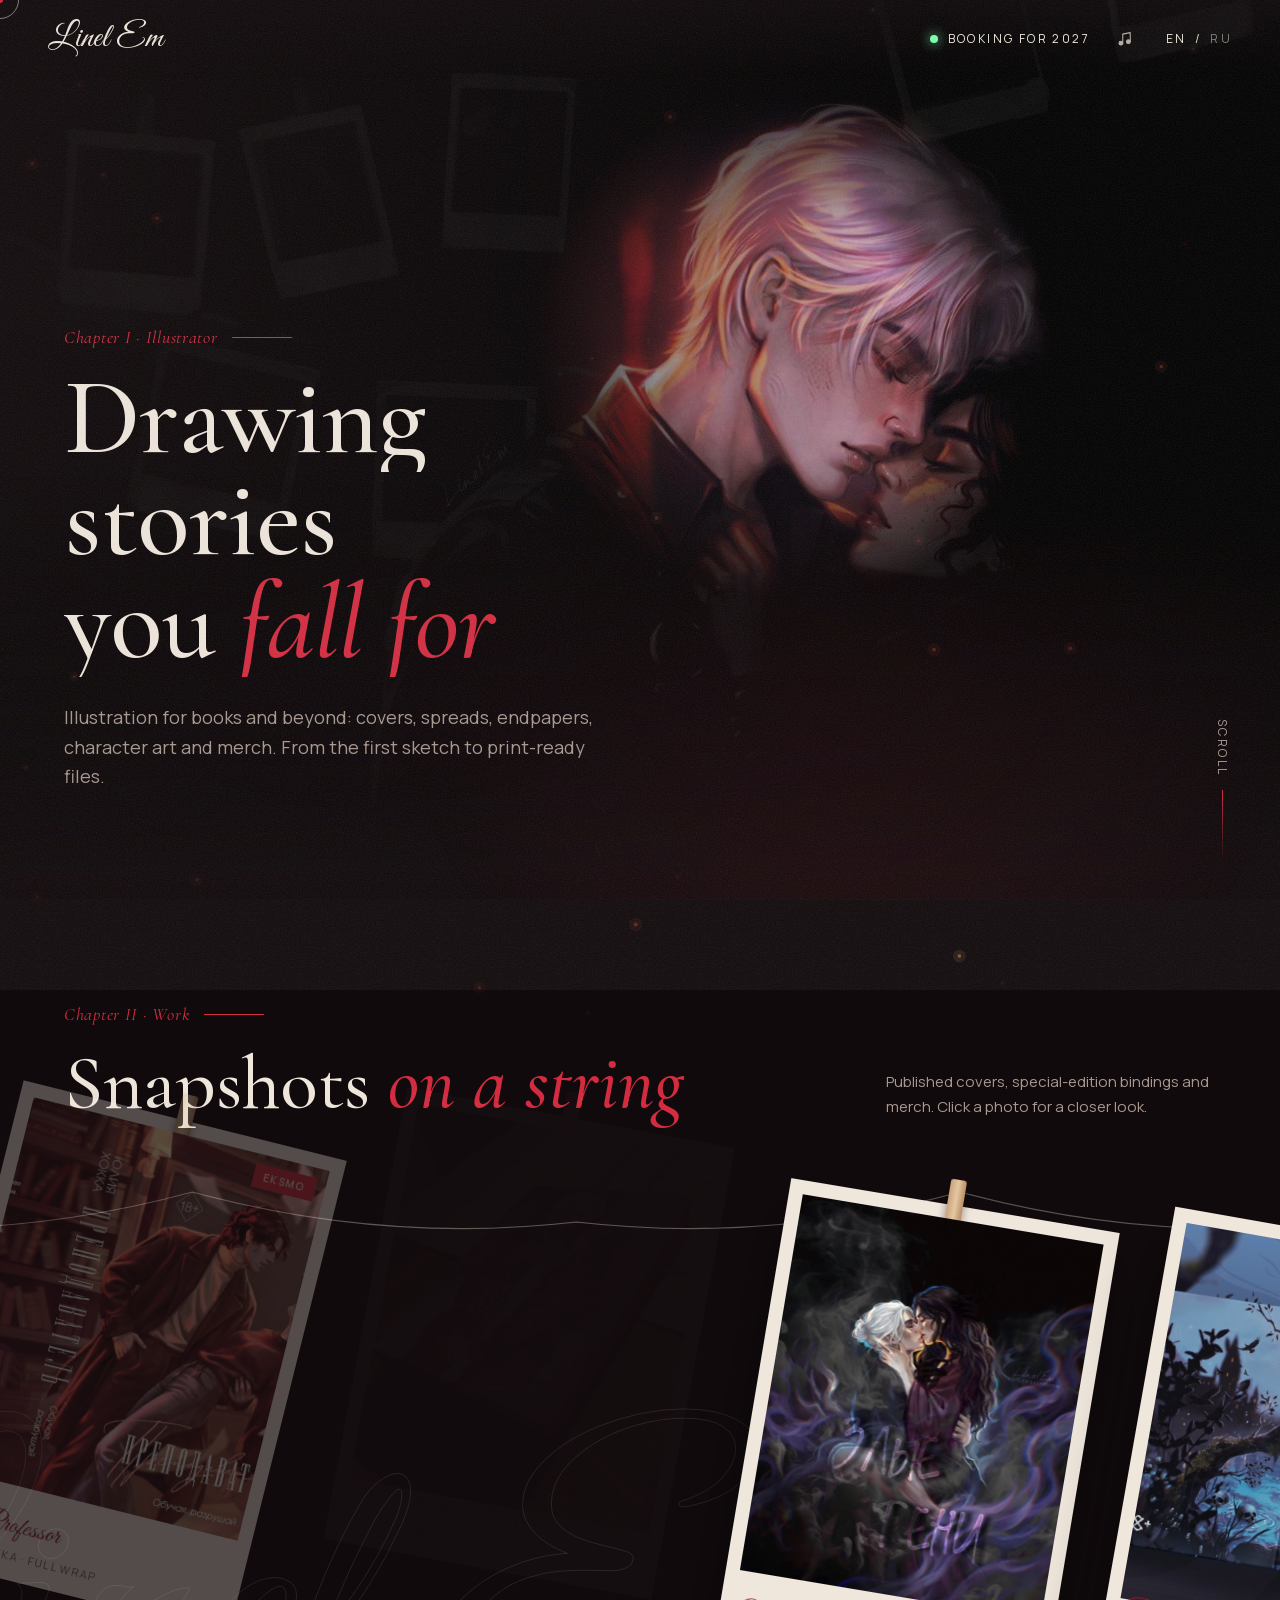
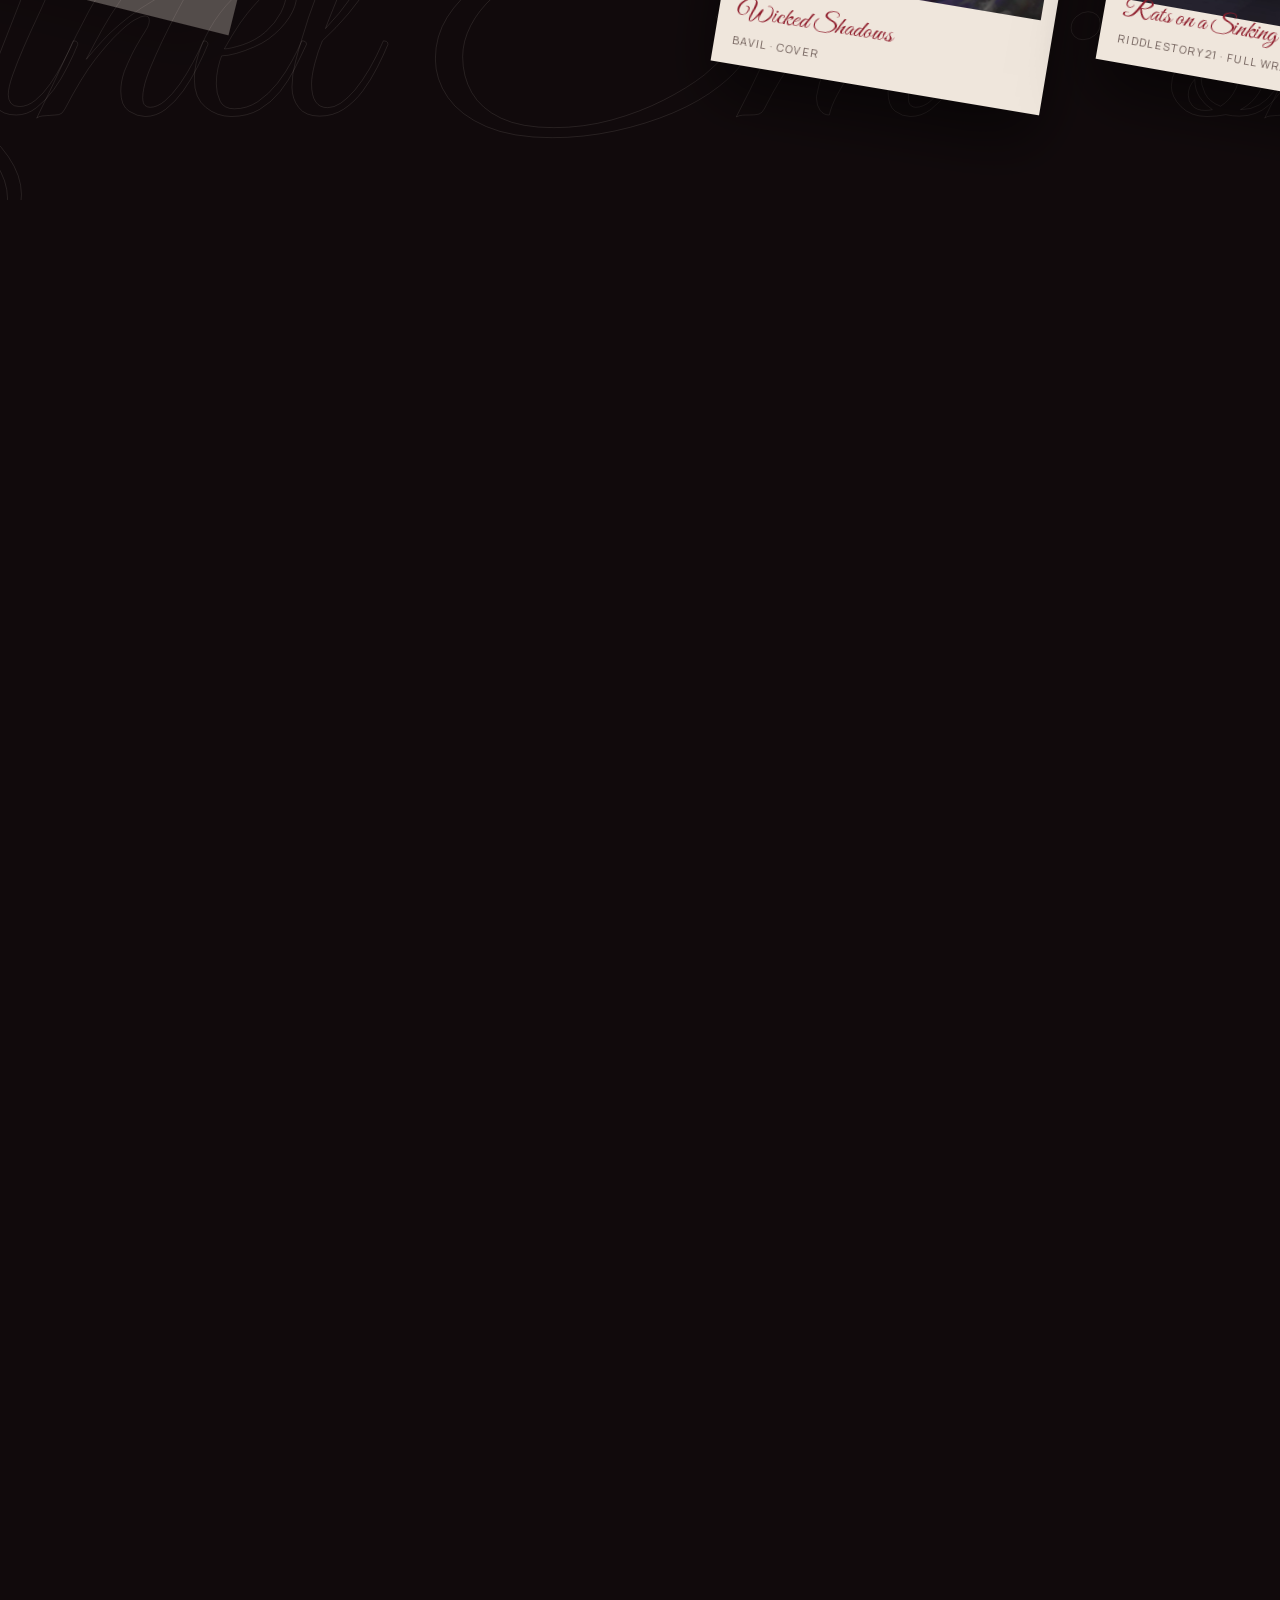
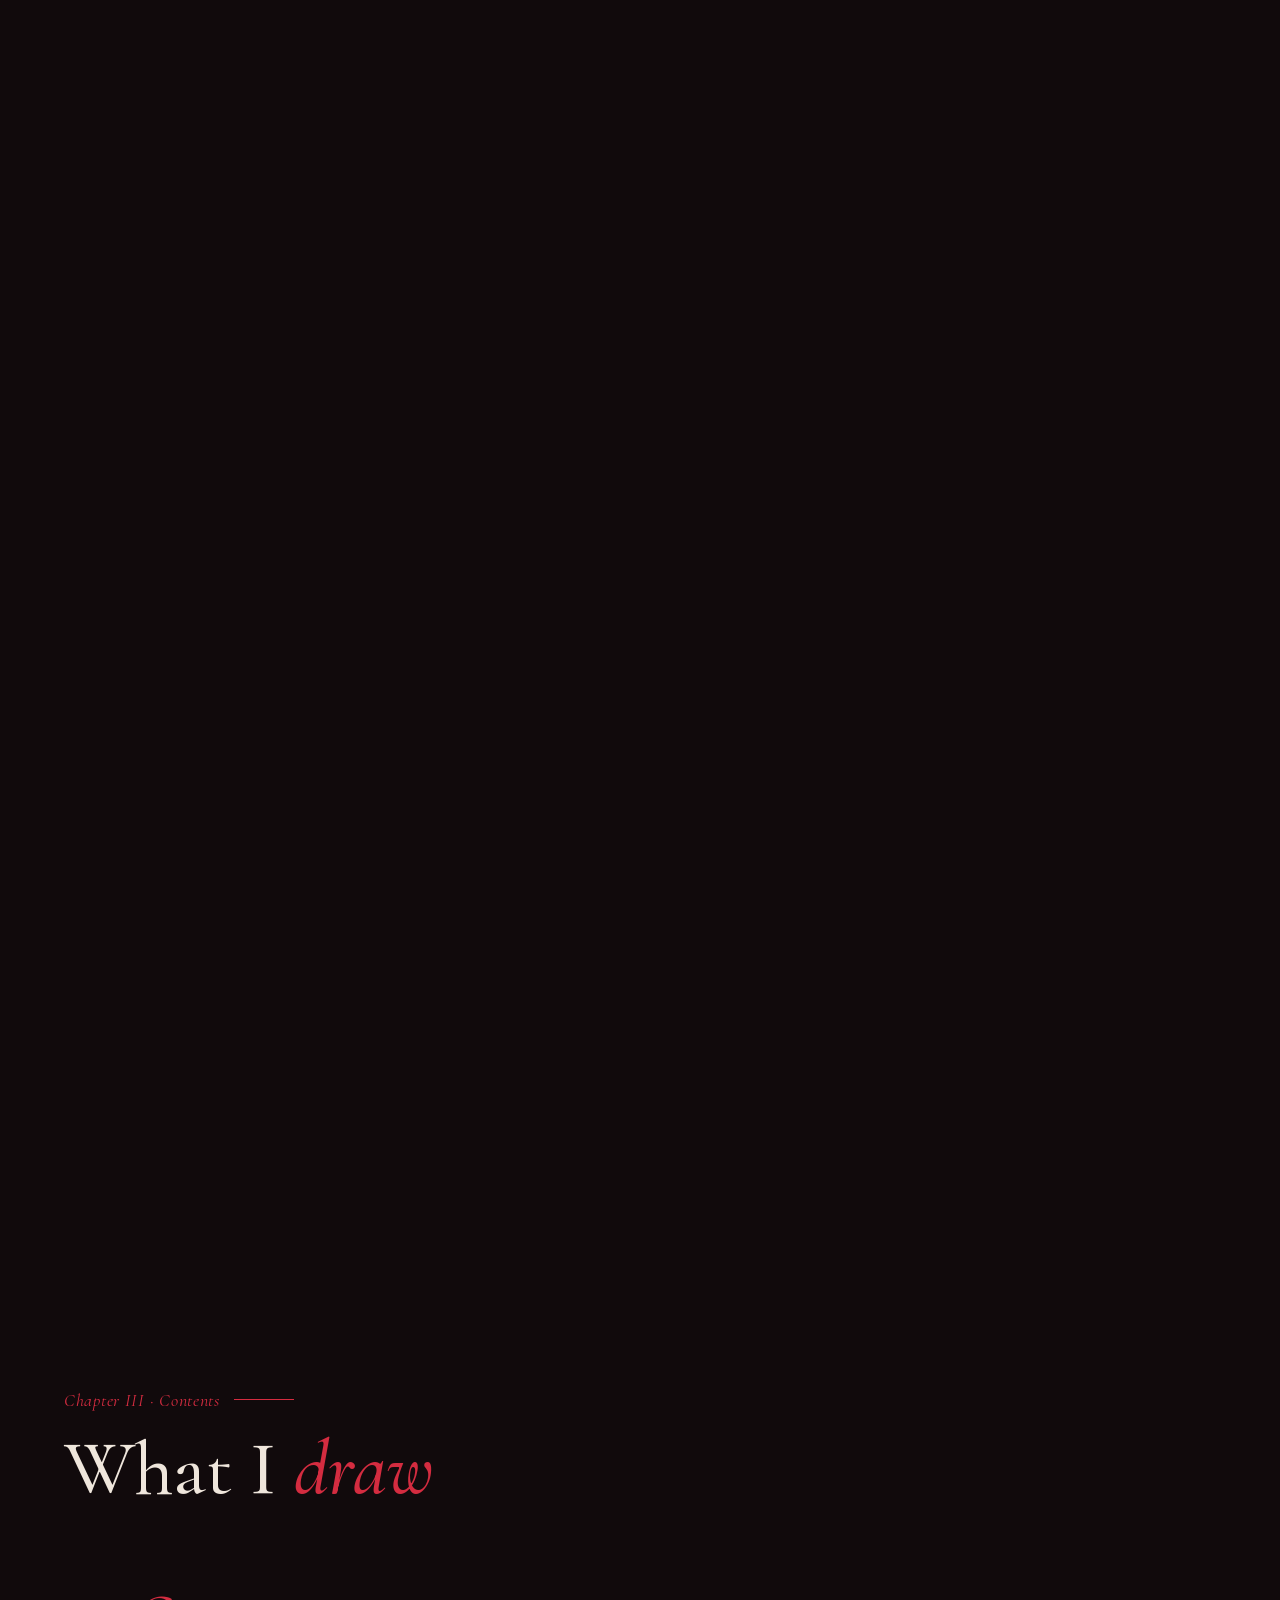
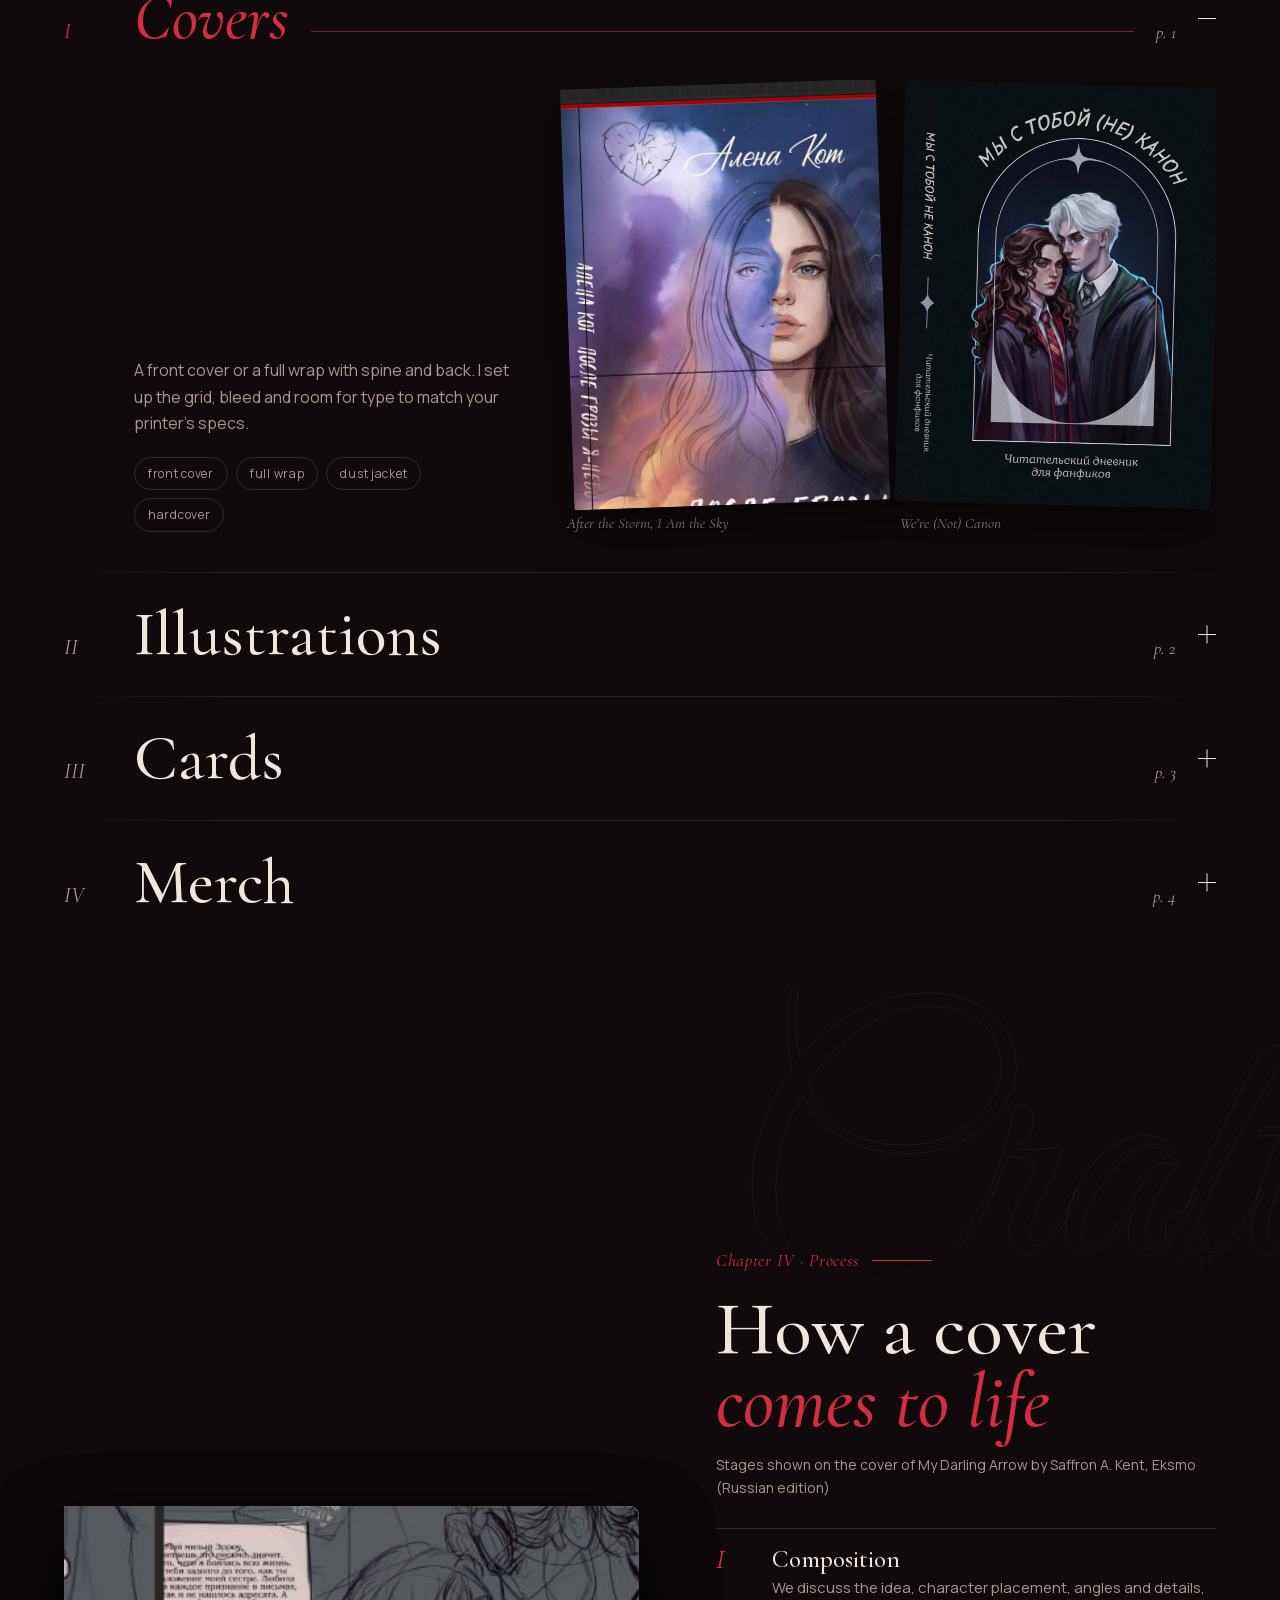
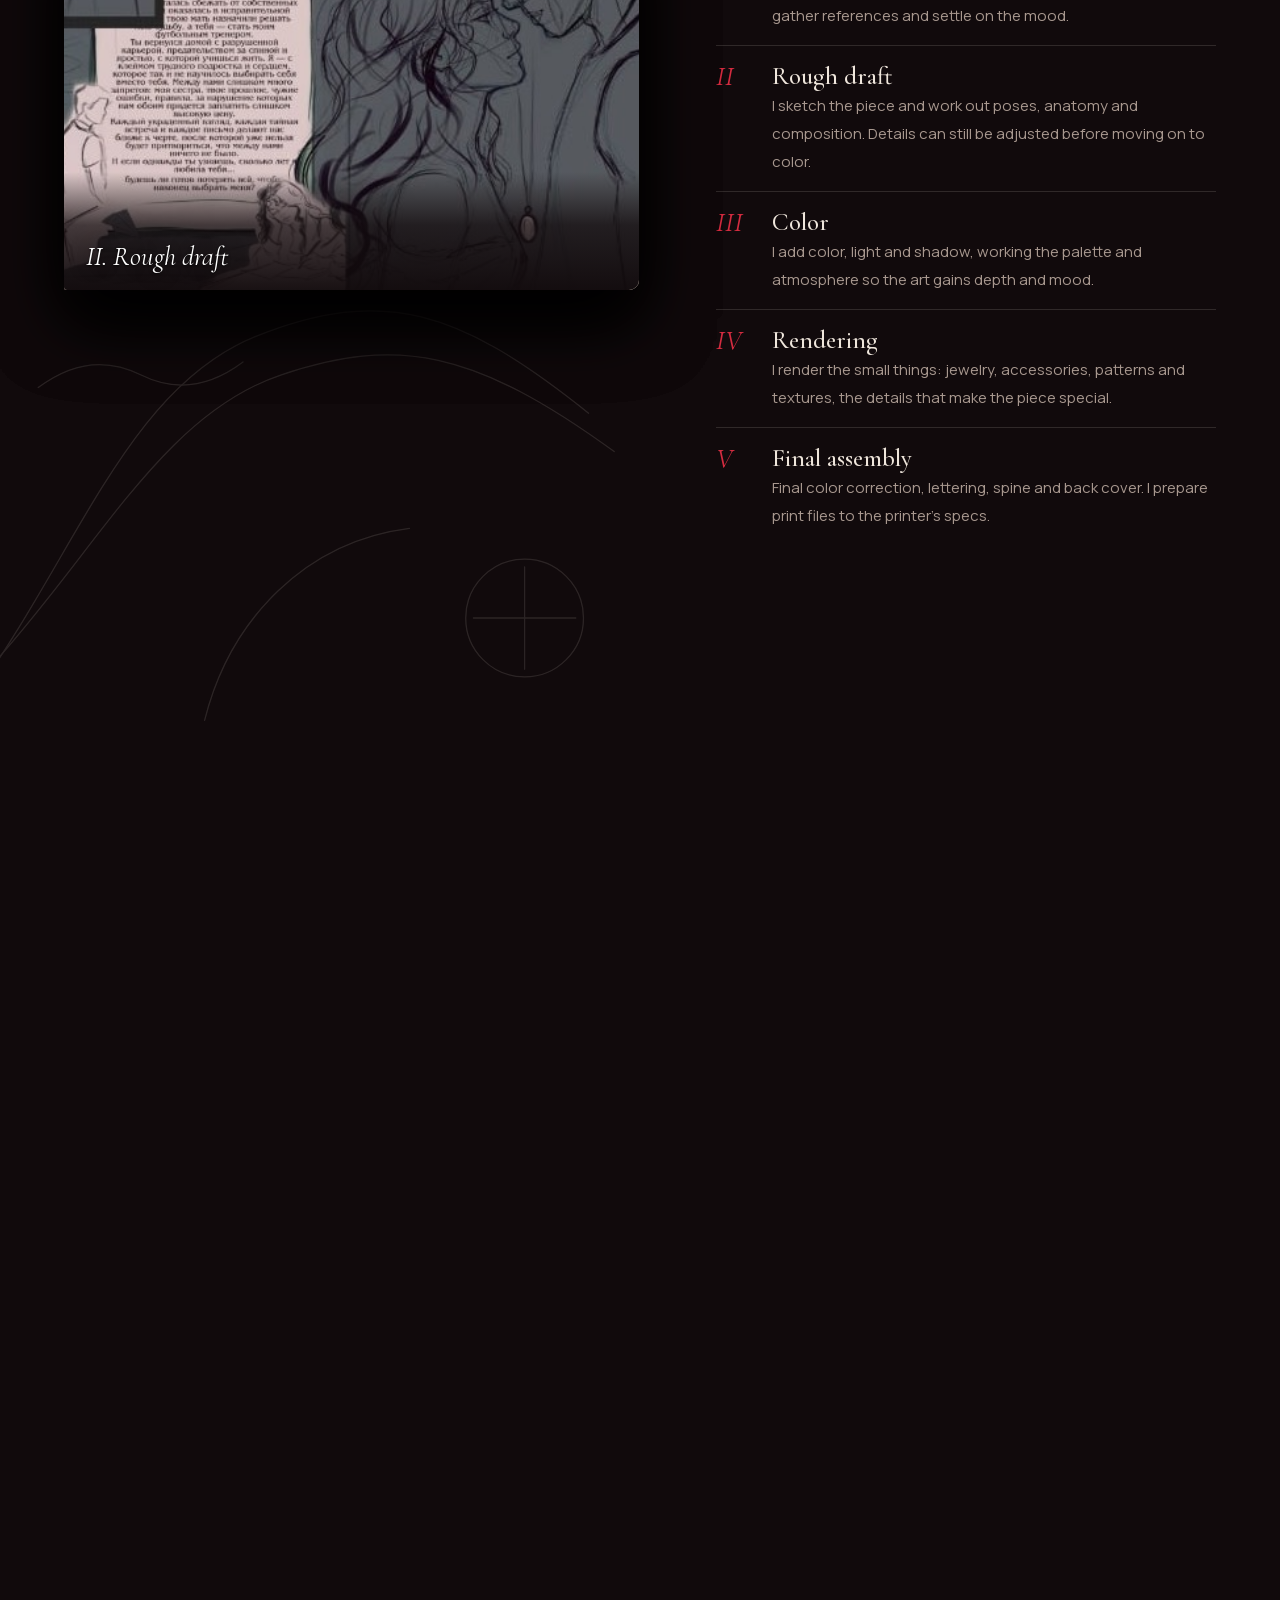
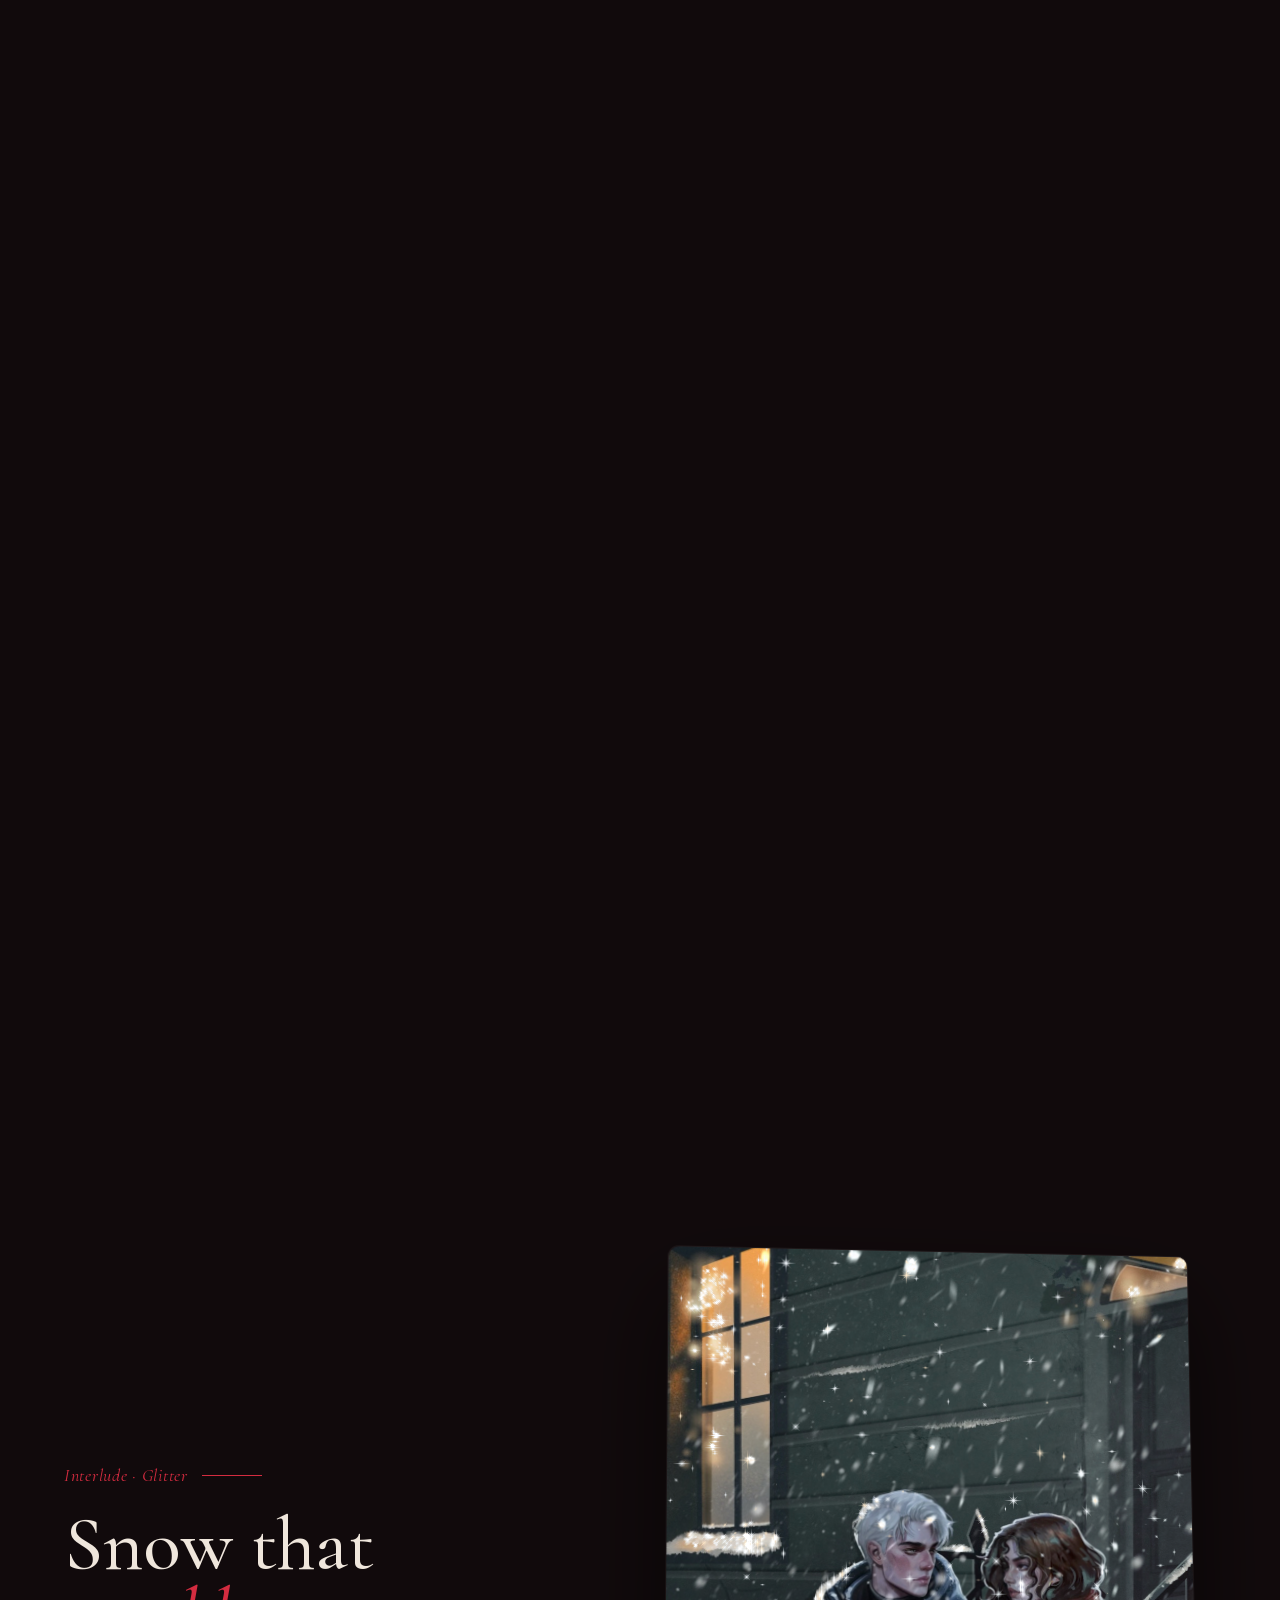
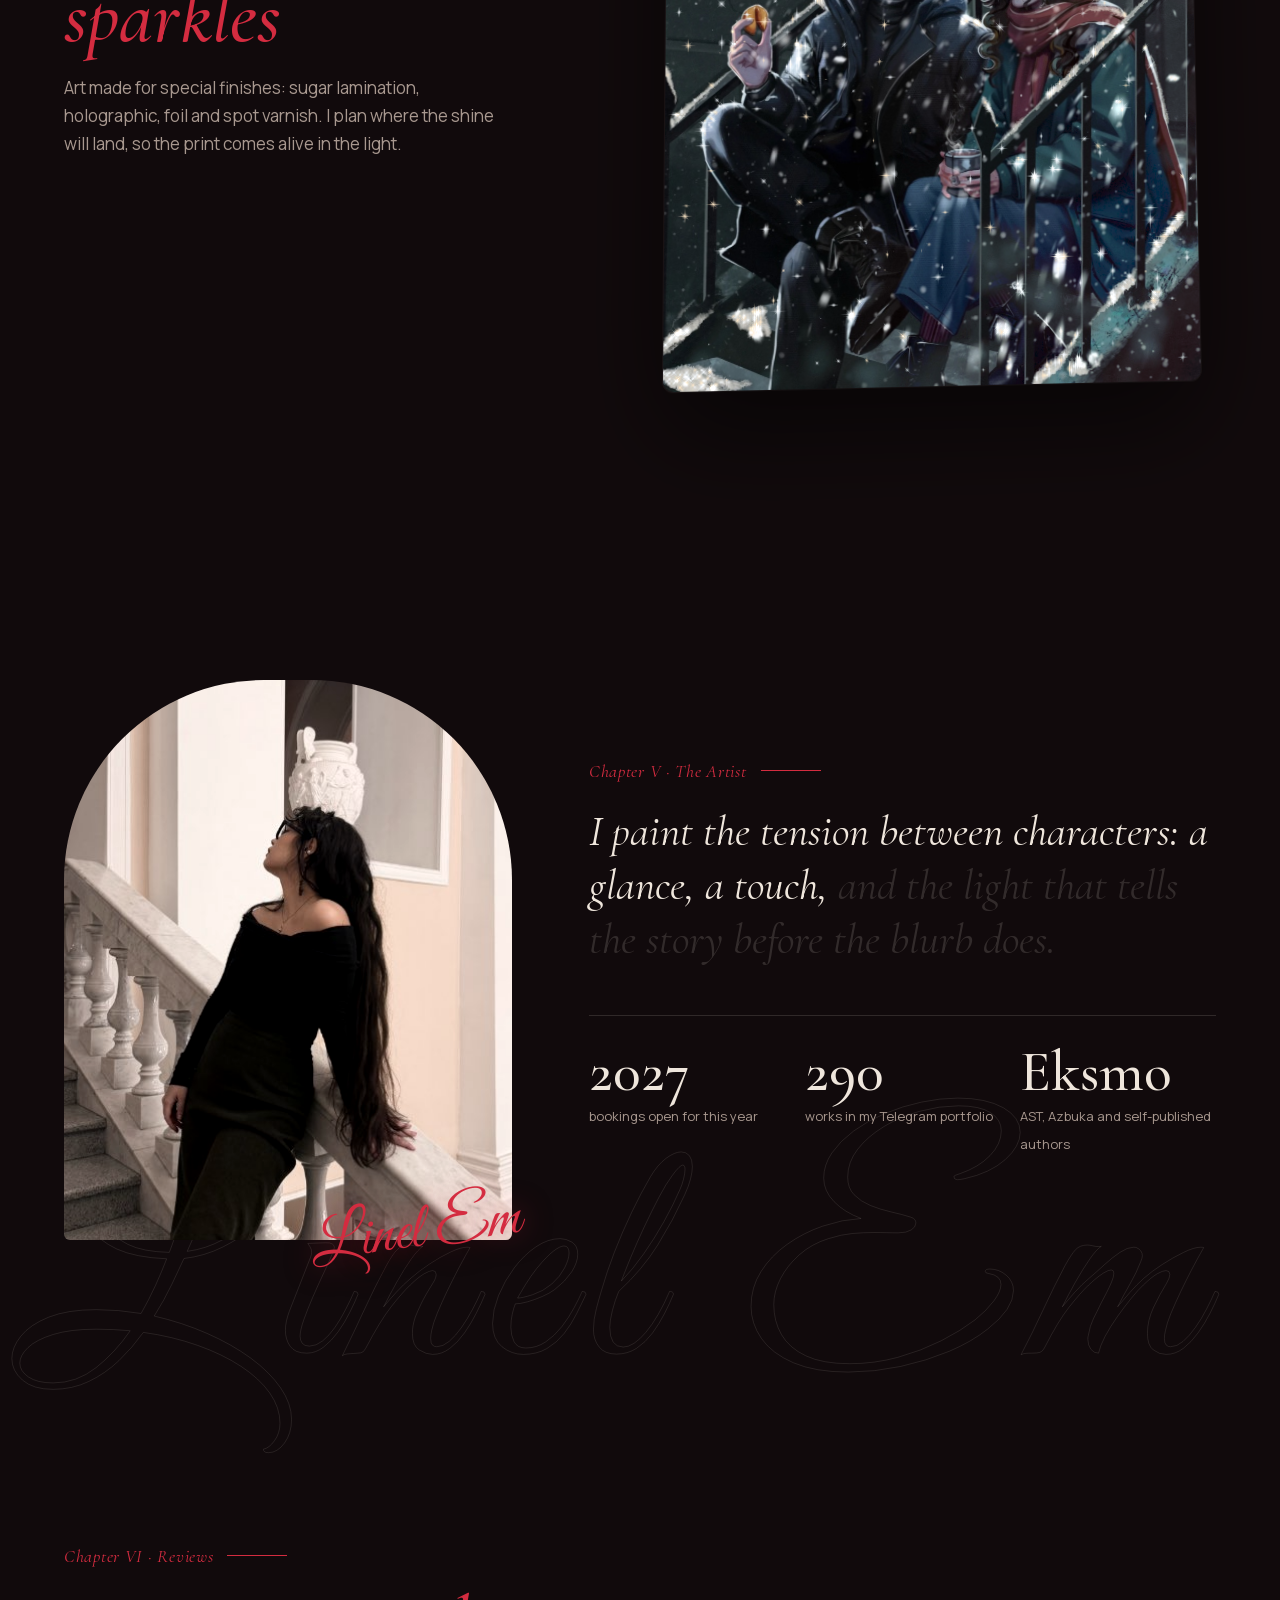
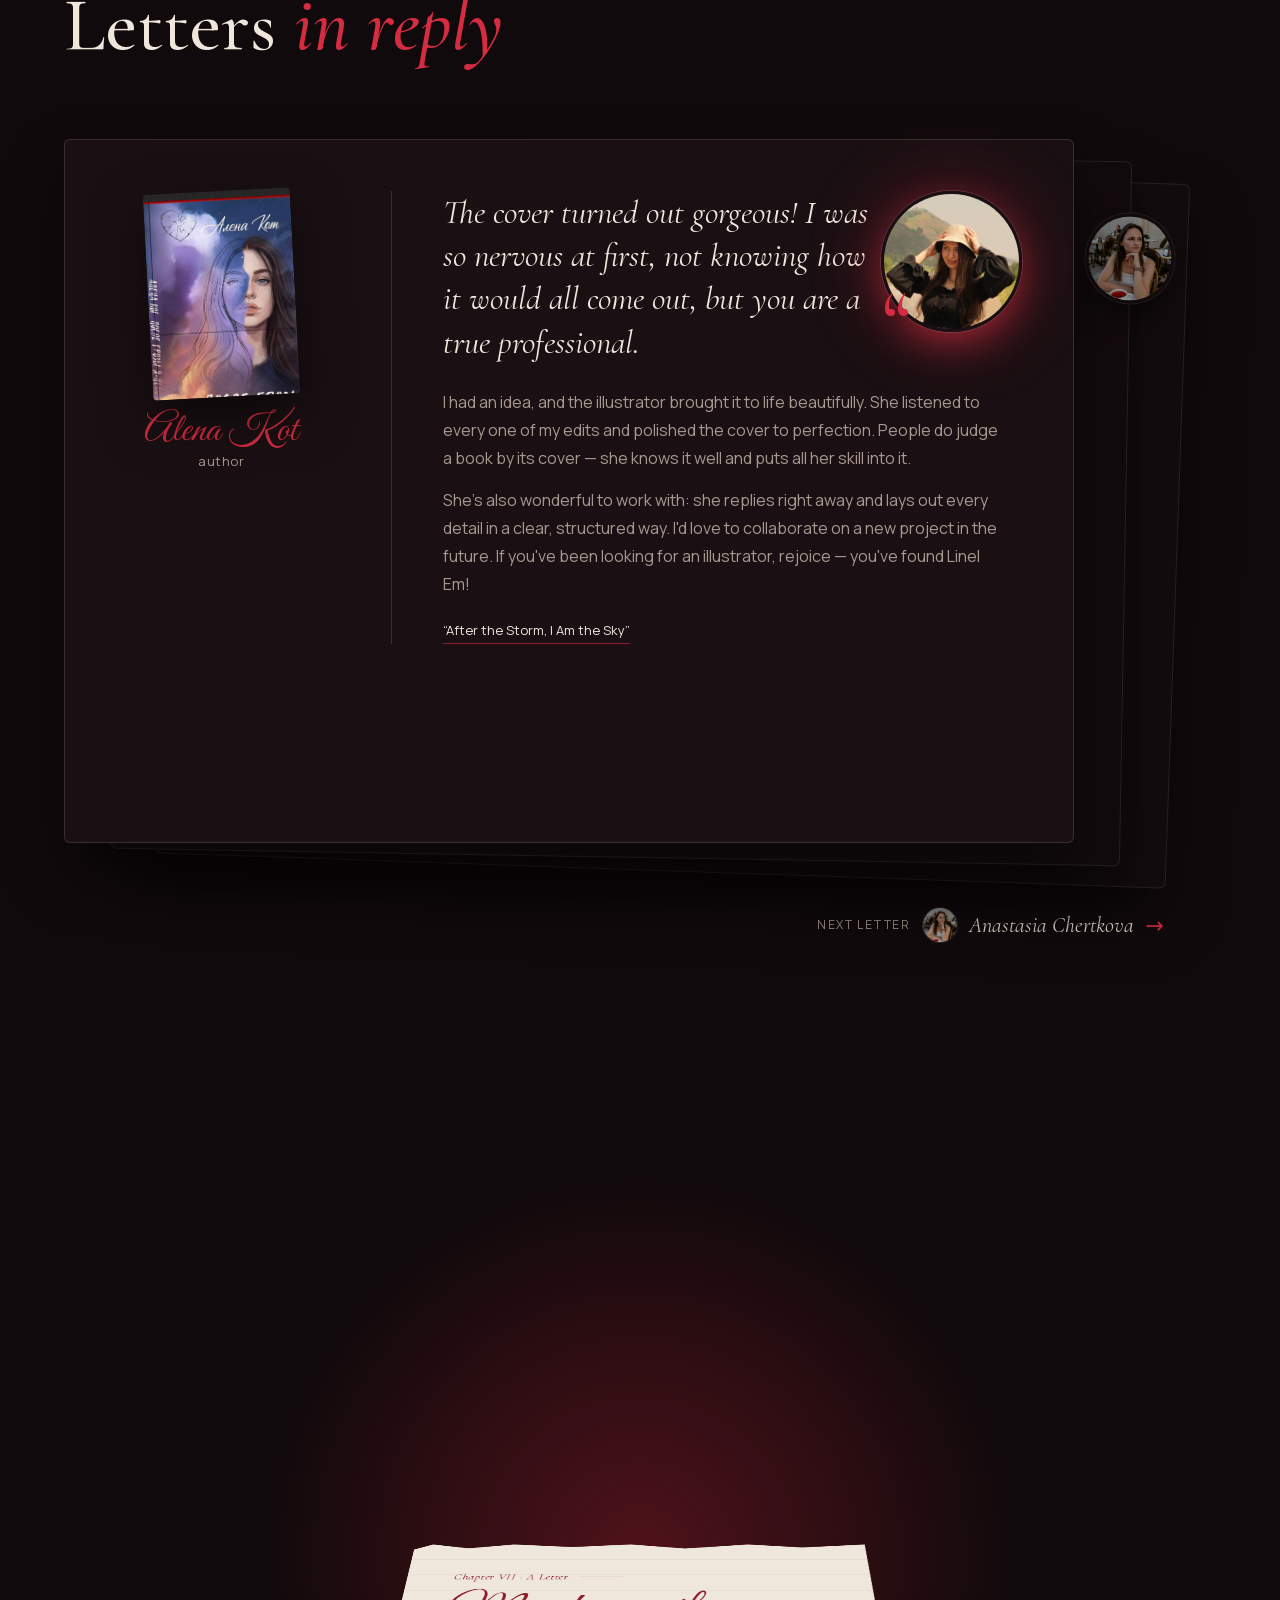
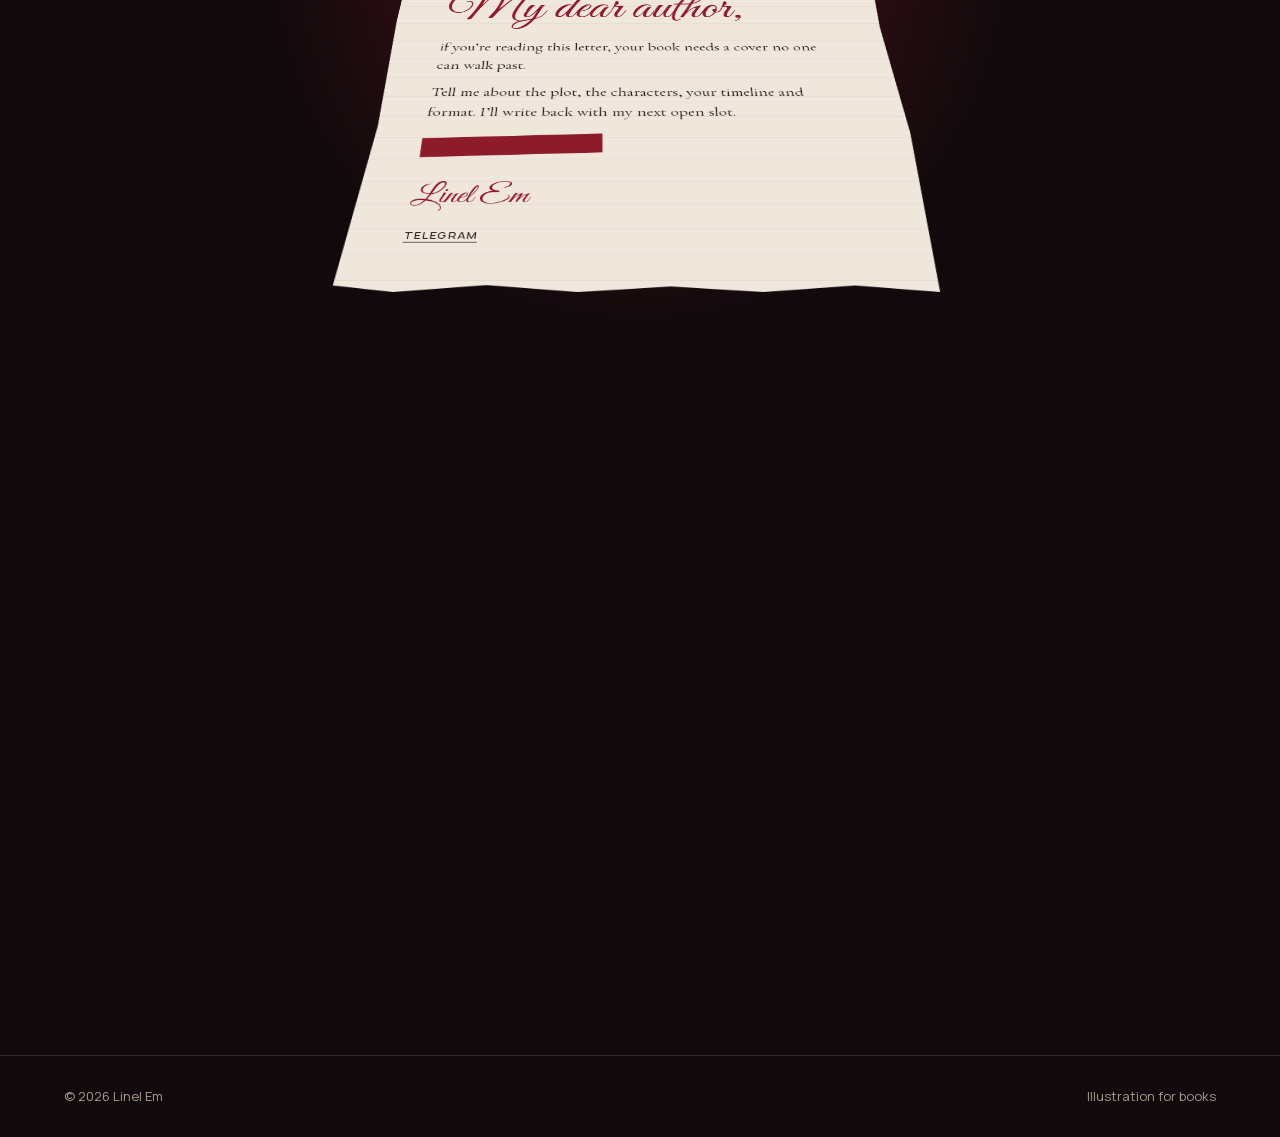
==== commit ba519151: "Add reviews section: a stack of letters with author photos (RU + EN) Co-Authored-By: Claude Opus 5.5" ====
--- a/en/index.html
+++ b/en/index.html
@@ -340,6 +340,84 @@
   .facts b { display: block; font: 500 clamp(40px, 4.5vw, 60px)/1 var(--serif); color: var(--paper); }
   .facts span { font-size: 13px; color: var(--muted); }
 
+  /* ===== REVIEWS ===== */
+  .reviews h2 { margin: 18px 0 clamp(40px, 6vw, 80px); }
+  .rv-list { display: grid; gap: clamp(40px, 6vw, 80px); }
+  .rv { display: grid; grid-template-columns: minmax(180px, 3fr) 9fr; gap: clamp(24px, 5vw, 80px); align-items: start; }
+  .rv-side { position: relative; display: flex; flex-direction: column; align-items: center; text-align: center; gap: 14px; }
+  .rv-cover { width: 70%; aspect-ratio: 5/7; object-fit: cover; border-radius: 4px; box-shadow: 0 20px 50px rgba(0,0,0,.55); transform: rotate(-3deg); }
+  .rv-ava { width: 84px; height: 84px; border-radius: 50%; object-fit: cover; border: 3px solid var(--bg); margin-top: -46px; margin-left: 46%; position: relative; box-shadow: 0 0 0 1px var(--line); }
+  .rv-name { font: 400 40px/1 var(--script); color: var(--red); }
+  .rv-role { font-size: 13px; color: var(--muted); letter-spacing: .04em; }
+  .rv-body { position: relative; border-left: 1px solid var(--line); padding-left: clamp(20px, 4vw, 56px); }
+  .rv-body::before { content: "\201C"; position: absolute; left: clamp(4px, 2vw, 30px); top: -.35em; font: 400 140px/1 var(--serif); color: var(--wine); opacity: .6; pointer-events: none; }
+  .rv-lead { font: italic 400 clamp(24px, 2.6vw, 36px)/1.3 var(--serif); color: var(--paper); position: relative; }
+  .rv-text { margin-top: 24px; font-size: 16px; line-height: 1.75; color: var(--muted); max-width: 62ch; }
+  .rv-text p + p { margin-top: 14px; }
+  .rv-book { display: inline-block; margin-top: 22px; font-size: 13px; color: var(--paper); border-bottom: 1px solid var(--wine); padding-bottom: 2px; }
+  @media (max-width: 700px) {
+    .rv { grid-template-columns: 1fr; }
+    .rv-side { flex-direction: row; text-align: left; align-items: center; }
+    .rv-cover { width: 76px; transform: rotate(-3deg); }
+    .rv-ava { width: 56px; height: 56px; margin: 0 0 0 -30px; align-self: flex-end; }
+    .rv-side > div { display: grid; gap: 4px; }
+    .rv-name { font-size: 32px; }
+    .rv-body { border-left: 0; padding-left: 0; }
+    .rv-body::before { left: -6px; top: -.55em; font-size: 110px; }
+  }
+
+  .rv-solo .rv-ava { width: 160px; height: 160px; margin: 0; border: 0; box-shadow: 0 0 0 1px var(--line), 0 20px 50px rgba(0,0,0,.55); }
+  @media (max-width: 700px) { .rv-solo .rv-ava { width: 76px; height: 76px; } }
+  /* reviews as a stack of letters */
+  .rv-stack { max-width: 1100px; }
+  .reviews .rv-list { display: grid; gap: 0; padding: 0 clamp(64px, 7vw, 96px) 30px 0; }
+  .reviews .rv { --k: 0; grid-area: 1 / 1; background: #1a1013; border: 1px solid var(--line); border-radius: 6px; padding: clamp(28px, 4vw, 60px); box-shadow: 0 30px 60px rgba(0,0,0,.45);
+    transform: translate(calc(var(--k) * clamp(28px, 4vw, 46px)), calc(var(--k) * 10px)) rotate(calc(var(--k) * 1deg)); z-index: calc(10 - var(--k));
+    transition: transform .7s var(--ease), opacity .5s, filter .5s; transform-origin: 30% 100%; cursor: pointer; }
+  .reviews .rv:not(.on) { filter: brightness(.7); }
+  .reviews .rv:not(.on) > :not(.rv-ava) { opacity: 0; transition: opacity .3s; }
+  @media (max-width: 700px) { .reviews .rv-list { padding-right: 34px; } }
+  .reviews .rv.on { cursor: default; }
+  .reviews .rv { align-content: start; }
+  @media (max-width: 700px) { .reviews .rv-side { align-items: center; } }
+  .reviews .rv.on > * { transition: opacity .5s .25s; }
+  .reviews .rv.far { opacity: 0; pointer-events: none; }
+  .reviews .rv.out { transform: translate(-30%, 40px) rotate(-10deg); opacity: 0; z-index: 20; transition: transform .55s cubic-bezier(.5,0,.75,0), opacity .55s; }
+  .reviews .rv:not(.on):hover { filter: brightness(.85); }
+  .rv-next { display: flex; align-items: center; gap: 12px; margin: 26px 0 0 auto; background: none; border: 0; color: var(--paper); font: inherit; cursor: pointer; padding: 8px 0; }
+  .rv-next-label { font-size: 12px; letter-spacing: .14em; text-transform: uppercase; color: var(--muted); }
+  .rv-next img { width: 34px; height: 34px; border-radius: 50%; object-fit: cover; box-shadow: 0 0 0 1px var(--line); }
+  .rv-next-name { font: italic 400 22px/1 var(--serif); }
+  .rv-next i { font-style: normal; color: var(--red); font-size: 22px; transition: translate .3s var(--ease); }
+  .rv-next:hover i { translate: 6px 0; }
+  @media (max-width: 700px) { .rv-next-label { display: none; } .rv-next { margin-left: 0; } }
+  /* author photo lives in the top-right corner; on the next letter it peeks past the edge, then slides into place */
+  .reviews .rv { --av: clamp(64px, 7vw, 96px); --pd: clamp(28px, 4vw, 60px); position: relative; }
+  .reviews .rv .rv-ava { position: absolute; top: var(--pd); right: var(--pd); width: var(--av); height: var(--av); margin: 0; border: 3px solid #1a1013; box-shadow: 0 0 0 1px var(--line), 0 12px 30px rgba(0,0,0,.5); z-index: 2;
+    translate: 0 0; transition: translate .8s var(--ease), width .8s var(--ease), height .8s var(--ease), box-shadow .8s, opacity .4s; }
+  .reviews .rv.on { --av: clamp(100px, 11vw, 150px); }
+  .reviews .rv.on .rv-ava { box-shadow: 0 0 0 1px var(--line), 0 14px 40px -6px rgba(212,44,64,.7), 0 0 70px rgba(212,44,64,.35); }
+  .reviews .rv[style*="--k: 1"] .rv-ava { translate: calc(var(--pd) + var(--av) / 2) 0; animation: rvPeek 3.2s ease-in-out infinite; }
+  .reviews .rv[style*="--k: 2"] .rv-ava, .reviews .rv[style*="--k: 3"] .rv-ava { opacity: 0; }
+  .reviews .rv[style*="--k: 1"]:hover { filter: brightness(1); }
+  @keyframes rvPeek { 0%, 70%, 100% { transform: none; } 80% { transform: translateX(5px) rotate(4deg); } 90% { transform: translateX(-2px); } }
+  @media (prefers-reduced-motion: reduce) { .reviews .rv .rv-ava { animation: none; } }
+  .reviews .rv-solo { grid-template-columns: 1fr; }
+  .reviews .rv-solo .rv-side { align-items: flex-start; text-align: left; padding-right: calc(var(--av) + 16px); min-height: var(--av); justify-content: center; }
+  .reviews .rv-solo .rv-body { border-left: 0; padding-left: 0; }
+  .reviews .rv:not(.rv-solo) .rv-lead { padding-right: calc(var(--av) - 10px); }
+  @media (max-width: 700px) {
+    .reviews .rv { --av: 48px; --pd: 18px; padding: 22px 18px; transform: translate(calc(var(--k) * 16px), calc(var(--k) * 8px)) rotate(calc(var(--k) * 1deg)); } .reviews .rv.on { --av: 76px; }
+    .reviews .rv-lead { font-size: 22px; line-height: 1.32; }
+    .reviews .rv-text { font-size: 15px; line-height: 1.65; }
+    .reviews .rv::after { font-size: 64px; }
+    .reviews .rv .rv-side { padding-right: calc(var(--av) + 8px); }
+    .reviews .rv:not(.rv-solo) .rv-lead { padding-right: 0; }
+  }
+  /* quote mark sits on the photo's lower-left edge as a decoration */
+  .reviews .rv-body::before { content: none; }
+  .reviews .rv::after { content: "\201C"; position: absolute; z-index: 3; top: calc(var(--pd) + var(--av) * .62); right: calc(var(--pd) + var(--av) * .78); font: 400 clamp(72px, 7vw, 110px)/1 var(--serif); color: var(--red); text-shadow: 0 4px 18px rgba(0,0,0,.6); pointer-events: none; opacity: 0; transition: opacity .4s, top .8s var(--ease), right .8s var(--ease); }
+  .reviews .rv.on::after { opacity: 1; transition-delay: .3s; }
   /* ===== LETTER / CONTACT ===== */
   .contact { min-height: 100svh; display: grid; place-items: center; overflow: hidden; }
   .contact .glow { position: absolute; width: 70vmax; height: 70vmax; border-radius: 50%; background: radial-gradient(var(--wine), transparent 60%); opacity: .5; left: 50%; top: 50%; translate: -50% -50%; pointer-events: none; }
@@ -650,11 +728,105 @@
   </div>
 </section>
 
-<!-- VI. LETTER -->
+<!-- VI. REVIEWS -->
+<section class="reviews" id="reviews">
+  <div class="chapter">Chapter VI · Reviews</div>
+  <h2>Letters <em>in&nbsp;reply</em></h2>
+  <div class="rv-stack">
+  <div class="rv-list">
+    <article class="rv">
+      <div class="rv-side">
+        <img class="rv-cover" src="/img/groza.jpg" alt="Cover of “After the Storm, I Am the Sky”" loading="lazy">
+        <img class="rv-ava" src="/img/review-alena.jpg" alt="Alena Kot" loading="lazy">
+        <div><div class="rv-name">Alena Kot</div><div class="rv-role">author</div></div>
+      </div>
+      <div class="rv-body">
+        <p class="rv-lead">The cover turned out gorgeous! I was so nervous at first, not knowing how it would all come out, but you are a true professional.</p>
+        <div class="rv-text">
+          <p>I had an idea, and the illustrator brought it to life beautifully. She listened to every one of my edits and polished the cover to perfection. People do judge a book by its cover — she knows it well and puts all her skill into it.</p>
+          <p>She's also wonderful to work with: she replies right away and lays out every detail in a clear, structured way. I'd love to collaborate on a new project in the future. If you've been looking for an illustrator, rejoice — you've found Linel Em!</p>
+        </div>
+        <span class="rv-book">“After the Storm, I Am the Sky”</span>
+      </div>
+    </article>
+    <article class="rv rv-solo">
+      <div class="rv-side">
+        <img class="rv-ava" src="/img/review-anastasia.jpg" alt="Anastasia Chertkova" loading="lazy">
+        <div><div class="rv-name">Anastasia Chertkova</div><div class="rv-role">author at Eksmo and MIF, book blogger</div></div>
+      </div>
+      <div class="rv-body">
+        <p class="rv-lead">The characters came alive in her illustrations. An incredibly talented artist with a stunning sense of colour and an eye for detail!</p>
+        <div class="rv-text">
+          <p>I worked with Linel on my book “Ariadne’s Labyrinth” and was absolutely delighted. She carefully took all my wishes into account, yet also suggested her own ideas when, in her professional view, they suited better. That’s when real magic happened. Linel captured each character’s personality and turned words into magnificent art.</p>
+          <p>I adore every illustration Linel creates — I’m her fan.</p>
+        </div>
+        <span class="rv-book">“Ariadne’s Labyrinth”</span>
+      </div>
+    </article>
+    <article class="rv rv-solo">
+      <div class="rv-side">
+        <img class="rv-ava" src="/img/review-kristina.jpg" alt="Kristina" loading="lazy">
+        <div><div class="rv-name">Kristina</div><div class="rv-role">editor at Eksmo</div></div>
+      </div>
+      <div class="rv-body">
+        <p class="rv-lead">Full commitment to the process, quick revisions, easy communication — your illustration is definitely in safe hands.</p>
+        <div class="rv-text">
+          <p>I want to thank Linel Em for a wonderful collaboration and, of course, for the incredibly beautiful illustrations!</p>
+        </div>
+      </div>
+    </article>
+    <article class="rv">
+      <div class="rv-side">
+        <img class="rv-cover" src="/img/prepod.jpg" alt="Cover of “The Professor”" loading="lazy">
+        <img class="rv-ava" src="/img/review-yulia.jpg" alt="Yulia Hokka" loading="lazy">
+        <div><div class="rv-name">Yulia Hokka</div><div class="rv-role">writer and psychologist, Eksmo author</div></div>
+      </div>
+      <div class="rv-body">
+        <p class="rv-lead">I got one of the most beautiful character illustrations I have ever seen.</p>
+        <div class="rv-text">
+          <p>I’m thrilled with the cover for my book. I was very anxious about it at first, but in the end I consider myself lucky to have found Linel Em.</p>
+          <p>Stylish linework, beautiful faces, and a subtle sense of the characters and the tension between them. I really hope my future books will get covers from this wonderful artist too. Thank you!</p>
+        </div>
+        <span class="rv-book">“The Professor” · Eksmo</span>
+      </div>
+    </article>
+    <article class="rv rv-solo">
+      <div class="rv-side">
+        <img class="rv-ava" src="/img/review-anastasia-ed.jpg" alt="Anastasia" loading="lazy">
+        <div><div class="rv-name">Anastasia</div><div class="rv-role">literary editor at Eksmo and AST</div></div>
+      </div>
+      <div class="rv-body">
+        <p class="rv-lead">We understood each other almost without words and were completely on the same wavelength.</p>
+        <div class="rv-text">
+          <p>I want to thank Linel Em for beautiful illustrations and a fantastic experience working with the artist! I ordered two covers with completely different moods and palettes.</p>
+          <p>Above all, I’d point out her dedication, her readiness to help develop the idea, how fully she immerses herself in the book’s atmosphere, and how easy she is to communicate with. We were constantly in touch and made revisions quickly.</p>
+          <p>First I came to her for an illustration in cold tones with a tense, oppressive atmosphere, then for one in red and orange, full of passion, light sensuality and intimacy. Linel Em handled both brilliantly. I’m absolutely delighted with her work!</p>
+        </div>
+      </div>
+    </article>
+    <article class="rv rv-solo">
+      <div class="rv-side">
+        <img class="rv-ava" src="/img/review-polina.jpg" alt="Polina Maleeva" loading="lazy">
+        <div><div class="rv-name">Polina Maleeva</div><div class="rv-role">managing editor, non-book products and licensing</div></div>
+      </div>
+      <div class="rv-body">
+        <p class="rv-lead">Our projects owe much of their popularity to her illustrations!</p>
+        <div class="rv-text">
+          <p>Linel Em not only lived up to my expectations as a professional and as the project’s artist, but also turned out to be a wonderful person!</p>
+          <p>She follows the brief precisely and always meets deadlines. Yet she doesn’t stop at doing exactly what the author asked: she brings her own ideas and interesting options. Working with her is a pure pleasure.</p>
+        </div>
+      </div>
+    </article>
+  </div>
+  <button class="rv-next" type="button" data-cursor="Read"><span class="rv-next-label">Next letter</span><img alt=""><span class="rv-next-name"></span><i aria-hidden="true">→</i></button>
+  </div>
+</section>
+
+<!-- VII. LETTER -->
 <section class="contact" id="contact">
   <div class="glow"></div>
   <div class="letter">
-    <div class="chapter" style="color:var(--wine)">Chapter VI · A Letter</div>
+    <div class="chapter" style="color:var(--wine)">Chapter VII · A Letter</div>
     <h2>My dear author,</h2>
     <p>if you’re reading this letter, your book needs a cover no one can walk past.</p>
     <p>Tell me about the plot, the characters, your timeline and format. I’ll write back with my next open slot.</p>
@@ -1099,6 +1271,40 @@
   document.fonts && document.fonts.ready.then(lateRefresh);
   document.addEventListener('load', (e) => { if (e.target.tagName === 'IMG') lateRefresh(); }, true);
 })();
+
+/* reviews: a stack of letters, the top one slides away to reveal the next */
+(() => {
+  const list = document.querySelector('.reviews .rv-list');
+  if (!list) return;
+  const cards = [...list.children], btn = document.querySelector('.rv-next');
+  const n = cards.length; let cur = 0, busy = false;
+  cards.forEach((c) => { const a = c.querySelector('.rv-ava'); if (a) c.appendChild(a); });
+  const render = () => {
+    cards.forEach((c, i) => {
+      const k = (i - cur + n) % n;
+      c.style.setProperty('--k', Math.min(k, 3));
+      c.classList.toggle('on', k === 0);
+      c.classList.toggle('far', k > 2);
+      c.setAttribute('aria-hidden', k ? 'true' : 'false');
+    });
+    const nx = cards[(cur + 1) % n];
+    btn.querySelector('img').src = (nx.querySelector('.rv-ava') || nx.querySelector('.rv-cover')).src;
+    btn.querySelector('.rv-next-name').textContent = nx.querySelector('.rv-name').textContent;
+  };
+  const go = (d) => {
+    if (busy || n < 2) return; busy = true;
+    if (d > 0) {
+      const top = cards[cur]; top.classList.add('out');
+      setTimeout(() => { top.classList.remove('out'); cur = (cur + 1) % n; render(); busy = false; }, 500);
+    } else { cur = (cur - 1 + n) % n; render(); setTimeout(() => busy = false, 500); }
+  };
+  btn.addEventListener('click', () => go(1));
+  cards.forEach((c) => c.addEventListener('click', () => { if (!c.classList.contains('on')) go(1); }));
+  let x0 = null;
+  list.addEventListener('touchstart', (e) => { x0 = e.touches[0].clientX; }, { passive: true });
+  list.addEventListener('touchend', (e) => { if (x0 == null) return; const dx = e.changedTouches[0].clientX - x0; x0 = null; if (Math.abs(dx) > 50) go(dx < 0 ? 1 : -1); });
+  render();
+})();
 </script>
 </body>
 </html>
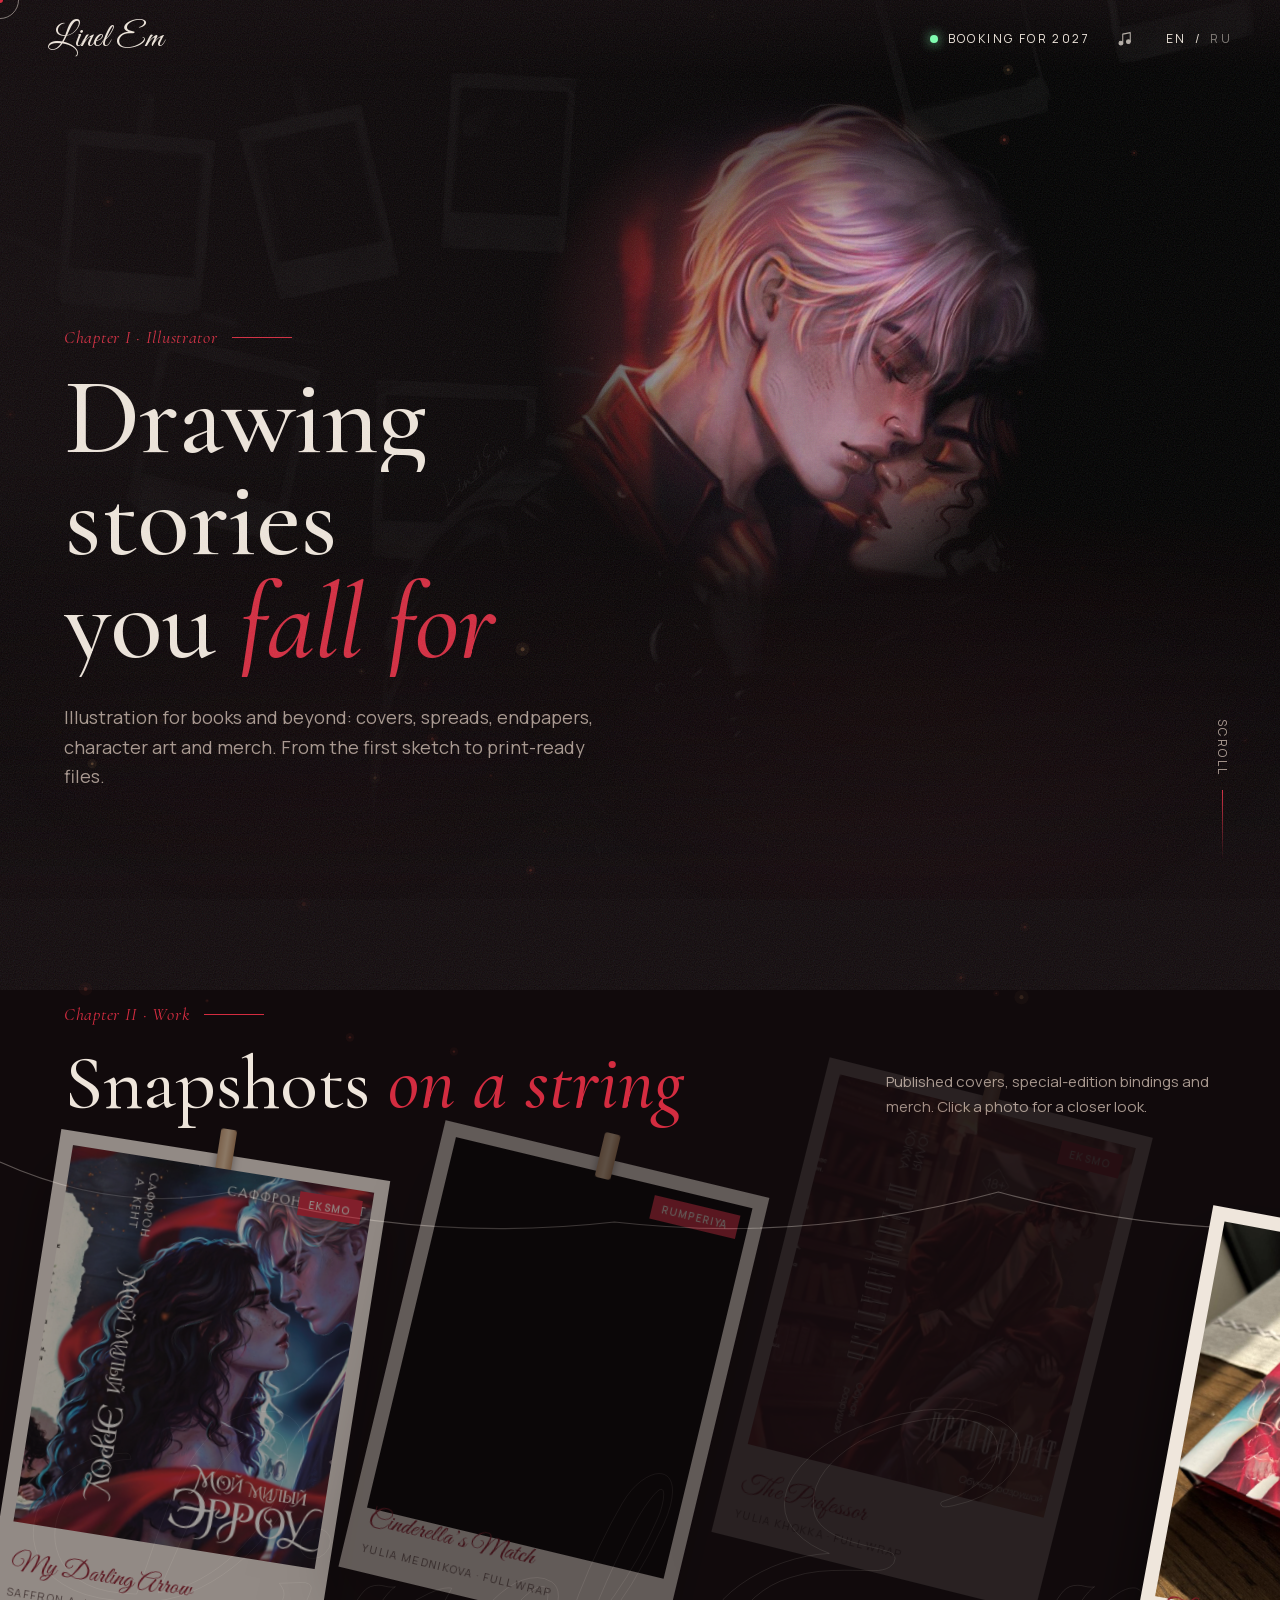
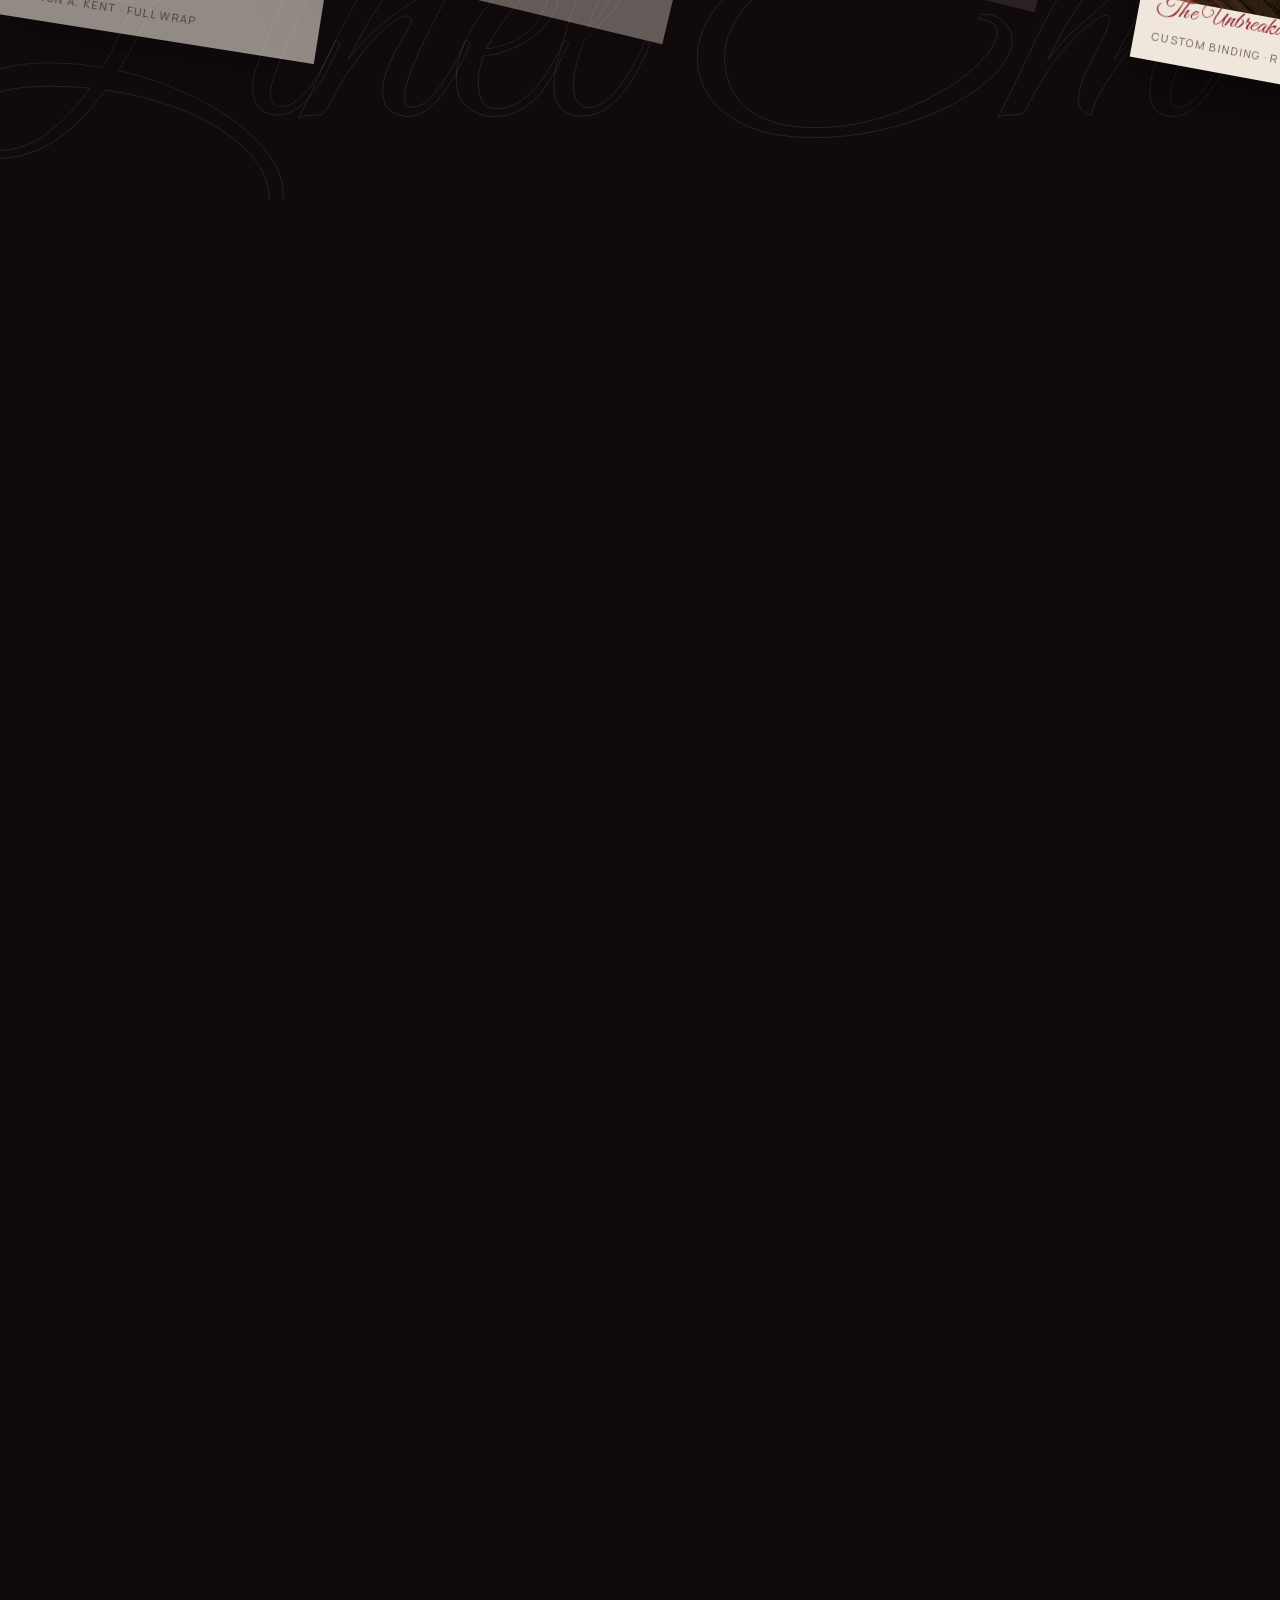
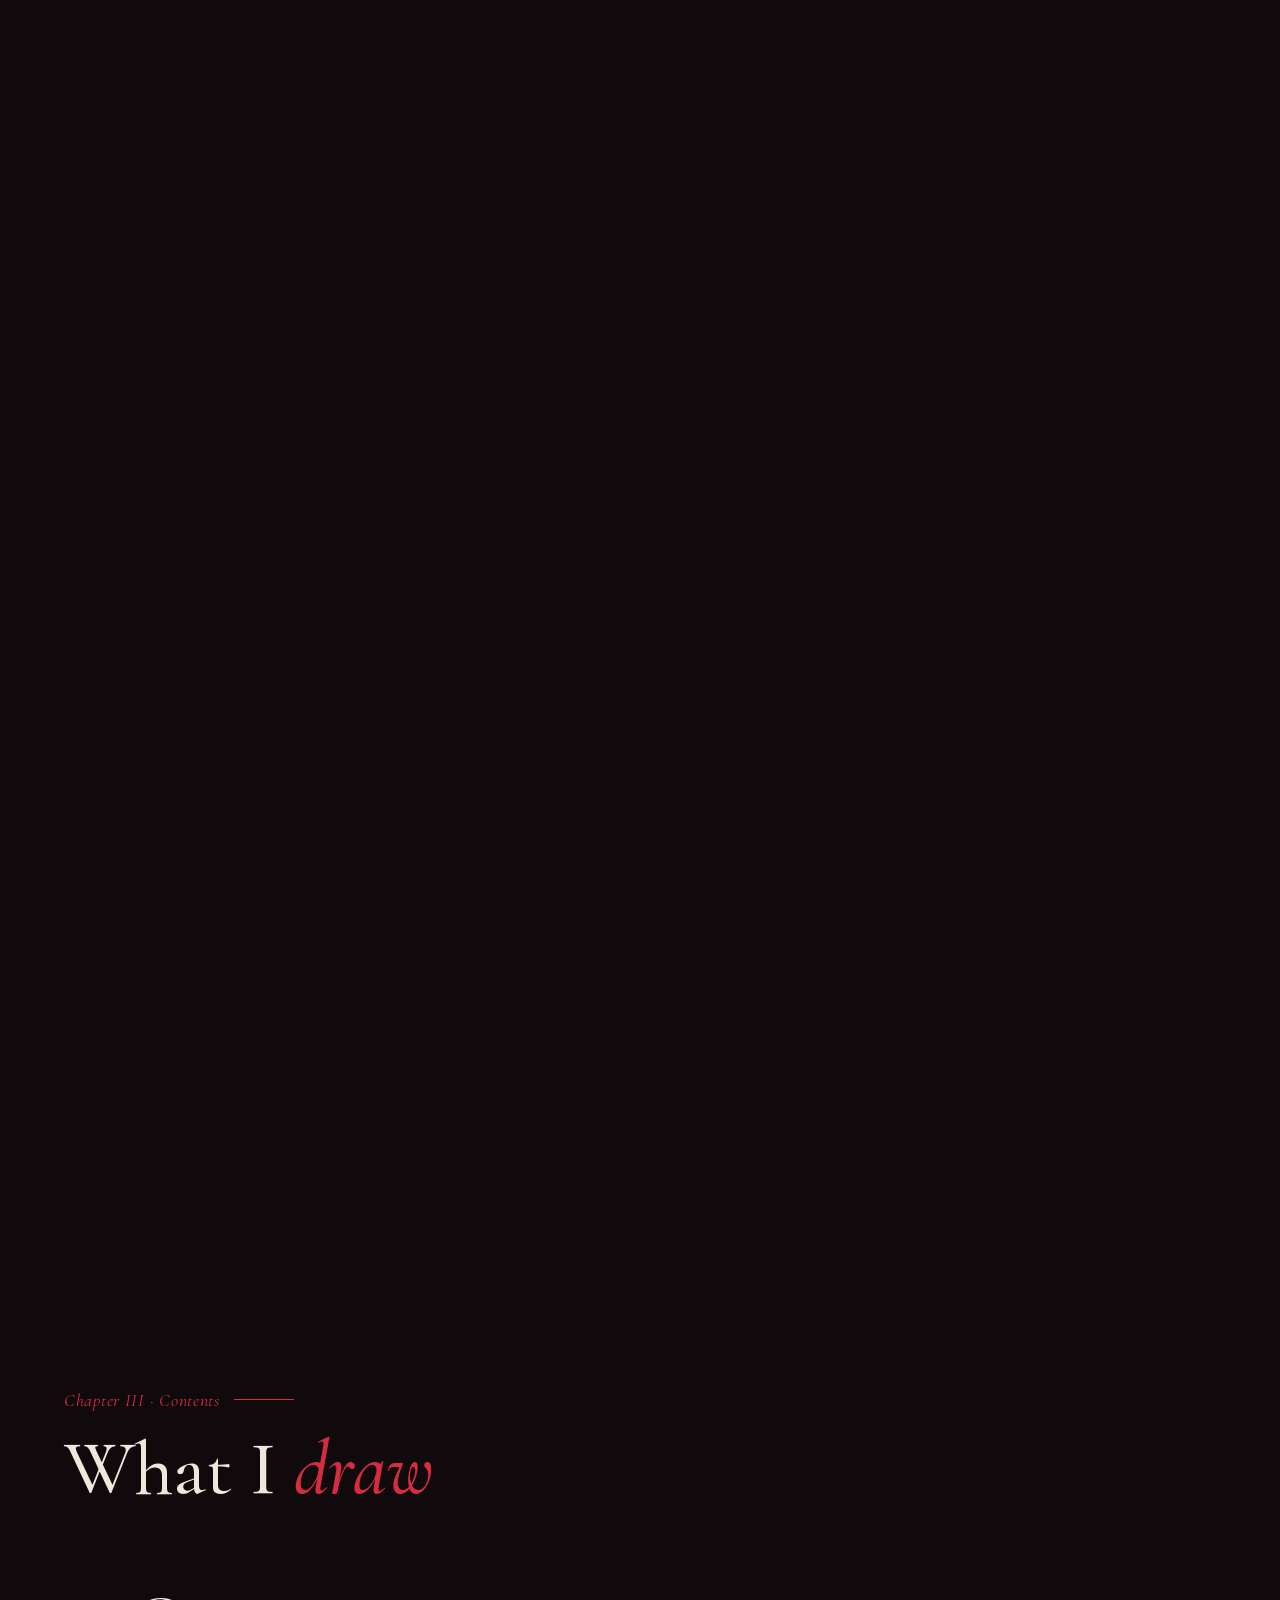
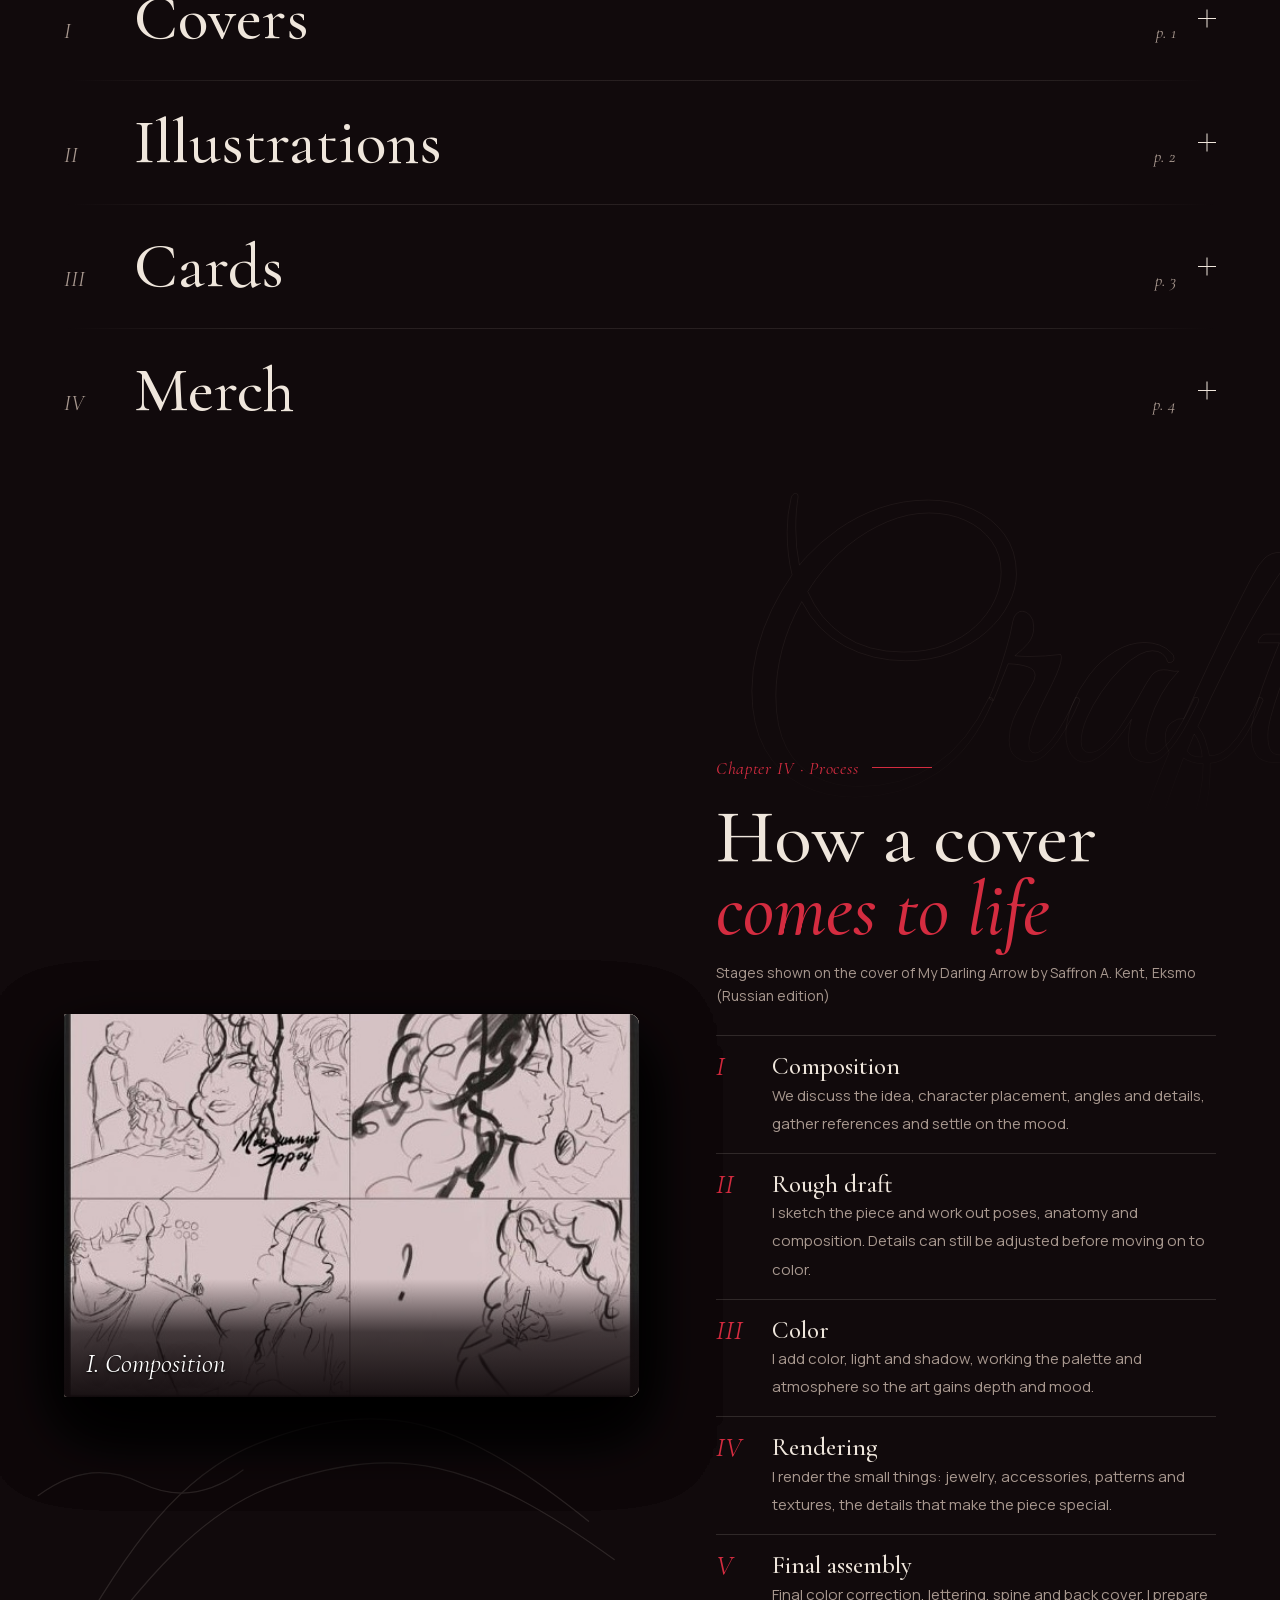
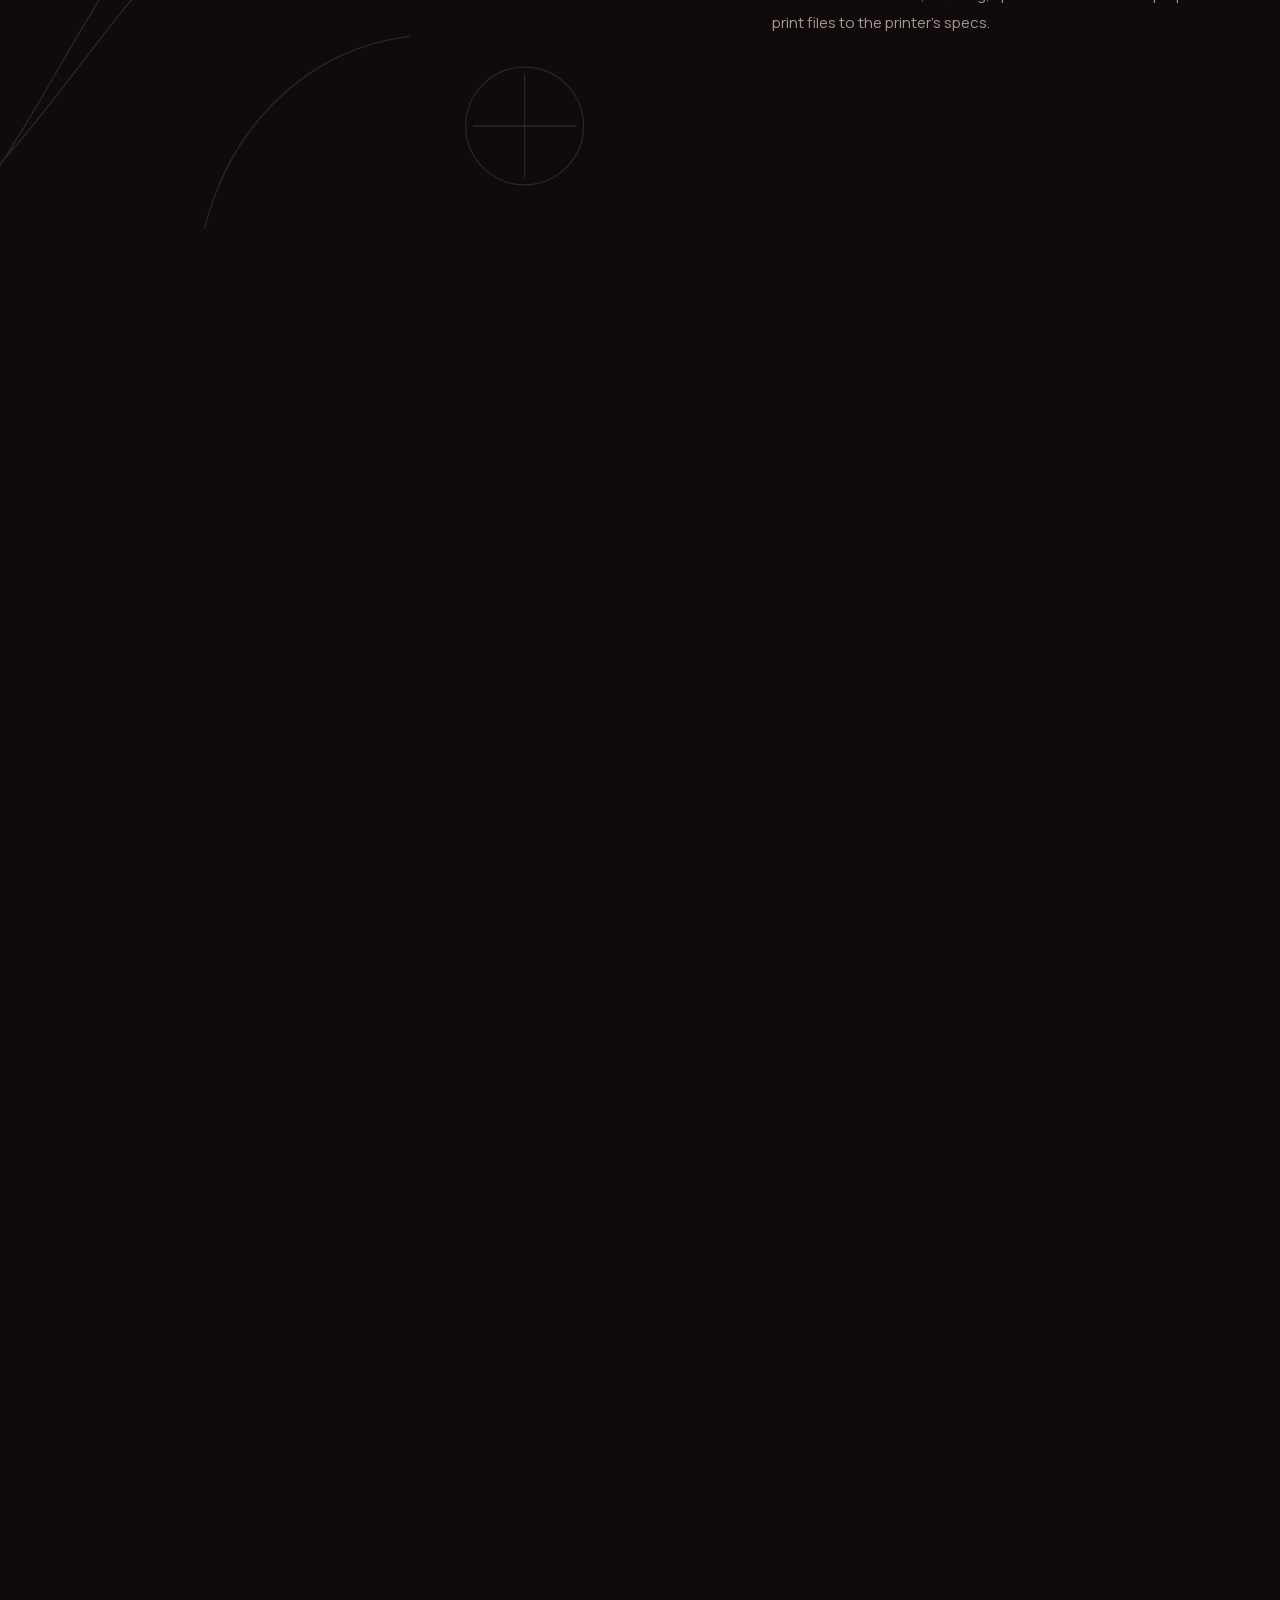
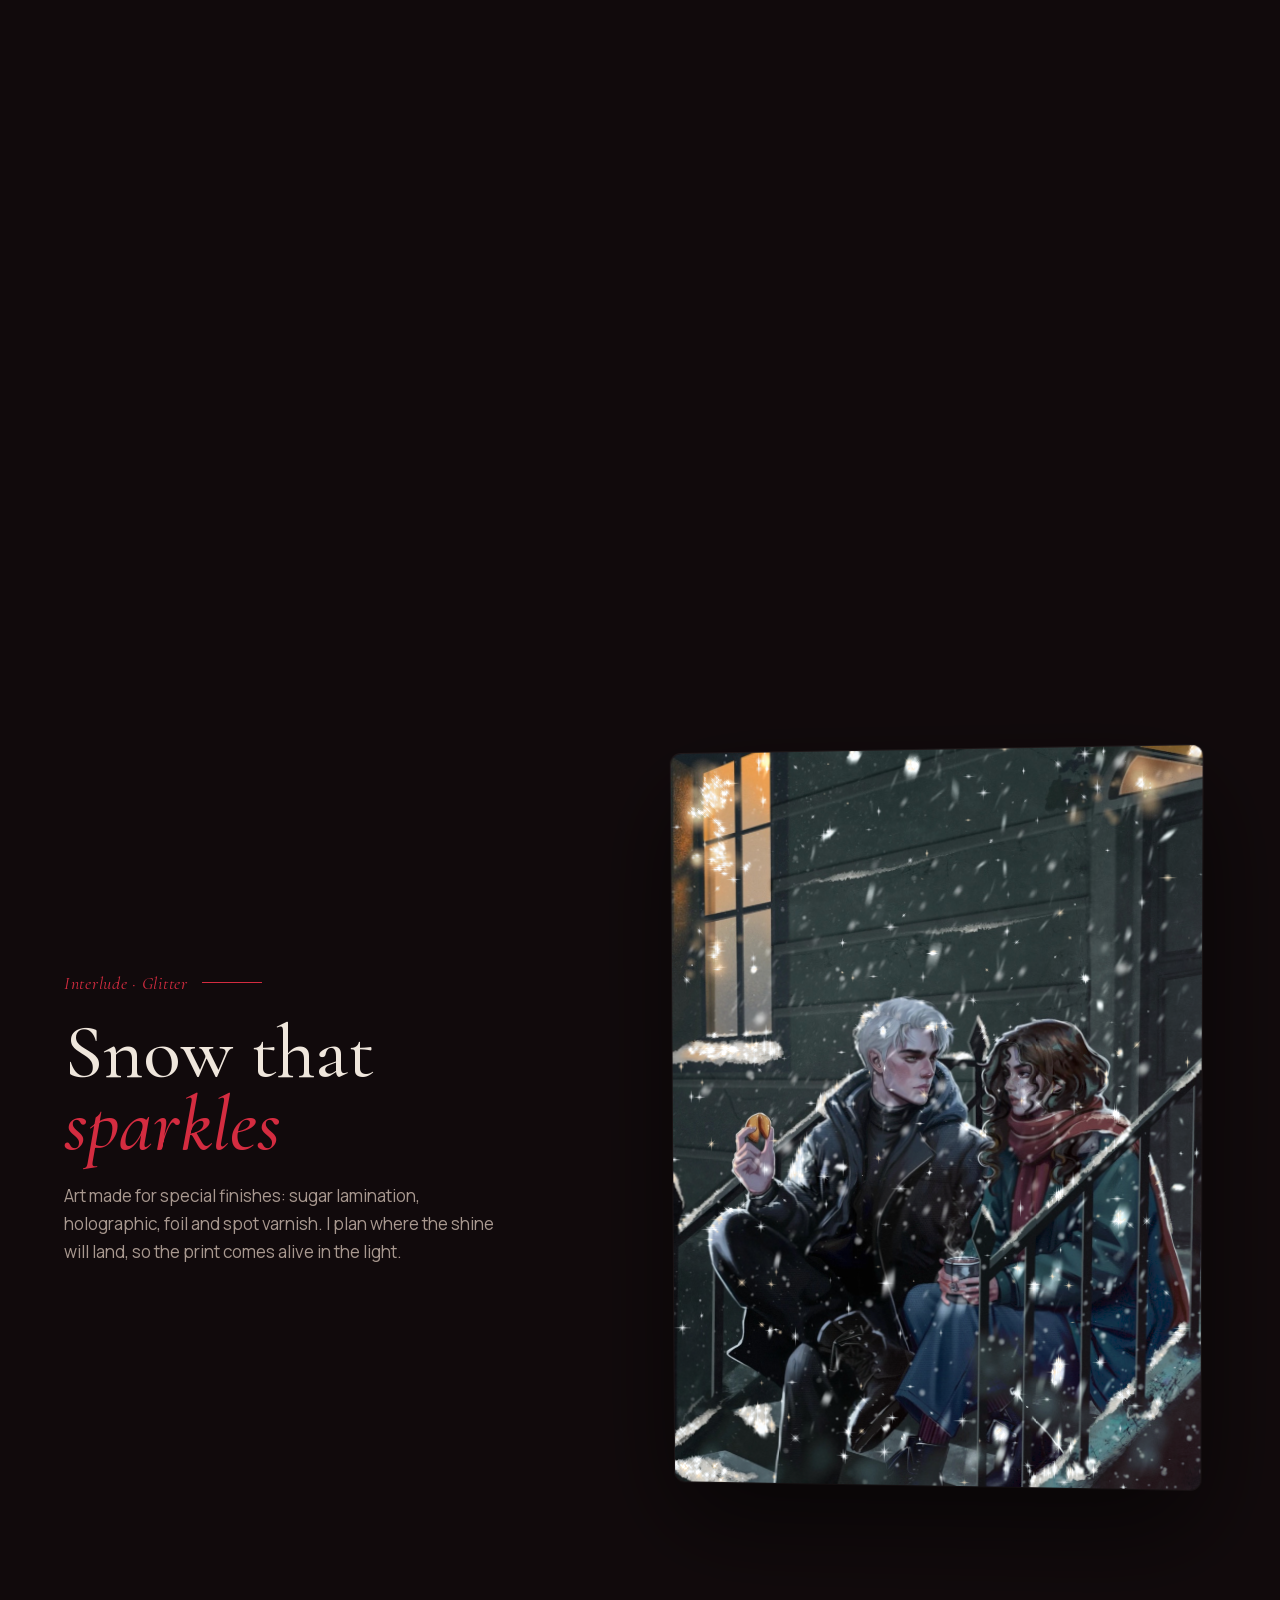
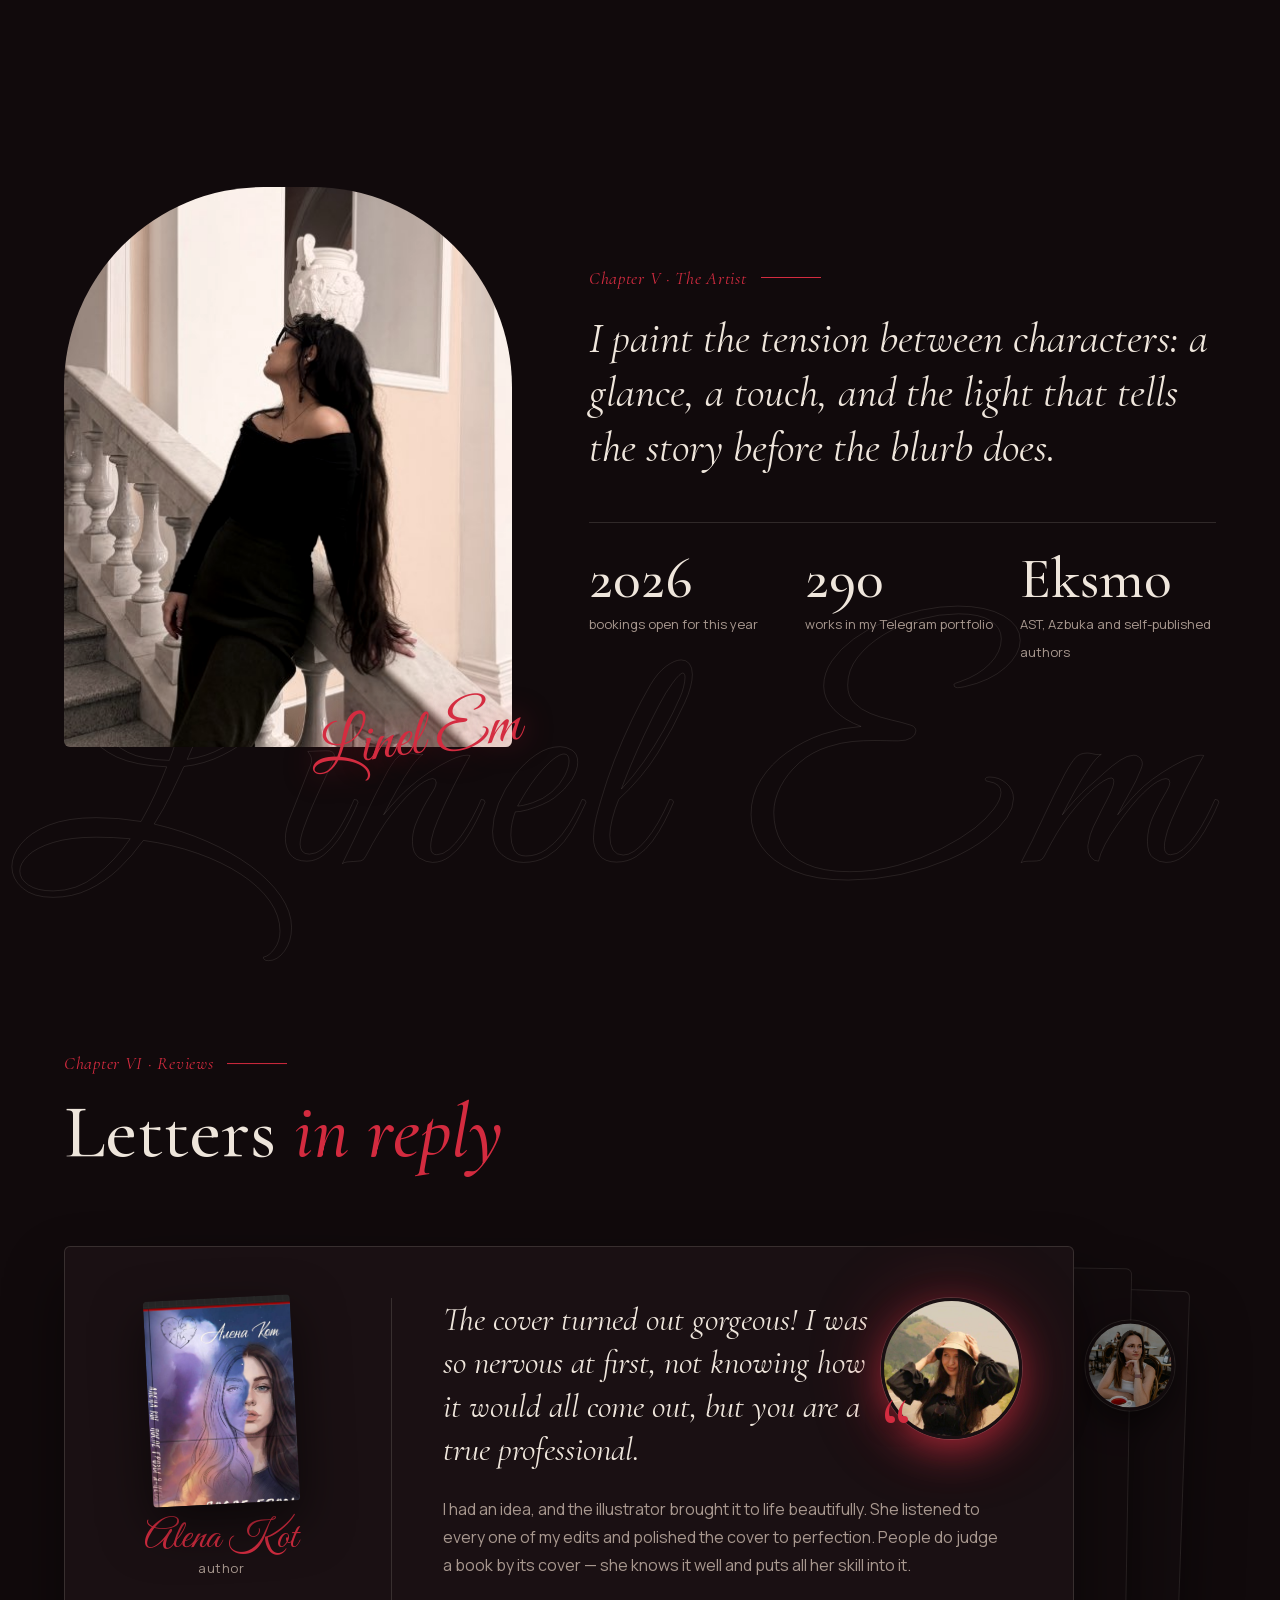
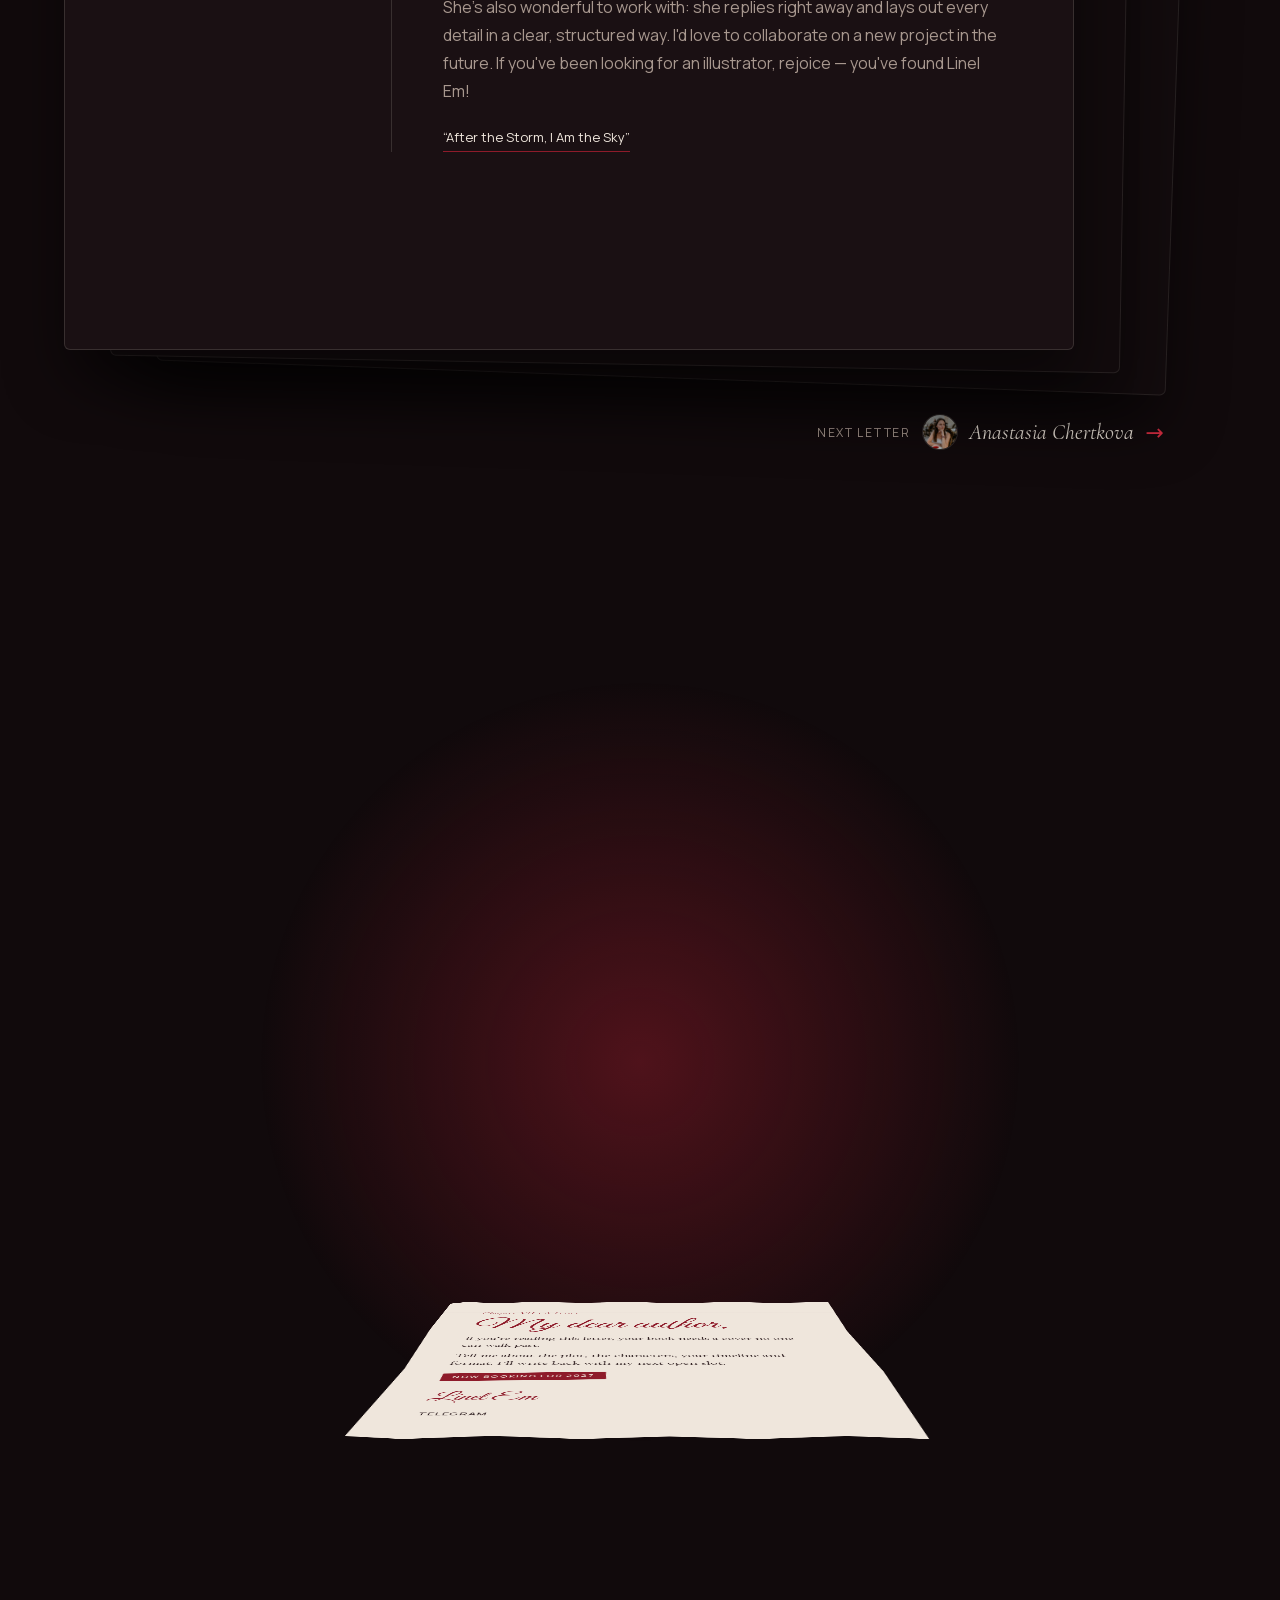
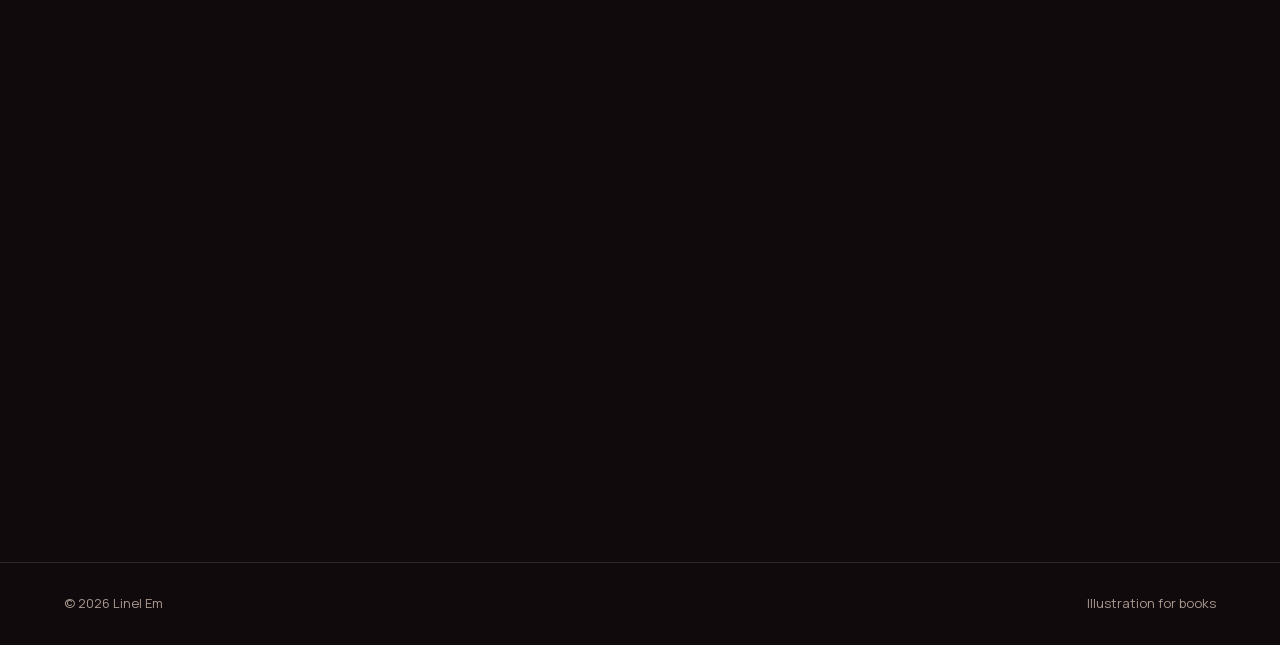
==== commit dee48ac1: "Booking status links to contact; services accordion starts closed Co-Authored-By: Claude Opus 5.5 <n" ====
--- a/en/index.html
+++ b/en/index.html
@@ -113,6 +113,7 @@
   .lang { font-size: 12px; letter-spacing: .2em; text-transform: uppercase; display: flex; gap: 8px; }
   .lang span { opacity: 1; } .lang a { opacity: .5; transition: opacity .3s; } .lang a:hover { opacity: 1; }
   .logo { font: 400 34px/1 var(--script); }
+  .status { color: inherit; text-decoration: none; transition: opacity .3s; } .status:hover { opacity: .7; }
   .status { font-size: 12px; letter-spacing: .2em; text-transform: uppercase; display: flex; align-items: center; gap: 10px; }
   .status i { width: 8px; height: 8px; border-radius: 50%; background: #7dffb0; box-shadow: 0 0 12px #7dffb0; animation: pulse 2s infinite; }
   @keyframes pulse { 50% { opacity: .3 } }
@@ -515,7 +516,7 @@
 <nav>
   <a class="logo" href="#top">Linel Em</a>
   <div class="nav-right">
-    <div class="status"><i></i>Booking for 2027</div>
+    <a class="status" href="#contact"><i></i>Booking for 2027</a>
     <button class="sound" aria-pressed="false" aria-label="Play music" data-on="Play music" data-off="Mute music" data-cursor="Play"><svg class="note" viewBox="0 0 24 24" aria-hidden="true"><path d="M9 17.5V5.5l10-2v12"/><circle cx="6.5" cy="17.5" r="2.5"/><circle cx="16.5" cy="15.5" r="2.5"/></svg><span class="bars"><i></i><i></i><i></i></span></button>
     <div class="lang"><span>EN</span>/<a href="https://linelem.ru/" hreflang="ru" lang="ru">RU</a></div>
   </div>
@@ -610,8 +611,8 @@
   <div class="chapter">Chapter III · Contents</div>
   <h2>What I <em>draw</em></h2>
   <ol class="toc">
-    <li class="toc-item open">
-      <button class="toc-head" aria-expanded="true" data-cursor="Close"><span class="toc-n">I</span><span class="toc-t">Covers</span><span class="toc-dots"></span><span class="toc-p">p. 1</span><span class="toc-plus"></span></button>
+    <li class="toc-item">
+      <button class="toc-head" aria-expanded="false" data-cursor="Open"><span class="toc-n">I</span><span class="toc-t">Covers</span><span class="toc-dots"></span><span class="toc-p">p. 1</span><span class="toc-plus"></span></button>
       <div class="toc-body"><div class="toc-inner"><div class="toc-content">
         <div><p>A front cover or a full wrap with spine and back. I set up the grid, bleed and room for type to match your printer’s specs.</p>
           <ul class="toc-tags"><li>front cover</li><li>full wrap</li><li>dust jacket</li><li>hardcover</li></ul></div>
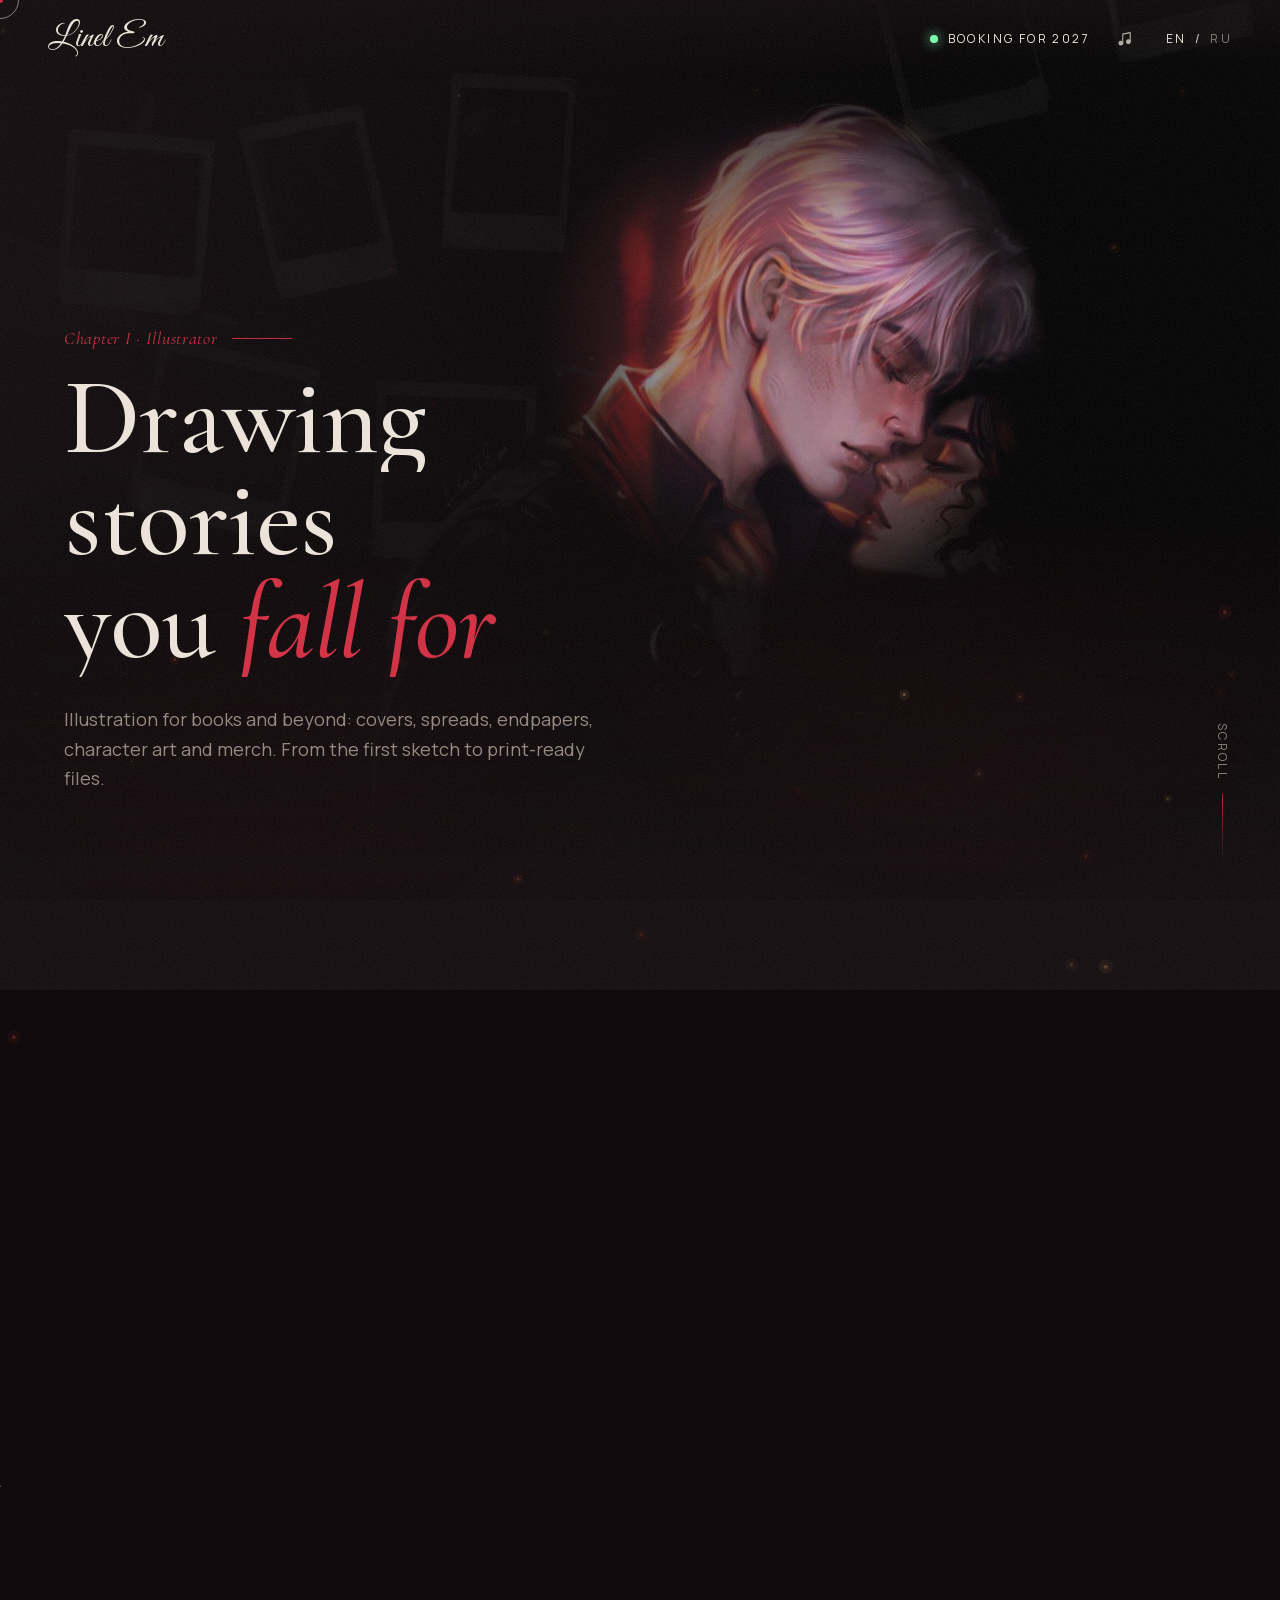
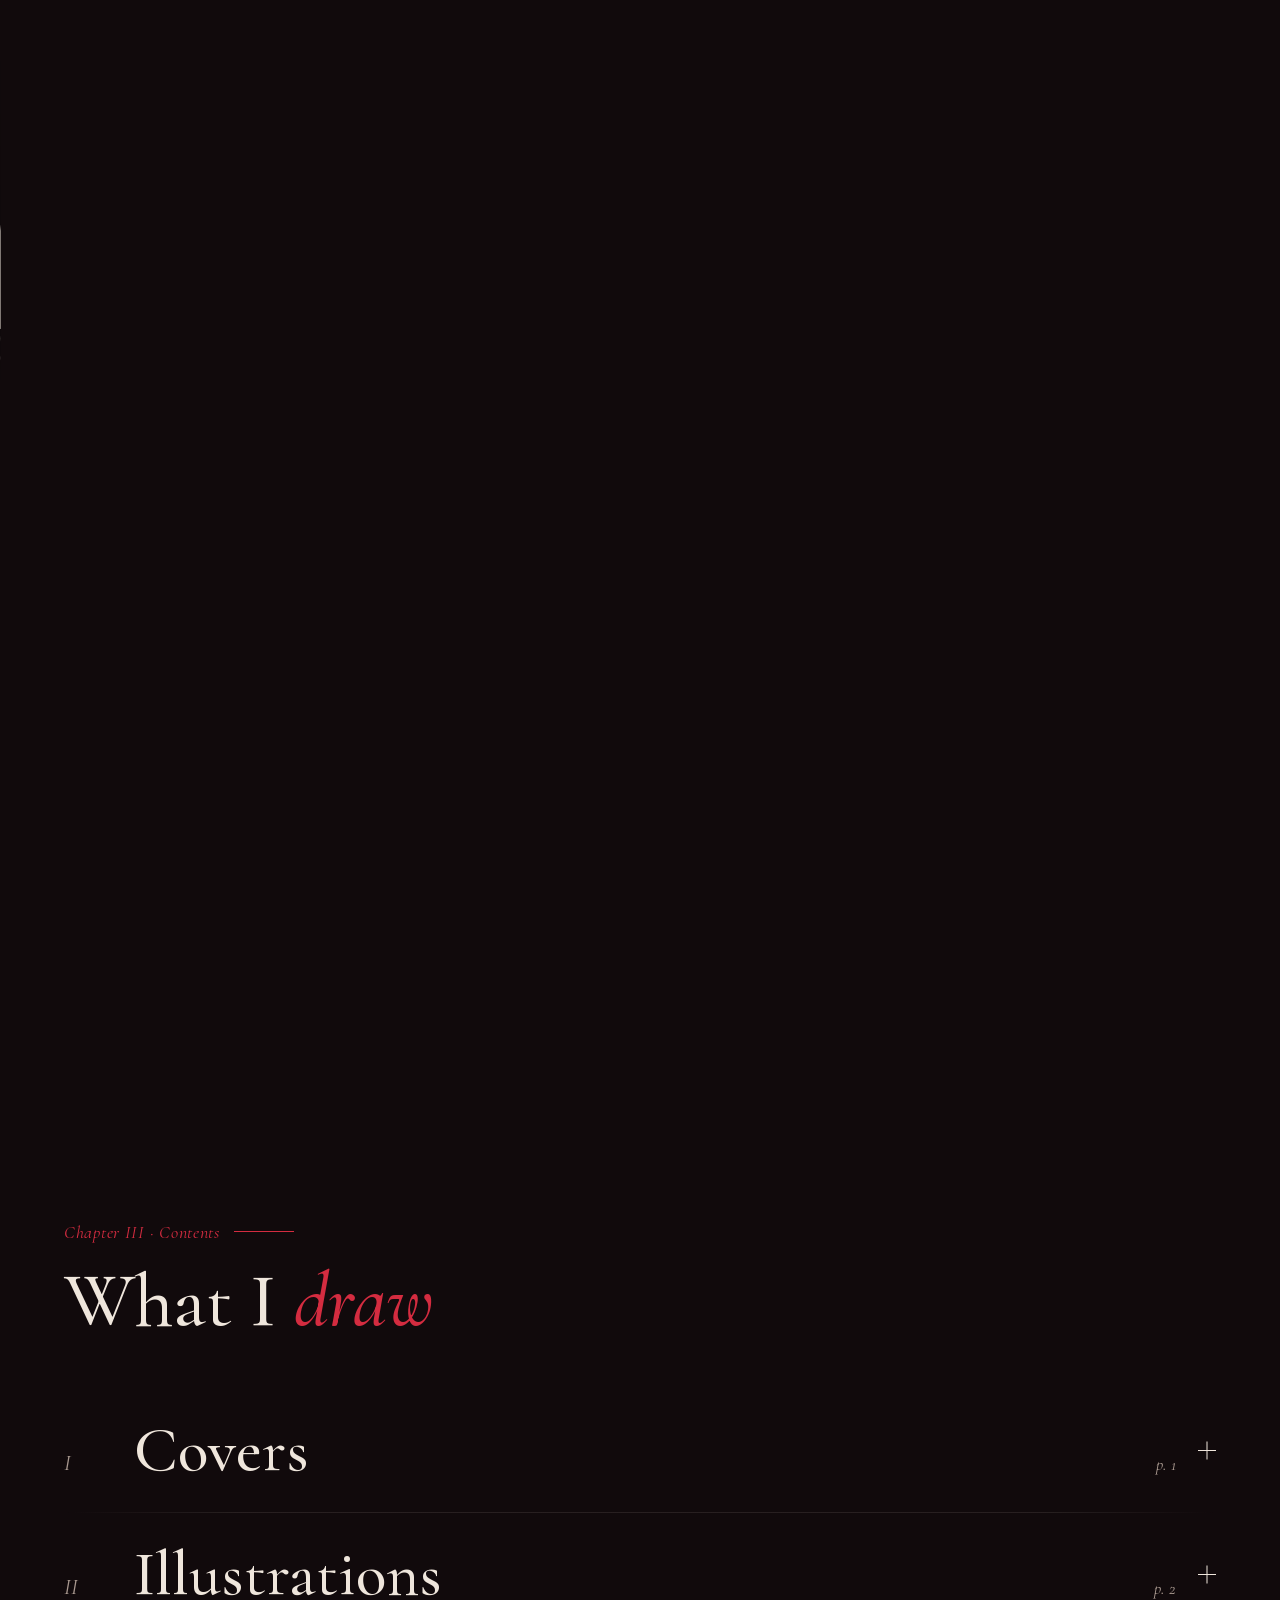
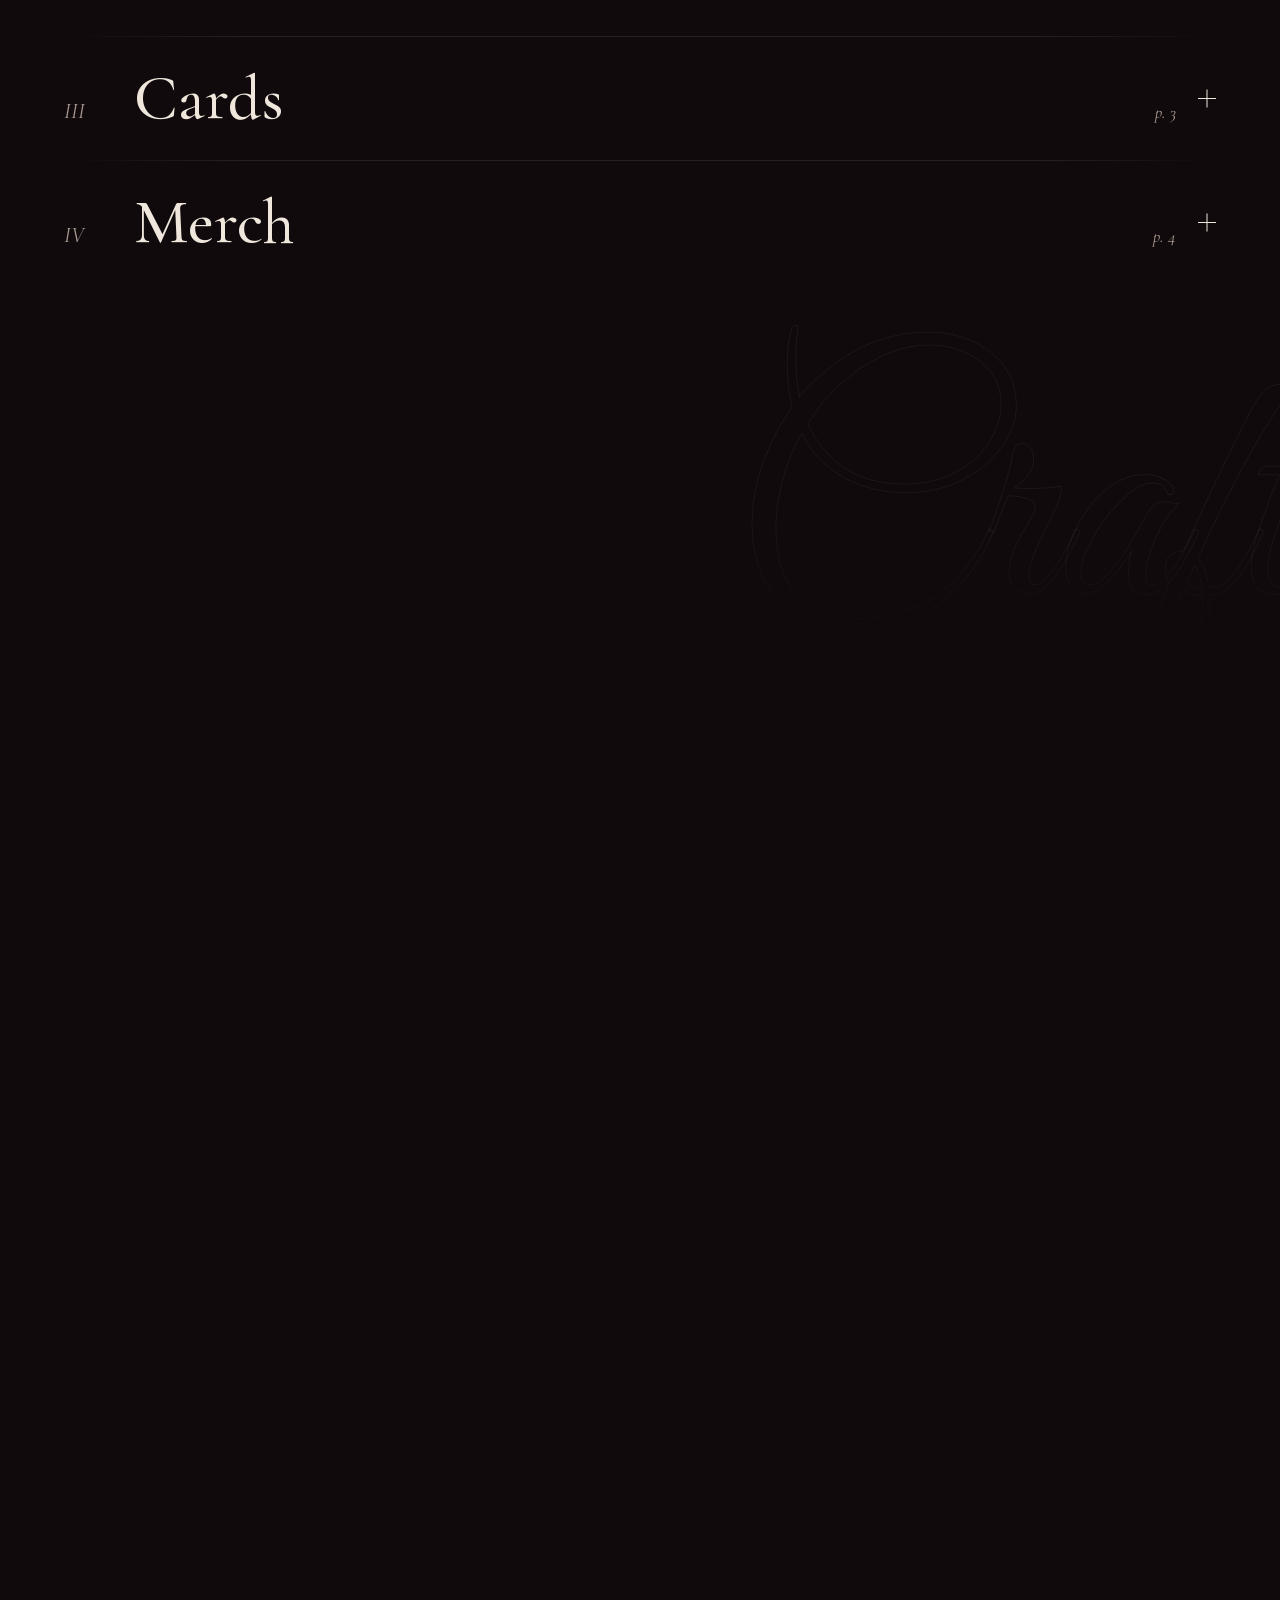
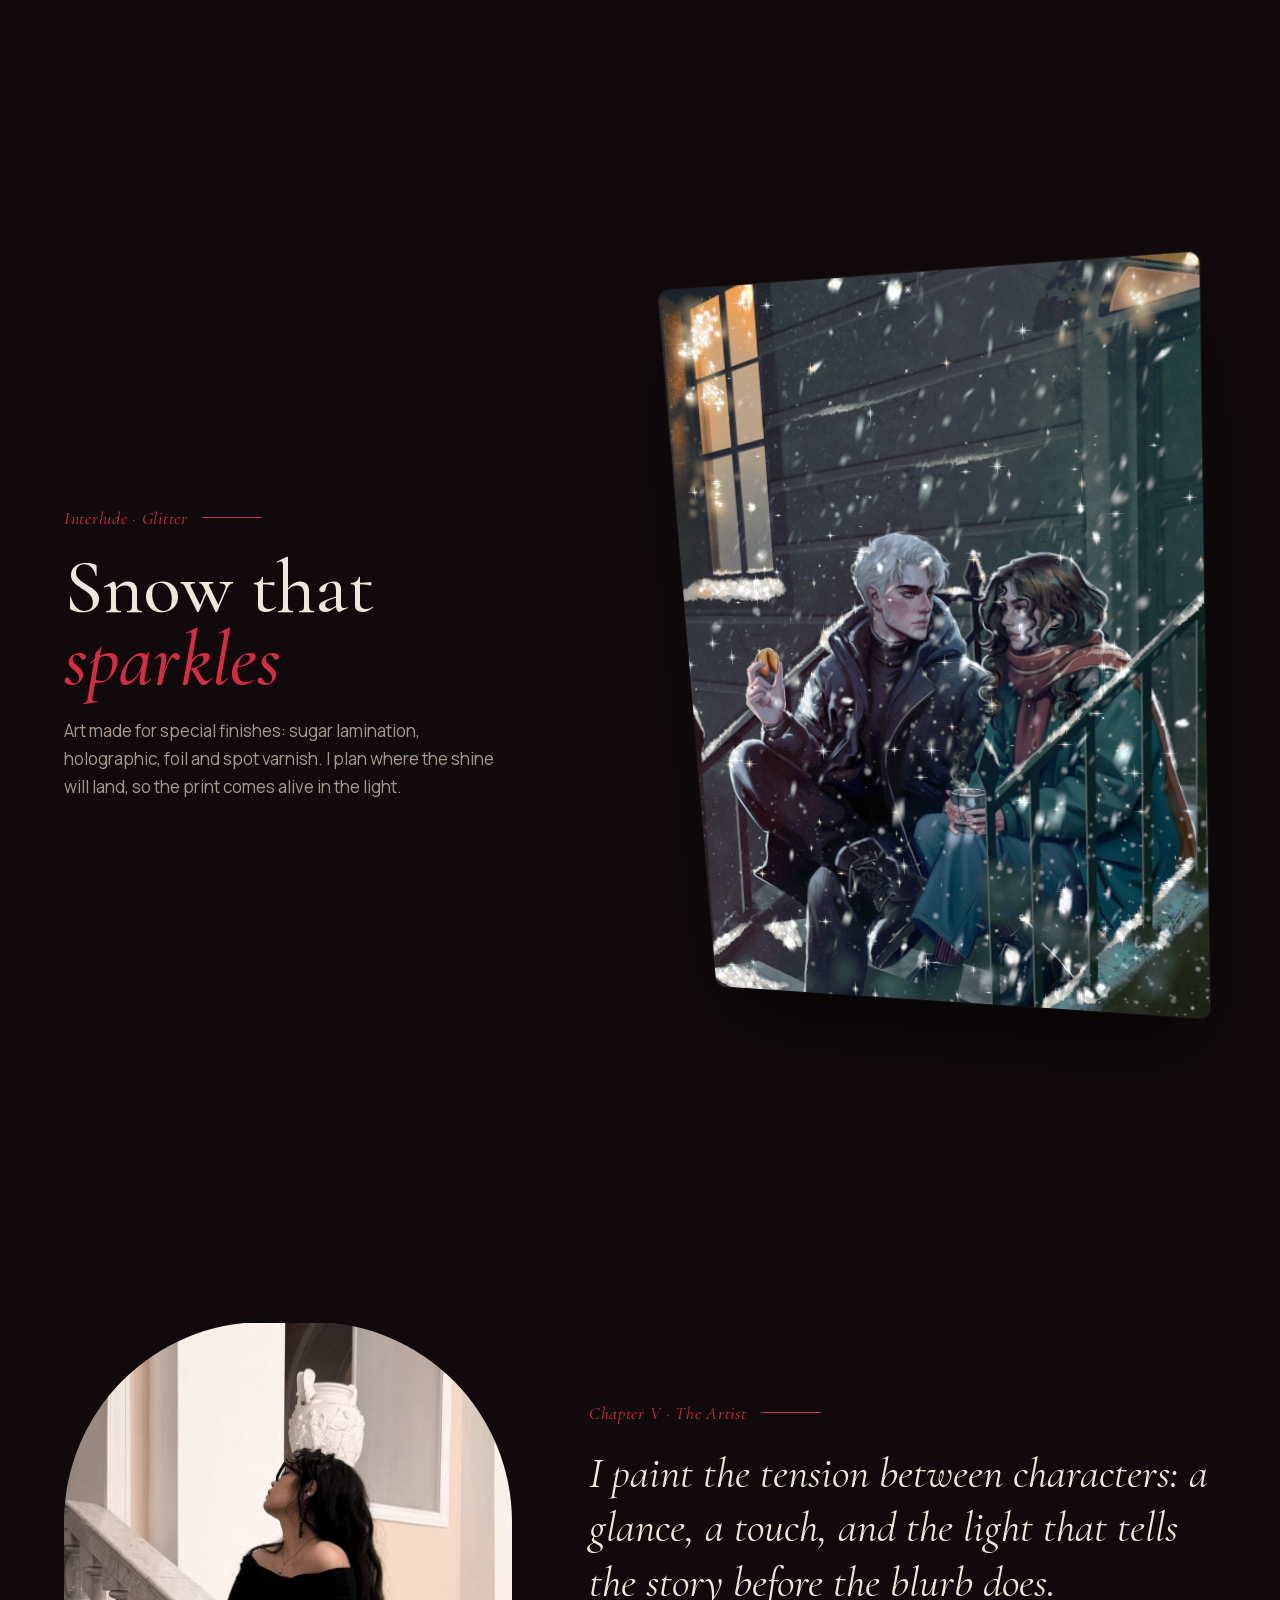
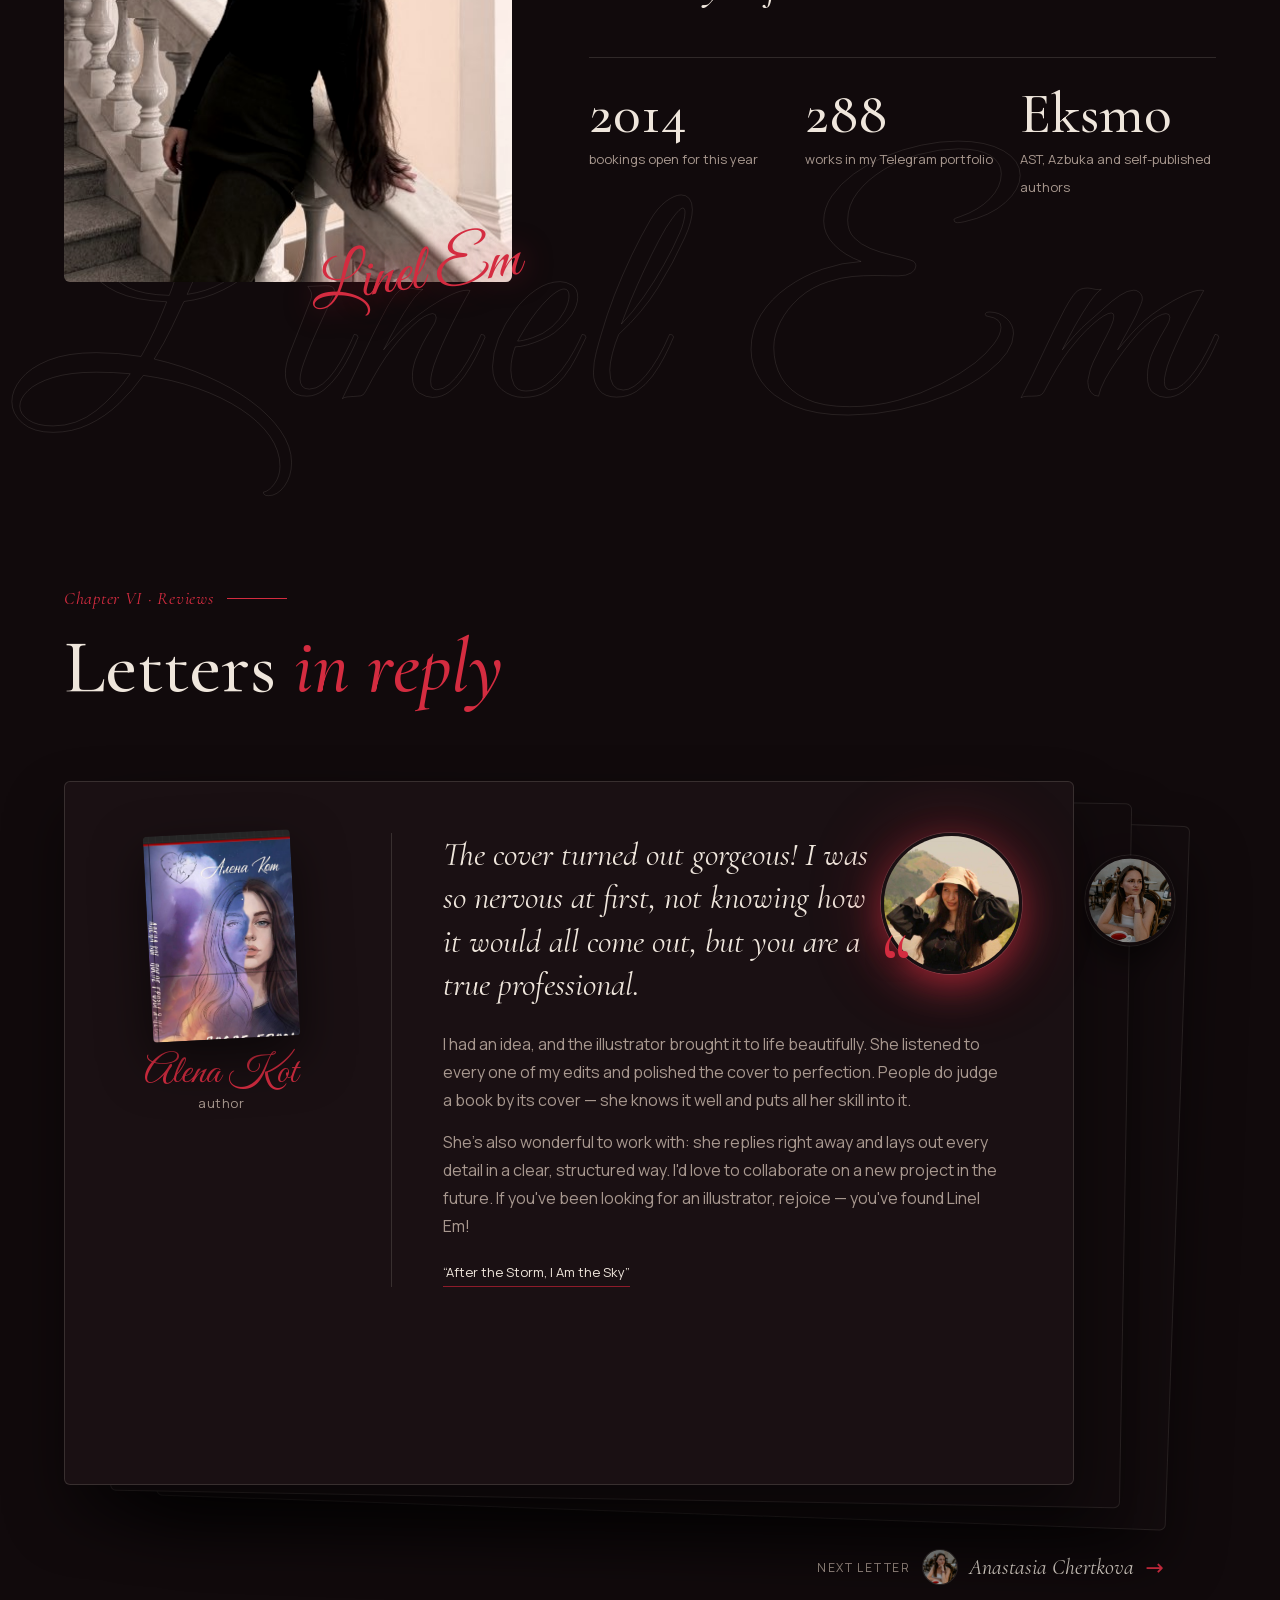
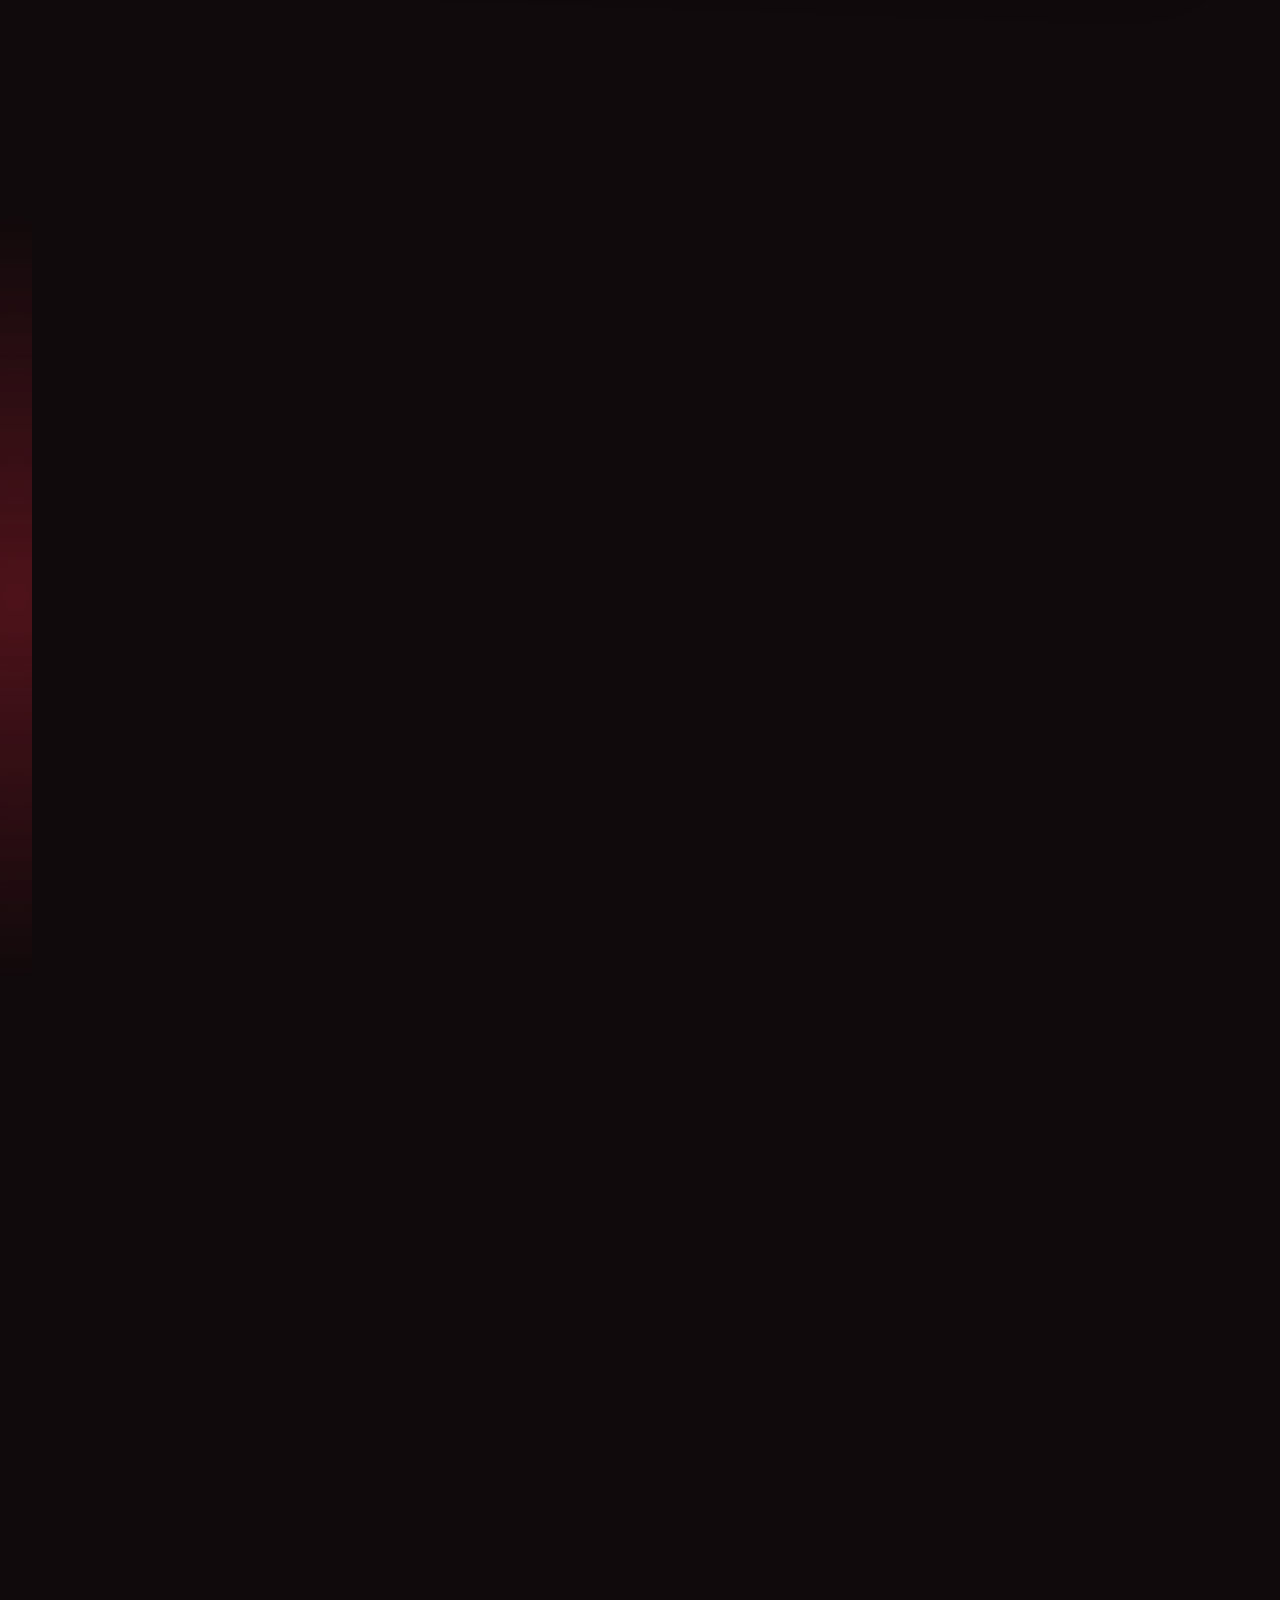
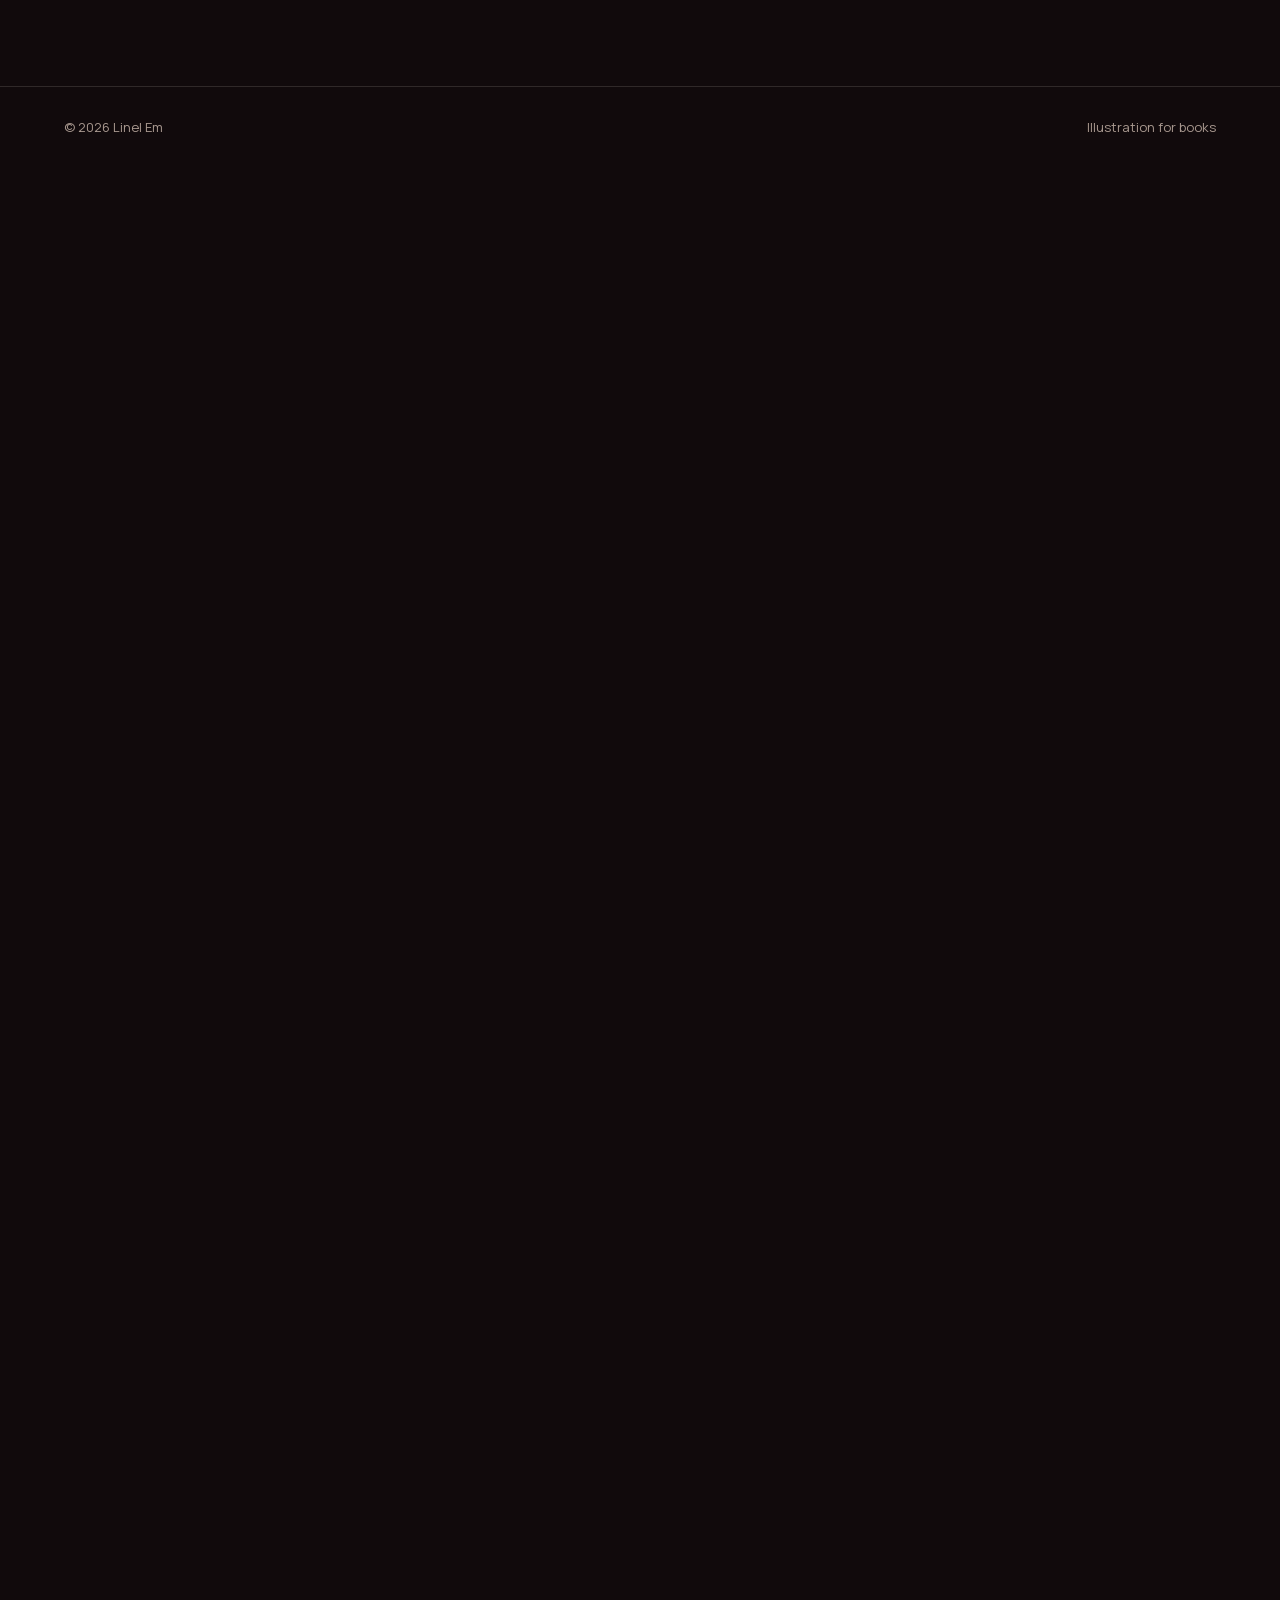
==== commit 6a5f6d71: "Booking status opens Telegram Co-Authored-By: Claude Opus 5.5 <noreply@anthropic.com>" ====
--- a/en/index.html
+++ b/en/index.html
@@ -516,7 +516,7 @@
 <nav>
   <a class="logo" href="#top">Linel Em</a>
   <div class="nav-right">
-    <a class="status" href="#contact"><i></i>Booking for 2027</a>
+    <a class="status" href="https://t.me/LinelEm7" target="_blank" rel="noopener"><i></i>Booking for 2027</a>
     <button class="sound" aria-pressed="false" aria-label="Play music" data-on="Play music" data-off="Mute music" data-cursor="Play"><svg class="note" viewBox="0 0 24 24" aria-hidden="true"><path d="M9 17.5V5.5l10-2v12"/><circle cx="6.5" cy="17.5" r="2.5"/><circle cx="16.5" cy="15.5" r="2.5"/></svg><span class="bars"><i></i><i></i><i></i></span></button>
     <div class="lang"><span>EN</span>/<a href="https://linelem.ru/" hreflang="ru" lang="ru">RU</a></div>
   </div>
